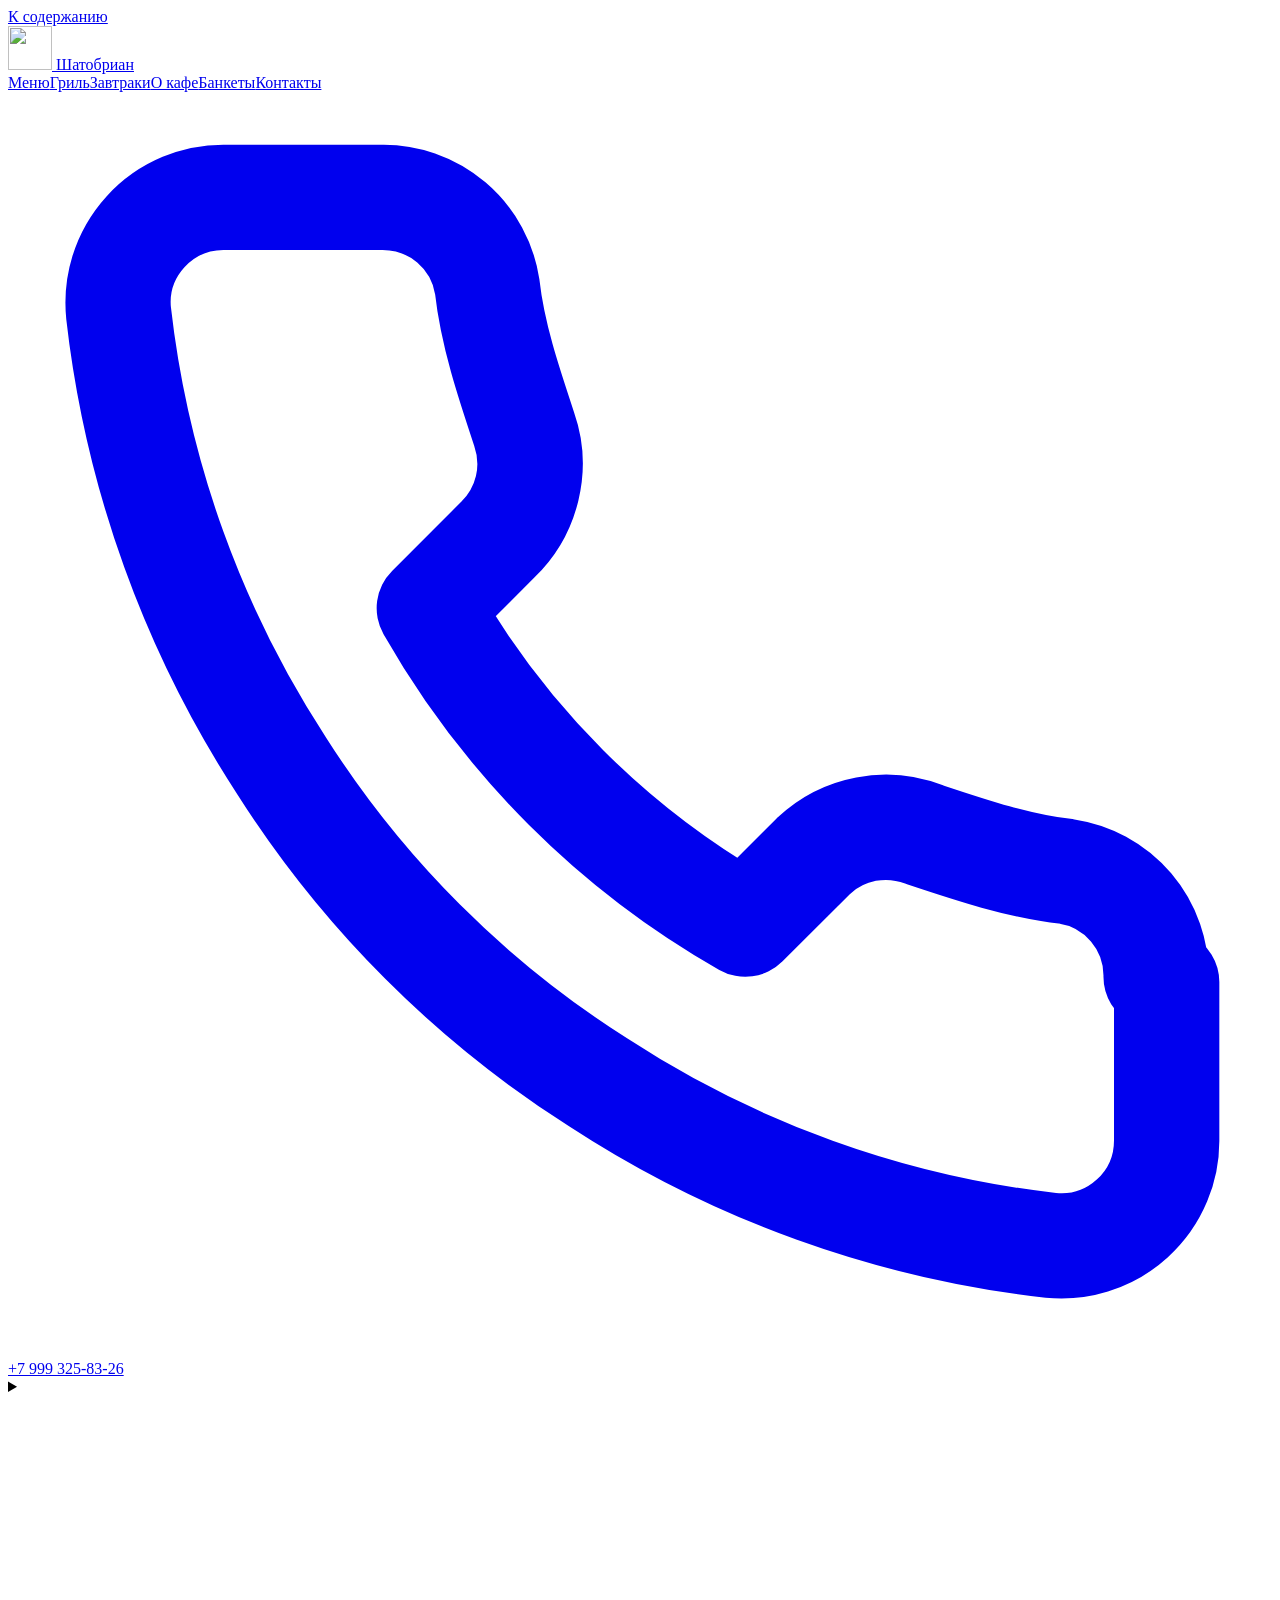
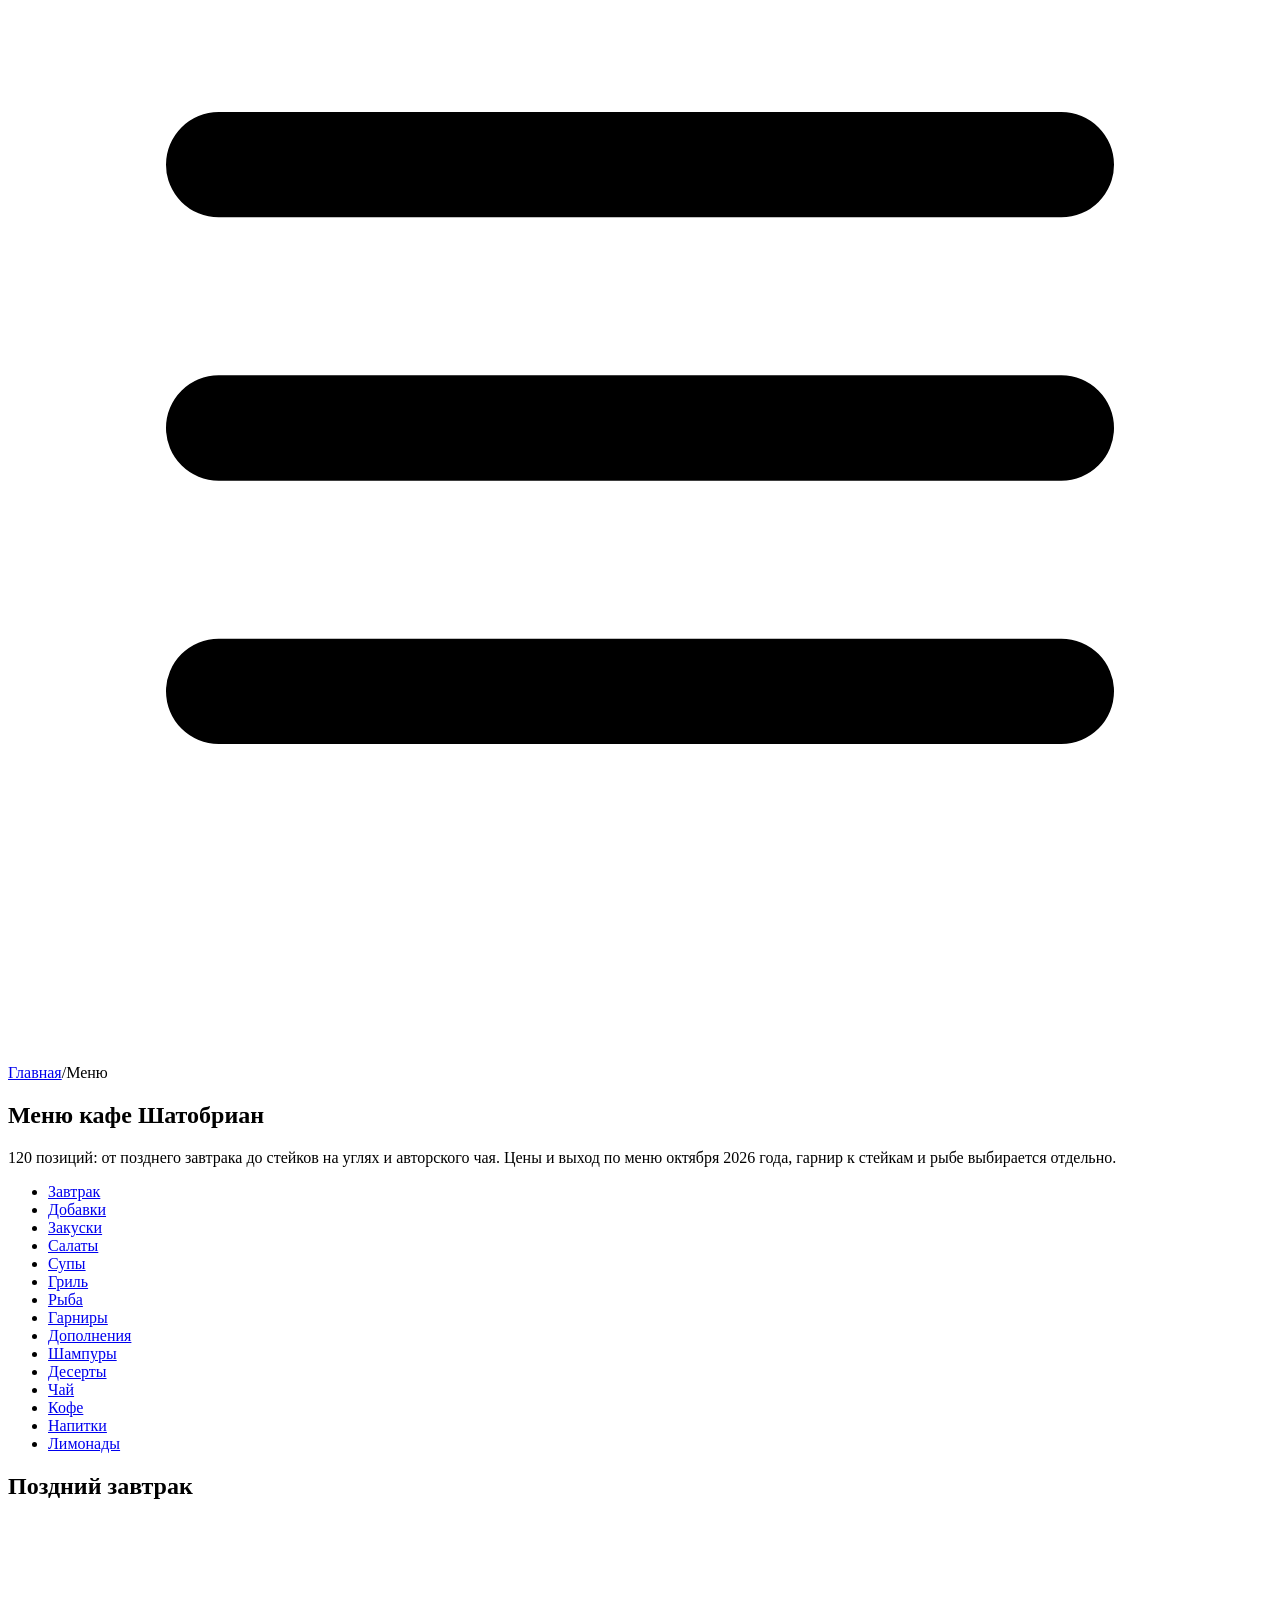
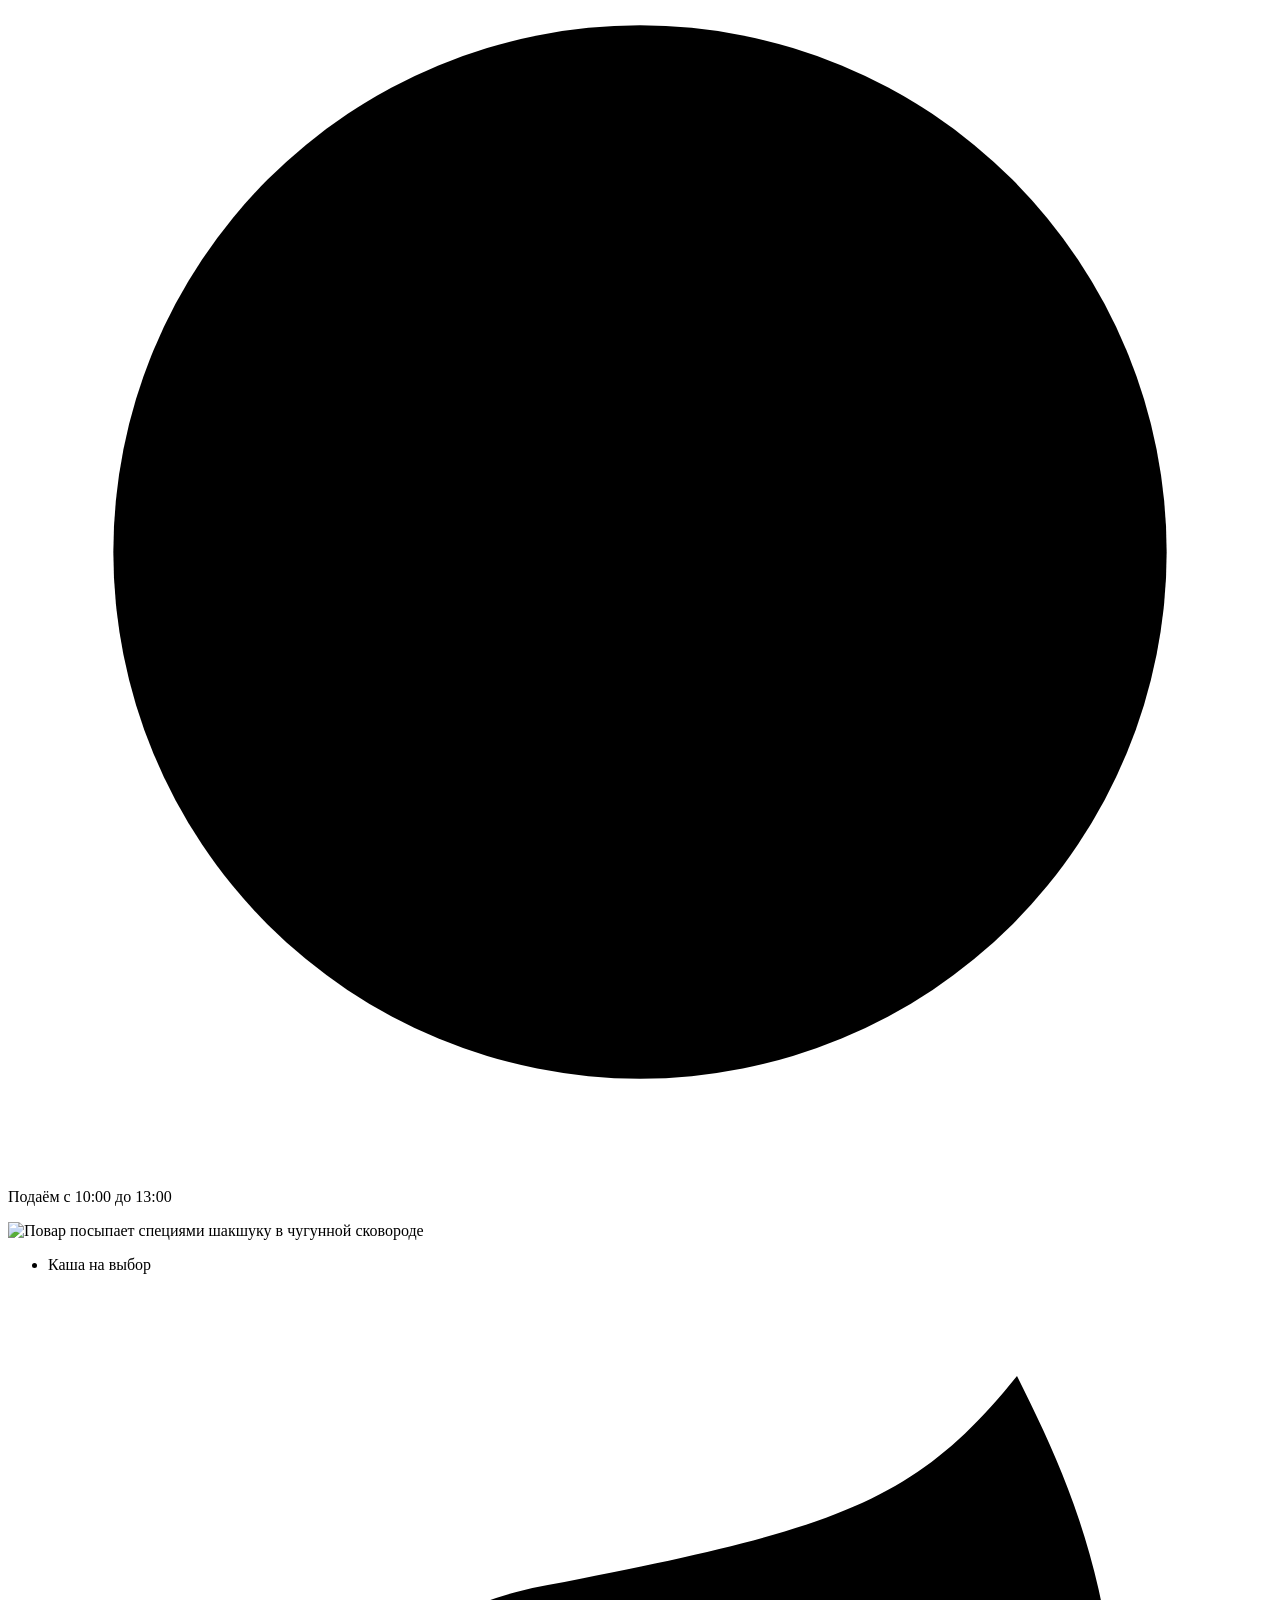
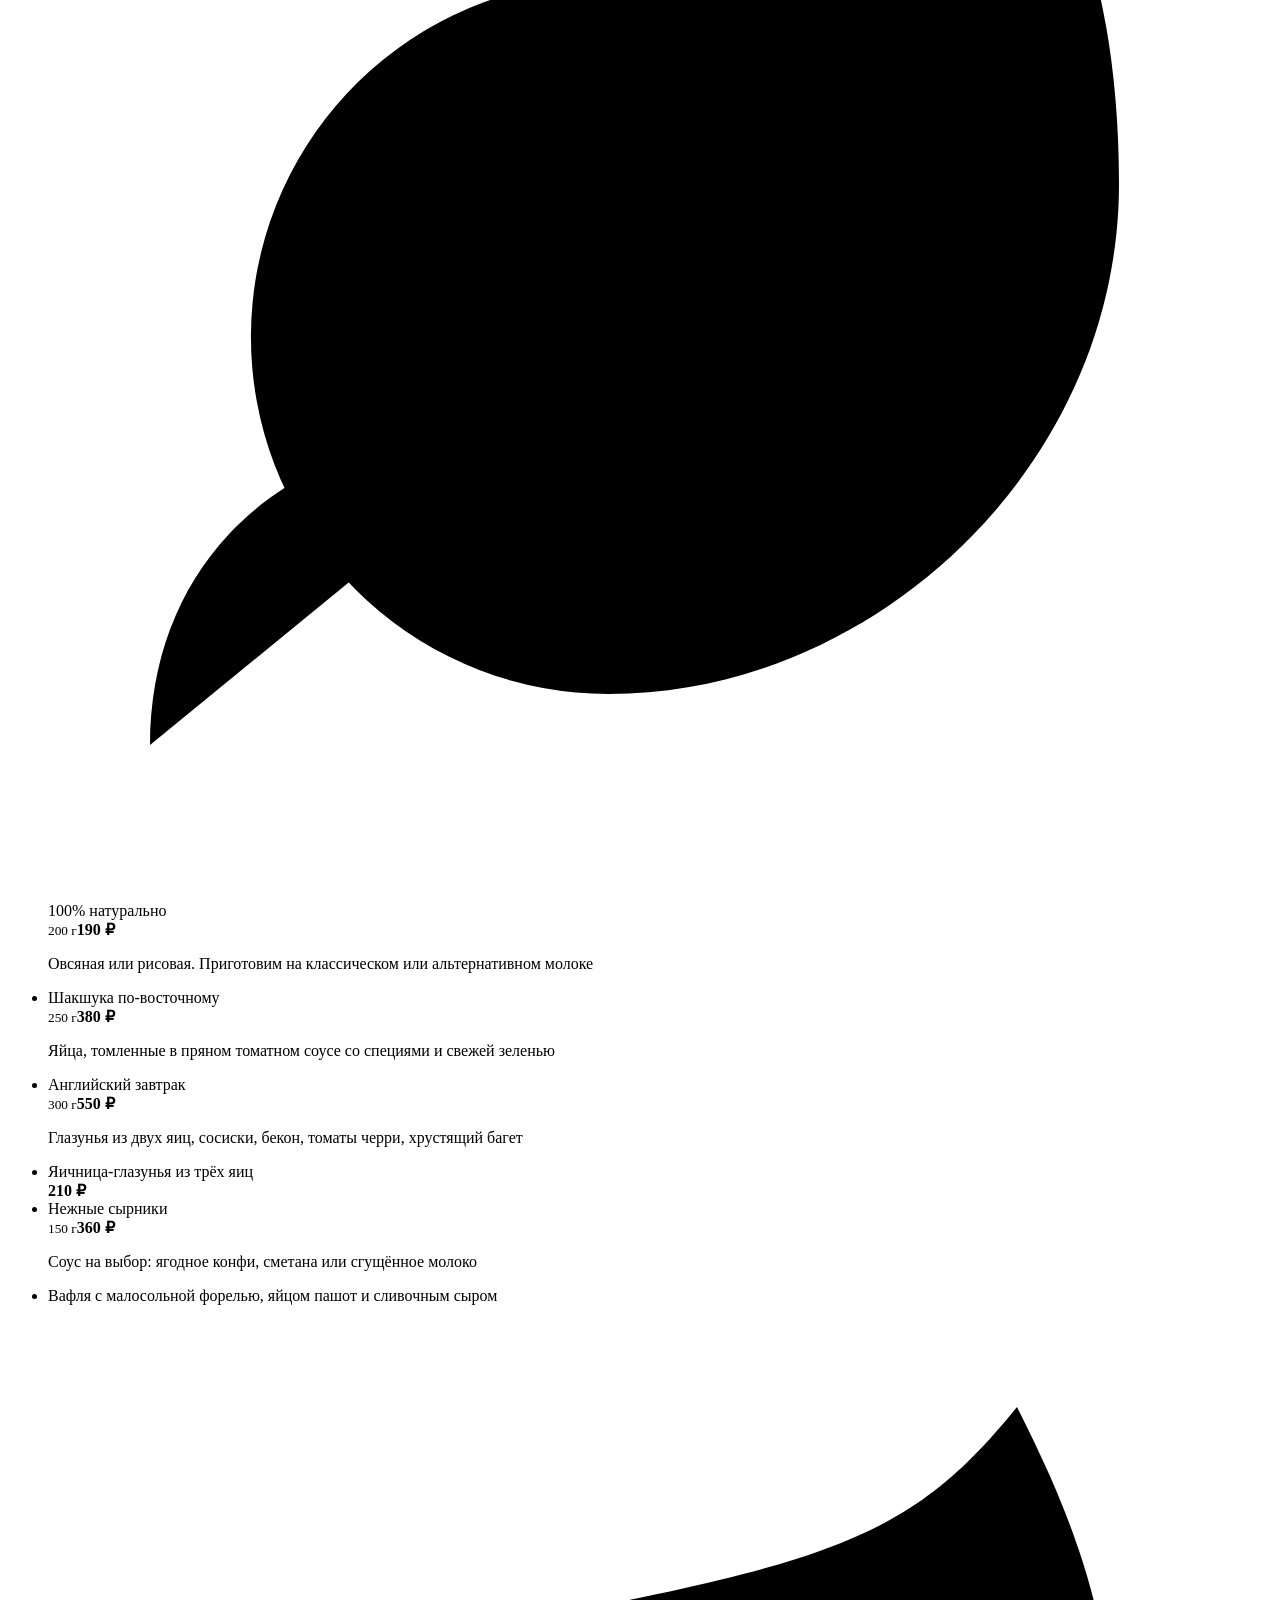
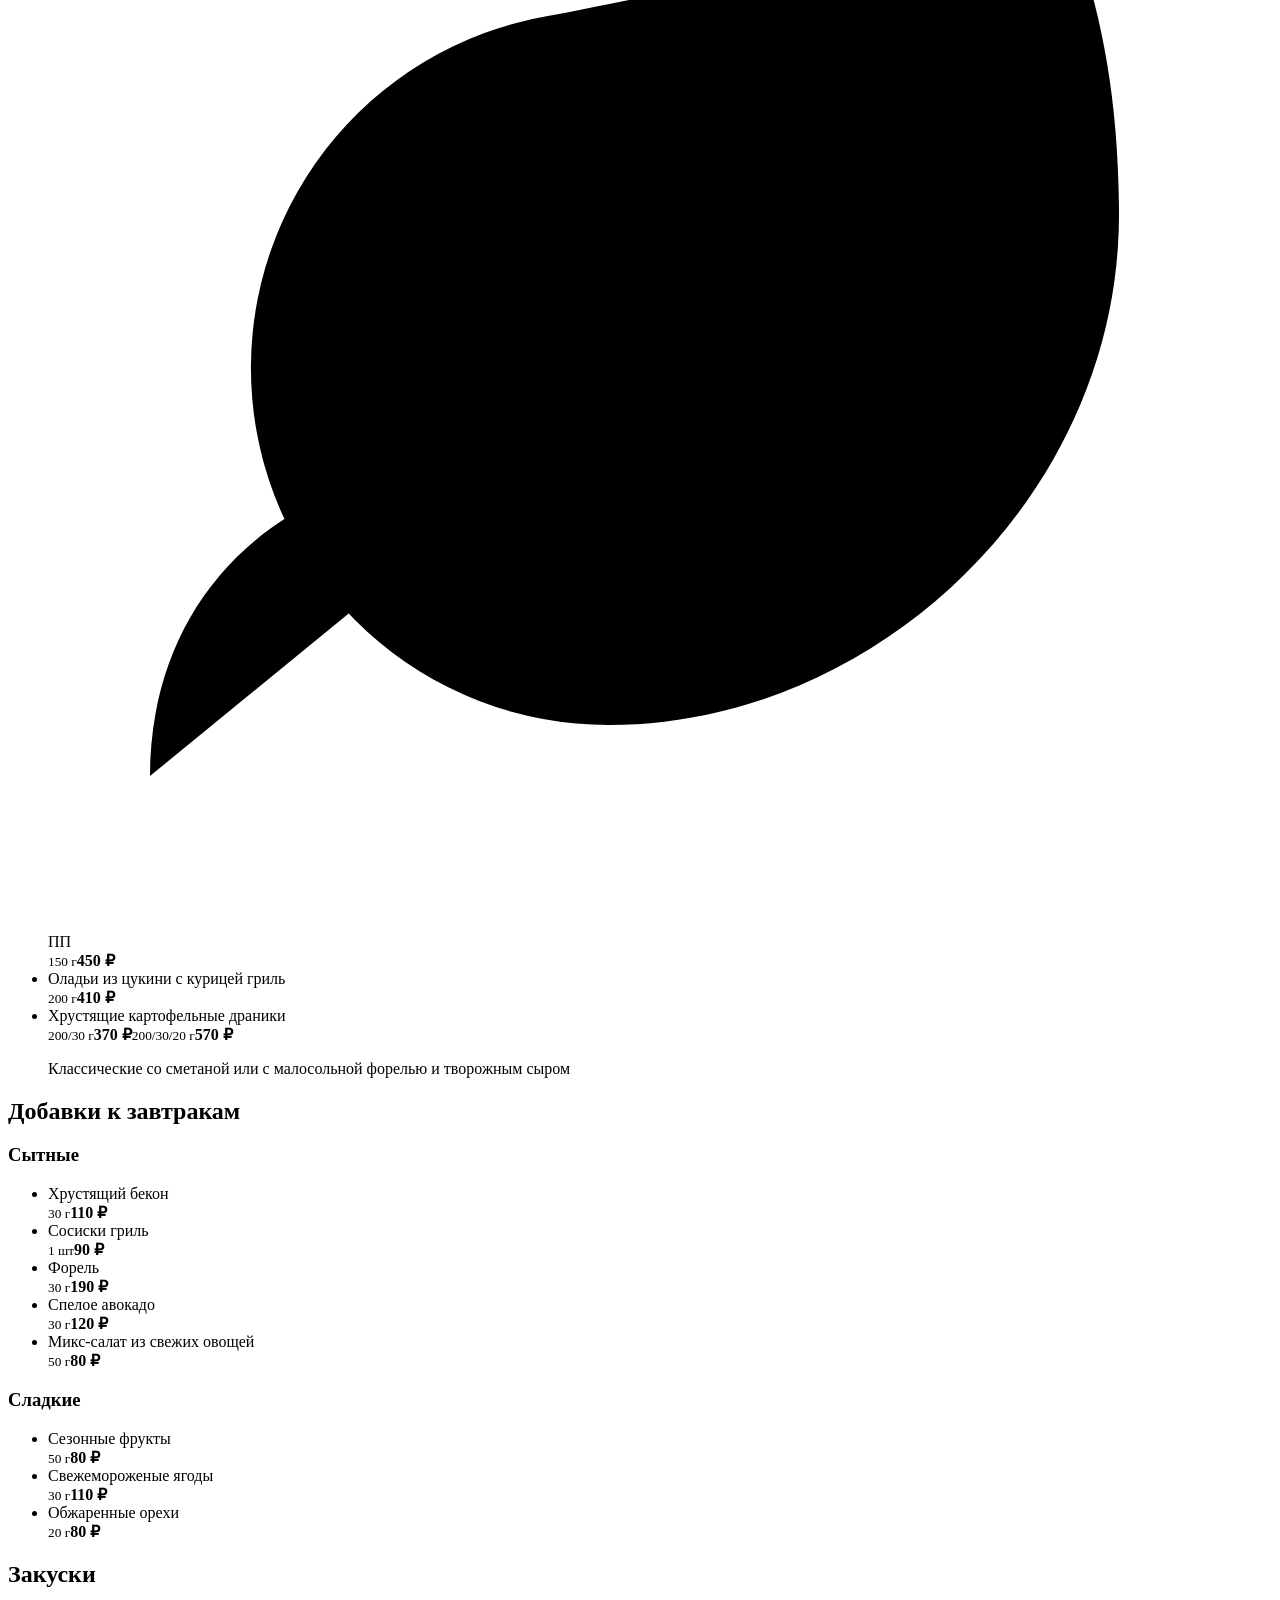
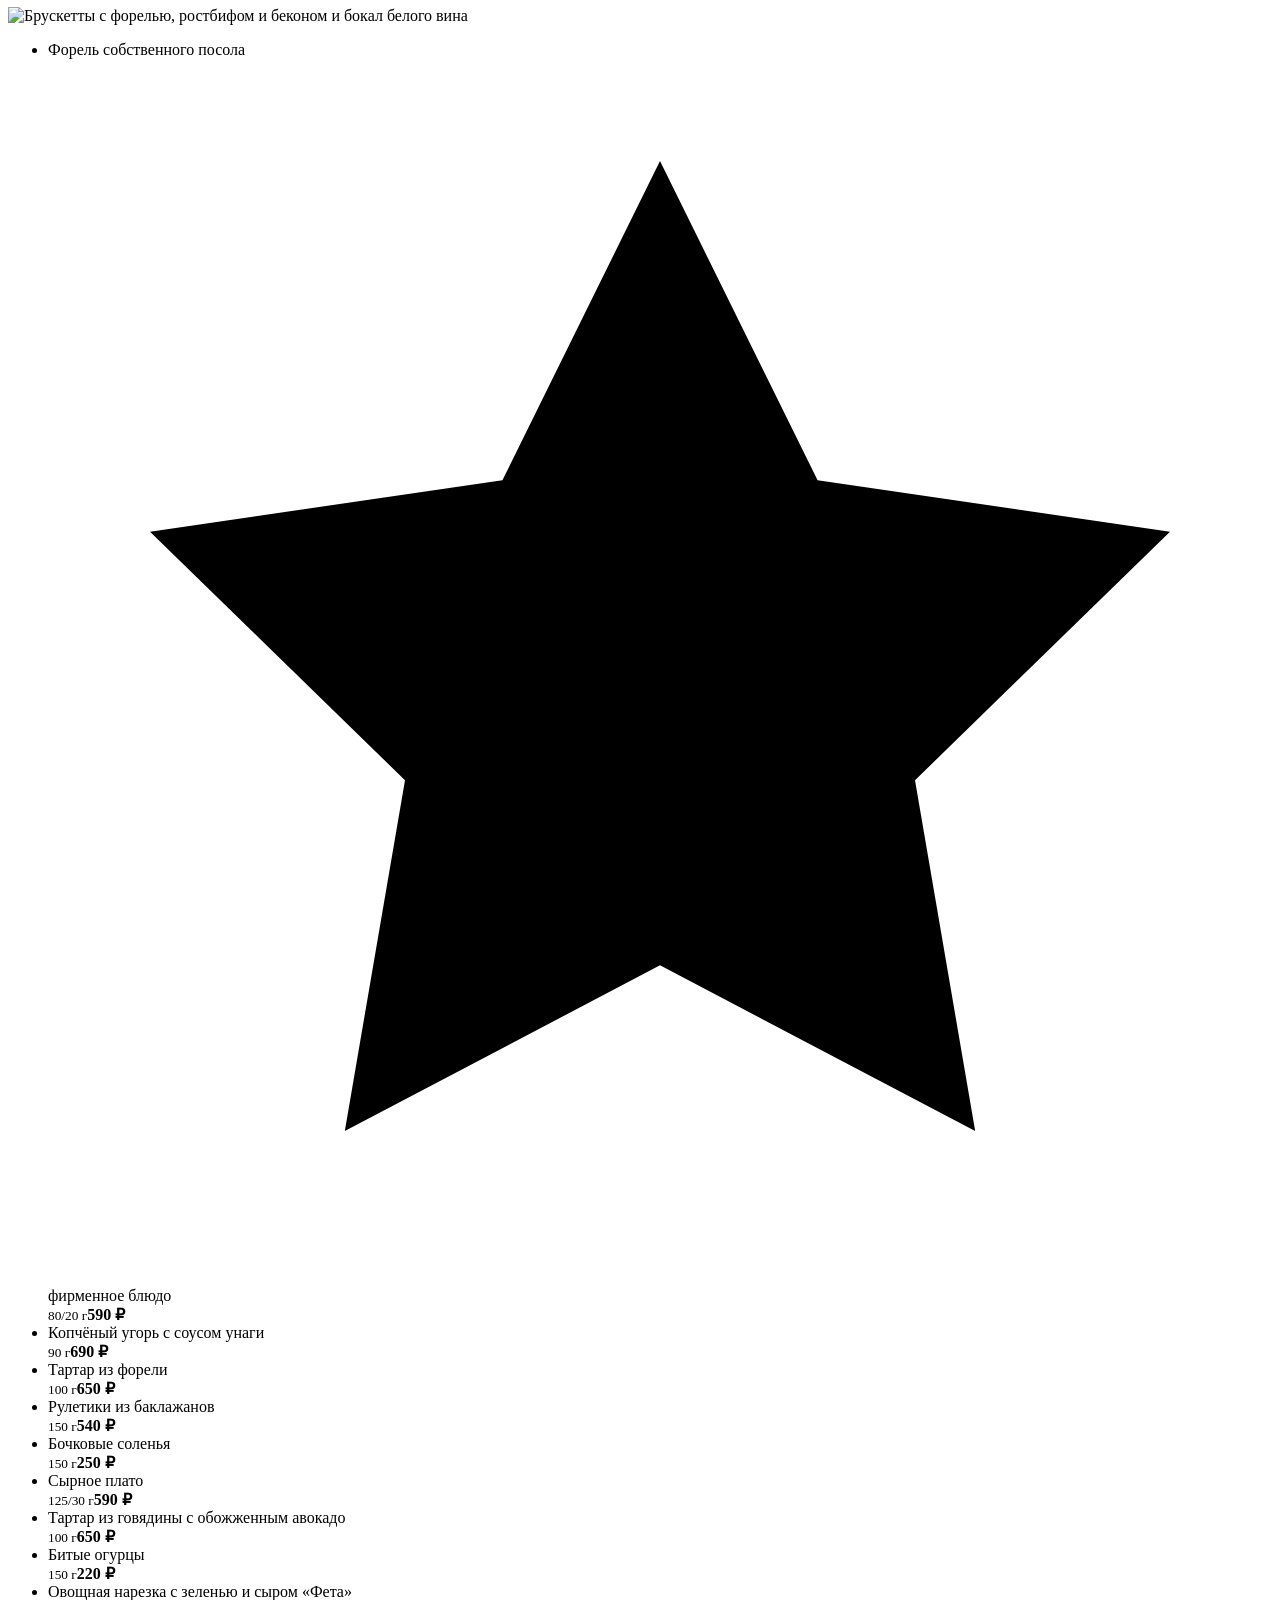
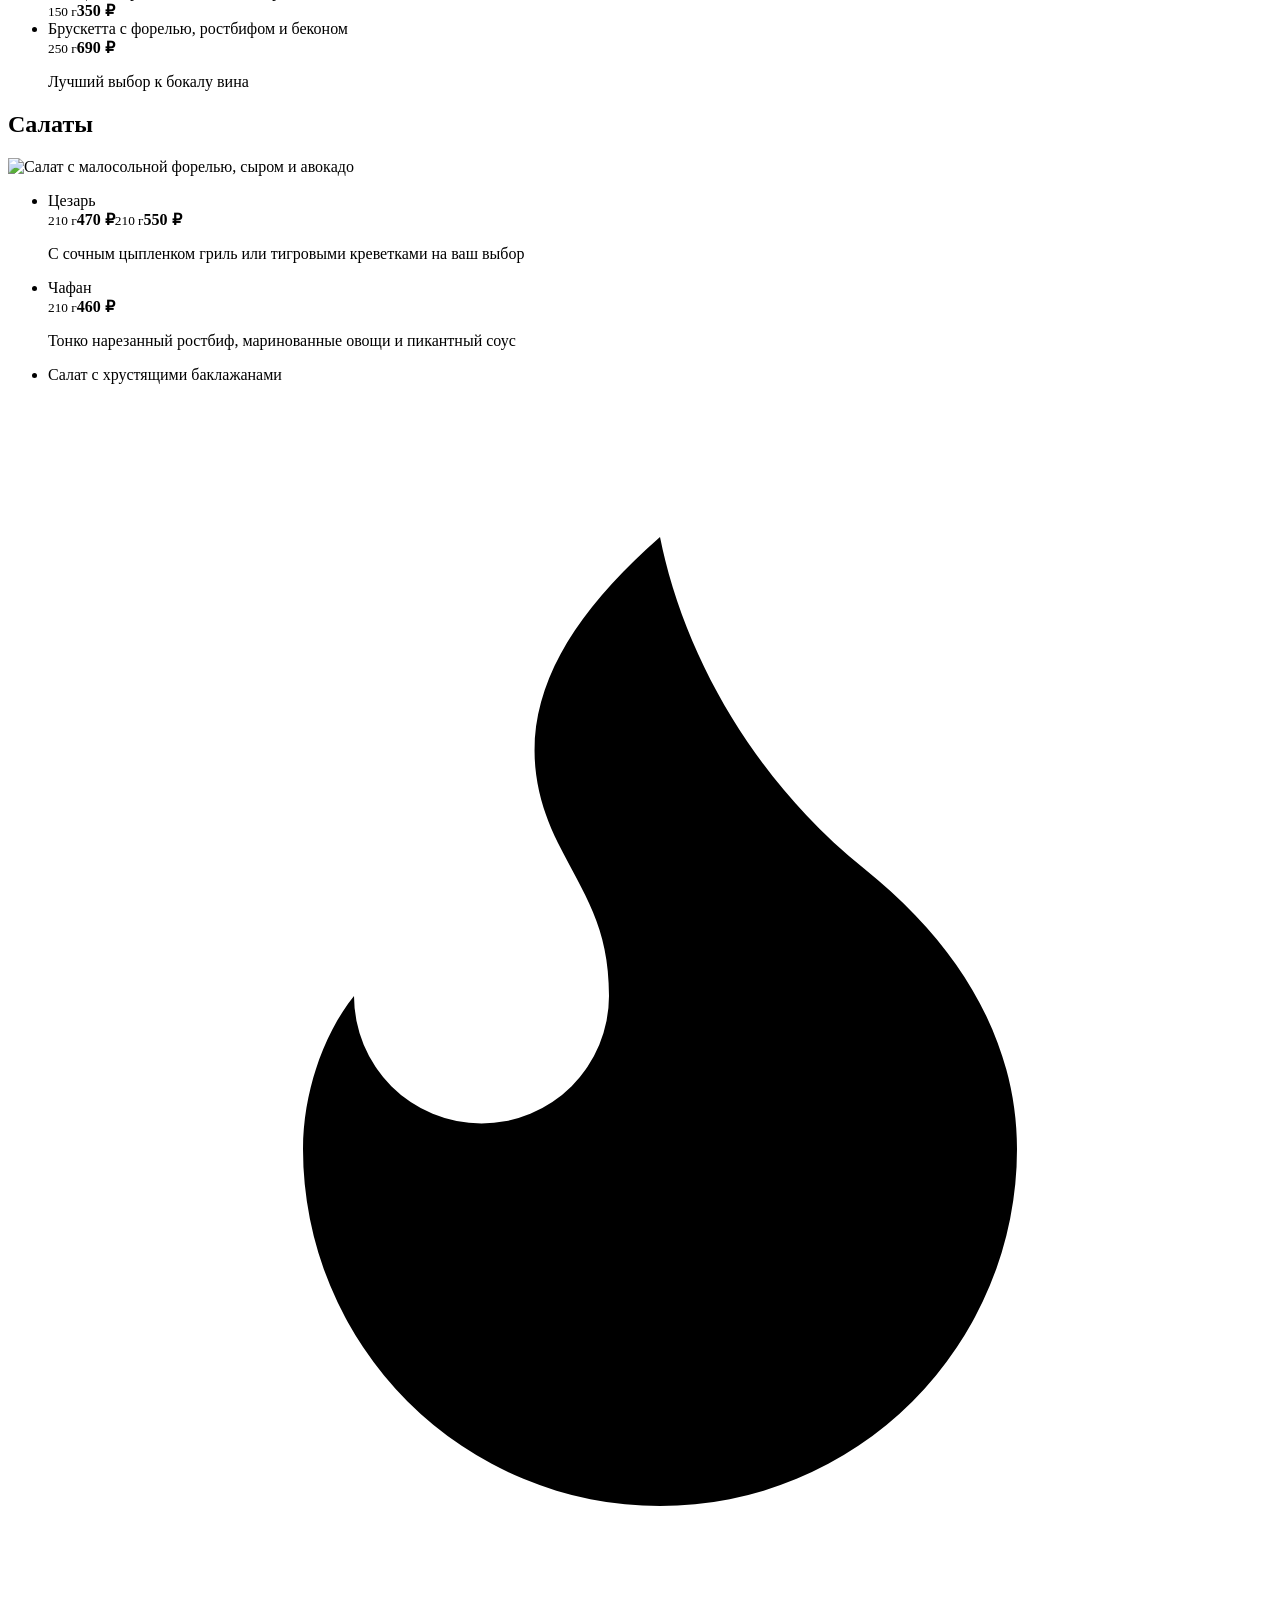
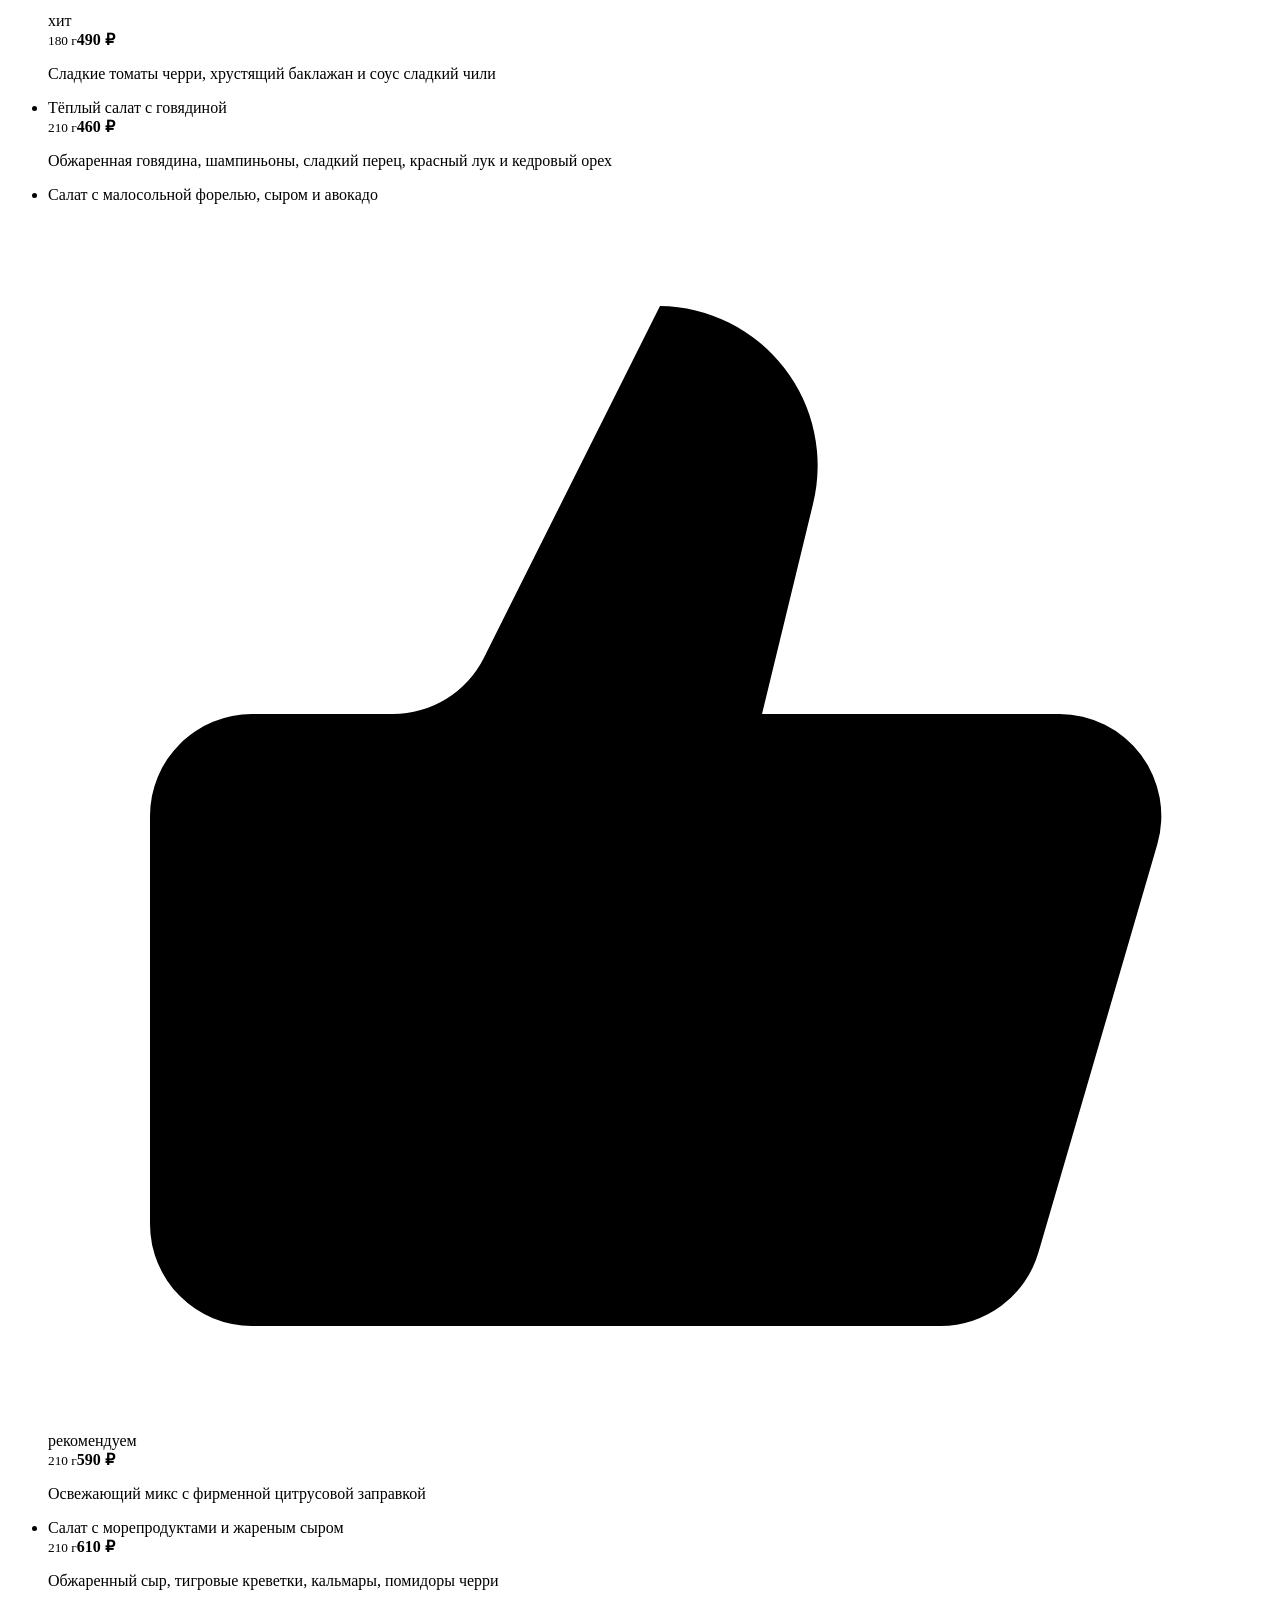
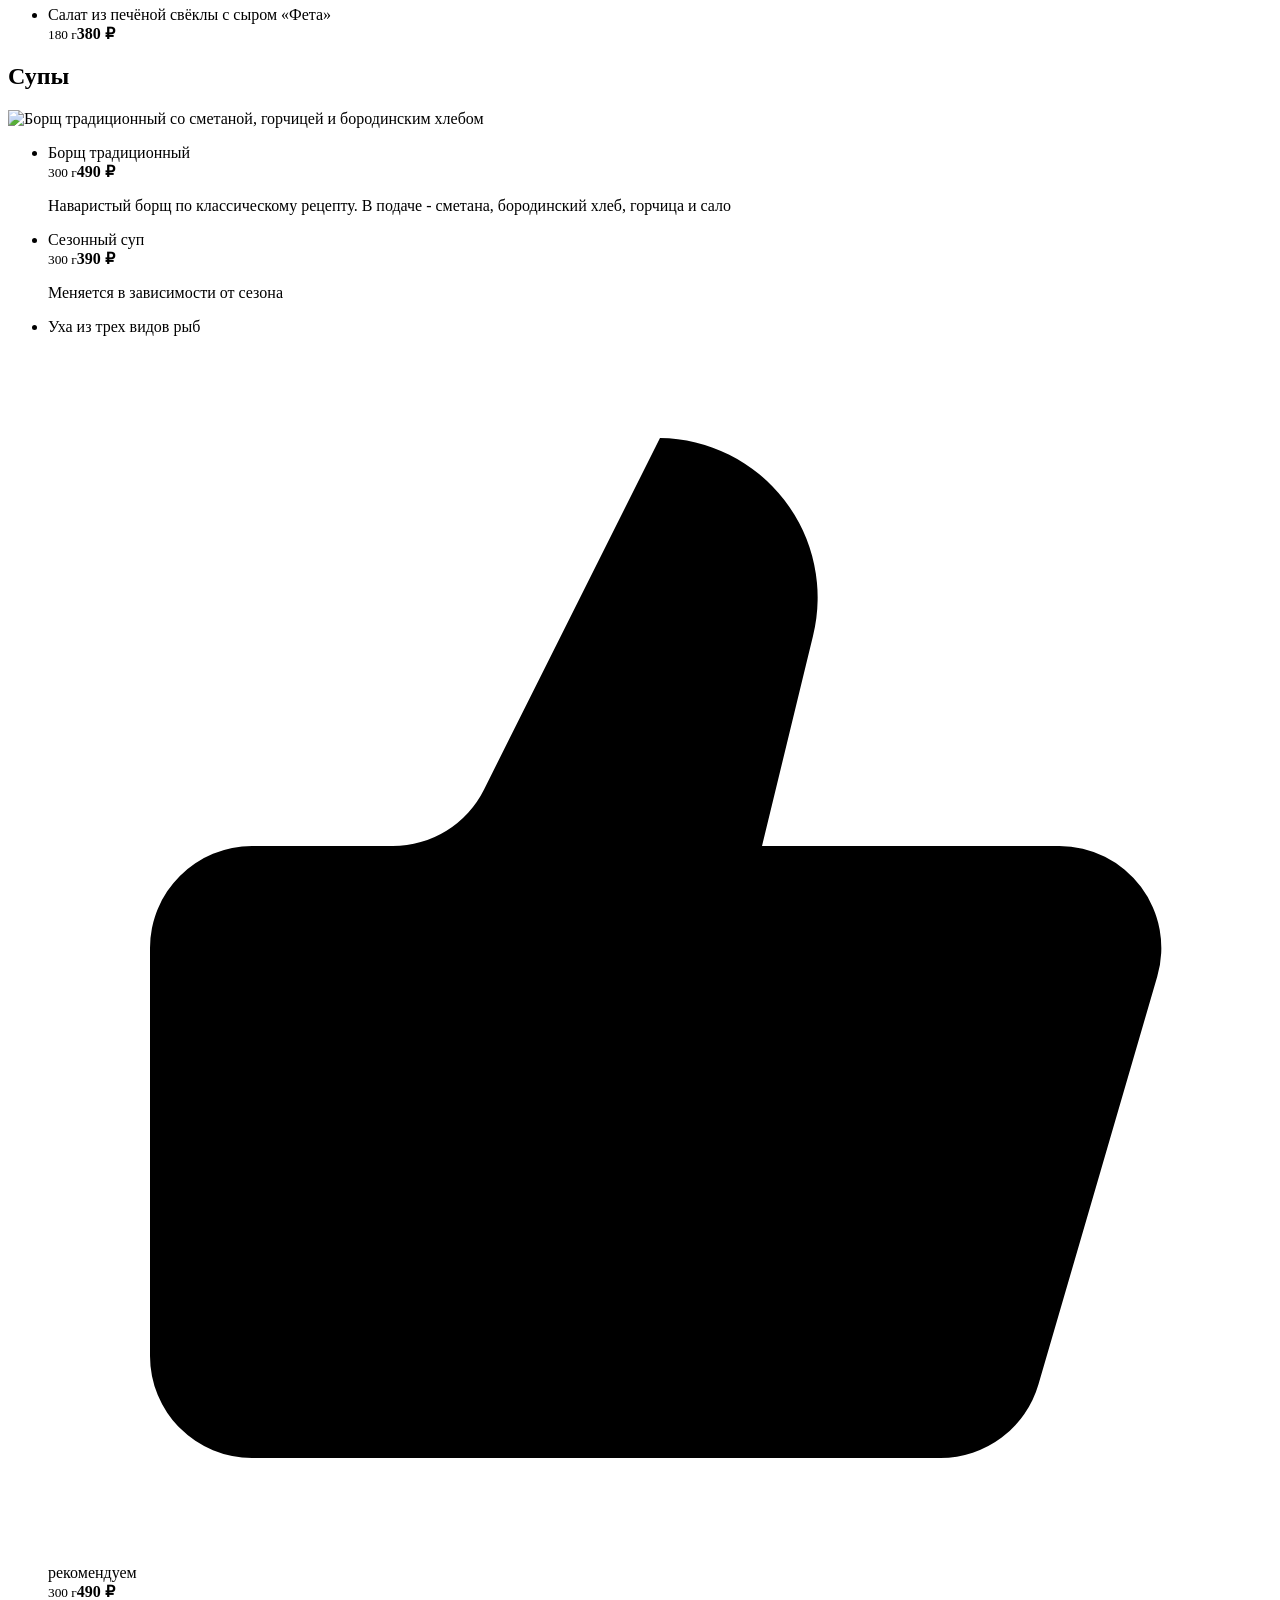
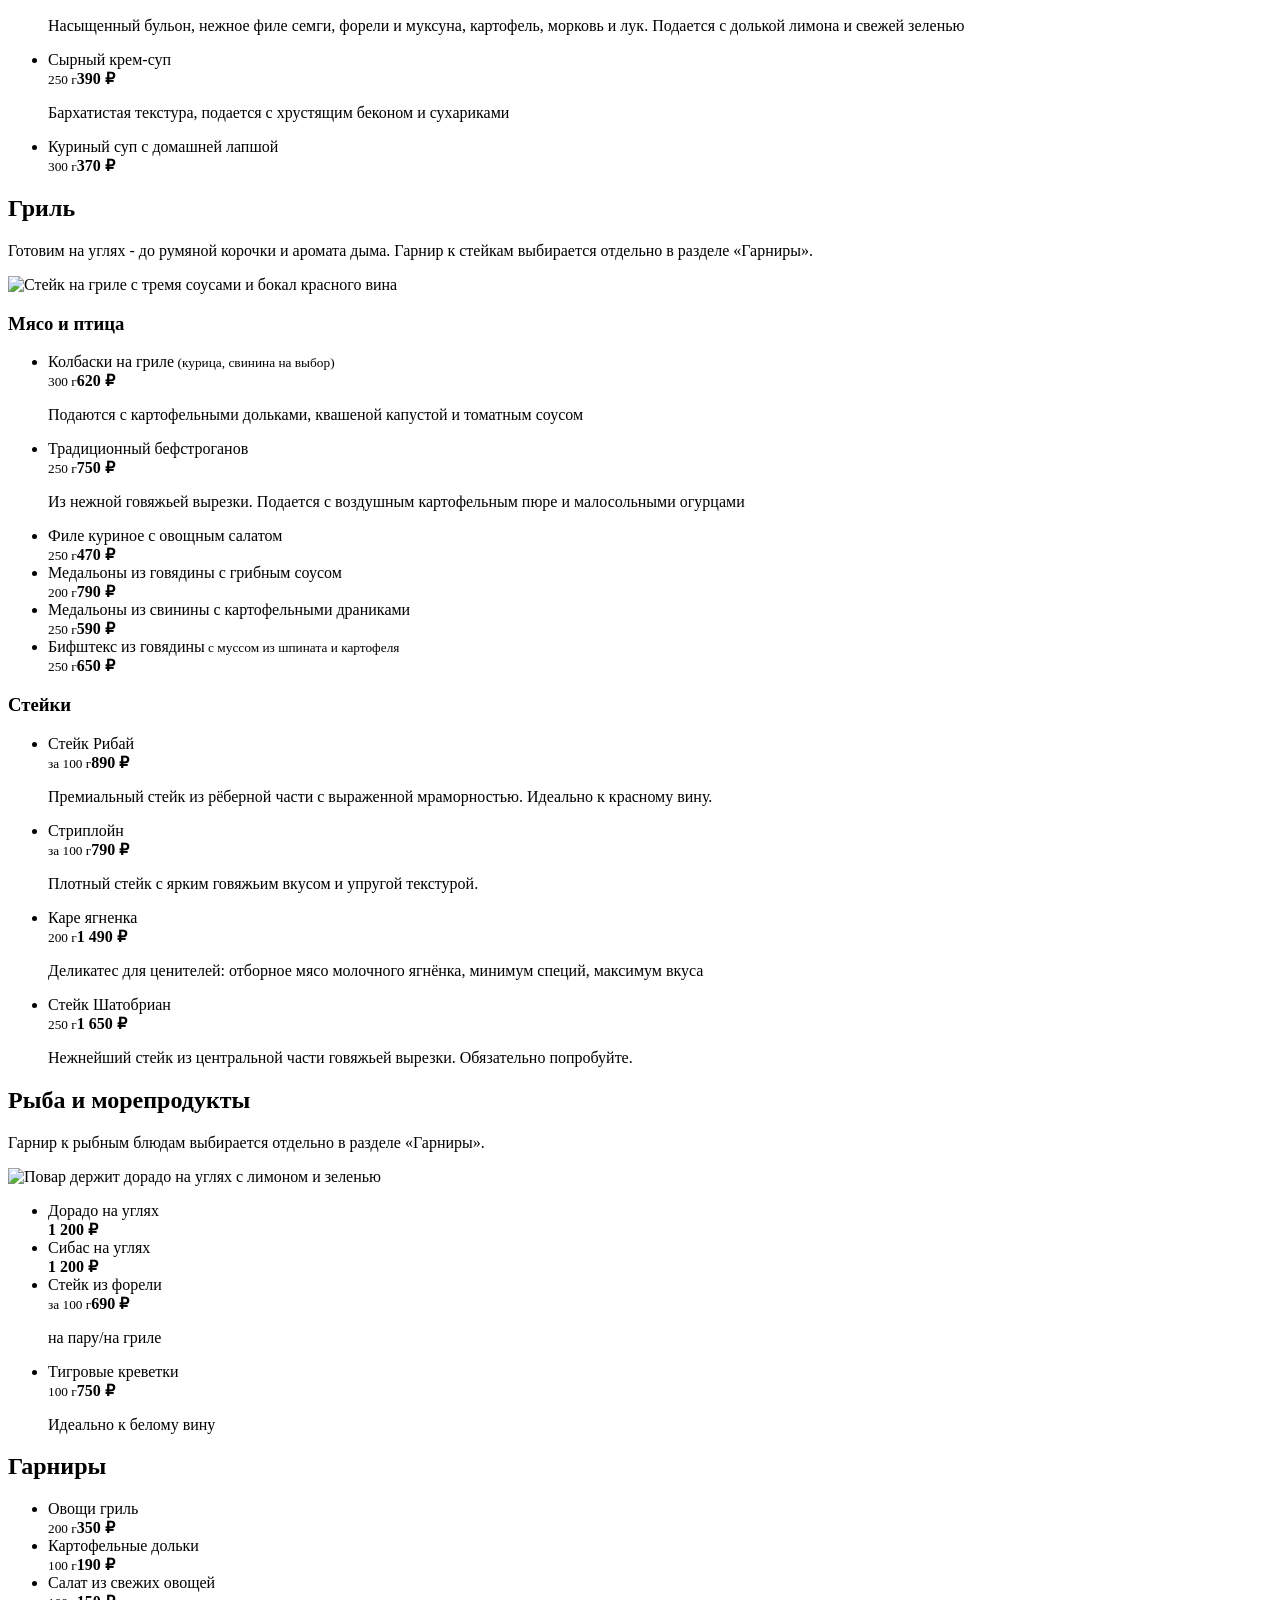
==== menu/index.html @ 99c5f466 "Сайт кафе Шатобриан (Абакан): предпросмотр на GitHub Pages Co-Authored-By: Claude Opus 5.5 <noreply@" ====
<!DOCTYPE html><html lang="ru"> <head><meta name="robots" content="noindex, nofollow"><meta charset="utf-8"><meta name="viewport" content="width=device-width, initial-scale=1"><title>Меню кафе «Шатобриан» в Абакане с ценами</title><meta name="description" content="Меню «Шатобриана» с ценами и выходом: завтраки от 190 ₽, салаты, супы, стейки и гриль на углях, шашлык, десерты, авторский чай и кофе. 120 позиций."><link rel="canonical" href="https://shatobrian-abakan.ru/menu/"><meta name="theme-color" content="#1e0a0c"><link rel="icon" href="/shatobrian/favicon.png" type="image/png"><link rel="apple-touch-icon" href="/shatobrian/apple-touch-icon.png"><meta property="og:type" content="website"><meta property="og:locale" content="ru_RU"><meta property="og:site_name" content="Кафе «Шатобриан»"><meta property="og:title" content="Меню кафе «Шатобриан» в Абакане с ценами"><meta property="og:description" content="Меню «Шатобриана» с ценами и выходом: завтраки от 190 ₽, салаты, супы, стейки и гриль на углях, шашлык, десерты, авторский чай и кофе. 120 позиций."><meta property="og:url" content="https://shatobrian-abakan.ru/menu/"><meta property="og:image" content="https://shatobrian-abakan.ru/img/og.jpg"><meta property="og:image:width" content="1200"><meta property="og:image:height" content="630"><script type="application/ld+json">{"@context":"https://schema.org","@type":"Restaurant","@id":"https://shatobrian-abakan.ru/#restaurant","name":"Кафе «Шатобриан»","alternateName":"Шатобриан","slogan":"Место, где пламя встречает вкус","url":"https://shatobrian-abakan.ru/","logo":"https://shatobrian-abakan.ru/img/logo-320.webp","image":["https://shatobrian-abakan.ru/img/og.jpg","https://shatobrian-abakan.ru/img/steak-1440.webp","https://shatobrian-abakan.ru/img/hall-907.webp"],"telephone":"+7 999 325-83-26","email":"ms.shatobrian@mail.ru","address":{"@type":"PostalAddress","streetAddress":"ул. Чертыгашева, 112, 1 этаж, помещение 76","addressLocality":"Абакан","addressRegion":"Республика Хакасия","postalCode":"655017","addressCountry":"RU"},"geo":{"@type":"GeoCoordinates","latitude":53.724842,"longitude":91.441329},"openingHoursSpecification":[{"@type":"OpeningHoursSpecification","dayOfWeek":["Monday","Tuesday","Wednesday","Thursday","Friday","Saturday","Sunday"],"opens":"10:00","closes":"23:00"}],"servesCuisine":["Русская кухня","Европейская кухня","Гриль"],"priceRange":"Средний чек 1000 ₽","currenciesAccepted":"RUB","paymentAccepted":"Картой, наличными, по QR-коду и СБП","acceptsReservations":true,"hasMenu":"https://shatobrian-abakan.ru/menu/","sameAs":["https://2gis.ru/abakan/firm/70000001113504880","https://yandex.ru/maps/org/shatobrian/190250804180/","https://vk.com/club237452225"]}</script><script type="application/ld+json">{"@context":"https://schema.org","@type":"BreadcrumbList","itemListElement":[{"@type":"ListItem","position":1,"name":"Главная","item":"https://shatobrian-abakan.ru/"},{"@type":"ListItem","position":2,"name":"Меню","item":"https://shatobrian-abakan.ru/menu/"}]}</script><script type="application/ld+json">{"@context":"https://schema.org","@type":"Menu","name":"Меню кафе «Шатобриан»","url":"https://shatobrian-abakan.ru/menu/","inLanguage":"ru","hasMenuSection":[{"@type":"MenuSection","name":"Поздний завтрак","hasMenuItem":[{"@type":"MenuItem","name":"Каша на выбор","description":"Овсяная или рисовая. Приготовим на классическом или альтернативном молоке","offers":{"@type":"Offer","price":190,"priceCurrency":"RUB"}},{"@type":"MenuItem","name":"Шакшука по-восточному","description":"Яйца, томленные в пряном томатном соусе со специями и свежей зеленью","offers":{"@type":"Offer","price":380,"priceCurrency":"RUB"}},{"@type":"MenuItem","name":"Английский завтрак","description":"Глазунья из двух яиц, сосиски, бекон, томаты черри, хрустящий багет","offers":{"@type":"Offer","price":550,"priceCurrency":"RUB"}},{"@type":"MenuItem","name":"Яичница-глазунья из трёх яиц","offers":{"@type":"Offer","price":210,"priceCurrency":"RUB"}},{"@type":"MenuItem","name":"Нежные сырники","description":"Соус на выбор: ягодное конфи, сметана или сгущённое молоко","offers":{"@type":"Offer","price":360,"priceCurrency":"RUB"}},{"@type":"MenuItem","name":"Вафля с малосольной форелью, яйцом пашот и сливочным сыром","offers":{"@type":"Offer","price":450,"priceCurrency":"RUB"}},{"@type":"MenuItem","name":"Оладьи из цукини с курицей гриль","offers":{"@type":"Offer","price":410,"priceCurrency":"RUB"}},{"@type":"MenuItem","name":"Хрустящие картофельные драники","description":"Классические со сметаной или с малосольной форелью и творожным сыром","offers":{"@type":"Offer","price":370,"priceCurrency":"RUB"}}]},{"@type":"MenuSection","name":"Добавки к завтракам","hasMenuItem":[{"@type":"MenuItem","name":"Хрустящий бекон","offers":{"@type":"Offer","price":110,"priceCurrency":"RUB"}},{"@type":"MenuItem","name":"Сосиски гриль","offers":{"@type":"Offer","price":90,"priceCurrency":"RUB"}},{"@type":"MenuItem","name":"Форель","offers":{"@type":"Offer","price":190,"priceCurrency":"RUB"}},{"@type":"MenuItem","name":"Спелое авокадо","offers":{"@type":"Offer","price":120,"priceCurrency":"RUB"}},{"@type":"MenuItem","name":"Микс-салат из свежих овощей","offers":{"@type":"Offer","price":80,"priceCurrency":"RUB"}},{"@type":"MenuItem","name":"Сезонные фрукты","offers":{"@type":"Offer","price":80,"priceCurrency":"RUB"}},{"@type":"MenuItem","name":"Свежемороженые ягоды","offers":{"@type":"Offer","price":110,"priceCurrency":"RUB"}},{"@type":"MenuItem","name":"Обжаренные орехи","offers":{"@type":"Offer","price":80,"priceCurrency":"RUB"}}]},{"@type":"MenuSection","name":"Закуски","hasMenuItem":[{"@type":"MenuItem","name":"Форель собственного посола","offers":{"@type":"Offer","price":590,"priceCurrency":"RUB"}},{"@type":"MenuItem","name":"Копчёный угорь с соусом унаги","offers":{"@type":"Offer","price":690,"priceCurrency":"RUB"}},{"@type":"MenuItem","name":"Тартар из форели","offers":{"@type":"Offer","price":650,"priceCurrency":"RUB"}},{"@type":"MenuItem","name":"Рулетики из баклажанов","offers":{"@type":"Offer","price":540,"priceCurrency":"RUB"}},{"@type":"MenuItem","name":"Бочковые соленья","offers":{"@type":"Offer","price":250,"priceCurrency":"RUB"}},{"@type":"MenuItem","name":"Сырное плато","offers":{"@type":"Offer","price":590,"priceCurrency":"RUB"}},{"@type":"MenuItem","name":"Тартар из говядины с обожженным авокадо","offers":{"@type":"Offer","price":650,"priceCurrency":"RUB"}},{"@type":"MenuItem","name":"Битые огурцы","offers":{"@type":"Offer","price":220,"priceCurrency":"RUB"}},{"@type":"MenuItem","name":"Овощная нарезка с зеленью и сыром «Фета»","offers":{"@type":"Offer","price":350,"priceCurrency":"RUB"}},{"@type":"MenuItem","name":"Брускетта с форелью, ростбифом и беконом","description":"Лучший выбор к бокалу вина","offers":{"@type":"Offer","price":690,"priceCurrency":"RUB"}}]},{"@type":"MenuSection","name":"Салаты","hasMenuItem":[{"@type":"MenuItem","name":"Цезарь","description":"С сочным цыпленком гриль или тигровыми креветками на ваш выбор","offers":{"@type":"Offer","price":470,"priceCurrency":"RUB"}},{"@type":"MenuItem","name":"Чафан","description":"Тонко нарезанный ростбиф, маринованные овощи и пикантный соус","offers":{"@type":"Offer","price":460,"priceCurrency":"RUB"}},{"@type":"MenuItem","name":"Салат с хрустящими баклажанами","description":"Сладкие томаты черри, хрустящий баклажан и соус сладкий чили","offers":{"@type":"Offer","price":490,"priceCurrency":"RUB"}},{"@type":"MenuItem","name":"Тёплый салат с говядиной","description":"Обжаренная говядина, шампиньоны, сладкий перец, красный лук и кедровый орех","offers":{"@type":"Offer","price":460,"priceCurrency":"RUB"}},{"@type":"MenuItem","name":"Салат с малосольной форелью, сыром и авокадо","description":"Освежающий микс с фирменной цитрусовой заправкой","offers":{"@type":"Offer","price":590,"priceCurrency":"RUB"}},{"@type":"MenuItem","name":"Салат с морепродуктами и жареным сыром","description":"Обжаренный сыр, тигровые креветки, кальмары, помидоры черри","offers":{"@type":"Offer","price":610,"priceCurrency":"RUB"}},{"@type":"MenuItem","name":"Салат из печёной свёклы с сыром «Фета»","offers":{"@type":"Offer","price":380,"priceCurrency":"RUB"}}]},{"@type":"MenuSection","name":"Супы","hasMenuItem":[{"@type":"MenuItem","name":"Борщ традиционный","description":"Наваристый борщ по классическому рецепту. В подаче - сметана, бородинский хлеб, горчица и сало","offers":{"@type":"Offer","price":490,"priceCurrency":"RUB"}},{"@type":"MenuItem","name":"Сезонный суп","description":"Меняется в зависимости от сезона","offers":{"@type":"Offer","price":390,"priceCurrency":"RUB"}},{"@type":"MenuItem","name":"Уха из трех видов рыб","description":"Насыщенный бульон, нежное филе семги, форели и муксуна, картофель, морковь и лук. Подается с долькой лимона и свежей зеленью","offers":{"@type":"Offer","price":490,"priceCurrency":"RUB"}},{"@type":"MenuItem","name":"Сырный крем-суп","description":"Бархатистая текстура, подается с хрустящим беконом и сухариками","offers":{"@type":"Offer","price":390,"priceCurrency":"RUB"}},{"@type":"MenuItem","name":"Куриный суп с домашней лапшой","offers":{"@type":"Offer","price":370,"priceCurrency":"RUB"}}]},{"@type":"MenuSection","name":"Гриль","hasMenuItem":[{"@type":"MenuItem","name":"Колбаски на гриле","description":"Подаются с картофельными дольками, квашеной капустой и томатным соусом","offers":{"@type":"Offer","price":620,"priceCurrency":"RUB"}},{"@type":"MenuItem","name":"Традиционный бефстроганов","description":"Из нежной говяжьей вырезки. Подается с воздушным картофельным пюре и малосольными огурцами","offers":{"@type":"Offer","price":750,"priceCurrency":"RUB"}},{"@type":"MenuItem","name":"Филе куриное с овощным салатом","offers":{"@type":"Offer","price":470,"priceCurrency":"RUB"}},{"@type":"MenuItem","name":"Медальоны из говядины с грибным соусом","offers":{"@type":"Offer","price":790,"priceCurrency":"RUB"}},{"@type":"MenuItem","name":"Медальоны из свинины с картофельными драниками","offers":{"@type":"Offer","price":590,"priceCurrency":"RUB"}},{"@type":"MenuItem","name":"Бифштекс из говядины","offers":{"@type":"Offer","price":650,"priceCurrency":"RUB"}},{"@type":"MenuItem","name":"Стейк Рибай","description":"Премиальный стейк из рёберной части с выраженной мраморностью. Идеально к красному вину.","offers":{"@type":"Offer","price":890,"priceCurrency":"RUB"}},{"@type":"MenuItem","name":"Стриплойн","description":"Плотный стейк с ярким говяжьим вкусом и упругой текстурой.","offers":{"@type":"Offer","price":790,"priceCurrency":"RUB"}},{"@type":"MenuItem","name":"Каре ягненка","description":"Деликатес для ценителей: отборное мясо молочного ягнёнка, минимум специй, максимум вкуса","offers":{"@type":"Offer","price":1490,"priceCurrency":"RUB"}},{"@type":"MenuItem","name":"Стейк Шатобриан","description":"Нежнейший стейк из центральной части говяжьей вырезки. Обязательно попробуйте.","offers":{"@type":"Offer","price":1650,"priceCurrency":"RUB"}}]},{"@type":"MenuSection","name":"Рыба и морепродукты","hasMenuItem":[{"@type":"MenuItem","name":"Дорадо на углях","offers":{"@type":"Offer","price":1200,"priceCurrency":"RUB"}},{"@type":"MenuItem","name":"Сибас на углях","offers":{"@type":"Offer","price":1200,"priceCurrency":"RUB"}},{"@type":"MenuItem","name":"Стейк из форели","description":"на пару/на гриле","offers":{"@type":"Offer","price":690,"priceCurrency":"RUB"}},{"@type":"MenuItem","name":"Тигровые креветки","description":"Идеально к белому вину","offers":{"@type":"Offer","price":750,"priceCurrency":"RUB"}}]},{"@type":"MenuSection","name":"Гарниры","hasMenuItem":[{"@type":"MenuItem","name":"Овощи гриль","offers":{"@type":"Offer","price":350,"priceCurrency":"RUB"}},{"@type":"MenuItem","name":"Картофельные дольки","offers":{"@type":"Offer","price":190,"priceCurrency":"RUB"}},{"@type":"MenuItem","name":"Салат из свежих овощей","offers":{"@type":"Offer","price":150,"priceCurrency":"RUB"}},{"@type":"MenuItem","name":"Шампиньоны гриль","offers":{"@type":"Offer","price":220,"priceCurrency":"RUB"}},{"@type":"MenuItem","name":"Картофель фри","offers":{"@type":"Offer","price":250,"priceCurrency":"RUB"}},{"@type":"MenuItem","name":"Квашеная капуста","offers":{"@type":"Offer","price":120,"priceCurrency":"RUB"}}]},{"@type":"MenuSection","name":"Дополнения","hasMenuItem":[{"@type":"MenuItem","name":"Тонкий лаваш","offers":{"@type":"Offer","price":90,"priceCurrency":"RUB"}},{"@type":"MenuItem","name":"Демиглас","offers":{"@type":"Offer","price":90,"priceCurrency":"RUB"}},{"@type":"MenuItem","name":"Аджика","offers":{"@type":"Offer","price":80,"priceCurrency":"RUB"}},{"@type":"MenuItem","name":"Чесночный","offers":{"@type":"Offer","price":90,"priceCurrency":"RUB"}},{"@type":"MenuItem","name":"Наршараб","offers":{"@type":"Offer","price":90,"priceCurrency":"RUB"}},{"@type":"MenuItem","name":"Томатный","offers":{"@type":"Offer","price":90,"priceCurrency":"RUB"}},{"@type":"MenuItem","name":"Чимичурри","offers":{"@type":"Offer","price":120,"priceCurrency":"RUB"}}]},{"@type":"MenuSection","name":"На шампурах","hasMenuItem":[{"@type":"MenuItem","name":"Свиная шея","description":"Квашеная капуста, маринованный лук, соус томатный","offers":{"@type":"Offer","price":650,"priceCurrency":"RUB"}},{"@type":"MenuItem","name":"Люля-кебаб из говядины","description":"Маринованный лук, соус томатный","offers":{"@type":"Offer","price":490,"priceCurrency":"RUB"}},{"@type":"MenuItem","name":"Ассорти овощей","offers":{"@type":"Offer","price":350,"priceCurrency":"RUB"}},{"@type":"MenuItem","name":"Рулет из баранины с шампиньонами","offers":{"@type":"Offer","price":750,"priceCurrency":"RUB"}},{"@type":"MenuItem","name":"Куриное филе","description":"Чесночный соус","offers":{"@type":"Offer","price":490,"priceCurrency":"RUB"}},{"@type":"MenuItem","name":"Куриные крылышки","description":"Маринованный лук, соус томатный","offers":{"@type":"Offer","price":480,"priceCurrency":"RUB"}},{"@type":"MenuItem","name":"Рулет из свинины с беконом и цукини","description":"Маринованный лук, соус томатный","offers":{"@type":"Offer","price":690,"priceCurrency":"RUB"}},{"@type":"MenuItem","name":"Говяжья вырезка","description":"Маринованный лук, соус томатный","offers":{"@type":"Offer","price":990,"priceCurrency":"RUB"}},{"@type":"MenuItem","name":"Мясная тарелка Шатобриан","description":"Свиная шея х2, говяжья вырезка, люля-кебаб из говядины, куриные крылья, ассорти овощей х2","offers":{"@type":"Offer","price":4100,"priceCurrency":"RUB"}}]},{"@type":"MenuSection","name":"Сладкий финал","hasMenuItem":[{"@type":"MenuItem","name":"Штрудель яблочный","offers":{"@type":"Offer","price":420,"priceCurrency":"RUB"}},{"@type":"MenuItem","name":"Фондан шоколадный","offers":{"@type":"Offer","price":350,"priceCurrency":"RUB"}},{"@type":"MenuItem","name":"Пирог со сметанным кремом, брусникой и шариком мороженого","offers":{"@type":"Offer","price":450,"priceCurrency":"RUB"}},{"@type":"MenuItem","name":"Таёжный десерт","offers":{"@type":"Offer","price":250,"priceCurrency":"RUB"}},{"@type":"MenuItem","name":"Тирамису","offers":{"@type":"Offer","price":380,"priceCurrency":"RUB"}},{"@type":"MenuItem","name":"Чиа-пудинг с пюре манго","offers":{"@type":"Offer","price":390,"priceCurrency":"RUB"}}]},{"@type":"MenuSection","name":"Чай и горячие напитки","hasMenuItem":[{"@type":"MenuItem","name":"Ассам","offers":{"@type":"Offer","price":270,"priceCurrency":"RUB"}},{"@type":"MenuItem","name":"Чёрный с чабрецом","offers":{"@type":"Offer","price":270,"priceCurrency":"RUB"}},{"@type":"MenuItem","name":"Эрл грей","offers":{"@type":"Offer","price":270,"priceCurrency":"RUB"}},{"@type":"MenuItem","name":"Жасмин","offers":{"@type":"Offer","price":270,"priceCurrency":"RUB"}},{"@type":"MenuItem","name":"Молочный улун","offers":{"@type":"Offer","price":270,"priceCurrency":"RUB"}},{"@type":"MenuItem","name":"Сердце тайги","offers":{"@type":"Offer","price":270,"priceCurrency":"RUB"}},{"@type":"MenuItem","name":"Сенча","offers":{"@type":"Offer","price":270,"priceCurrency":"RUB"}},{"@type":"MenuItem","name":"Брусничный","description":"Чай ассам, ягода брусники, апельсин, яблоко, корица","offers":{"@type":"Offer","price":360,"priceCurrency":"RUB"}},{"@type":"MenuItem","name":"Ягодный","description":"Чай «красный фрукт», клубника, вишня, брусника, сироп ягодный","offers":{"@type":"Offer","price":360,"priceCurrency":"RUB"}},{"@type":"MenuItem","name":"Смородина-Мята","description":"Ягода смородины, листья мяты, лимон","offers":{"@type":"Offer","price":360,"priceCurrency":"RUB"}},{"@type":"MenuItem","name":"Облепиха с апельсином","description":"Облепиха, апельсин, корица, сахарный сироп","offers":{"@type":"Offer","price":360,"priceCurrency":"RUB"}},{"@type":"MenuItem","name":"Успокаивающий","description":"Ромашка, мята, лаванда, мёд отдельно","offers":{"@type":"Offer","price":360,"priceCurrency":"RUB"}},{"@type":"MenuItem","name":"Имбирный","description":"Чай сенча, имбирь корень, лимон, мёд отдельно","offers":{"@type":"Offer","price":360,"priceCurrency":"RUB"}},{"@type":"MenuItem","name":"Глинтвейн б/а","offers":{"@type":"Offer","price":270,"priceCurrency":"RUB"}},{"@type":"MenuItem","name":"Какао","offers":{"@type":"Offer","price":250,"priceCurrency":"RUB"}},{"@type":"MenuItem","name":"Горячий шоколад","offers":{"@type":"Offer","price":300,"priceCurrency":"RUB"}},{"@type":"MenuItem","name":"Горячий шоколад с мороженым","offers":{"@type":"Offer","price":350,"priceCurrency":"RUB"}}]},{"@type":"MenuSection","name":"Кофе","hasMenuItem":[{"@type":"MenuItem","name":"Эспрессо","offers":{"@type":"Offer","price":140,"priceCurrency":"RUB"}},{"@type":"MenuItem","name":"Американо","offers":{"@type":"Offer","price":180,"priceCurrency":"RUB"}},{"@type":"MenuItem","name":"Капучино","offers":{"@type":"Offer","price":230,"priceCurrency":"RUB"}},{"@type":"MenuItem","name":"Латте","offers":{"@type":"Offer","price":250,"priceCurrency":"RUB"}},{"@type":"MenuItem","name":"Флэт уайт","offers":{"@type":"Offer","price":260,"priceCurrency":"RUB"}},{"@type":"MenuItem","name":"Раф ваниль","offers":{"@type":"Offer","price":260,"priceCurrency":"RUB"}},{"@type":"MenuItem","name":"Раф бейлис","offers":{"@type":"Offer","price":280,"priceCurrency":"RUB"}},{"@type":"MenuItem","name":"Раф сырный","offers":{"@type":"Offer","price":330,"priceCurrency":"RUB"}},{"@type":"MenuItem","name":"Бамбл (ICE)","offers":{"@type":"Offer","price":280,"priceCurrency":"RUB"}},{"@type":"MenuItem","name":"Аффогато с карамелью и кедровым орехом","offers":{"@type":"Offer","price":350,"priceCurrency":"RUB"}},{"@type":"MenuItem","name":"Латте «Солёная карамель»","offers":{"@type":"Offer","price":320,"priceCurrency":"RUB"}},{"@type":"MenuItem","name":"Латте «Халва»","offers":{"@type":"Offer","price":280,"priceCurrency":"RUB"}},{"@type":"MenuItem","name":"По-венски","offers":{"@type":"Offer","price":250,"priceCurrency":"RUB"}}]},{"@type":"MenuSection","name":"Освежающие напитки","hasMenuItem":[{"@type":"MenuItem","name":"Добрый Кола","offers":{"@type":"Offer","price":150,"priceCurrency":"RUB"}},{"@type":"MenuItem","name":"Морс брусника/облепиха","offers":{"@type":"Offer","price":119,"priceCurrency":"RUB"}},{"@type":"MenuItem","name":"Сок Рич в стекле","offers":{"@type":"Offer","price":210,"priceCurrency":"RUB"}},{"@type":"MenuItem","name":"Бон аква газ/негаз","offers":{"@type":"Offer","price":185,"priceCurrency":"RUB"}},{"@type":"MenuItem","name":"Живые витамины","description":"Апельсин, яблоко, морковь/со сливками","offers":{"@type":"Offer","price":285,"priceCurrency":"RUB"}}]},{"@type":"MenuSection","name":"Лимонады","hasMenuItem":[{"@type":"MenuItem","name":"Цитрусовый","description":"Фреш апельсина, сок лимона, апельсин, лимон, сироп"},{"@type":"MenuItem","name":"Ягодный","description":"Пюре клубничное, чёрной смородины, микс ягод, мята, сок лимона"},{"@type":"MenuItem","name":"Манго-маракуйя","description":"Пюре манго, сироп маракуйи, сок лимона"},{"@type":"MenuItem","name":"Тархун 2.0","description":"Эстрагон, лайм, мята"},{"@type":"MenuItem","name":"Мохито классическое"}]}]}</script><link rel="stylesheet" href="/shatobrian/_astro/index.DuHH3NBN.css"></head> <body> <a class="skip" href="#main">К содержанию</a> <header class="header dark"> <div class="shell header__in"> <a class="brand" href="/shatobrian/" aria-label="Кафе «Шатобриан», на главную"> <img src="/shatobrian/img/logo-160.webp" width="44" height="44" alt="" aria-hidden="true"> <span>Шатобриан</span> </a> <nav class="nav" aria-label="Разделы сайта"> <a href="/shatobrian/menu/" aria-current="page">Меню</a><a href="/shatobrian/menu/#gril">Гриль</a><a href="/shatobrian/menu/#zavtrak">Завтраки</a><a href="/shatobrian/#kafe">О кафе</a><a href="/shatobrian/#bankety">Банкеты</a><a href="/shatobrian/#kontakty">Контакты</a> </nav> <a class="btn btn--gold" href="tel:+79993258326" aria-label="Позвонить: +7 999 325-83-26"> <svg viewBox="0 0 24 24" fill="none" stroke="currentColor" stroke-width="2" stroke-linecap="round" stroke-linejoin="round" aria-hidden="true"><path d="M22 16.9v3a2 2 0 0 1-2.2 2 19.8 19.8 0 0 1-8.6-3.1 19.5 19.5 0 0 1-6-6A19.8 19.8 0 0 1 2.1 4.2 2 2 0 0 1 4.1 2h3a2 2 0 0 1 2 1.7c.1.9.4 1.8.7 2.7a2 2 0 0 1-.5 2.1L8 9.8a16 16 0 0 0 6 6l1.3-1.3a2 2 0 0 1 2.1-.4c.9.3 1.8.6 2.7.7a2 2 0 0 1 1.7 2z"></path></svg> <span>+7 999 325-83-26</span> </a> <details class="burger"> <summary aria-label="Открыть разделы сайта"> <svg viewBox="0 0 24 24" fill="none" stroke="currentColor" stroke-width="2" stroke-linecap="round" aria-hidden="true"><path d="M4 7h16M4 12h16M4 17h16"></path></svg> </summary> <nav class="burger__panel" aria-label="Разделы сайта"> <a href="/shatobrian/menu/">Меню</a><a href="/shatobrian/menu/#gril">Гриль</a><a href="/shatobrian/menu/#zavtrak">Завтраки</a><a href="/shatobrian/#kafe">О кафе</a><a href="/shatobrian/#bankety">Банкеты</a><a href="/shatobrian/#kontakty">Контакты</a> </nav> </details> </div> </header> <main id="main">  <section class="mhead dark" aria-labelledby="menu-title"> <div class="shell grid mhead__in"> <nav class="crumbs" aria-label="Хлебные крошки"><a href="/shatobrian/">Главная</a><span aria-hidden="true">/</span><span>Меню</span></nav> <h1 id="menu-title">Меню кафе Шатобриан</h1> <p class="mhead__lead">120 позиций: от позднего завтрака до стейков на углях и авторского чая. Цены и выход по меню октября 2026 года, гарнир к стейкам и рыбе выбирается отдельно.</p> </div> </section> <nav class="mnav" aria-label="Разделы меню"> <div class="shell"> <ul> <li><a href="#zavtrak" data-chip="zavtrak">Завтрак</a></li><li><a href="#dobavki" data-chip="dobavki">Добавки</a></li><li><a href="#zakuski" data-chip="zakuski">Закуски</a></li><li><a href="#salaty" data-chip="salaty">Салаты</a></li><li><a href="#supy" data-chip="supy">Супы</a></li><li><a href="#gril" data-chip="gril">Гриль</a></li><li><a href="#ryba" data-chip="ryba">Рыба</a></li><li><a href="#garniry" data-chip="garniry">Гарниры</a></li><li><a href="#dopolneniya" data-chip="dopolneniya">Дополнения</a></li><li><a href="#shampury" data-chip="shampury">Шампуры</a></li><li><a href="#deserty" data-chip="deserty">Десерты</a></li><li><a href="#chai" data-chip="chai">Чай</a></li><li><a href="#kofe" data-chip="kofe">Кофе</a></li><li><a href="#napitki" data-chip="napitki">Напитки</a></li><li><a href="#limonady" data-chip="limonady">Лимонады</a></li> </ul> </div> </nav> <section class="msec" id="zavtrak" aria-labelledby="zavtrak-t" data-sec> <div class="shell grid msec__in"> <div class="msec__head"> <h2 id="zavtrak-t">Поздний завтрак</h2> <p class="msec__time"><svg viewBox="0 0 24 24" aria-hidden="true"><circle cx="12" cy="12" r="10"/><path d="M12 6v6l4 2"/></svg>Подаём с 10:00 до 13:00</p>  </div> <div class="msec__photo"> <img src="/shatobrian/img/shakshuka-1440.webp" srcset="/shatobrian/img/shakshuka-480.webp 480w, /shatobrian/img/shakshuka-960.webp 960w, /shatobrian/img/shakshuka-1440.webp 1440w" sizes="(max-width: 900px) 100vw, 33vw" width="1440" height="2160" alt="Повар посыпает специями шакшуку в чугунной сковороде" style="object-position:50% 100%" loading="lazy" decoding="async"> </div> <div class="msec__items"> <div class="mgroup">  <ul class="mlist"> <li class="dish"> <div class="dish__title"> <span class="dish__name">Каша на выбор</span> <span class="tag"> <svg viewBox="0 0 24 24" aria-hidden="true"><path d="M11 20A7 7 0 0 1 9.8 6.1C15.5 5 17 4.48 19 2c1 2 2 4.18 2 8 0 5.5-4.78 10-10 10Z"/><path d="M2 21c0-3 1.85-5.36 5.08-6C9.5 14.52 12 13 13 12"/></svg>100% натурально </span> </div> <span class="dish__price"> <small>200 г</small><b>190 ₽</b> </span> <p class="dish__desc">Овсяная или рисовая. Приготовим на классическом или альтернативном молоке</p>  </li><li class="dish"> <div class="dish__title"> <span class="dish__name">Шакшука по-восточному</span>  </div> <span class="dish__price"> <small>250 г</small><b>380 ₽</b> </span> <p class="dish__desc">Яйца, томленные в пряном томатном соусе со специями и свежей зеленью</p>  </li><li class="dish"> <div class="dish__title"> <span class="dish__name">Английский завтрак</span>  </div> <span class="dish__price"> <small>300 г</small><b>550 ₽</b> </span> <p class="dish__desc">Глазунья из двух яиц, сосиски, бекон, томаты черри, хрустящий багет</p>  </li><li class="dish"> <div class="dish__title"> <span class="dish__name">Яичница-глазунья из трёх яиц</span>  </div> <span class="dish__price"> <small></small><b>210 ₽</b> </span>   </li><li class="dish"> <div class="dish__title"> <span class="dish__name">Нежные сырники</span>  </div> <span class="dish__price"> <small>150 г</small><b>360 ₽</b> </span> <p class="dish__desc">Соус на выбор: ягодное конфи, сметана или сгущённое молоко</p>  </li><li class="dish"> <div class="dish__title"> <span class="dish__name">Вафля с малосольной форелью, яйцом пашот и сливочным сыром</span> <span class="tag"> <svg viewBox="0 0 24 24" aria-hidden="true"><path d="M11 20A7 7 0 0 1 9.8 6.1C15.5 5 17 4.48 19 2c1 2 2 4.18 2 8 0 5.5-4.78 10-10 10Z"/><path d="M2 21c0-3 1.85-5.36 5.08-6C9.5 14.52 12 13 13 12"/></svg>ПП </span> </div> <span class="dish__price"> <small>150 г</small><b>450 ₽</b> </span>   </li><li class="dish"> <div class="dish__title"> <span class="dish__name">Оладьи из цукини с курицей гриль</span>  </div> <span class="dish__price"> <small>200 г</small><b>410 ₽</b> </span>   </li><li class="dish"> <div class="dish__title"> <span class="dish__name">Хрустящие картофельные драники</span>  </div> <span class="dish__price"> <small>200/30 г</small><b>370 ₽</b><small>200/30/20 г</small><b>570 ₽</b> </span> <p class="dish__desc">Классические со сметаной или с малосольной форелью и творожным сыром</p>  </li> </ul> </div> </div> </div> </section><section class="msec msec--wide" id="dobavki" aria-labelledby="dobavki-t" data-sec> <div class="shell grid msec__in"> <div class="msec__head"> <h2 id="dobavki-t">Добавки к завтракам</h2>   </div>  <div class="msec__items"> <div class="mgroup"> <h3>Сытные</h3> <ul class="mlist"> <li class="dish"> <div class="dish__title"> <span class="dish__name">Хрустящий бекон</span>  </div> <span class="dish__price"> <small>30 г</small><b>110 ₽</b> </span>   </li><li class="dish"> <div class="dish__title"> <span class="dish__name">Сосиски гриль</span>  </div> <span class="dish__price"> <small>1 шт</small><b>90 ₽</b> </span>   </li><li class="dish"> <div class="dish__title"> <span class="dish__name">Форель</span>  </div> <span class="dish__price"> <small>30 г</small><b>190 ₽</b> </span>   </li><li class="dish"> <div class="dish__title"> <span class="dish__name">Спелое авокадо</span>  </div> <span class="dish__price"> <small>30 г</small><b>120 ₽</b> </span>   </li><li class="dish"> <div class="dish__title"> <span class="dish__name">Микс-салат из свежих овощей</span>  </div> <span class="dish__price"> <small>50 г</small><b>80 ₽</b> </span>   </li> </ul> </div><div class="mgroup"> <h3>Сладкие</h3> <ul class="mlist"> <li class="dish"> <div class="dish__title"> <span class="dish__name">Сезонные фрукты</span>  </div> <span class="dish__price"> <small>50 г</small><b>80 ₽</b> </span>   </li><li class="dish"> <div class="dish__title"> <span class="dish__name">Свежемороженые ягоды</span>  </div> <span class="dish__price"> <small>30 г</small><b>110 ₽</b> </span>   </li><li class="dish"> <div class="dish__title"> <span class="dish__name">Обжаренные орехи</span>  </div> <span class="dish__price"> <small>20 г</small><b>80 ₽</b> </span>   </li> </ul> </div> </div> </div> </section><section class="msec" id="zakuski" aria-labelledby="zakuski-t" data-sec> <div class="shell grid msec__in"> <div class="msec__head"> <h2 id="zakuski-t">Закуски</h2>   </div> <div class="msec__photo"> <img src="/shatobrian/img/bruschetta-835.webp" srcset="/shatobrian/img/bruschetta-480.webp 480w, /shatobrian/img/bruschetta-835.webp 835w" sizes="(max-width: 900px) 100vw, 33vw" width="835" height="1252" alt="Брускетты с форелью, ростбифом и беконом и бокал белого вина" loading="lazy" decoding="async"> </div> <div class="msec__items"> <div class="mgroup">  <ul class="mlist"> <li class="dish"> <div class="dish__title"> <span class="dish__name">Форель собственного посола</span> <span class="tag tag--strong"> <svg viewBox="0 0 24 24" aria-hidden="true"><path fill="currentColor" d="M12 2l3.09 6.26L22 9.27l-5 4.87 1.18 6.88L12 17.77l-6.18 3.25L7 14.14 2 9.27l6.91-1.01z"/></svg>фирменное блюдо </span> </div> <span class="dish__price"> <small>80/20 г</small><b>590 ₽</b> </span>   </li><li class="dish"> <div class="dish__title"> <span class="dish__name">Копчёный угорь с соусом унаги</span>  </div> <span class="dish__price"> <small>90 г</small><b>690 ₽</b> </span>   </li><li class="dish"> <div class="dish__title"> <span class="dish__name">Тартар из форели</span>  </div> <span class="dish__price"> <small>100 г</small><b>650 ₽</b> </span>   </li><li class="dish"> <div class="dish__title"> <span class="dish__name">Рулетики из баклажанов</span>  </div> <span class="dish__price"> <small>150 г</small><b>540 ₽</b> </span>   </li><li class="dish"> <div class="dish__title"> <span class="dish__name">Бочковые соленья</span>  </div> <span class="dish__price"> <small>150 г</small><b>250 ₽</b> </span>   </li><li class="dish"> <div class="dish__title"> <span class="dish__name">Сырное плато</span>  </div> <span class="dish__price"> <small>125/30 г</small><b>590 ₽</b> </span>   </li><li class="dish"> <div class="dish__title"> <span class="dish__name">Тартар из говядины с обожженным авокадо</span>  </div> <span class="dish__price"> <small>100 г</small><b>650 ₽</b> </span>   </li><li class="dish"> <div class="dish__title"> <span class="dish__name">Битые огурцы</span>  </div> <span class="dish__price"> <small>150 г</small><b>220 ₽</b> </span>   </li><li class="dish"> <div class="dish__title"> <span class="dish__name">Овощная нарезка с зеленью и сыром «Фета»</span>  </div> <span class="dish__price"> <small>150 г</small><b>350 ₽</b> </span>   </li><li class="dish"> <div class="dish__title"> <span class="dish__name">Брускетта с форелью, ростбифом и беконом</span>  </div> <span class="dish__price"> <small>250 г</small><b>690 ₽</b> </span> <p class="dish__desc">Лучший выбор к бокалу вина</p>  </li> </ul> </div> </div> </div> </section><section class="msec" id="salaty" aria-labelledby="salaty-t" data-sec> <div class="shell grid msec__in"> <div class="msec__head"> <h2 id="salaty-t">Салаты</h2>   </div> <div class="msec__photo"> <img src="/shatobrian/img/salad-trout-1440.webp" srcset="/shatobrian/img/salad-trout-480.webp 480w, /shatobrian/img/salad-trout-960.webp 960w, /shatobrian/img/salad-trout-1440.webp 1440w" sizes="(max-width: 900px) 100vw, 33vw" width="1440" height="960" alt="Салат с малосольной форелью, сыром и авокадо" style="object-position:50% 90%" loading="lazy" decoding="async"> </div> <div class="msec__items"> <div class="mgroup">  <ul class="mlist"> <li class="dish"> <div class="dish__title"> <span class="dish__name">Цезарь</span>  </div> <span class="dish__price"> <small>210 г</small><b>470 ₽</b><small>210 г</small><b>550 ₽</b> </span> <p class="dish__desc">С сочным цыпленком гриль или тигровыми креветками на ваш выбор</p>  </li><li class="dish"> <div class="dish__title"> <span class="dish__name">Чафан</span>  </div> <span class="dish__price"> <small>210 г</small><b>460 ₽</b> </span> <p class="dish__desc">Тонко нарезанный ростбиф, маринованные овощи и пикантный соус</p>  </li><li class="dish"> <div class="dish__title"> <span class="dish__name">Салат с хрустящими баклажанами</span> <span class="tag tag--strong"> <svg viewBox="0 0 24 24" aria-hidden="true"><path d="M8.5 14.5A2.5 2.5 0 0 0 11 12c0-1.38-.5-2-1-3-1.07-2.14-.22-4.05 2-6 .5 2.5 2 4.9 4 6.5 2 1.6 3 3.5 3 5.5a7 7 0 1 1-14 0c0-1.15.43-2.29 1-3a2.5 2.5 0 0 0 2.5 2.5z"/></svg>хит </span> </div> <span class="dish__price"> <small>180 г</small><b>490 ₽</b> </span> <p class="dish__desc">Сладкие томаты черри, хрустящий баклажан и соус сладкий чили</p>  </li><li class="dish"> <div class="dish__title"> <span class="dish__name">Тёплый салат с говядиной</span>  </div> <span class="dish__price"> <small>210 г</small><b>460 ₽</b> </span> <p class="dish__desc">Обжаренная говядина, шампиньоны, сладкий перец, красный лук и кедровый орех</p>  </li><li class="dish"> <div class="dish__title"> <span class="dish__name">Салат с малосольной форелью, сыром и авокадо</span> <span class="tag"> <svg viewBox="0 0 24 24" aria-hidden="true"><path d="M7 10v12"/><path d="M15 5.88 14 10h5.83a2 2 0 0 1 1.92 2.56l-2.33 8A2 2 0 0 1 17.5 22H4a2 2 0 0 1-2-2v-8a2 2 0 0 1 2-2h2.76a2 2 0 0 0 1.79-1.11L12 2a3.13 3.13 0 0 1 3 3.88Z"/></svg>рекомендуем </span> </div> <span class="dish__price"> <small>210 г</small><b>590 ₽</b> </span> <p class="dish__desc">Освежающий микс с фирменной цитрусовой заправкой</p>  </li><li class="dish"> <div class="dish__title"> <span class="dish__name">Салат с морепродуктами и жареным сыром</span>  </div> <span class="dish__price"> <small>210 г</small><b>610 ₽</b> </span> <p class="dish__desc">Обжаренный сыр, тигровые креветки, кальмары, помидоры черри</p>  </li><li class="dish"> <div class="dish__title"> <span class="dish__name">Салат из печёной свёклы с сыром «Фета»</span>  </div> <span class="dish__price"> <small>180 г</small><b>380 ₽</b> </span>   </li> </ul> </div> </div> </div> </section><section class="msec" id="supy" aria-labelledby="supy-t" data-sec> <div class="shell grid msec__in"> <div class="msec__head"> <h2 id="supy-t">Супы</h2>   </div> <div class="msec__photo"> <img src="/shatobrian/img/borsch-1440.webp" srcset="/shatobrian/img/borsch-480.webp 480w, /shatobrian/img/borsch-960.webp 960w, /shatobrian/img/borsch-1440.webp 1440w" sizes="(max-width: 900px) 100vw, 33vw" width="1440" height="960" alt="Борщ традиционный со сметаной, горчицей и бородинским хлебом" style="object-position:30% 60%" loading="lazy" decoding="async"> </div> <div class="msec__items"> <div class="mgroup">  <ul class="mlist"> <li class="dish"> <div class="dish__title"> <span class="dish__name">Борщ традиционный</span>  </div> <span class="dish__price"> <small>300 г</small><b>490 ₽</b> </span> <p class="dish__desc">Наваристый борщ по классическому рецепту. В подаче - сметана, бородинский хлеб, горчица и сало</p>  </li><li class="dish"> <div class="dish__title"> <span class="dish__name">Сезонный суп</span>  </div> <span class="dish__price"> <small>300 г</small><b>390 ₽</b> </span> <p class="dish__desc">Меняется в зависимости от сезона</p>  </li><li class="dish"> <div class="dish__title"> <span class="dish__name">Уха из трех видов рыб</span> <span class="tag"> <svg viewBox="0 0 24 24" aria-hidden="true"><path d="M7 10v12"/><path d="M15 5.88 14 10h5.83a2 2 0 0 1 1.92 2.56l-2.33 8A2 2 0 0 1 17.5 22H4a2 2 0 0 1-2-2v-8a2 2 0 0 1 2-2h2.76a2 2 0 0 0 1.79-1.11L12 2a3.13 3.13 0 0 1 3 3.88Z"/></svg>рекомендуем </span> </div> <span class="dish__price"> <small>300 г</small><b>490 ₽</b> </span> <p class="dish__desc">Насыщенный бульон, нежное филе семги, форели и муксуна, картофель, морковь и лук. Подается с долькой лимона и свежей зеленью</p>  </li><li class="dish"> <div class="dish__title"> <span class="dish__name">Сырный крем-суп</span>  </div> <span class="dish__price"> <small>250 г</small><b>390 ₽</b> </span> <p class="dish__desc">Бархатистая текстура, подается с хрустящим беконом и сухариками</p>  </li><li class="dish"> <div class="dish__title"> <span class="dish__name">Куриный суп с домашней лапшой</span>  </div> <span class="dish__price"> <small>300 г</small><b>370 ₽</b> </span>   </li> </ul> </div> </div> </div> </section><section class="msec" id="gril" aria-labelledby="gril-t" data-sec> <div class="shell grid msec__in"> <div class="msec__head"> <h2 id="gril-t">Гриль</h2>  <p>Готовим на углях - до румяной корочки и аромата дыма. Гарнир к стейкам выбирается отдельно в разделе «Гарниры».</p> </div> <div class="msec__photo"> <img src="/shatobrian/img/steak-1440.webp" srcset="/shatobrian/img/steak-480.webp 480w, /shatobrian/img/steak-960.webp 960w, /shatobrian/img/steak-1440.webp 1440w" sizes="(max-width: 900px) 100vw, 33vw" width="1440" height="958" alt="Стейк на гриле с тремя соусами и бокал красного вина" style="object-position:100% 72%" loading="lazy" decoding="async"> </div> <div class="msec__items"> <div class="mgroup"> <h3>Мясо и птица</h3> <ul class="mlist"> <li class="dish"> <div class="dish__title"> <span class="dish__name">Колбаски на гриле<small> (курица, свинина на выбор)</small></span>  </div> <span class="dish__price"> <small>300 г</small><b>620 ₽</b> </span> <p class="dish__desc">Подаются с картофельными дольками, квашеной капустой и томатным соусом</p>  </li><li class="dish"> <div class="dish__title"> <span class="dish__name">Традиционный бефстроганов</span>  </div> <span class="dish__price"> <small>250 г</small><b>750 ₽</b> </span> <p class="dish__desc">Из нежной говяжьей вырезки. Подается с воздушным картофельным пюре и малосольными огурцами</p>  </li><li class="dish"> <div class="dish__title"> <span class="dish__name">Филе куриное с овощным салатом</span>  </div> <span class="dish__price"> <small>250 г</small><b>470 ₽</b> </span>   </li><li class="dish"> <div class="dish__title"> <span class="dish__name">Медальоны из говядины с грибным соусом</span>  </div> <span class="dish__price"> <small>200 г</small><b>790 ₽</b> </span>   </li><li class="dish"> <div class="dish__title"> <span class="dish__name">Медальоны из свинины с картофельными драниками</span>  </div> <span class="dish__price"> <small>250 г</small><b>590 ₽</b> </span>   </li><li class="dish"> <div class="dish__title"> <span class="dish__name">Бифштекс из говядины<small> с муссом из шпината и картофеля</small></span>  </div> <span class="dish__price"> <small>250 г</small><b>650 ₽</b> </span>   </li> </ul> </div><div class="mgroup"> <h3>Стейки</h3> <ul class="mlist"> <li class="dish"> <div class="dish__title"> <span class="dish__name">Стейк Рибай</span>  </div> <span class="dish__price"> <small>за 100 г</small><b>890 ₽</b> </span> <p class="dish__desc">Премиальный стейк из рёберной части с выраженной мраморностью. Идеально к красному вину.</p>  </li><li class="dish"> <div class="dish__title"> <span class="dish__name">Стриплойн</span>  </div> <span class="dish__price"> <small>за 100 г</small><b>790 ₽</b> </span> <p class="dish__desc">Плотный стейк с ярким говяжьим вкусом и упругой текстурой.</p>  </li><li class="dish"> <div class="dish__title"> <span class="dish__name">Каре ягненка</span>  </div> <span class="dish__price"> <small>200 г</small><b>1 490 ₽</b> </span> <p class="dish__desc">Деликатес для ценителей: отборное мясо молочного ягнёнка, минимум специй, максимум вкуса</p>  </li><li class="dish"> <div class="dish__title"> <span class="dish__name">Стейк Шатобриан</span>  </div> <span class="dish__price"> <small>250 г</small><b>1 650 ₽</b> </span> <p class="dish__desc">Нежнейший стейк из центральной части говяжьей вырезки. Обязательно попробуйте.</p>  </li> </ul> </div> </div> </div> </section><section class="msec" id="ryba" aria-labelledby="ryba-t" data-sec> <div class="shell grid msec__in"> <div class="msec__head"> <h2 id="ryba-t">Рыба и морепродукты</h2>  <p>Гарнир к рыбным блюдам выбирается отдельно в разделе «Гарниры».</p> </div> <div class="msec__photo"> <img src="/shatobrian/img/dorado-835.webp" srcset="/shatobrian/img/dorado-480.webp 480w, /shatobrian/img/dorado-835.webp 835w" sizes="(max-width: 900px) 100vw, 33vw" width="835" height="1252" alt="Повар держит дорадо на углях с лимоном и зеленью" loading="lazy" decoding="async"> </div> <div class="msec__items"> <div class="mgroup">  <ul class="mlist"> <li class="dish"> <div class="dish__title"> <span class="dish__name">Дорадо на углях</span>  </div> <span class="dish__price"> <small></small><b>1 200 ₽</b> </span>   </li><li class="dish"> <div class="dish__title"> <span class="dish__name">Сибас на углях</span>  </div> <span class="dish__price"> <small></small><b>1 200 ₽</b> </span>   </li><li class="dish"> <div class="dish__title"> <span class="dish__name">Стейк из форели</span>  </div> <span class="dish__price"> <small>за 100 г</small><b>690 ₽</b> </span> <p class="dish__desc">на пару/на гриле</p>  </li><li class="dish"> <div class="dish__title"> <span class="dish__name">Тигровые креветки</span>  </div> <span class="dish__price"> <small>100 г</small><b>750 ₽</b> </span> <p class="dish__desc">Идеально к белому вину</p>  </li> </ul> </div> </div> </div> </section><section class="msec msec--wide" id="garniry" aria-labelledby="garniry-t" data-sec> <div class="shell grid msec__in"> <div class="msec__head"> <h2 id="garniry-t">Гарниры</h2>   </div>  <div class="msec__items"> <div class="mgroup">  <ul class="mlist"> <li class="dish"> <div class="dish__title"> <span class="dish__name">Овощи гриль</span>  </div> <span class="dish__price"> <small>200 г</small><b>350 ₽</b> </span>   </li><li class="dish"> <div class="dish__title"> <span class="dish__name">Картофельные дольки</span>  </div> <span class="dish__price"> <small>100 г</small><b>190 ₽</b> </span>   </li><li class="dish"> <div class="dish__title"> <span class="dish__name">Салат из свежих овощей</span>  </div> <span class="dish__price"> <small>100 г</small><b>150 ₽</b> </span>   </li><li class="dish"> <div class="dish__title"> <span class="dish__name">Шампиньоны гриль</span> <span class="tag tag--strong"> <svg viewBox="0 0 24 24" aria-hidden="true"><path d="M8.5 14.5A2.5 2.5 0 0 0 11 12c0-1.38-.5-2-1-3-1.07-2.14-.22-4.05 2-6 .5 2.5 2 4.9 4 6.5 2 1.6 3 3.5 3 5.5a7 7 0 1 1-14 0c0-1.15.43-2.29 1-3a2.5 2.5 0 0 0 2.5 2.5z"/></svg>хит </span> </div> <span class="dish__price"> <small>100 г</small><b>220 ₽</b> </span>   </li><li class="dish"> <div class="dish__title"> <span class="dish__name">Картофель фри</span>  </div> <span class="dish__price"> <small>100 г</small><b>250 ₽</b> </span>   </li><li class="dish"> <div class="dish__title"> <span class="dish__name">Квашеная капуста</span>  </div> <span class="dish__price"> <small>100 г</small><b>120 ₽</b> </span>   </li> </ul> </div> </div> </div> </section><section class="msec msec--wide" id="dopolneniya" aria-labelledby="dopolneniya-t" data-sec> <div class="shell grid msec__in"> <div class="msec__head"> <h2 id="dopolneniya-t">Дополнения</h2>   </div>  <div class="msec__items"> <div class="mgroup">  <ul class="mlist"> <li class="dish"> <div class="dish__title"> <span class="dish__name">Тонкий лаваш</span>  </div> <span class="dish__price"> <small></small><b>90 ₽</b> </span>   </li> </ul> </div><div class="mgroup"> <h3>Соусы</h3> <ul class="mlist"> <li class="dish"> <div class="dish__title"> <span class="dish__name">Демиглас</span>  </div> <span class="dish__price"> <small>50 г</small><b>90 ₽</b> </span>   </li><li class="dish"> <div class="dish__title"> <span class="dish__name">Аджика</span>  </div> <span class="dish__price"> <small>50 г</small><b>80 ₽</b> </span>   </li><li class="dish"> <div class="dish__title"> <span class="dish__name">Чесночный</span>  </div> <span class="dish__price"> <small>50 г</small><b>90 ₽</b> </span>   </li><li class="dish"> <div class="dish__title"> <span class="dish__name">Наршараб</span>  </div> <span class="dish__price"> <small>30 г</small><b>90 ₽</b> </span>   </li><li class="dish"> <div class="dish__title"> <span class="dish__name">Томатный</span>  </div> <span class="dish__price"> <small>50 г</small><b>90 ₽</b> </span>   </li><li class="dish"> <div class="dish__title"> <span class="dish__name">Чимичурри</span>  </div> <span class="dish__price"> <small>50 г</small><b>120 ₽</b> </span>   </li> </ul> </div> </div> </div> </section><section class="msec" id="shampury" aria-labelledby="shampury-t" data-sec> <div class="shell grid msec__in"> <div class="msec__head"> <h2 id="shampury-t">На шампурах</h2>   </div> <div class="msec__photo"> <img src="/shatobrian/img/kebab-1440.webp" srcset="/shatobrian/img/kebab-480.webp 480w, /shatobrian/img/kebab-960.webp 960w, /shatobrian/img/kebab-1440.webp 1440w" sizes="(max-width: 900px) 100vw, 33vw" width="1440" height="1800" alt="Куриные крылышки и люля-кебаб на доске" loading="lazy" decoding="async"> </div> <div class="msec__items"> <div class="mgroup">  <ul class="mlist"> <li class="dish"> <div class="dish__title"> <span class="dish__name">Свиная шея</span>  </div> <span class="dish__price"> <small>200 г</small><b>650 ₽</b> </span> <p class="dish__desc">Квашеная капуста, маринованный лук, соус томатный</p>  </li><li class="dish"> <div class="dish__title"> <span class="dish__name">Люля-кебаб из говядины</span>  </div> <span class="dish__price"> <small>200 г</small><b>490 ₽</b> </span> <p class="dish__desc">Маринованный лук, соус томатный</p>  </li><li class="dish"> <div class="dish__title"> <span class="dish__name">Ассорти овощей</span>  </div> <span class="dish__price"> <small>200 г</small><b>350 ₽</b> </span>   </li><li class="dish"> <div class="dish__title"> <span class="dish__name">Рулет из баранины с шампиньонами</span>  </div> <span class="dish__price"> <small>200 г</small><b>750 ₽</b> </span>   </li><li class="dish"> <div class="dish__title"> <span class="dish__name">Куриное филе</span>  </div> <span class="dish__price"> <small>200 г</small><b>490 ₽</b> </span> <p class="dish__desc">Чесночный соус</p>  </li><li class="dish"> <div class="dish__title"> <span class="dish__name">Куриные крылышки</span>  </div> <span class="dish__price"> <small>200 г</small><b>480 ₽</b> </span> <p class="dish__desc">Маринованный лук, соус томатный</p>  </li><li class="dish"> <div class="dish__title"> <span class="dish__name">Рулет из свинины с беконом и цукини</span>  </div> <span class="dish__price"> <small>200 г</small><b>690 ₽</b> </span> <p class="dish__desc">Маринованный лук, соус томатный</p>  </li><li class="dish"> <div class="dish__title"> <span class="dish__name">Говяжья вырезка</span>  </div> <span class="dish__price"> <small>200 г</small><b>990 ₽</b> </span> <p class="dish__desc">Маринованный лук, соус томатный</p>  </li><li class="dish"> <div class="dish__title"> <span class="dish__name">Мясная тарелка Шатобриан</span>  </div> <span class="dish__price"> <small>1500 г</small><b>4 100 ₽</b> </span> <p class="dish__desc">Свиная шея х2, говяжья вырезка, люля-кебаб из говядины, куриные крылья, ассорти овощей х2</p> <p class="dish__note"><svg viewBox="0 0 24 24" aria-hidden="true"><path d="M16 21v-2a4 4 0 0 0-4-4H6a4 4 0 0 0-4 4v2"/><circle cx="9" cy="7" r="4"/><path d="M22 21v-2a4 4 0 0 0-3-3.87"/><path d="M16 3.13a4 4 0 0 1 0 7.75"/></svg>по предзаказу на 3-4 человека</p> </li> </ul> </div> </div> </div> </section><section class="msec" id="deserty" aria-labelledby="deserty-t" data-sec> <div class="shell grid msec__in"> <div class="msec__head"> <h2 id="deserty-t">Сладкий финал</h2>  <p>Десерты, которые завершают вкусный день.</p> </div> <div class="msec__photo"> <img src="/shatobrian/img/dessert-1440.webp" srcset="/shatobrian/img/dessert-480.webp 480w, /shatobrian/img/dessert-960.webp 960w, /shatobrian/img/dessert-1440.webp 1440w" sizes="(max-width: 900px) 100vw, 33vw" width="1440" height="1023" alt="Пирог с брусникой, сметанным кремом и шариком мороженого" style="object-position:72% 60%" loading="lazy" decoding="async"> </div> <div class="msec__items"> <div class="mgroup">  <ul class="mlist"> <li class="dish"> <div class="dish__title"> <span class="dish__name">Штрудель яблочный</span>  </div> <span class="dish__price"> <small>240 г</small><b>420 ₽</b> </span>   </li><li class="dish"> <div class="dish__title"> <span class="dish__name">Фондан шоколадный</span>  </div> <span class="dish__price"> <small>140 г</small><b>350 ₽</b> </span>   </li><li class="dish"> <div class="dish__title"> <span class="dish__name">Пирог со сметанным кремом, брусникой и шариком мороженого</span>  </div> <span class="dish__price"> <small>220 г</small><b>450 ₽</b> </span>   </li><li class="dish"> <div class="dish__title"> <span class="dish__name">Таёжный десерт</span>  </div> <span class="dish__price"> <small>60 г</small><b>250 ₽</b> </span>   </li><li class="dish"> <div class="dish__title"> <span class="dish__name">Тирамису</span>  </div> <span class="dish__price"> <small>180 г</small><b>380 ₽</b> </span>   </li><li class="dish"> <div class="dish__title"> <span class="dish__name">Чиа-пудинг с пюре манго</span>  </div> <span class="dish__price"> <small></small><b>390 ₽</b> </span>   </li> </ul> </div> </div> </div> </section><section class="msec" id="chai" aria-labelledby="chai-t" data-sec> <div class="shell grid msec__in"> <div class="msec__head"> <h2 id="chai-t">Чай и горячие напитки</h2>   </div> <div class="msec__photo"> <img src="/shatobrian/img/mulled-1056.webp" srcset="/shatobrian/img/mulled-480.webp 480w, /shatobrian/img/mulled-960.webp 960w, /shatobrian/img/mulled-1056.webp 1056w" sizes="(max-width: 900px) 100vw, 33vw" width="1056" height="1584" alt="Авторский брусничный чай с апельсином и корицей" loading="lazy" decoding="async"> </div> <div class="msec__items"> <div class="mgroup"> <h3>Чай листовой</h3> <ul class="mlist"> <li class="dish"> <div class="dish__title"> <span class="dish__name">Ассам</span>  </div> <span class="dish__price"><small>500 мл</small><b>270 ₽</b></span>   </li><li class="dish"> <div class="dish__title"> <span class="dish__name">Чёрный с чабрецом</span>  </div> <span class="dish__price"><small>500 мл</small><b>270 ₽</b></span>   </li><li class="dish"> <div class="dish__title"> <span class="dish__name">Эрл грей</span>  </div> <span class="dish__price"><small>500 мл</small><b>270 ₽</b></span>   </li><li class="dish"> <div class="dish__title"> <span class="dish__name">Жасмин</span>  </div> <span class="dish__price"><small>500 мл</small><b>270 ₽</b></span>   </li><li class="dish"> <div class="dish__title"> <span class="dish__name">Молочный улун</span>  </div> <span class="dish__price"><small>500 мл</small><b>270 ₽</b></span>   </li><li class="dish"> <div class="dish__title"> <span class="dish__name">Сердце тайги</span>  </div> <span class="dish__price"><small>500 мл</small><b>270 ₽</b></span>   </li><li class="dish"> <div class="dish__title"> <span class="dish__name">Сенча</span>  </div> <span class="dish__price"><small>500 мл</small><b>270 ₽</b></span>   </li> </ul> </div><div class="mgroup"> <h3>Авторские чаи</h3> <ul class="mlist"> <li class="dish"> <div class="dish__title"> <span class="dish__name">Брусничный</span>  </div> <span class="dish__price"><small>500 мл</small><b>360 ₽</b></span> <p class="dish__desc">Чай ассам, ягода брусники, апельсин, яблоко, корица</p>  </li><li class="dish"> <div class="dish__title"> <span class="dish__name">Ягодный</span>  </div> <span class="dish__price"><small>500 мл</small><b>360 ₽</b></span> <p class="dish__desc">Чай «красный фрукт», клубника, вишня, брусника, сироп ягодный</p>  </li><li class="dish"> <div class="dish__title"> <span class="dish__name">Смородина-Мята</span>  </div> <span class="dish__price"><small>500 мл</small><b>360 ₽</b></span> <p class="dish__desc">Ягода смородины, листья мяты, лимон</p>  </li><li class="dish"> <div class="dish__title"> <span class="dish__name">Облепиха с апельсином</span>  </div> <span class="dish__price"><small>500 мл</small><b>360 ₽</b></span> <p class="dish__desc">Облепиха, апельсин, корица, сахарный сироп</p>  </li><li class="dish"> <div class="dish__title"> <span class="dish__name">Успокаивающий</span>  </div> <span class="dish__price"><small>500 мл</small><b>360 ₽</b></span> <p class="dish__desc">Ромашка, мята, лаванда, мёд отдельно</p>  </li><li class="dish"> <div class="dish__title"> <span class="dish__name">Имбирный</span>  </div> <span class="dish__price"><small>500 мл</small><b>360 ₽</b></span> <p class="dish__desc">Чай сенча, имбирь корень, лимон, мёд отдельно</p>  </li> </ul> </div><div class="mgroup"> <h3>Согревающие напитки</h3> <ul class="mlist"> <li class="dish"> <div class="dish__title"> <span class="dish__name">Глинтвейн б/а</span>  </div> <span class="dish__price"> <small>250 мл</small><b>270 ₽</b> </span>   </li><li class="dish"> <div class="dish__title"> <span class="dish__name">Какао</span>  </div> <span class="dish__price"> <small>300 мл</small><b>250 ₽</b> </span>   </li><li class="dish"> <div class="dish__title"> <span class="dish__name">Горячий шоколад</span>  </div> <span class="dish__price"> <small>100 мл</small><b>300 ₽</b> </span>   </li><li class="dish"> <div class="dish__title"> <span class="dish__name">Горячий шоколад с мороженым</span>  </div> <span class="dish__price"> <small>150 мл</small><b>350 ₽</b> </span>   </li> </ul> </div> </div> </div> </section><section class="msec" id="kofe" aria-labelledby="kofe-t" data-sec> <div class="shell grid msec__in"> <div class="msec__head"> <h2 id="kofe-t">Кофе</h2>  <p>Фирменная обжарка, 100% арабика.</p> </div> <div class="msec__photo"> <img src="/shatobrian/img/coffee-1053.webp" srcset="/shatobrian/img/coffee-480.webp 480w, /shatobrian/img/coffee-960.webp 960w, /shatobrian/img/coffee-1053.webp 1053w" sizes="(max-width: 900px) 100vw, 33vw" width="1053" height="1580" alt="Согревающий напиток с яблоком и чашка кофе" loading="lazy" decoding="async"> </div> <div class="msec__items"> <div class="mgroup">  <ul class="mlist"> <li class="dish"> <div class="dish__title"> <span class="dish__name">Эспрессо</span>  </div> <span class="dish__price"> <small>30 мл</small><b>140 ₽</b> </span>   </li><li class="dish"> <div class="dish__title"> <span class="dish__name">Американо</span>  </div> <span class="dish__price"> <small>150 мл</small><b>180 ₽</b><small>250 мл</small><b>210 ₽</b> </span>   </li><li class="dish"> <div class="dish__title"> <span class="dish__name">Капучино</span>  </div> <span class="dish__price"> <small>200 мл</small><b>230 ₽</b><small>400 мл</small><b>290 ₽</b> </span>   </li><li class="dish"> <div class="dish__title"> <span class="dish__name">Латте</span>  </div> <span class="dish__price"> <small>300 мл</small><b>250 ₽</b><small>400 мл</small><b>320 ₽</b> </span>   </li><li class="dish"> <div class="dish__title"> <span class="dish__name">Флэт уайт</span>  </div> <span class="dish__price"> <small>200 мл</small><b>260 ₽</b> </span>   </li><li class="dish"> <div class="dish__title"> <span class="dish__name">Раф ваниль</span>  </div> <span class="dish__price"> <small>300 мл</small><b>260 ₽</b> </span>   </li><li class="dish"> <div class="dish__title"> <span class="dish__name">Раф бейлис</span>  </div> <span class="dish__price"> <small>300 мл</small><b>280 ₽</b> </span>   </li><li class="dish"> <div class="dish__title"> <span class="dish__name">Раф сырный</span>  </div> <span class="dish__price"> <small>300 мл</small><b>330 ₽</b> </span>   </li><li class="dish"> <div class="dish__title"> <span class="dish__name">Бамбл (ICE)</span>  </div> <span class="dish__price"> <small>300 мл</small><b>280 ₽</b> </span>   </li><li class="dish"> <div class="dish__title"> <span class="dish__name">Аффогато с карамелью и кедровым орехом</span>  </div> <span class="dish__price"> <small>200 мл</small><b>350 ₽</b> </span>   </li><li class="dish"> <div class="dish__title"> <span class="dish__name">Латте «Солёная карамель»</span>  </div> <span class="dish__price"> <small>300 мл</small><b>320 ₽</b> </span>   </li><li class="dish"> <div class="dish__title"> <span class="dish__name">Латте «Халва»</span>  </div> <span class="dish__price"> <small>250 мл</small><b>280 ₽</b> </span>   </li><li class="dish"> <div class="dish__title"> <span class="dish__name">По-венски</span>  </div> <span class="dish__price"> <small>200 мл</small><b>250 ₽</b><small>400 мл</small><b>320 ₽</b> </span>   </li> </ul> </div> </div> </div> </section><section class="msec msec--wide" id="napitki" aria-labelledby="napitki-t" data-sec> <div class="shell grid msec__in"> <div class="msec__head"> <h2 id="napitki-t">Освежающие напитки</h2>   </div>  <div class="msec__items"> <div class="mgroup">  <ul class="mlist"> <li class="dish"> <div class="dish__title"> <span class="dish__name">Добрый Кола</span>  </div> <span class="dish__price"> <small>250 мл</small><b>150 ₽</b> </span>   </li><li class="dish"> <div class="dish__title"> <span class="dish__name">Морс брусника/облепиха</span>  </div> <span class="dish__price"> <small>250 мл</small><b>119 ₽</b> </span>   </li><li class="dish"> <div class="dish__title"> <span class="dish__name">Сок Рич в стекле</span>  </div> <span class="dish__price"> <small>200 мл</small><b>210 ₽</b> </span>   </li><li class="dish"> <div class="dish__title"> <span class="dish__name">Бон аква газ/негаз</span>  </div> <span class="dish__price"> <small>330 мл</small><b>185 ₽</b> </span>   </li><li class="dish"> <div class="dish__title"> <span class="dish__name">Живые витамины</span>  </div> <span class="dish__price"> <small>200 мл</small><b>285 ₽</b> </span> <p class="dish__desc">Апельсин, яблоко, морковь/со сливками</p>  </li> </ul> </div> </div> </div> </section><section class="msec" id="limonady" aria-labelledby="limonady-t" data-sec> <div class="shell grid msec__in"> <div class="msec__head"> <h2 id="limonady-t">Лимонады</h2>  <p>Цены уточняйте у официанта.</p> </div> <div class="msec__photo"> <img src="/shatobrian/img/lemonades-1024.webp" srcset="/shatobrian/img/lemonades-480.webp 480w, /shatobrian/img/lemonades-960.webp 960w, /shatobrian/img/lemonades-1024.webp 1024w" sizes="(max-width: 900px) 100vw, 33vw" width="1024" height="1536" alt="Три домашних лимонада с мятой: цитрусовый, ягодный и манго" loading="lazy" decoding="async"> </div> <div class="msec__items"> <div class="mgroup">  <ul class="mlist"> <li class="dish"> <div class="dish__title"> <span class="dish__name">Цитрусовый</span>  </div>  <p class="dish__desc">Фреш апельсина, сок лимона, апельсин, лимон, сироп</p>  </li><li class="dish"> <div class="dish__title"> <span class="dish__name">Ягодный</span>  </div>  <p class="dish__desc">Пюре клубничное, чёрной смородины, микс ягод, мята, сок лимона</p>  </li><li class="dish"> <div class="dish__title"> <span class="dish__name">Манго-маракуйя</span>  </div>  <p class="dish__desc">Пюре манго, сироп маракуйи, сок лимона</p>  </li><li class="dish"> <div class="dish__title"> <span class="dish__name">Тархун 2.0</span>  </div>  <p class="dish__desc">Эстрагон, лайм, мята</p>  </li><li class="dish"> <div class="dish__title"> <span class="dish__name">Мохито классическое</span>  </div>    </li> </ul> </div> </div> </div> </section><div class="shell grid"> <p class="mnote">Мы заботимся о вашем здоровье. Если у вас есть аллергия или особые пожелания к ингредиентам, сообщите об этом официанту. Стол и мясную тарелку на компанию бронируйте по телефону <a class="link" href="tel:+79993258326">+7 999 325-83-26</a></p> </div> <script type="module">const o=new Map;document.querySelectorAll("[data-chip]").forEach(e=>o.set(e.dataset.chip,e));let c;const r=new IntersectionObserver(e=>{e.forEach(s=>{if(!s.isIntersecting)return;const t=o.get(s.target.id);if(!t||t===c)return;c?.classList.remove("is-active"),t.classList.add("is-active"),c=t;const i=t.closest("ul");i.scrollTo({left:t.offsetLeft-i.clientWidth/2+t.clientWidth/2,behavior:"smooth"})})},{rootMargin:"-45% 0px -50% 0px"});document.querySelectorAll("[data-sec]").forEach(e=>r.observe(e));</script>  </main> <footer class="footer dark"> <div class="shell grid footer__in"> <div class="footer__brand"> <img src="/shatobrian/img/logo-160.webp" width="72" height="72" alt="Логотип кафе «Шатобриан»" loading="lazy"> <p>ул. Чертыгашева, 112, Абакан<br>Ежедневно 10:00-23:00<br><a href="tel:+79993258326">+7 999 325-83-26</a></p> </div> <nav class="footer__nav" aria-label="Разделы сайта в подвале"> <a href="/shatobrian/menu/">Меню</a><a href="/shatobrian/menu/#gril">Гриль</a><a href="/shatobrian/menu/#zavtrak">Завтраки</a><a href="/shatobrian/#kafe">О кафе</a><a href="/shatobrian/#bankety">Банкеты</a><a href="/shatobrian/#kontakty">Контакты</a> </nav> <div class="footer__links"> <a href="https://2gis.ru/abakan/firm/70000001113504880" rel="noopener" target="_blank">2ГИС</a> <a href="https://yandex.ru/maps/org/shatobrian/190250804180/" rel="noopener" target="_blank">Яндекс Карты</a> <a href="https://vk.com/club237452225" rel="noopener" target="_blank">ВКонтакте</a> </div> <div class="footer__bottom"> <p class="footer__copy">© 2026 Кафе «Шатобриан», Абакан. Цены на сайте по меню октября 2026 года, актуальные уточняйте у официанта.</p> <p class="footer__made">Сайт сделан <a href="https://landing-page24.ru/" target="_blank" rel="noopener">веб-студией Будин</a></p> </div> </div> </footer>  </body> </html>
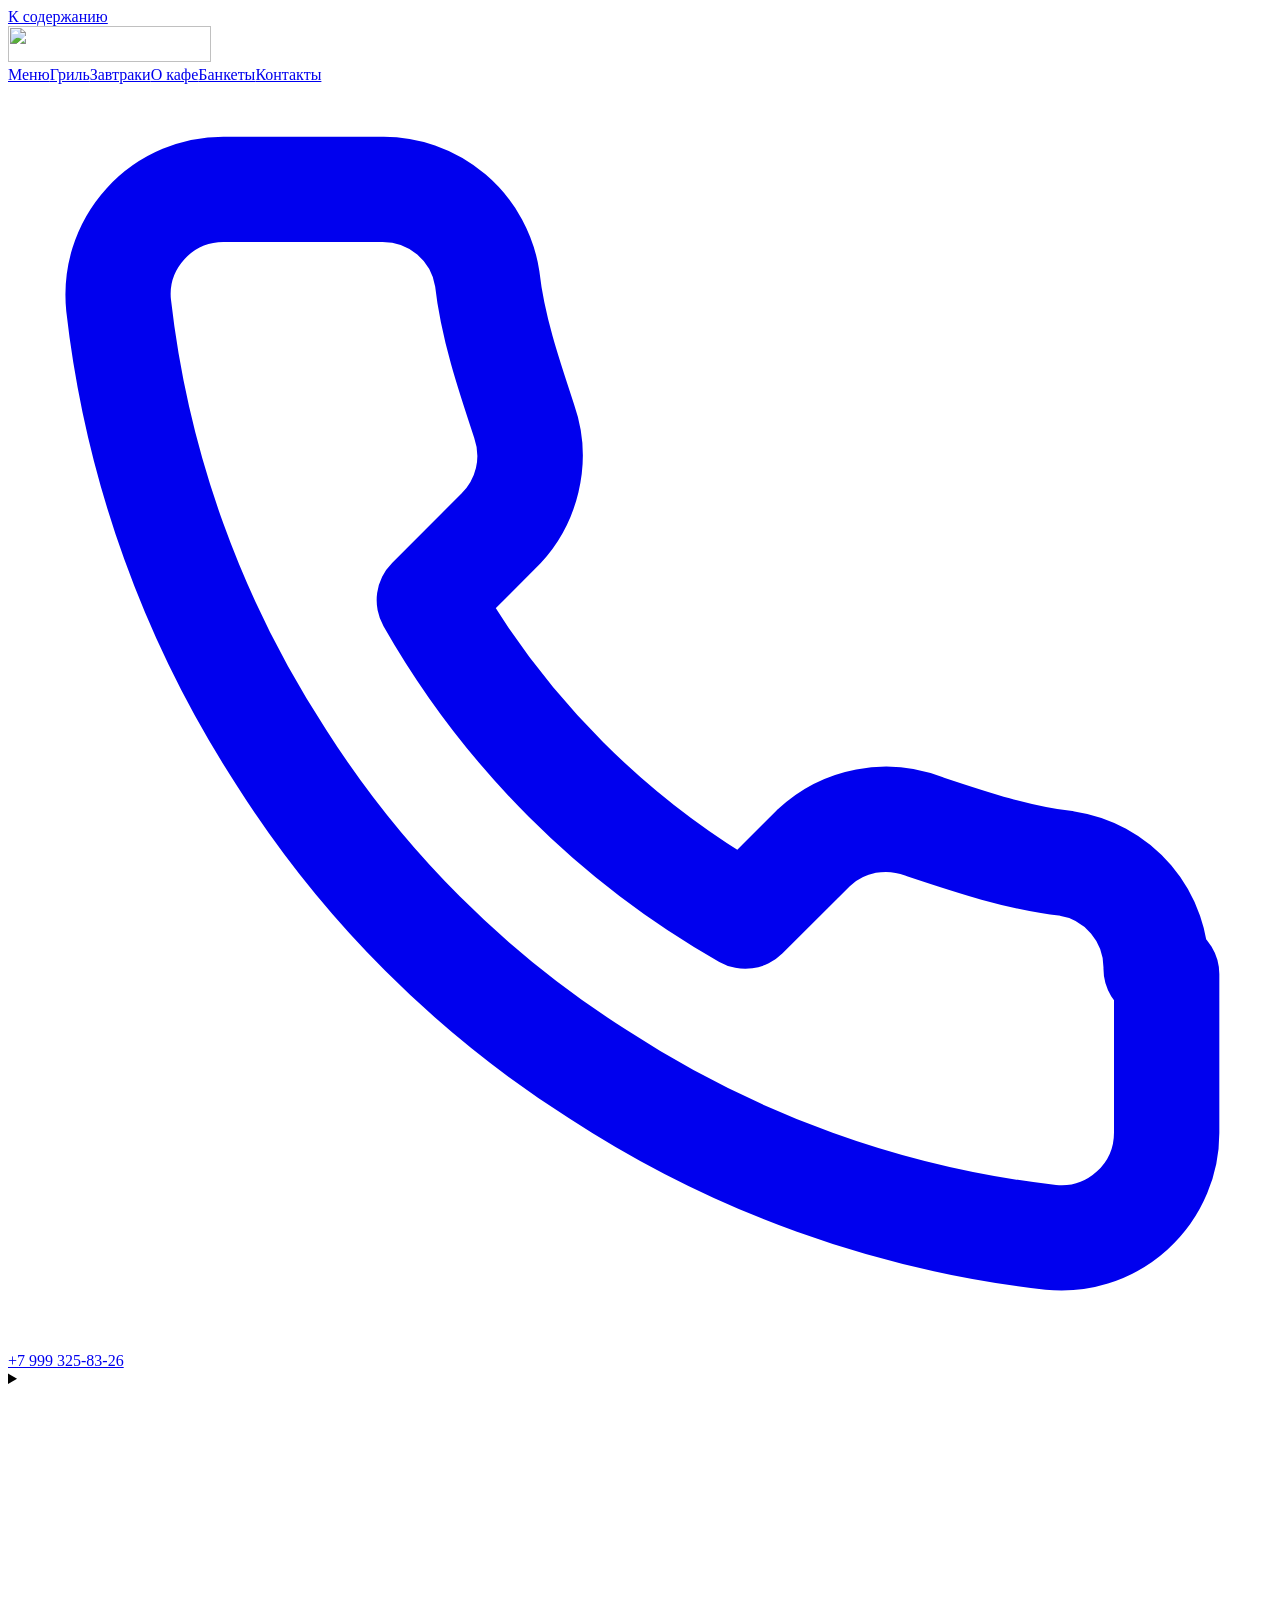
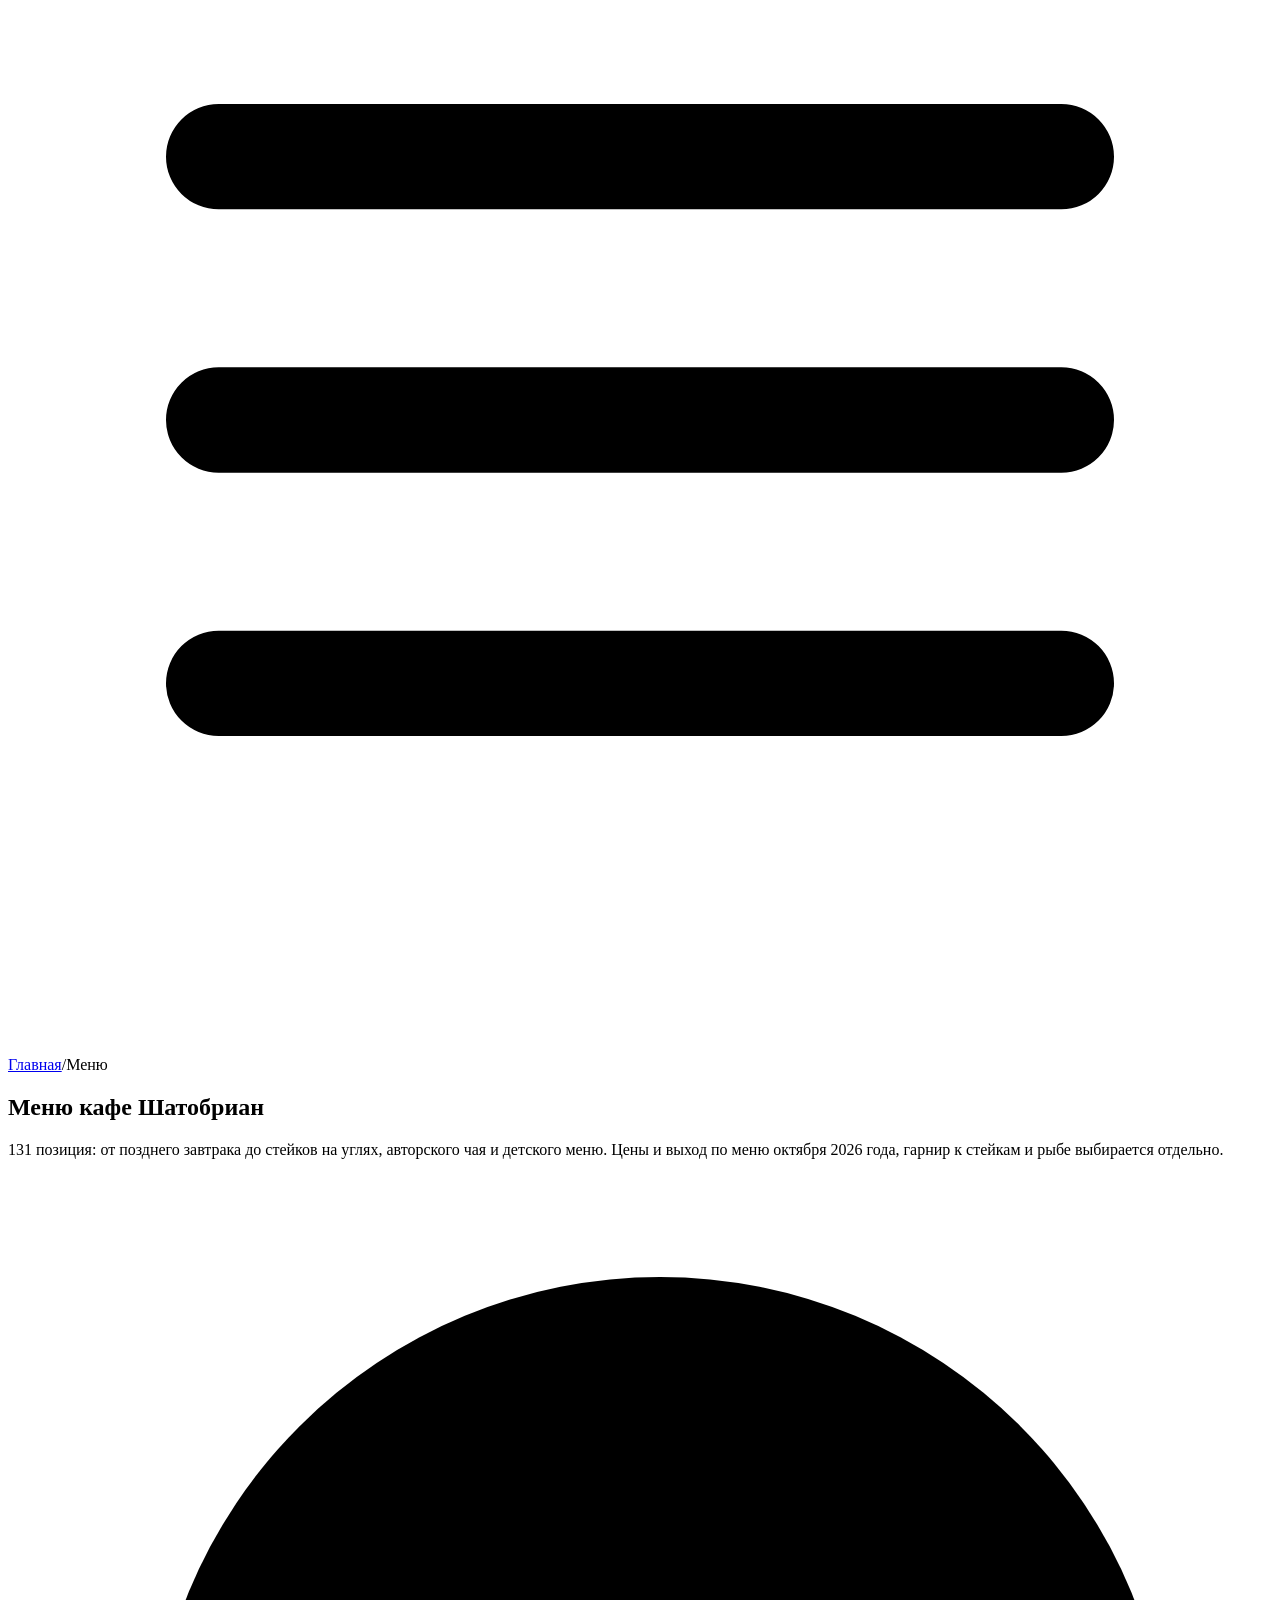
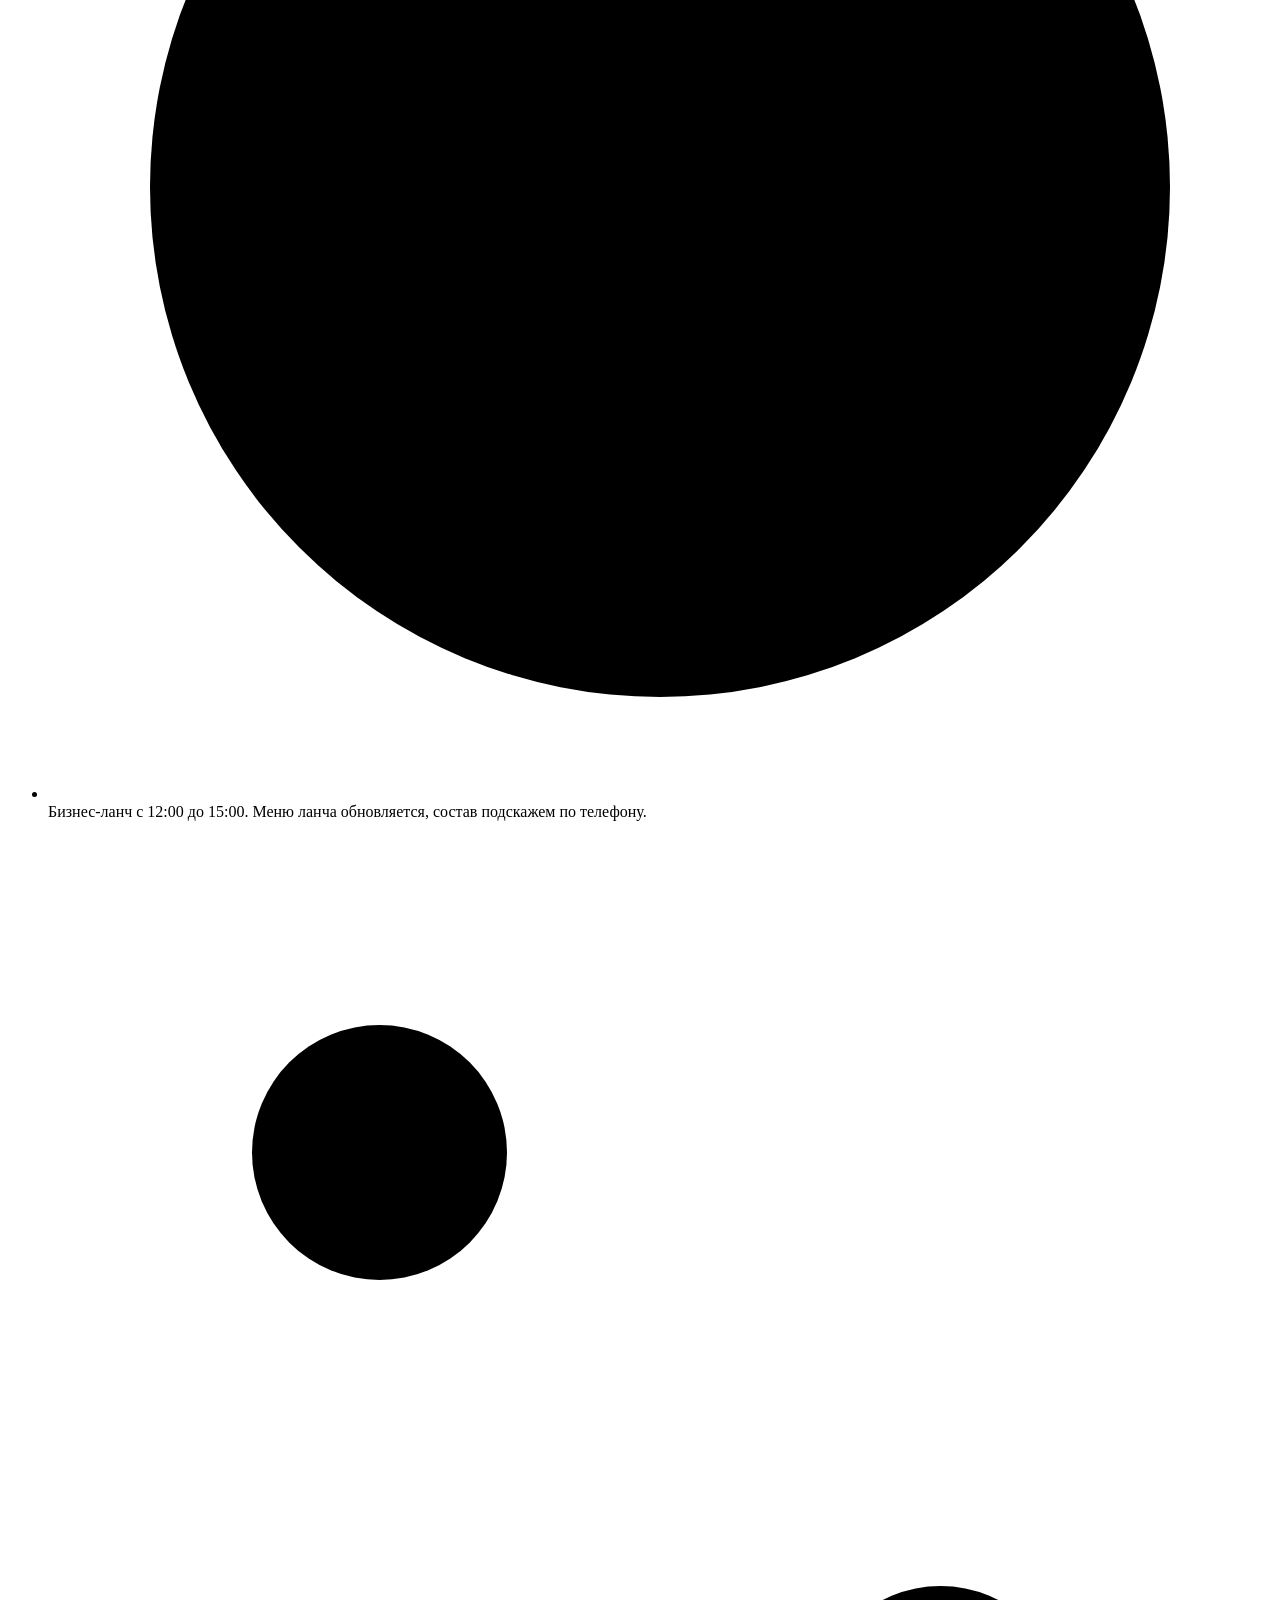
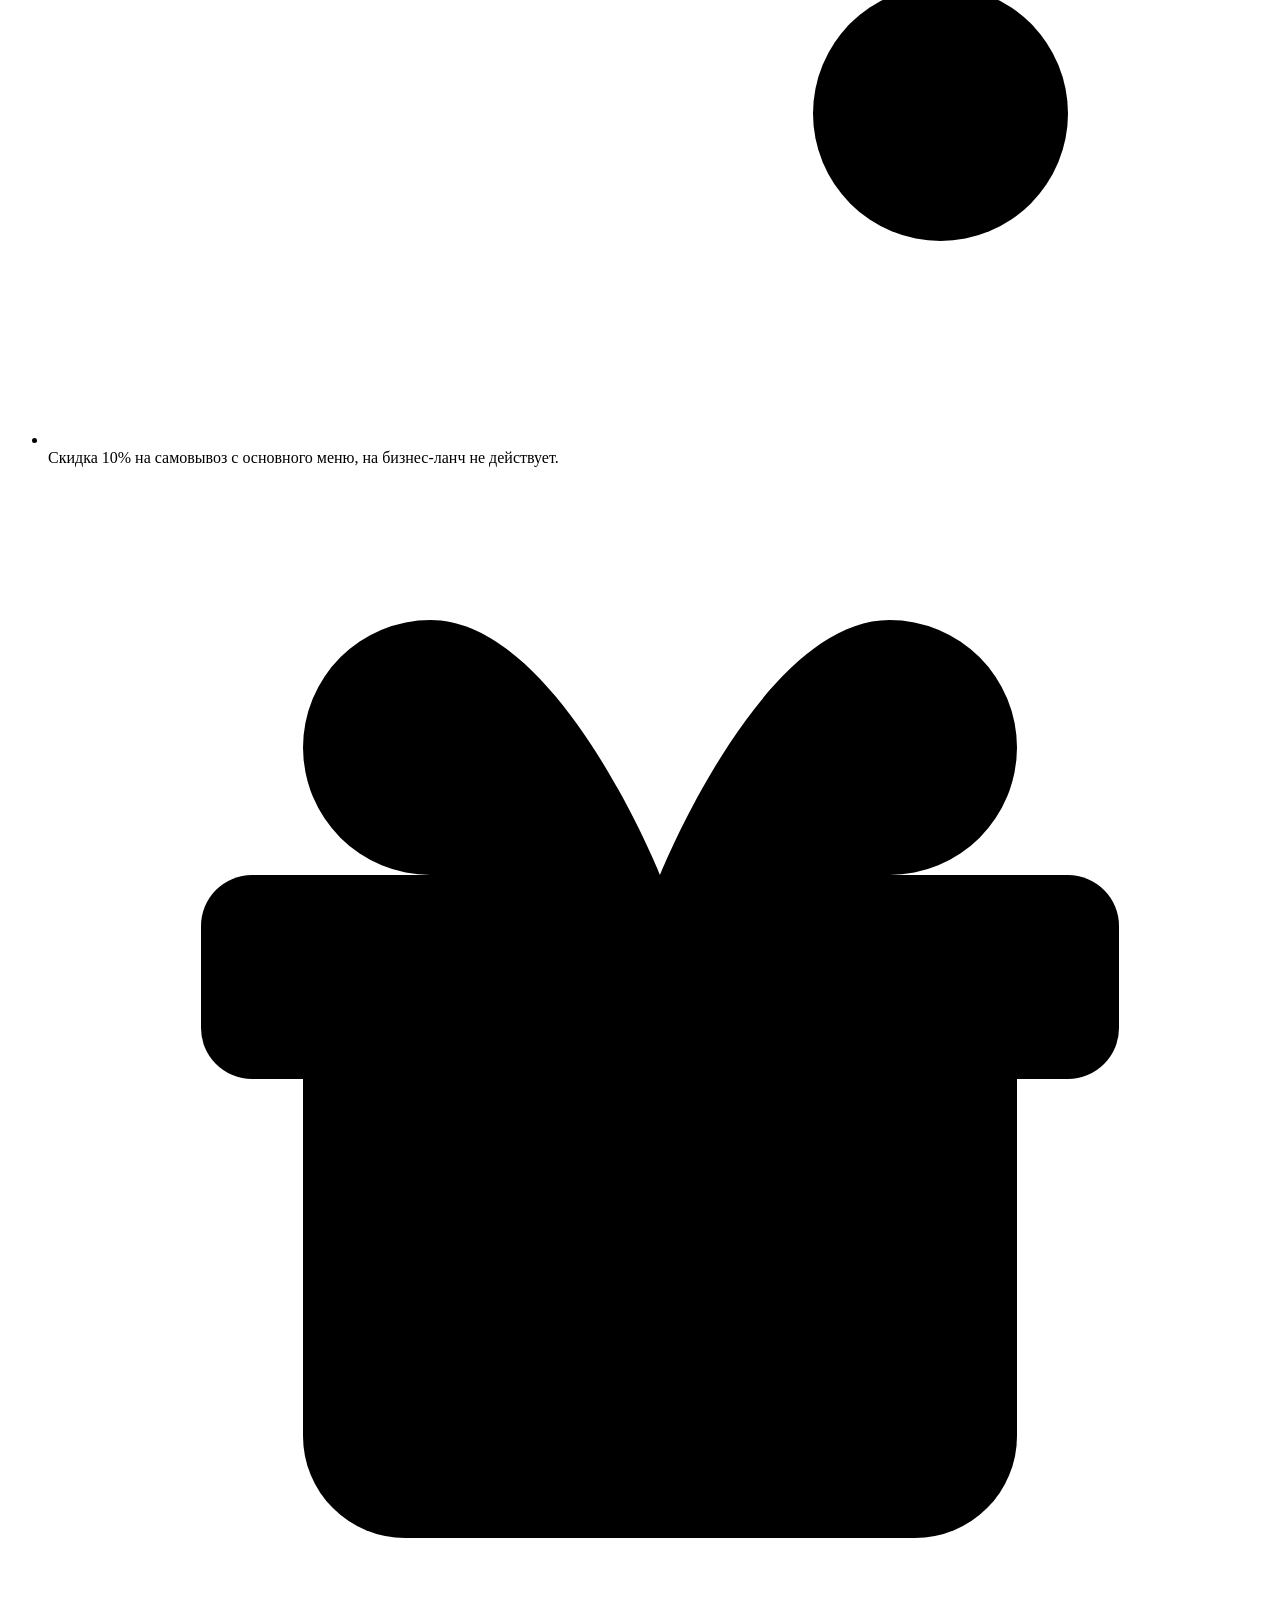
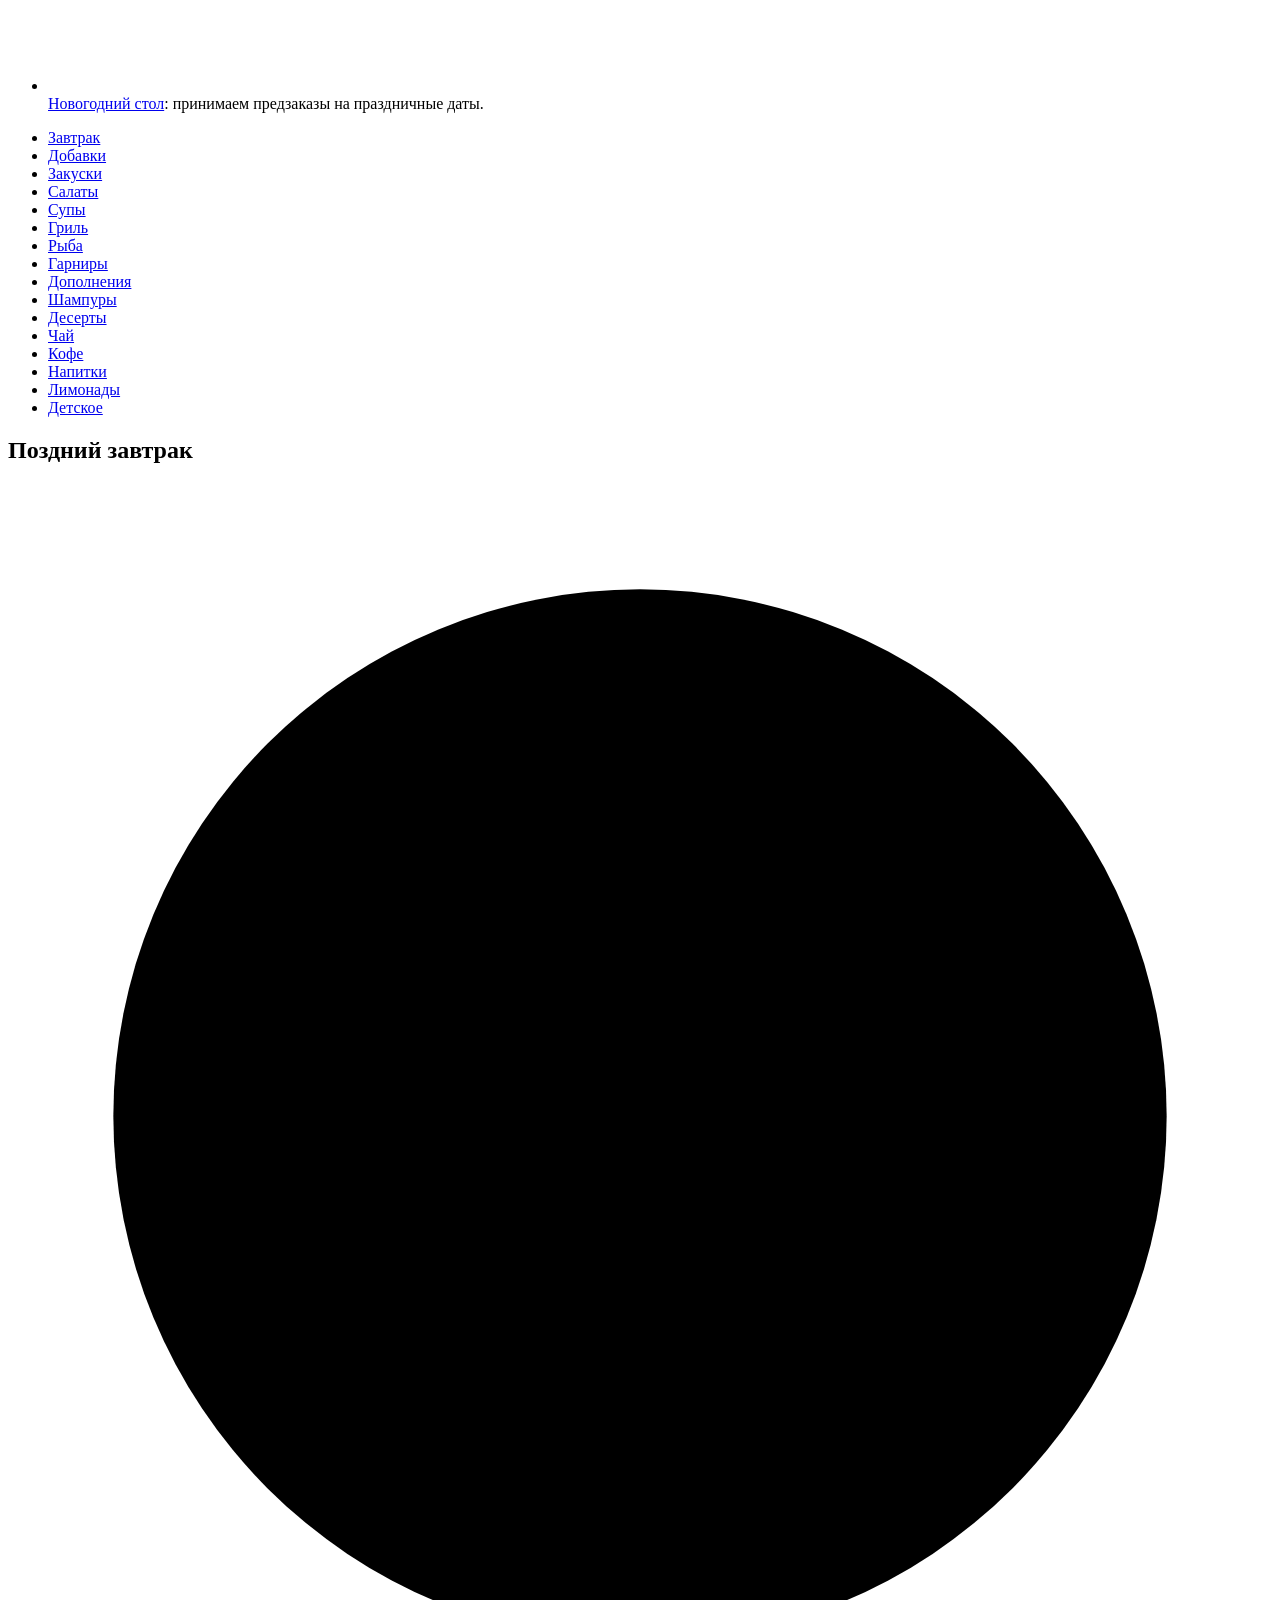
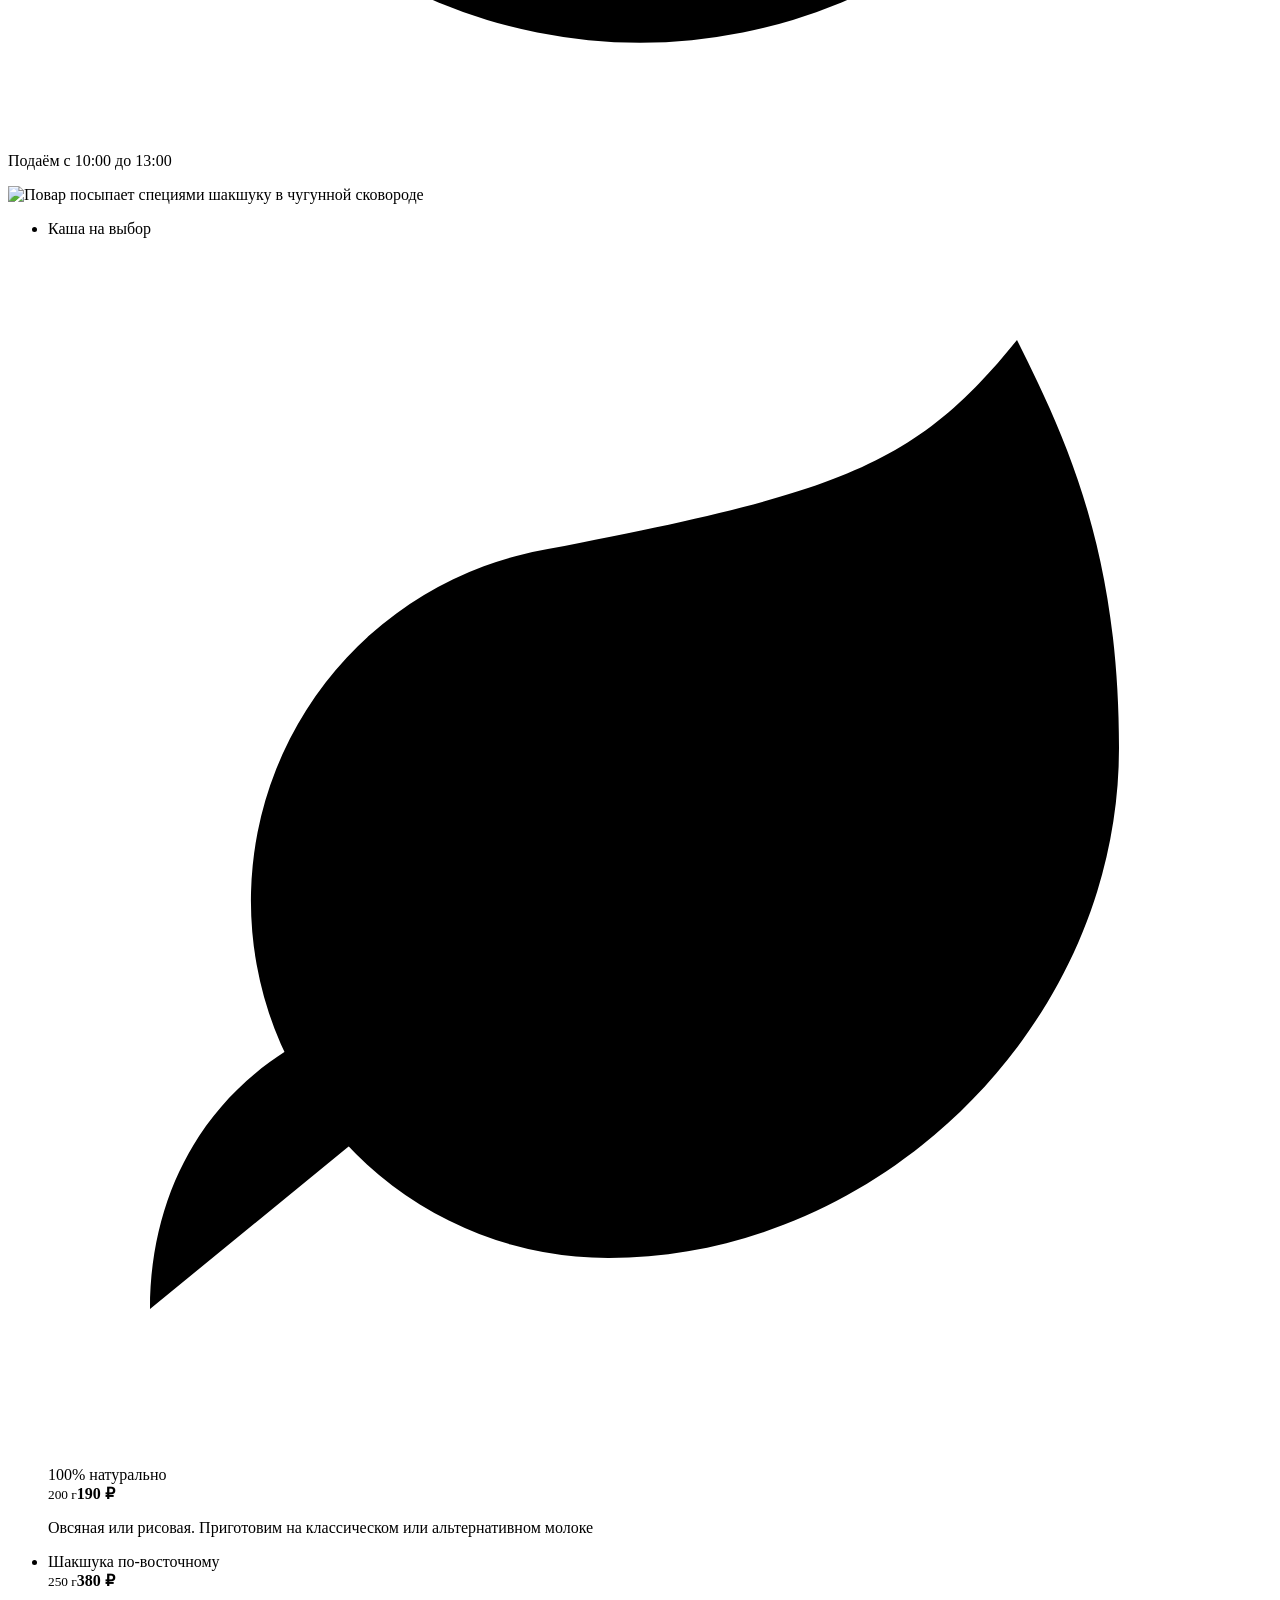
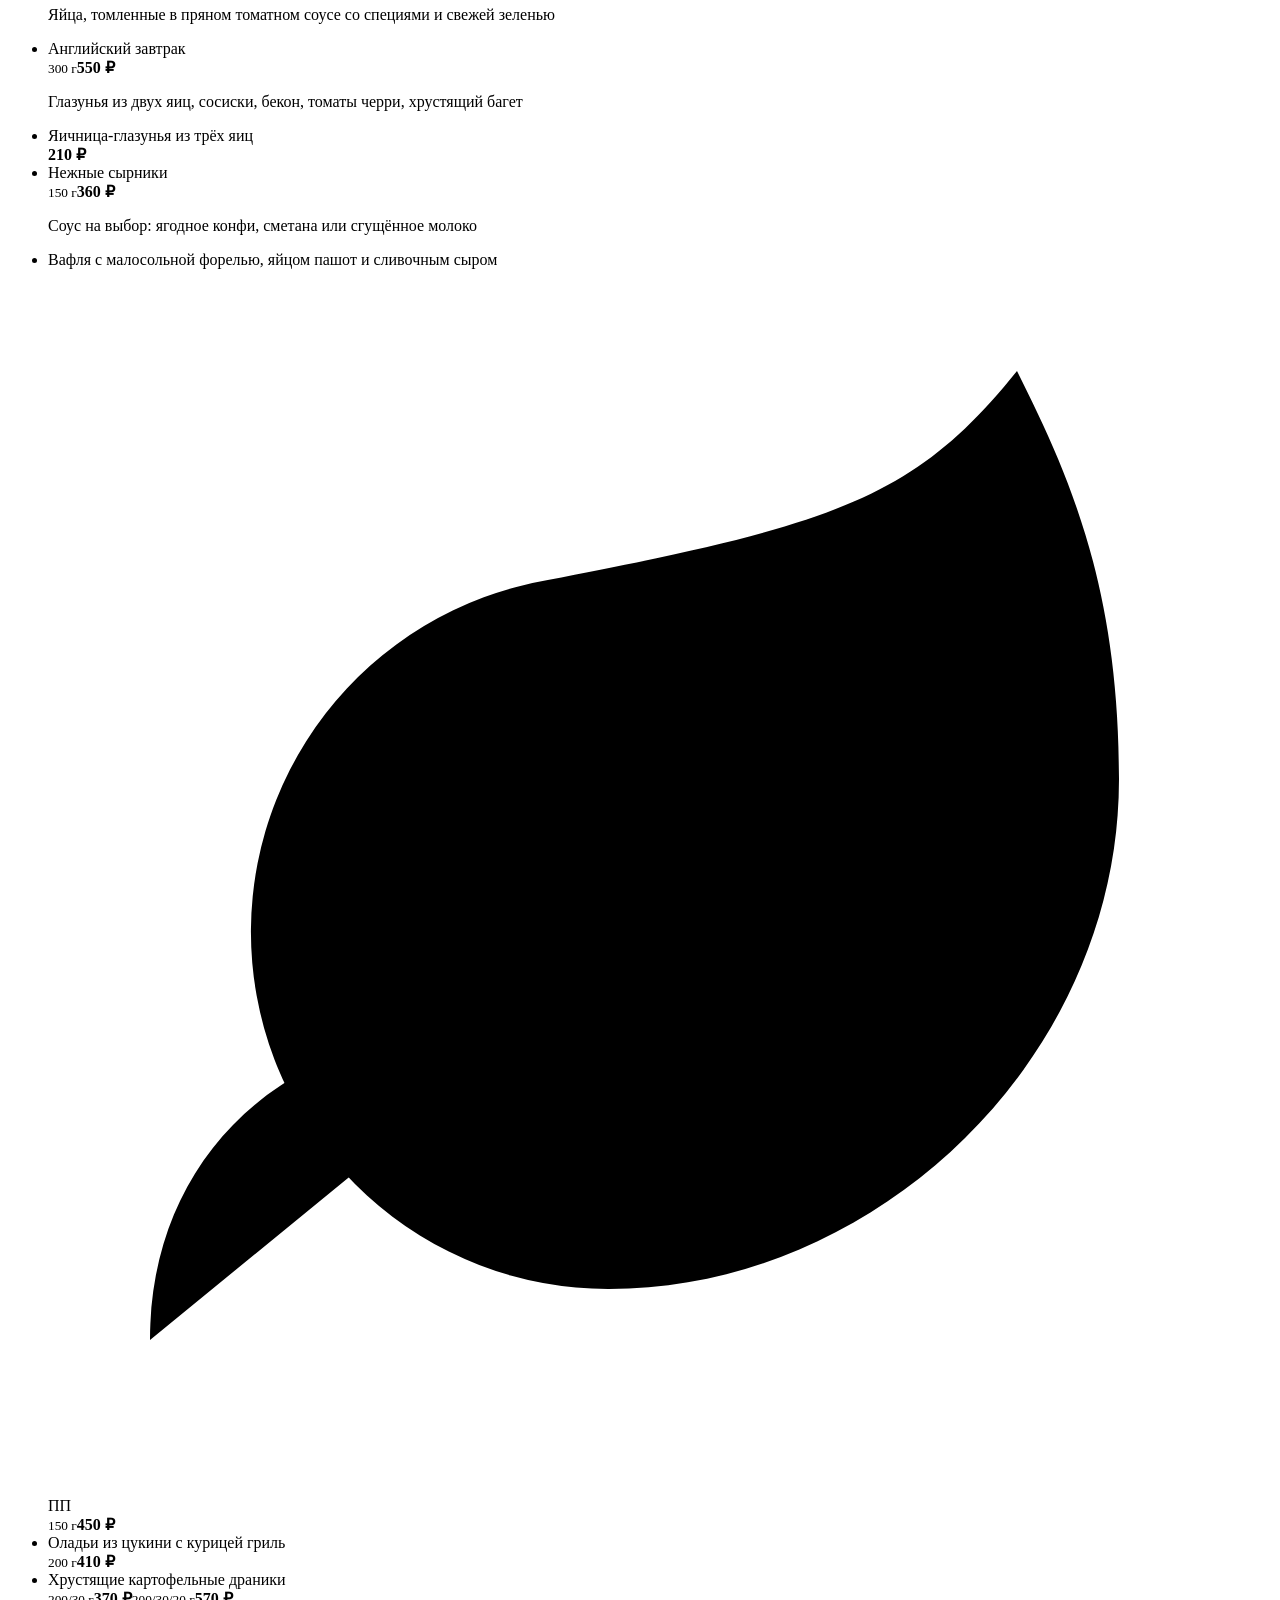
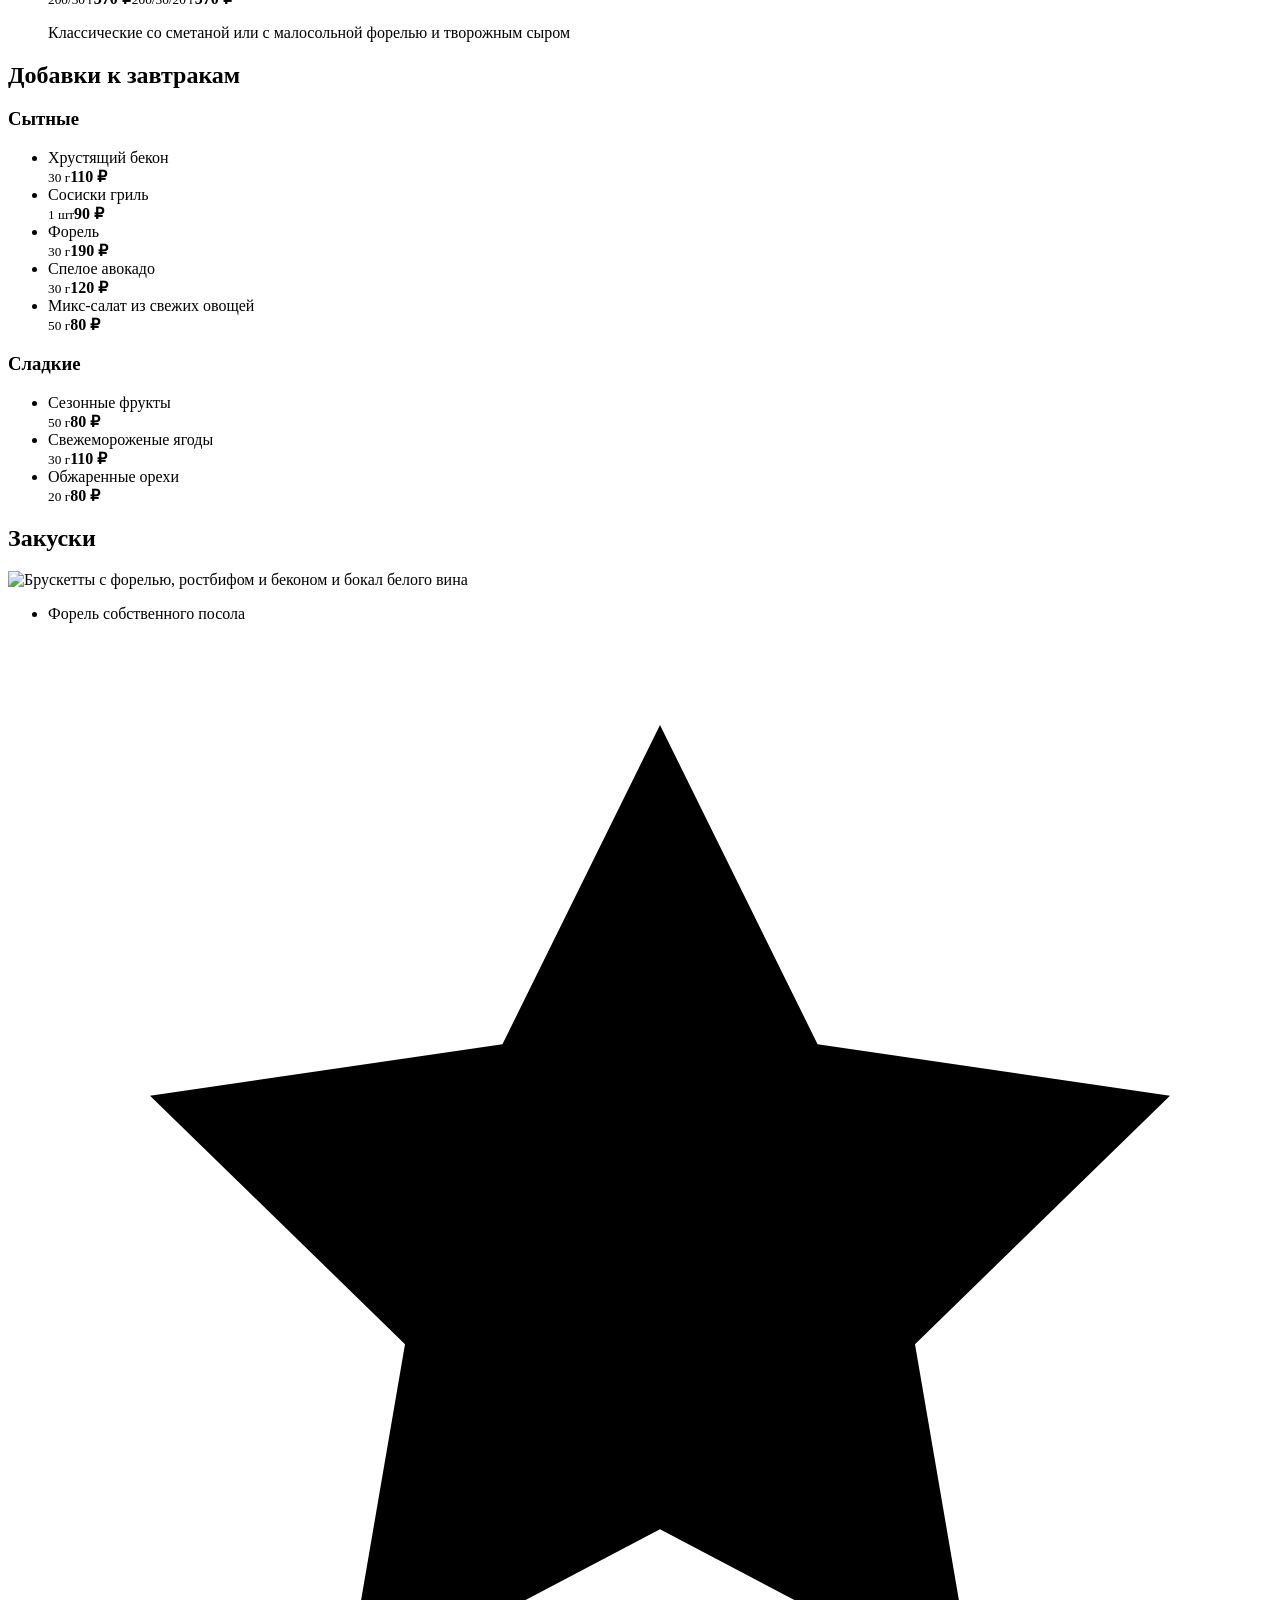
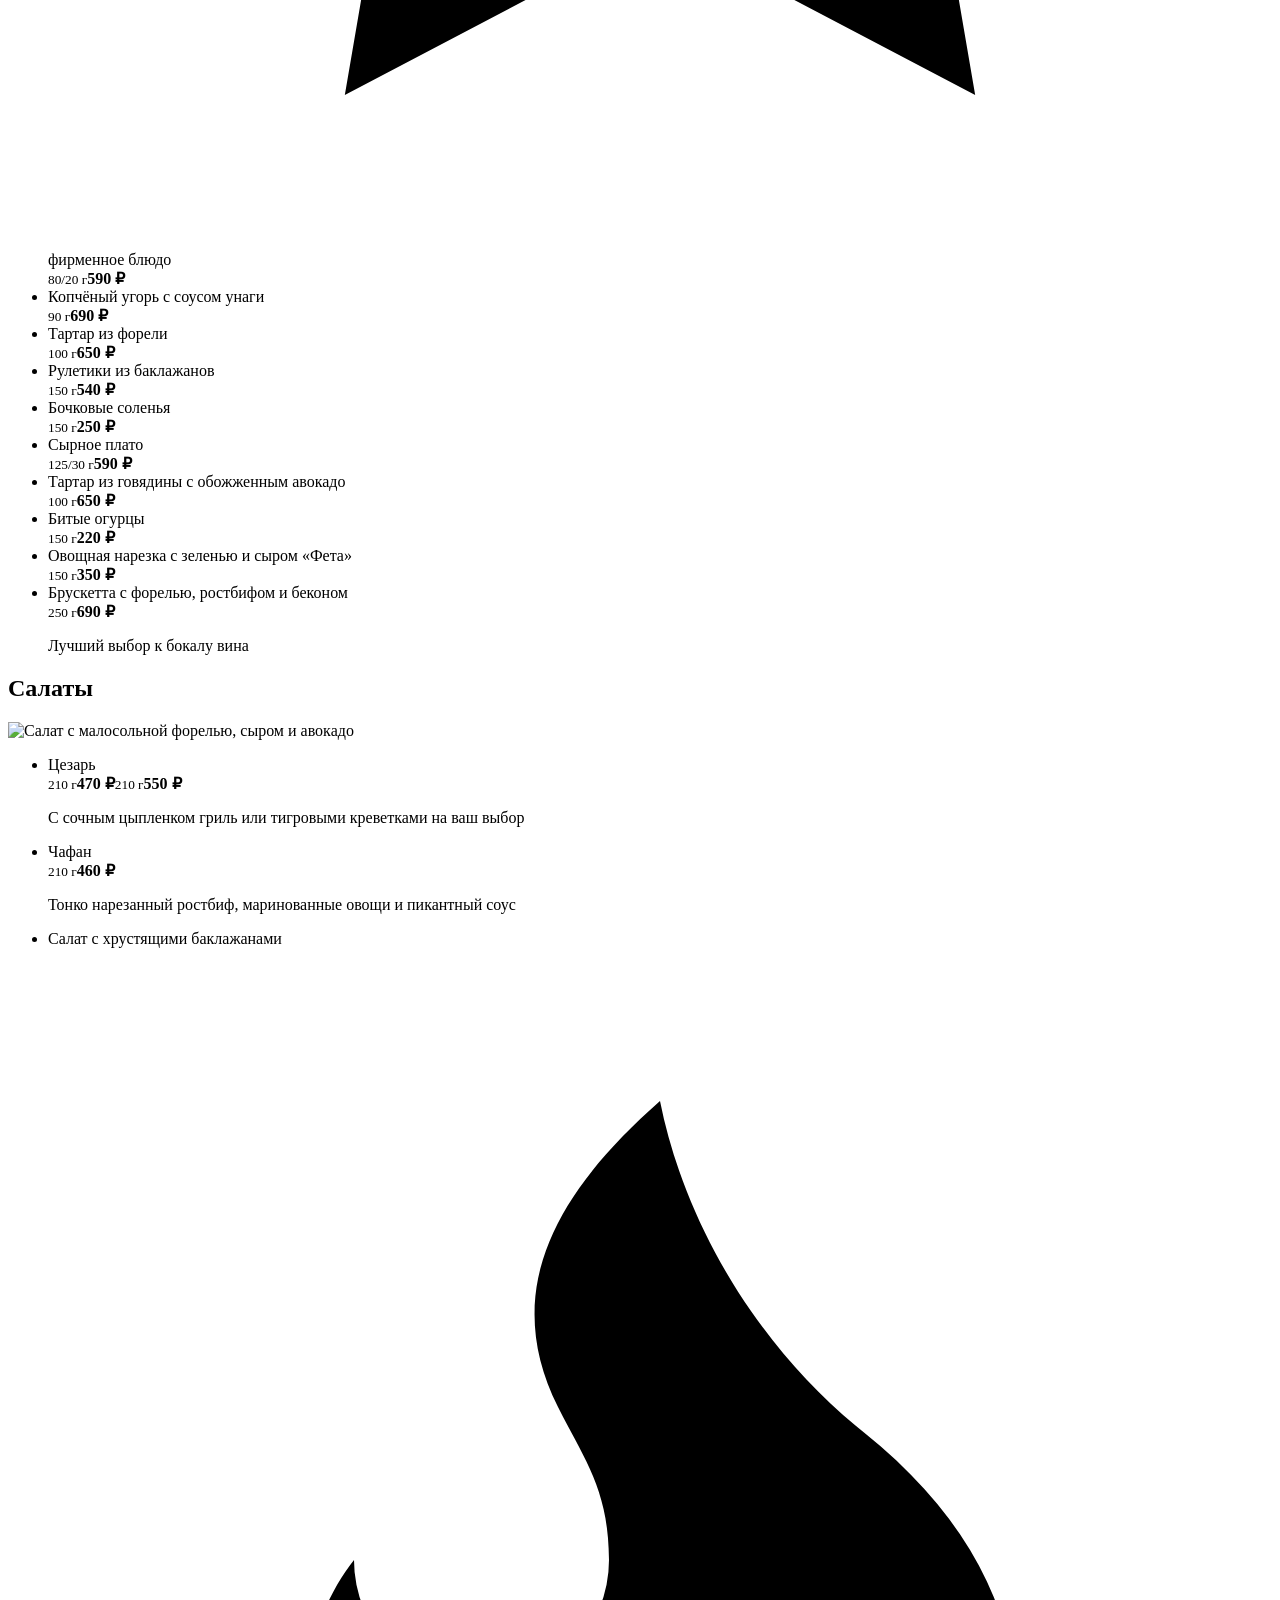
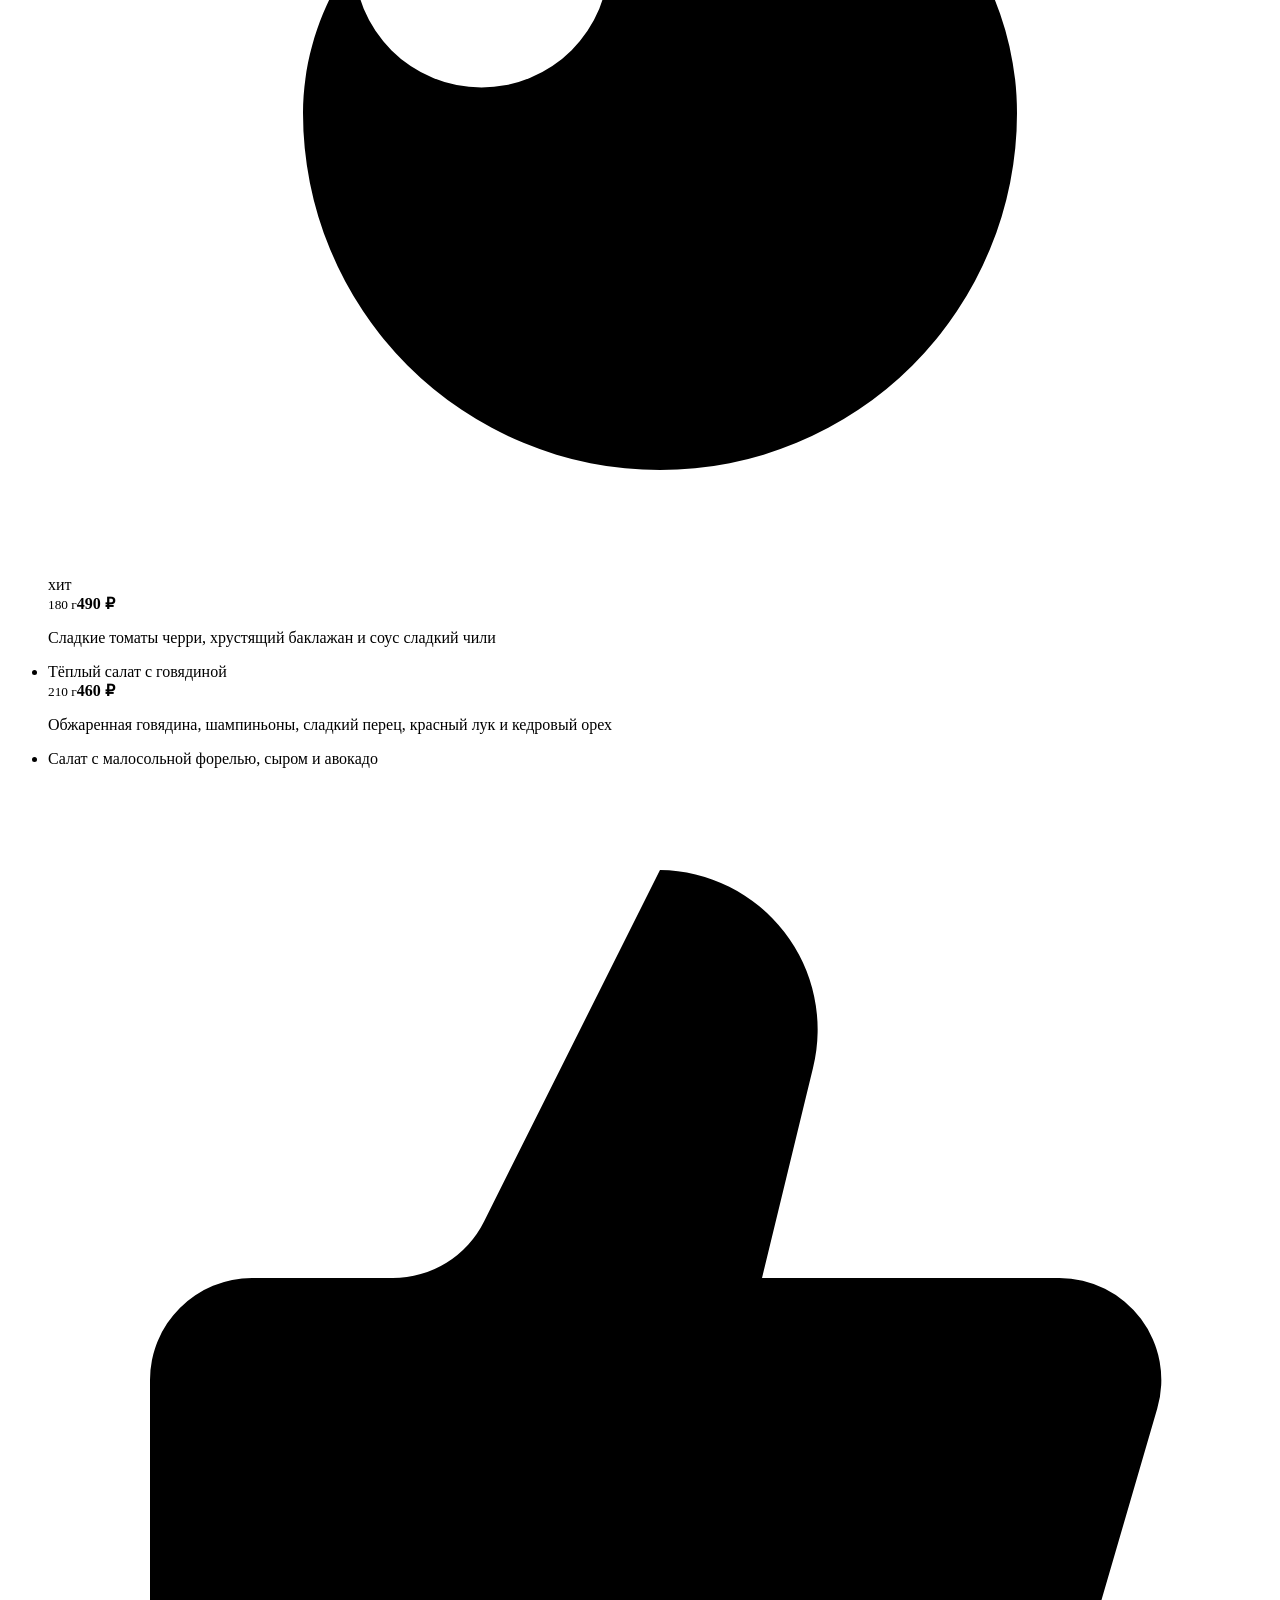
==== commit 0ecfe36c: "Ответ клиента: детское меню, новогодний стол, скидка на самовывоз, ланч, лимонады, логотипы, ВК Co-A" ====
--- a/menu/index.html
+++ b/menu/index.html
@@ -1 +1 @@
-<!DOCTYPE html><html lang="ru"> <head><meta name="robots" content="noindex, nofollow"><meta charset="utf-8"><meta name="viewport" content="width=device-width, initial-scale=1"><title>Меню кафе «Шатобриан» в Абакане с ценами</title><meta name="description" content="Меню «Шатобриана» с ценами и выходом: завтраки от 190 ₽, салаты, супы, стейки и гриль на углях, шашлык, десерты, авторский чай и кофе. 120 позиций."><link rel="canonical" href="https://shatobrian-abakan.ru/menu/"><meta name="theme-color" content="#1e0a0c"><link rel="icon" href="/shatobrian/favicon.png" type="image/png"><link rel="apple-touch-icon" href="/shatobrian/apple-touch-icon.png"><meta property="og:type" content="website"><meta property="og:locale" content="ru_RU"><meta property="og:site_name" content="Кафе «Шатобриан»"><meta property="og:title" content="Меню кафе «Шатобриан» в Абакане с ценами"><meta property="og:description" content="Меню «Шатобриана» с ценами и выходом: завтраки от 190 ₽, салаты, супы, стейки и гриль на углях, шашлык, десерты, авторский чай и кофе. 120 позиций."><meta property="og:url" content="https://shatobrian-abakan.ru/menu/"><meta property="og:image" content="https://shatobrian-abakan.ru/img/og.jpg"><meta property="og:image:width" content="1200"><meta property="og:image:height" content="630"><script type="application/ld+json">{"@context":"https://schema.org","@type":"Restaurant","@id":"https://shatobrian-abakan.ru/#restaurant","name":"Кафе «Шатобриан»","alternateName":"Шатобриан","slogan":"Место, где пламя встречает вкус","url":"https://shatobrian-abakan.ru/","logo":"https://shatobrian-abakan.ru/img/logo-320.webp","image":["https://shatobrian-abakan.ru/img/og.jpg","https://shatobrian-abakan.ru/img/steak-1440.webp","https://shatobrian-abakan.ru/img/hall-907.webp"],"telephone":"+7 999 325-83-26","email":"ms.shatobrian@mail.ru","address":{"@type":"PostalAddress","streetAddress":"ул. Чертыгашева, 112, 1 этаж, помещение 76","addressLocality":"Абакан","addressRegion":"Республика Хакасия","postalCode":"655017","addressCountry":"RU"},"geo":{"@type":"GeoCoordinates","latitude":53.724842,"longitude":91.441329},"openingHoursSpecification":[{"@type":"OpeningHoursSpecification","dayOfWeek":["Monday","Tuesday","Wednesday","Thursday","Friday","Saturday","Sunday"],"opens":"10:00","closes":"23:00"}],"servesCuisine":["Русская кухня","Европейская кухня","Гриль"],"priceRange":"Средний чек 1000 ₽","currenciesAccepted":"RUB","paymentAccepted":"Картой, наличными, по QR-коду и СБП","acceptsReservations":true,"hasMenu":"https://shatobrian-abakan.ru/menu/","sameAs":["https://2gis.ru/abakan/firm/70000001113504880","https://yandex.ru/maps/org/shatobrian/190250804180/","https://vk.com/club237452225"]}</script><script type="application/ld+json">{"@context":"https://schema.org","@type":"BreadcrumbList","itemListElement":[{"@type":"ListItem","position":1,"name":"Главная","item":"https://shatobrian-abakan.ru/"},{"@type":"ListItem","position":2,"name":"Меню","item":"https://shatobrian-abakan.ru/menu/"}]}</script><script type="application/ld+json">{"@context":"https://schema.org","@type":"Menu","name":"Меню кафе «Шатобриан»","url":"https://shatobrian-abakan.ru/menu/","inLanguage":"ru","hasMenuSection":[{"@type":"MenuSection","name":"Поздний завтрак","hasMenuItem":[{"@type":"MenuItem","name":"Каша на выбор","description":"Овсяная или рисовая. Приготовим на классическом или альтернативном молоке","offers":{"@type":"Offer","price":190,"priceCurrency":"RUB"}},{"@type":"MenuItem","name":"Шакшука по-восточному","description":"Яйца, томленные в пряном томатном соусе со специями и свежей зеленью","offers":{"@type":"Offer","price":380,"priceCurrency":"RUB"}},{"@type":"MenuItem","name":"Английский завтрак","description":"Глазунья из двух яиц, сосиски, бекон, томаты черри, хрустящий багет","offers":{"@type":"Offer","price":550,"priceCurrency":"RUB"}},{"@type":"MenuItem","name":"Яичница-глазунья из трёх яиц","offers":{"@type":"Offer","price":210,"priceCurrency":"RUB"}},{"@type":"MenuItem","name":"Нежные сырники","description":"Соус на выбор: ягодное конфи, сметана или сгущённое молоко","offers":{"@type":"Offer","price":360,"priceCurrency":"RUB"}},{"@type":"MenuItem","name":"Вафля с малосольной форелью, яйцом пашот и сливочным сыром","offers":{"@type":"Offer","price":450,"priceCurrency":"RUB"}},{"@type":"MenuItem","name":"Оладьи из цукини с курицей гриль","offers":{"@type":"Offer","price":410,"priceCurrency":"RUB"}},{"@type":"MenuItem","name":"Хрустящие картофельные драники","description":"Классические со сметаной или с малосольной форелью и творожным сыром","offers":{"@type":"Offer","price":370,"priceCurrency":"RUB"}}]},{"@type":"MenuSection","name":"Добавки к завтракам","hasMenuItem":[{"@type":"MenuItem","name":"Хрустящий бекон","offers":{"@type":"Offer","price":110,"priceCurrency":"RUB"}},{"@type":"MenuItem","name":"Сосиски гриль","offers":{"@type":"Offer","price":90,"priceCurrency":"RUB"}},{"@type":"MenuItem","name":"Форель","offers":{"@type":"Offer","price":190,"priceCurrency":"RUB"}},{"@type":"MenuItem","name":"Спелое авокадо","offers":{"@type":"Offer","price":120,"priceCurrency":"RUB"}},{"@type":"MenuItem","name":"Микс-салат из свежих овощей","offers":{"@type":"Offer","price":80,"priceCurrency":"RUB"}},{"@type":"MenuItem","name":"Сезонные фрукты","offers":{"@type":"Offer","price":80,"priceCurrency":"RUB"}},{"@type":"MenuItem","name":"Свежемороженые ягоды","offers":{"@type":"Offer","price":110,"priceCurrency":"RUB"}},{"@type":"MenuItem","name":"Обжаренные орехи","offers":{"@type":"Offer","price":80,"priceCurrency":"RUB"}}]},{"@type":"MenuSection","name":"Закуски","hasMenuItem":[{"@type":"MenuItem","name":"Форель собственного посола","offers":{"@type":"Offer","price":590,"priceCurrency":"RUB"}},{"@type":"MenuItem","name":"Копчёный угорь с соусом унаги","offers":{"@type":"Offer","price":690,"priceCurrency":"RUB"}},{"@type":"MenuItem","name":"Тартар из форели","offers":{"@type":"Offer","price":650,"priceCurrency":"RUB"}},{"@type":"MenuItem","name":"Рулетики из баклажанов","offers":{"@type":"Offer","price":540,"priceCurrency":"RUB"}},{"@type":"MenuItem","name":"Бочковые соленья","offers":{"@type":"Offer","price":250,"priceCurrency":"RUB"}},{"@type":"MenuItem","name":"Сырное плато","offers":{"@type":"Offer","price":590,"priceCurrency":"RUB"}},{"@type":"MenuItem","name":"Тартар из говядины с обожженным авокадо","offers":{"@type":"Offer","price":650,"priceCurrency":"RUB"}},{"@type":"MenuItem","name":"Битые огурцы","offers":{"@type":"Offer","price":220,"priceCurrency":"RUB"}},{"@type":"MenuItem","name":"Овощная нарезка с зеленью и сыром «Фета»","offers":{"@type":"Offer","price":350,"priceCurrency":"RUB"}},{"@type":"MenuItem","name":"Брускетта с форелью, ростбифом и беконом","description":"Лучший выбор к бокалу вина","offers":{"@type":"Offer","price":690,"priceCurrency":"RUB"}}]},{"@type":"MenuSection","name":"Салаты","hasMenuItem":[{"@type":"MenuItem","name":"Цезарь","description":"С сочным цыпленком гриль или тигровыми креветками на ваш выбор","offers":{"@type":"Offer","price":470,"priceCurrency":"RUB"}},{"@type":"MenuItem","name":"Чафан","description":"Тонко нарезанный ростбиф, маринованные овощи и пикантный соус","offers":{"@type":"Offer","price":460,"priceCurrency":"RUB"}},{"@type":"MenuItem","name":"Салат с хрустящими баклажанами","description":"Сладкие томаты черри, хрустящий баклажан и соус сладкий чили","offers":{"@type":"Offer","price":490,"priceCurrency":"RUB"}},{"@type":"MenuItem","name":"Тёплый салат с говядиной","description":"Обжаренная говядина, шампиньоны, сладкий перец, красный лук и кедровый орех","offers":{"@type":"Offer","price":460,"priceCurrency":"RUB"}},{"@type":"MenuItem","name":"Салат с малосольной форелью, сыром и авокадо","description":"Освежающий микс с фирменной цитрусовой заправкой","offers":{"@type":"Offer","price":590,"priceCurrency":"RUB"}},{"@type":"MenuItem","name":"Салат с морепродуктами и жареным сыром","description":"Обжаренный сыр, тигровые креветки, кальмары, помидоры черри","offers":{"@type":"Offer","price":610,"priceCurrency":"RUB"}},{"@type":"MenuItem","name":"Салат из печёной свёклы с сыром «Фета»","offers":{"@type":"Offer","price":380,"priceCurrency":"RUB"}}]},{"@type":"MenuSection","name":"Супы","hasMenuItem":[{"@type":"MenuItem","name":"Борщ традиционный","description":"Наваристый борщ по классическому рецепту. В подаче - сметана, бородинский хлеб, горчица и сало","offers":{"@type":"Offer","price":490,"priceCurrency":"RUB"}},{"@type":"MenuItem","name":"Сезонный суп","description":"Меняется в зависимости от сезона","offers":{"@type":"Offer","price":390,"priceCurrency":"RUB"}},{"@type":"MenuItem","name":"Уха из трех видов рыб","description":"Насыщенный бульон, нежное филе семги, форели и муксуна, картофель, морковь и лук. Подается с долькой лимона и свежей зеленью","offers":{"@type":"Offer","price":490,"priceCurrency":"RUB"}},{"@type":"MenuItem","name":"Сырный крем-суп","description":"Бархатистая текстура, подается с хрустящим беконом и сухариками","offers":{"@type":"Offer","price":390,"priceCurrency":"RUB"}},{"@type":"MenuItem","name":"Куриный суп с домашней лапшой","offers":{"@type":"Offer","price":370,"priceCurrency":"RUB"}}]},{"@type":"MenuSection","name":"Гриль","hasMenuItem":[{"@type":"MenuItem","name":"Колбаски на гриле","description":"Подаются с картофельными дольками, квашеной капустой и томатным соусом","offers":{"@type":"Offer","price":620,"priceCurrency":"RUB"}},{"@type":"MenuItem","name":"Традиционный бефстроганов","description":"Из нежной говяжьей вырезки. Подается с воздушным картофельным пюре и малосольными огурцами","offers":{"@type":"Offer","price":750,"priceCurrency":"RUB"}},{"@type":"MenuItem","name":"Филе куриное с овощным салатом","offers":{"@type":"Offer","price":470,"priceCurrency":"RUB"}},{"@type":"MenuItem","name":"Медальоны из говядины с грибным соусом","offers":{"@type":"Offer","price":790,"priceCurrency":"RUB"}},{"@type":"MenuItem","name":"Медальоны из свинины с картофельными драниками","offers":{"@type":"Offer","price":590,"priceCurrency":"RUB"}},{"@type":"MenuItem","name":"Бифштекс из говядины","offers":{"@type":"Offer","price":650,"priceCurrency":"RUB"}},{"@type":"MenuItem","name":"Стейк Рибай","description":"Премиальный стейк из рёберной части с выраженной мраморностью. Идеально к красному вину.","offers":{"@type":"Offer","price":890,"priceCurrency":"RUB"}},{"@type":"MenuItem","name":"Стриплойн","description":"Плотный стейк с ярким говяжьим вкусом и упругой текстурой.","offers":{"@type":"Offer","price":790,"priceCurrency":"RUB"}},{"@type":"MenuItem","name":"Каре ягненка","description":"Деликатес для ценителей: отборное мясо молочного ягнёнка, минимум специй, максимум вкуса","offers":{"@type":"Offer","price":1490,"priceCurrency":"RUB"}},{"@type":"MenuItem","name":"Стейк Шатобриан","description":"Нежнейший стейк из центральной части говяжьей вырезки. Обязательно попробуйте.","offers":{"@type":"Offer","price":1650,"priceCurrency":"RUB"}}]},{"@type":"MenuSection","name":"Рыба и морепродукты","hasMenuItem":[{"@type":"MenuItem","name":"Дорадо на углях","offers":{"@type":"Offer","price":1200,"priceCurrency":"RUB"}},{"@type":"MenuItem","name":"Сибас на углях","offers":{"@type":"Offer","price":1200,"priceCurrency":"RUB"}},{"@type":"MenuItem","name":"Стейк из форели","description":"на пару/на гриле","offers":{"@type":"Offer","price":690,"priceCurrency":"RUB"}},{"@type":"MenuItem","name":"Тигровые креветки","description":"Идеально к белому вину","offers":{"@type":"Offer","price":750,"priceCurrency":"RUB"}}]},{"@type":"MenuSection","name":"Гарниры","hasMenuItem":[{"@type":"MenuItem","name":"Овощи гриль","offers":{"@type":"Offer","price":350,"priceCurrency":"RUB"}},{"@type":"MenuItem","name":"Картофельные дольки","offers":{"@type":"Offer","price":190,"priceCurrency":"RUB"}},{"@type":"MenuItem","name":"Салат из свежих овощей","offers":{"@type":"Offer","price":150,"priceCurrency":"RUB"}},{"@type":"MenuItem","name":"Шампиньоны гриль","offers":{"@type":"Offer","price":220,"priceCurrency":"RUB"}},{"@type":"MenuItem","name":"Картофель фри","offers":{"@type":"Offer","price":250,"priceCurrency":"RUB"}},{"@type":"MenuItem","name":"Квашеная капуста","offers":{"@type":"Offer","price":120,"priceCurrency":"RUB"}}]},{"@type":"MenuSection","name":"Дополнения","hasMenuItem":[{"@type":"MenuItem","name":"Тонкий лаваш","offers":{"@type":"Offer","price":90,"priceCurrency":"RUB"}},{"@type":"MenuItem","name":"Демиглас","offers":{"@type":"Offer","price":90,"priceCurrency":"RUB"}},{"@type":"MenuItem","name":"Аджика","offers":{"@type":"Offer","price":80,"priceCurrency":"RUB"}},{"@type":"MenuItem","name":"Чесночный","offers":{"@type":"Offer","price":90,"priceCurrency":"RUB"}},{"@type":"MenuItem","name":"Наршараб","offers":{"@type":"Offer","price":90,"priceCurrency":"RUB"}},{"@type":"MenuItem","name":"Томатный","offers":{"@type":"Offer","price":90,"priceCurrency":"RUB"}},{"@type":"MenuItem","name":"Чимичурри","offers":{"@type":"Offer","price":120,"priceCurrency":"RUB"}}]},{"@type":"MenuSection","name":"На шампурах","hasMenuItem":[{"@type":"MenuItem","name":"Свиная шея","description":"Квашеная капуста, маринованный лук, соус томатный","offers":{"@type":"Offer","price":650,"priceCurrency":"RUB"}},{"@type":"MenuItem","name":"Люля-кебаб из говядины","description":"Маринованный лук, соус томатный","offers":{"@type":"Offer","price":490,"priceCurrency":"RUB"}},{"@type":"MenuItem","name":"Ассорти овощей","offers":{"@type":"Offer","price":350,"priceCurrency":"RUB"}},{"@type":"MenuItem","name":"Рулет из баранины с шампиньонами","offers":{"@type":"Offer","price":750,"priceCurrency":"RUB"}},{"@type":"MenuItem","name":"Куриное филе","description":"Чесночный соус","offers":{"@type":"Offer","price":490,"priceCurrency":"RUB"}},{"@type":"MenuItem","name":"Куриные крылышки","description":"Маринованный лук, соус томатный","offers":{"@type":"Offer","price":480,"priceCurrency":"RUB"}},{"@type":"MenuItem","name":"Рулет из свинины с беконом и цукини","description":"Маринованный лук, соус томатный","offers":{"@type":"Offer","price":690,"priceCurrency":"RUB"}},{"@type":"MenuItem","name":"Говяжья вырезка","description":"Маринованный лук, соус томатный","offers":{"@type":"Offer","price":990,"priceCurrency":"RUB"}},{"@type":"MenuItem","name":"Мясная тарелка Шатобриан","description":"Свиная шея х2, говяжья вырезка, люля-кебаб из говядины, куриные крылья, ассорти овощей х2","offers":{"@type":"Offer","price":4100,"priceCurrency":"RUB"}}]},{"@type":"MenuSection","name":"Сладкий финал","hasMenuItem":[{"@type":"MenuItem","name":"Штрудель яблочный","offers":{"@type":"Offer","price":420,"priceCurrency":"RUB"}},{"@type":"MenuItem","name":"Фондан шоколадный","offers":{"@type":"Offer","price":350,"priceCurrency":"RUB"}},{"@type":"MenuItem","name":"Пирог со сметанным кремом, брусникой и шариком мороженого","offers":{"@type":"Offer","price":450,"priceCurrency":"RUB"}},{"@type":"MenuItem","name":"Таёжный десерт","offers":{"@type":"Offer","price":250,"priceCurrency":"RUB"}},{"@type":"MenuItem","name":"Тирамису","offers":{"@type":"Offer","price":380,"priceCurrency":"RUB"}},{"@type":"MenuItem","name":"Чиа-пудинг с пюре манго","offers":{"@type":"Offer","price":390,"priceCurrency":"RUB"}}]},{"@type":"MenuSection","name":"Чай и горячие напитки","hasMenuItem":[{"@type":"MenuItem","name":"Ассам","offers":{"@type":"Offer","price":270,"priceCurrency":"RUB"}},{"@type":"MenuItem","name":"Чёрный с чабрецом","offers":{"@type":"Offer","price":270,"priceCurrency":"RUB"}},{"@type":"MenuItem","name":"Эрл грей","offers":{"@type":"Offer","price":270,"priceCurrency":"RUB"}},{"@type":"MenuItem","name":"Жасмин","offers":{"@type":"Offer","price":270,"priceCurrency":"RUB"}},{"@type":"MenuItem","name":"Молочный улун","offers":{"@type":"Offer","price":270,"priceCurrency":"RUB"}},{"@type":"MenuItem","name":"Сердце тайги","offers":{"@type":"Offer","price":270,"priceCurrency":"RUB"}},{"@type":"MenuItem","name":"Сенча","offers":{"@type":"Offer","price":270,"priceCurrency":"RUB"}},{"@type":"MenuItem","name":"Брусничный","description":"Чай ассам, ягода брусники, апельсин, яблоко, корица","offers":{"@type":"Offer","price":360,"priceCurrency":"RUB"}},{"@type":"MenuItem","name":"Ягодный","description":"Чай «красный фрукт», клубника, вишня, брусника, сироп ягодный","offers":{"@type":"Offer","price":360,"priceCurrency":"RUB"}},{"@type":"MenuItem","name":"Смородина-Мята","description":"Ягода смородины, листья мяты, лимон","offers":{"@type":"Offer","price":360,"priceCurrency":"RUB"}},{"@type":"MenuItem","name":"Облепиха с апельсином","description":"Облепиха, апельсин, корица, сахарный сироп","offers":{"@type":"Offer","price":360,"priceCurrency":"RUB"}},{"@type":"MenuItem","name":"Успокаивающий","description":"Ромашка, мята, лаванда, мёд отдельно","offers":{"@type":"Offer","price":360,"priceCurrency":"RUB"}},{"@type":"MenuItem","name":"Имбирный","description":"Чай сенча, имбирь корень, лимон, мёд отдельно","offers":{"@type":"Offer","price":360,"priceCurrency":"RUB"}},{"@type":"MenuItem","name":"Глинтвейн б/а","offers":{"@type":"Offer","price":270,"priceCurrency":"RUB"}},{"@type":"MenuItem","name":"Какао","offers":{"@type":"Offer","price":250,"priceCurrency":"RUB"}},{"@type":"MenuItem","name":"Горячий шоколад","offers":{"@type":"Offer","price":300,"priceCurrency":"RUB"}},{"@type":"MenuItem","name":"Горячий шоколад с мороженым","offers":{"@type":"Offer","price":350,"priceCurrency":"RUB"}}]},{"@type":"MenuSection","name":"Кофе","hasMenuItem":[{"@type":"MenuItem","name":"Эспрессо","offers":{"@type":"Offer","price":140,"priceCurrency":"RUB"}},{"@type":"MenuItem","name":"Американо","offers":{"@type":"Offer","price":180,"priceCurrency":"RUB"}},{"@type":"MenuItem","name":"Капучино","offers":{"@type":"Offer","price":230,"priceCurrency":"RUB"}},{"@type":"MenuItem","name":"Латте","offers":{"@type":"Offer","price":250,"priceCurrency":"RUB"}},{"@type":"MenuItem","name":"Флэт уайт","offers":{"@type":"Offer","price":260,"priceCurrency":"RUB"}},{"@type":"MenuItem","name":"Раф ваниль","offers":{"@type":"Offer","price":260,"priceCurrency":"RUB"}},{"@type":"MenuItem","name":"Раф бейлис","offers":{"@type":"Offer","price":280,"priceCurrency":"RUB"}},{"@type":"MenuItem","name":"Раф сырный","offers":{"@type":"Offer","price":330,"priceCurrency":"RUB"}},{"@type":"MenuItem","name":"Бамбл (ICE)","offers":{"@type":"Offer","price":280,"priceCurrency":"RUB"}},{"@type":"MenuItem","name":"Аффогато с карамелью и кедровым орехом","offers":{"@type":"Offer","price":350,"priceCurrency":"RUB"}},{"@type":"MenuItem","name":"Латте «Солёная карамель»","offers":{"@type":"Offer","price":320,"priceCurrency":"RUB"}},{"@type":"MenuItem","name":"Латте «Халва»","offers":{"@type":"Offer","price":280,"priceCurrency":"RUB"}},{"@type":"MenuItem","name":"По-венски","offers":{"@type":"Offer","price":250,"priceCurrency":"RUB"}}]},{"@type":"MenuSection","name":"Освежающие напитки","hasMenuItem":[{"@type":"MenuItem","name":"Добрый Кола","offers":{"@type":"Offer","price":150,"priceCurrency":"RUB"}},{"@type":"MenuItem","name":"Морс брусника/облепиха","offers":{"@type":"Offer","price":119,"priceCurrency":"RUB"}},{"@type":"MenuItem","name":"Сок Рич в стекле","offers":{"@type":"Offer","price":210,"priceCurrency":"RUB"}},{"@type":"MenuItem","name":"Бон аква газ/негаз","offers":{"@type":"Offer","price":185,"priceCurrency":"RUB"}},{"@type":"MenuItem","name":"Живые витамины","description":"Апельсин, яблоко, морковь/со сливками","offers":{"@type":"Offer","price":285,"priceCurrency":"RUB"}}]},{"@type":"MenuSection","name":"Лимонады","hasMenuItem":[{"@type":"MenuItem","name":"Цитрусовый","description":"Фреш апельсина, сок лимона, апельсин, лимон, сироп"},{"@type":"MenuItem","name":"Ягодный","description":"Пюре клубничное, чёрной смородины, микс ягод, мята, сок лимона"},{"@type":"MenuItem","name":"Манго-маракуйя","description":"Пюре манго, сироп маракуйи, сок лимона"},{"@type":"MenuItem","name":"Тархун 2.0","description":"Эстрагон, лайм, мята"},{"@type":"MenuItem","name":"Мохито классическое"}]}]}</script><link rel="stylesheet" href="/shatobrian/_astro/index.DuHH3NBN.css"></head> <body> <a class="skip" href="#main">К содержанию</a> <header class="header dark"> <div class="shell header__in"> <a class="brand" href="/shatobrian/" aria-label="Кафе «Шатобриан», на главную"> <img src="/shatobrian/img/logo-160.webp" width="44" height="44" alt="" aria-hidden="true"> <span>Шатобриан</span> </a> <nav class="nav" aria-label="Разделы сайта"> <a href="/shatobrian/menu/" aria-current="page">Меню</a><a href="/shatobrian/menu/#gril">Гриль</a><a href="/shatobrian/menu/#zavtrak">Завтраки</a><a href="/shatobrian/#kafe">О кафе</a><a href="/shatobrian/#bankety">Банкеты</a><a href="/shatobrian/#kontakty">Контакты</a> </nav> <a class="btn btn--gold" href="tel:+79993258326" aria-label="Позвонить: +7 999 325-83-26"> <svg viewBox="0 0 24 24" fill="none" stroke="currentColor" stroke-width="2" stroke-linecap="round" stroke-linejoin="round" aria-hidden="true"><path d="M22 16.9v3a2 2 0 0 1-2.2 2 19.8 19.8 0 0 1-8.6-3.1 19.5 19.5 0 0 1-6-6A19.8 19.8 0 0 1 2.1 4.2 2 2 0 0 1 4.1 2h3a2 2 0 0 1 2 1.7c.1.9.4 1.8.7 2.7a2 2 0 0 1-.5 2.1L8 9.8a16 16 0 0 0 6 6l1.3-1.3a2 2 0 0 1 2.1-.4c.9.3 1.8.6 2.7.7a2 2 0 0 1 1.7 2z"></path></svg> <span>+7 999 325-83-26</span> </a> <details class="burger"> <summary aria-label="Открыть разделы сайта"> <svg viewBox="0 0 24 24" fill="none" stroke="currentColor" stroke-width="2" stroke-linecap="round" aria-hidden="true"><path d="M4 7h16M4 12h16M4 17h16"></path></svg> </summary> <nav class="burger__panel" aria-label="Разделы сайта"> <a href="/shatobrian/menu/">Меню</a><a href="/shatobrian/menu/#gril">Гриль</a><a href="/shatobrian/menu/#zavtrak">Завтраки</a><a href="/shatobrian/#kafe">О кафе</a><a href="/shatobrian/#bankety">Банкеты</a><a href="/shatobrian/#kontakty">Контакты</a> </nav> </details> </div> </header> <main id="main">  <section class="mhead dark" aria-labelledby="menu-title"> <div class="shell grid mhead__in"> <nav class="crumbs" aria-label="Хлебные крошки"><a href="/shatobrian/">Главная</a><span aria-hidden="true">/</span><span>Меню</span></nav> <h1 id="menu-title">Меню кафе Шатобриан</h1> <p class="mhead__lead">120 позиций: от позднего завтрака до стейков на углях и авторского чая. Цены и выход по меню октября 2026 года, гарнир к стейкам и рыбе выбирается отдельно.</p> </div> </section> <nav class="mnav" aria-label="Разделы меню"> <div class="shell"> <ul> <li><a href="#zavtrak" data-chip="zavtrak">Завтрак</a></li><li><a href="#dobavki" data-chip="dobavki">Добавки</a></li><li><a href="#zakuski" data-chip="zakuski">Закуски</a></li><li><a href="#salaty" data-chip="salaty">Салаты</a></li><li><a href="#supy" data-chip="supy">Супы</a></li><li><a href="#gril" data-chip="gril">Гриль</a></li><li><a href="#ryba" data-chip="ryba">Рыба</a></li><li><a href="#garniry" data-chip="garniry">Гарниры</a></li><li><a href="#dopolneniya" data-chip="dopolneniya">Дополнения</a></li><li><a href="#shampury" data-chip="shampury">Шампуры</a></li><li><a href="#deserty" data-chip="deserty">Десерты</a></li><li><a href="#chai" data-chip="chai">Чай</a></li><li><a href="#kofe" data-chip="kofe">Кофе</a></li><li><a href="#napitki" data-chip="napitki">Напитки</a></li><li><a href="#limonady" data-chip="limonady">Лимонады</a></li> </ul> </div> </nav> <section class="msec" id="zavtrak" aria-labelledby="zavtrak-t" data-sec> <div class="shell grid msec__in"> <div class="msec__head"> <h2 id="zavtrak-t">Поздний завтрак</h2> <p class="msec__time"><svg viewBox="0 0 24 24" aria-hidden="true"><circle cx="12" cy="12" r="10"/><path d="M12 6v6l4 2"/></svg>Подаём с 10:00 до 13:00</p>  </div> <div class="msec__photo"> <img src="/shatobrian/img/shakshuka-1440.webp" srcset="/shatobrian/img/shakshuka-480.webp 480w, /shatobrian/img/shakshuka-960.webp 960w, /shatobrian/img/shakshuka-1440.webp 1440w" sizes="(max-width: 900px) 100vw, 33vw" width="1440" height="2160" alt="Повар посыпает специями шакшуку в чугунной сковороде" style="object-position:50% 100%" loading="lazy" decoding="async"> </div> <div class="msec__items"> <div class="mgroup">  <ul class="mlist"> <li class="dish"> <div class="dish__title"> <span class="dish__name">Каша на выбор</span> <span class="tag"> <svg viewBox="0 0 24 24" aria-hidden="true"><path d="M11 20A7 7 0 0 1 9.8 6.1C15.5 5 17 4.48 19 2c1 2 2 4.18 2 8 0 5.5-4.78 10-10 10Z"/><path d="M2 21c0-3 1.85-5.36 5.08-6C9.5 14.52 12 13 13 12"/></svg>100% натурально </span> </div> <span class="dish__price"> <small>200 г</small><b>190 ₽</b> </span> <p class="dish__desc">Овсяная или рисовая. Приготовим на классическом или альтернативном молоке</p>  </li><li class="dish"> <div class="dish__title"> <span class="dish__name">Шакшука по-восточному</span>  </div> <span class="dish__price"> <small>250 г</small><b>380 ₽</b> </span> <p class="dish__desc">Яйца, томленные в пряном томатном соусе со специями и свежей зеленью</p>  </li><li class="dish"> <div class="dish__title"> <span class="dish__name">Английский завтрак</span>  </div> <span class="dish__price"> <small>300 г</small><b>550 ₽</b> </span> <p class="dish__desc">Глазунья из двух яиц, сосиски, бекон, томаты черри, хрустящий багет</p>  </li><li class="dish"> <div class="dish__title"> <span class="dish__name">Яичница-глазунья из трёх яиц</span>  </div> <span class="dish__price"> <small></small><b>210 ₽</b> </span>   </li><li class="dish"> <div class="dish__title"> <span class="dish__name">Нежные сырники</span>  </div> <span class="dish__price"> <small>150 г</small><b>360 ₽</b> </span> <p class="dish__desc">Соус на выбор: ягодное конфи, сметана или сгущённое молоко</p>  </li><li class="dish"> <div class="dish__title"> <span class="dish__name">Вафля с малосольной форелью, яйцом пашот и сливочным сыром</span> <span class="tag"> <svg viewBox="0 0 24 24" aria-hidden="true"><path d="M11 20A7 7 0 0 1 9.8 6.1C15.5 5 17 4.48 19 2c1 2 2 4.18 2 8 0 5.5-4.78 10-10 10Z"/><path d="M2 21c0-3 1.85-5.36 5.08-6C9.5 14.52 12 13 13 12"/></svg>ПП </span> </div> <span class="dish__price"> <small>150 г</small><b>450 ₽</b> </span>   </li><li class="dish"> <div class="dish__title"> <span class="dish__name">Оладьи из цукини с курицей гриль</span>  </div> <span class="dish__price"> <small>200 г</small><b>410 ₽</b> </span>   </li><li class="dish"> <div class="dish__title"> <span class="dish__name">Хрустящие картофельные драники</span>  </div> <span class="dish__price"> <small>200/30 г</small><b>370 ₽</b><small>200/30/20 г</small><b>570 ₽</b> </span> <p class="dish__desc">Классические со сметаной или с малосольной форелью и творожным сыром</p>  </li> </ul> </div> </div> </div> </section><section class="msec msec--wide" id="dobavki" aria-labelledby="dobavki-t" data-sec> <div class="shell grid msec__in"> <div class="msec__head"> <h2 id="dobavki-t">Добавки к завтракам</h2>   </div>  <div class="msec__items"> <div class="mgroup"> <h3>Сытные</h3> <ul class="mlist"> <li class="dish"> <div class="dish__title"> <span class="dish__name">Хрустящий бекон</span>  </div> <span class="dish__price"> <small>30 г</small><b>110 ₽</b> </span>   </li><li class="dish"> <div class="dish__title"> <span class="dish__name">Сосиски гриль</span>  </div> <span class="dish__price"> <small>1 шт</small><b>90 ₽</b> </span>   </li><li class="dish"> <div class="dish__title"> <span class="dish__name">Форель</span>  </div> <span class="dish__price"> <small>30 г</small><b>190 ₽</b> </span>   </li><li class="dish"> <div class="dish__title"> <span class="dish__name">Спелое авокадо</span>  </div> <span class="dish__price"> <small>30 г</small><b>120 ₽</b> </span>   </li><li class="dish"> <div class="dish__title"> <span class="dish__name">Микс-салат из свежих овощей</span>  </div> <span class="dish__price"> <small>50 г</small><b>80 ₽</b> </span>   </li> </ul> </div><div class="mgroup"> <h3>Сладкие</h3> <ul class="mlist"> <li class="dish"> <div class="dish__title"> <span class="dish__name">Сезонные фрукты</span>  </div> <span class="dish__price"> <small>50 г</small><b>80 ₽</b> </span>   </li><li class="dish"> <div class="dish__title"> <span class="dish__name">Свежемороженые ягоды</span>  </div> <span class="dish__price"> <small>30 г</small><b>110 ₽</b> </span>   </li><li class="dish"> <div class="dish__title"> <span class="dish__name">Обжаренные орехи</span>  </div> <span class="dish__price"> <small>20 г</small><b>80 ₽</b> </span>   </li> </ul> </div> </div> </div> </section><section class="msec" id="zakuski" aria-labelledby="zakuski-t" data-sec> <div class="shell grid msec__in"> <div class="msec__head"> <h2 id="zakuski-t">Закуски</h2>   </div> <div class="msec__photo"> <img src="/shatobrian/img/bruschetta-835.webp" srcset="/shatobrian/img/bruschetta-480.webp 480w, /shatobrian/img/bruschetta-835.webp 835w" sizes="(max-width: 900px) 100vw, 33vw" width="835" height="1252" alt="Брускетты с форелью, ростбифом и беконом и бокал белого вина" loading="lazy" decoding="async"> </div> <div class="msec__items"> <div class="mgroup">  <ul class="mlist"> <li class="dish"> <div class="dish__title"> <span class="dish__name">Форель собственного посола</span> <span class="tag tag--strong"> <svg viewBox="0 0 24 24" aria-hidden="true"><path fill="currentColor" d="M12 2l3.09 6.26L22 9.27l-5 4.87 1.18 6.88L12 17.77l-6.18 3.25L7 14.14 2 9.27l6.91-1.01z"/></svg>фирменное блюдо </span> </div> <span class="dish__price"> <small>80/20 г</small><b>590 ₽</b> </span>   </li><li class="dish"> <div class="dish__title"> <span class="dish__name">Копчёный угорь с соусом унаги</span>  </div> <span class="dish__price"> <small>90 г</small><b>690 ₽</b> </span>   </li><li class="dish"> <div class="dish__title"> <span class="dish__name">Тартар из форели</span>  </div> <span class="dish__price"> <small>100 г</small><b>650 ₽</b> </span>   </li><li class="dish"> <div class="dish__title"> <span class="dish__name">Рулетики из баклажанов</span>  </div> <span class="dish__price"> <small>150 г</small><b>540 ₽</b> </span>   </li><li class="dish"> <div class="dish__title"> <span class="dish__name">Бочковые соленья</span>  </div> <span class="dish__price"> <small>150 г</small><b>250 ₽</b> </span>   </li><li class="dish"> <div class="dish__title"> <span class="dish__name">Сырное плато</span>  </div> <span class="dish__price"> <small>125/30 г</small><b>590 ₽</b> </span>   </li><li class="dish"> <div class="dish__title"> <span class="dish__name">Тартар из говядины с обожженным авокадо</span>  </div> <span class="dish__price"> <small>100 г</small><b>650 ₽</b> </span>   </li><li class="dish"> <div class="dish__title"> <span class="dish__name">Битые огурцы</span>  </div> <span class="dish__price"> <small>150 г</small><b>220 ₽</b> </span>   </li><li class="dish"> <div class="dish__title"> <span class="dish__name">Овощная нарезка с зеленью и сыром «Фета»</span>  </div> <span class="dish__price"> <small>150 г</small><b>350 ₽</b> </span>   </li><li class="dish"> <div class="dish__title"> <span class="dish__name">Брускетта с форелью, ростбифом и беконом</span>  </div> <span class="dish__price"> <small>250 г</small><b>690 ₽</b> </span> <p class="dish__desc">Лучший выбор к бокалу вина</p>  </li> </ul> </div> </div> </div> </section><section class="msec" id="salaty" aria-labelledby="salaty-t" data-sec> <div class="shell grid msec__in"> <div class="msec__head"> <h2 id="salaty-t">Салаты</h2>   </div> <div class="msec__photo"> <img src="/shatobrian/img/salad-trout-1440.webp" srcset="/shatobrian/img/salad-trout-480.webp 480w, /shatobrian/img/salad-trout-960.webp 960w, /shatobrian/img/salad-trout-1440.webp 1440w" sizes="(max-width: 900px) 100vw, 33vw" width="1440" height="960" alt="Салат с малосольной форелью, сыром и авокадо" style="object-position:50% 90%" loading="lazy" decoding="async"> </div> <div class="msec__items"> <div class="mgroup">  <ul class="mlist"> <li class="dish"> <div class="dish__title"> <span class="dish__name">Цезарь</span>  </div> <span class="dish__price"> <small>210 г</small><b>470 ₽</b><small>210 г</small><b>550 ₽</b> </span> <p class="dish__desc">С сочным цыпленком гриль или тигровыми креветками на ваш выбор</p>  </li><li class="dish"> <div class="dish__title"> <span class="dish__name">Чафан</span>  </div> <span class="dish__price"> <small>210 г</small><b>460 ₽</b> </span> <p class="dish__desc">Тонко нарезанный ростбиф, маринованные овощи и пикантный соус</p>  </li><li class="dish"> <div class="dish__title"> <span class="dish__name">Салат с хрустящими баклажанами</span> <span class="tag tag--strong"> <svg viewBox="0 0 24 24" aria-hidden="true"><path d="M8.5 14.5A2.5 2.5 0 0 0 11 12c0-1.38-.5-2-1-3-1.07-2.14-.22-4.05 2-6 .5 2.5 2 4.9 4 6.5 2 1.6 3 3.5 3 5.5a7 7 0 1 1-14 0c0-1.15.43-2.29 1-3a2.5 2.5 0 0 0 2.5 2.5z"/></svg>хит </span> </div> <span class="dish__price"> <small>180 г</small><b>490 ₽</b> </span> <p class="dish__desc">Сладкие томаты черри, хрустящий баклажан и соус сладкий чили</p>  </li><li class="dish"> <div class="dish__title"> <span class="dish__name">Тёплый салат с говядиной</span>  </div> <span class="dish__price"> <small>210 г</small><b>460 ₽</b> </span> <p class="dish__desc">Обжаренная говядина, шампиньоны, сладкий перец, красный лук и кедровый орех</p>  </li><li class="dish"> <div class="dish__title"> <span class="dish__name">Салат с малосольной форелью, сыром и авокадо</span> <span class="tag"> <svg viewBox="0 0 24 24" aria-hidden="true"><path d="M7 10v12"/><path d="M15 5.88 14 10h5.83a2 2 0 0 1 1.92 2.56l-2.33 8A2 2 0 0 1 17.5 22H4a2 2 0 0 1-2-2v-8a2 2 0 0 1 2-2h2.76a2 2 0 0 0 1.79-1.11L12 2a3.13 3.13 0 0 1 3 3.88Z"/></svg>рекомендуем </span> </div> <span class="dish__price"> <small>210 г</small><b>590 ₽</b> </span> <p class="dish__desc">Освежающий микс с фирменной цитрусовой заправкой</p>  </li><li class="dish"> <div class="dish__title"> <span class="dish__name">Салат с морепродуктами и жареным сыром</span>  </div> <span class="dish__price"> <small>210 г</small><b>610 ₽</b> </span> <p class="dish__desc">Обжаренный сыр, тигровые креветки, кальмары, помидоры черри</p>  </li><li class="dish"> <div class="dish__title"> <span class="dish__name">Салат из печёной свёклы с сыром «Фета»</span>  </div> <span class="dish__price"> <small>180 г</small><b>380 ₽</b> </span>   </li> </ul> </div> </div> </div> </section><section class="msec" id="supy" aria-labelledby="supy-t" data-sec> <div class="shell grid msec__in"> <div class="msec__head"> <h2 id="supy-t">Супы</h2>   </div> <div class="msec__photo"> <img src="/shatobrian/img/borsch-1440.webp" srcset="/shatobrian/img/borsch-480.webp 480w, /shatobrian/img/borsch-960.webp 960w, /shatobrian/img/borsch-1440.webp 1440w" sizes="(max-width: 900px) 100vw, 33vw" width="1440" height="960" alt="Борщ традиционный со сметаной, горчицей и бородинским хлебом" style="object-position:30% 60%" loading="lazy" decoding="async"> </div> <div class="msec__items"> <div class="mgroup">  <ul class="mlist"> <li class="dish"> <div class="dish__title"> <span class="dish__name">Борщ традиционный</span>  </div> <span class="dish__price"> <small>300 г</small><b>490 ₽</b> </span> <p class="dish__desc">Наваристый борщ по классическому рецепту. В подаче - сметана, бородинский хлеб, горчица и сало</p>  </li><li class="dish"> <div class="dish__title"> <span class="dish__name">Сезонный суп</span>  </div> <span class="dish__price"> <small>300 г</small><b>390 ₽</b> </span> <p class="dish__desc">Меняется в зависимости от сезона</p>  </li><li class="dish"> <div class="dish__title"> <span class="dish__name">Уха из трех видов рыб</span> <span class="tag"> <svg viewBox="0 0 24 24" aria-hidden="true"><path d="M7 10v12"/><path d="M15 5.88 14 10h5.83a2 2 0 0 1 1.92 2.56l-2.33 8A2 2 0 0 1 17.5 22H4a2 2 0 0 1-2-2v-8a2 2 0 0 1 2-2h2.76a2 2 0 0 0 1.79-1.11L12 2a3.13 3.13 0 0 1 3 3.88Z"/></svg>рекомендуем </span> </div> <span class="dish__price"> <small>300 г</small><b>490 ₽</b> </span> <p class="dish__desc">Насыщенный бульон, нежное филе семги, форели и муксуна, картофель, морковь и лук. Подается с долькой лимона и свежей зеленью</p>  </li><li class="dish"> <div class="dish__title"> <span class="dish__name">Сырный крем-суп</span>  </div> <span class="dish__price"> <small>250 г</small><b>390 ₽</b> </span> <p class="dish__desc">Бархатистая текстура, подается с хрустящим беконом и сухариками</p>  </li><li class="dish"> <div class="dish__title"> <span class="dish__name">Куриный суп с домашней лапшой</span>  </div> <span class="dish__price"> <small>300 г</small><b>370 ₽</b> </span>   </li> </ul> </div> </div> </div> </section><section class="msec" id="gril" aria-labelledby="gril-t" data-sec> <div class="shell grid msec__in"> <div class="msec__head"> <h2 id="gril-t">Гриль</h2>  <p>Готовим на углях - до румяной корочки и аромата дыма. Гарнир к стейкам выбирается отдельно в разделе «Гарниры».</p> </div> <div class="msec__photo"> <img src="/shatobrian/img/steak-1440.webp" srcset="/shatobrian/img/steak-480.webp 480w, /shatobrian/img/steak-960.webp 960w, /shatobrian/img/steak-1440.webp 1440w" sizes="(max-width: 900px) 100vw, 33vw" width="1440" height="958" alt="Стейк на гриле с тремя соусами и бокал красного вина" style="object-position:100% 72%" loading="lazy" decoding="async"> </div> <div class="msec__items"> <div class="mgroup"> <h3>Мясо и птица</h3> <ul class="mlist"> <li class="dish"> <div class="dish__title"> <span class="dish__name">Колбаски на гриле<small> (курица, свинина на выбор)</small></span>  </div> <span class="dish__price"> <small>300 г</small><b>620 ₽</b> </span> <p class="dish__desc">Подаются с картофельными дольками, квашеной капустой и томатным соусом</p>  </li><li class="dish"> <div class="dish__title"> <span class="dish__name">Традиционный бефстроганов</span>  </div> <span class="dish__price"> <small>250 г</small><b>750 ₽</b> </span> <p class="dish__desc">Из нежной говяжьей вырезки. Подается с воздушным картофельным пюре и малосольными огурцами</p>  </li><li class="dish"> <div class="dish__title"> <span class="dish__name">Филе куриное с овощным салатом</span>  </div> <span class="dish__price"> <small>250 г</small><b>470 ₽</b> </span>   </li><li class="dish"> <div class="dish__title"> <span class="dish__name">Медальоны из говядины с грибным соусом</span>  </div> <span class="dish__price"> <small>200 г</small><b>790 ₽</b> </span>   </li><li class="dish"> <div class="dish__title"> <span class="dish__name">Медальоны из свинины с картофельными драниками</span>  </div> <span class="dish__price"> <small>250 г</small><b>590 ₽</b> </span>   </li><li class="dish"> <div class="dish__title"> <span class="dish__name">Бифштекс из говядины<small> с муссом из шпината и картофеля</small></span>  </div> <span class="dish__price"> <small>250 г</small><b>650 ₽</b> </span>   </li> </ul> </div><div class="mgroup"> <h3>Стейки</h3> <ul class="mlist"> <li class="dish"> <div class="dish__title"> <span class="dish__name">Стейк Рибай</span>  </div> <span class="dish__price"> <small>за 100 г</small><b>890 ₽</b> </span> <p class="dish__desc">Премиальный стейк из рёберной части с выраженной мраморностью. Идеально к красному вину.</p>  </li><li class="dish"> <div class="dish__title"> <span class="dish__name">Стриплойн</span>  </div> <span class="dish__price"> <small>за 100 г</small><b>790 ₽</b> </span> <p class="dish__desc">Плотный стейк с ярким говяжьим вкусом и упругой текстурой.</p>  </li><li class="dish"> <div class="dish__title"> <span class="dish__name">Каре ягненка</span>  </div> <span class="dish__price"> <small>200 г</small><b>1 490 ₽</b> </span> <p class="dish__desc">Деликатес для ценителей: отборное мясо молочного ягнёнка, минимум специй, максимум вкуса</p>  </li><li class="dish"> <div class="dish__title"> <span class="dish__name">Стейк Шатобриан</span>  </div> <span class="dish__price"> <small>250 г</small><b>1 650 ₽</b> </span> <p class="dish__desc">Нежнейший стейк из центральной части говяжьей вырезки. Обязательно попробуйте.</p>  </li> </ul> </div> </div> </div> </section><section class="msec" id="ryba" aria-labelledby="ryba-t" data-sec> <div class="shell grid msec__in"> <div class="msec__head"> <h2 id="ryba-t">Рыба и морепродукты</h2>  <p>Гарнир к рыбным блюдам выбирается отдельно в разделе «Гарниры».</p> </div> <div class="msec__photo"> <img src="/shatobrian/img/dorado-835.webp" srcset="/shatobrian/img/dorado-480.webp 480w, /shatobrian/img/dorado-835.webp 835w" sizes="(max-width: 900px) 100vw, 33vw" width="835" height="1252" alt="Повар держит дорадо на углях с лимоном и зеленью" loading="lazy" decoding="async"> </div> <div class="msec__items"> <div class="mgroup">  <ul class="mlist"> <li class="dish"> <div class="dish__title"> <span class="dish__name">Дорадо на углях</span>  </div> <span class="dish__price"> <small></small><b>1 200 ₽</b> </span>   </li><li class="dish"> <div class="dish__title"> <span class="dish__name">Сибас на углях</span>  </div> <span class="dish__price"> <small></small><b>1 200 ₽</b> </span>   </li><li class="dish"> <div class="dish__title"> <span class="dish__name">Стейк из форели</span>  </div> <span class="dish__price"> <small>за 100 г</small><b>690 ₽</b> </span> <p class="dish__desc">на пару/на гриле</p>  </li><li class="dish"> <div class="dish__title"> <span class="dish__name">Тигровые креветки</span>  </div> <span class="dish__price"> <small>100 г</small><b>750 ₽</b> </span> <p class="dish__desc">Идеально к белому вину</p>  </li> </ul> </div> </div> </div> </section><section class="msec msec--wide" id="garniry" aria-labelledby="garniry-t" data-sec> <div class="shell grid msec__in"> <div class="msec__head"> <h2 id="garniry-t">Гарниры</h2>   </div>  <div class="msec__items"> <div class="mgroup">  <ul class="mlist"> <li class="dish"> <div class="dish__title"> <span class="dish__name">Овощи гриль</span>  </div> <span class="dish__price"> <small>200 г</small><b>350 ₽</b> </span>   </li><li class="dish"> <div class="dish__title"> <span class="dish__name">Картофельные дольки</span>  </div> <span class="dish__price"> <small>100 г</small><b>190 ₽</b> </span>   </li><li class="dish"> <div class="dish__title"> <span class="dish__name">Салат из свежих овощей</span>  </div> <span class="dish__price"> <small>100 г</small><b>150 ₽</b> </span>   </li><li class="dish"> <div class="dish__title"> <span class="dish__name">Шампиньоны гриль</span> <span class="tag tag--strong"> <svg viewBox="0 0 24 24" aria-hidden="true"><path d="M8.5 14.5A2.5 2.5 0 0 0 11 12c0-1.38-.5-2-1-3-1.07-2.14-.22-4.05 2-6 .5 2.5 2 4.9 4 6.5 2 1.6 3 3.5 3 5.5a7 7 0 1 1-14 0c0-1.15.43-2.29 1-3a2.5 2.5 0 0 0 2.5 2.5z"/></svg>хит </span> </div> <span class="dish__price"> <small>100 г</small><b>220 ₽</b> </span>   </li><li class="dish"> <div class="dish__title"> <span class="dish__name">Картофель фри</span>  </div> <span class="dish__price"> <small>100 г</small><b>250 ₽</b> </span>   </li><li class="dish"> <div class="dish__title"> <span class="dish__name">Квашеная капуста</span>  </div> <span class="dish__price"> <small>100 г</small><b>120 ₽</b> </span>   </li> </ul> </div> </div> </div> </section><section class="msec msec--wide" id="dopolneniya" aria-labelledby="dopolneniya-t" data-sec> <div class="shell grid msec__in"> <div class="msec__head"> <h2 id="dopolneniya-t">Дополнения</h2>   </div>  <div class="msec__items"> <div class="mgroup">  <ul class="mlist"> <li class="dish"> <div class="dish__title"> <span class="dish__name">Тонкий лаваш</span>  </div> <span class="dish__price"> <small></small><b>90 ₽</b> </span>   </li> </ul> </div><div class="mgroup"> <h3>Соусы</h3> <ul class="mlist"> <li class="dish"> <div class="dish__title"> <span class="dish__name">Демиглас</span>  </div> <span class="dish__price"> <small>50 г</small><b>90 ₽</b> </span>   </li><li class="dish"> <div class="dish__title"> <span class="dish__name">Аджика</span>  </div> <span class="dish__price"> <small>50 г</small><b>80 ₽</b> </span>   </li><li class="dish"> <div class="dish__title"> <span class="dish__name">Чесночный</span>  </div> <span class="dish__price"> <small>50 г</small><b>90 ₽</b> </span>   </li><li class="dish"> <div class="dish__title"> <span class="dish__name">Наршараб</span>  </div> <span class="dish__price"> <small>30 г</small><b>90 ₽</b> </span>   </li><li class="dish"> <div class="dish__title"> <span class="dish__name">Томатный</span>  </div> <span class="dish__price"> <small>50 г</small><b>90 ₽</b> </span>   </li><li class="dish"> <div class="dish__title"> <span class="dish__name">Чимичурри</span>  </div> <span class="dish__price"> <small>50 г</small><b>120 ₽</b> </span>   </li> </ul> </div> </div> </div> </section><section class="msec" id="shampury" aria-labelledby="shampury-t" data-sec> <div class="shell grid msec__in"> <div class="msec__head"> <h2 id="shampury-t">На шампурах</h2>   </div> <div class="msec__photo"> <img src="/shatobrian/img/kebab-1440.webp" srcset="/shatobrian/img/kebab-480.webp 480w, /shatobrian/img/kebab-960.webp 960w, /shatobrian/img/kebab-1440.webp 1440w" sizes="(max-width: 900px) 100vw, 33vw" width="1440" height="1800" alt="Куриные крылышки и люля-кебаб на доске" loading="lazy" decoding="async"> </div> <div class="msec__items"> <div class="mgroup">  <ul class="mlist"> <li class="dish"> <div class="dish__title"> <span class="dish__name">Свиная шея</span>  </div> <span class="dish__price"> <small>200 г</small><b>650 ₽</b> </span> <p class="dish__desc">Квашеная капуста, маринованный лук, соус томатный</p>  </li><li class="dish"> <div class="dish__title"> <span class="dish__name">Люля-кебаб из говядины</span>  </div> <span class="dish__price"> <small>200 г</small><b>490 ₽</b> </span> <p class="dish__desc">Маринованный лук, соус томатный</p>  </li><li class="dish"> <div class="dish__title"> <span class="dish__name">Ассорти овощей</span>  </div> <span class="dish__price"> <small>200 г</small><b>350 ₽</b> </span>   </li><li class="dish"> <div class="dish__title"> <span class="dish__name">Рулет из баранины с шампиньонами</span>  </div> <span class="dish__price"> <small>200 г</small><b>750 ₽</b> </span>   </li><li class="dish"> <div class="dish__title"> <span class="dish__name">Куриное филе</span>  </div> <span class="dish__price"> <small>200 г</small><b>490 ₽</b> </span> <p class="dish__desc">Чесночный соус</p>  </li><li class="dish"> <div class="dish__title"> <span class="dish__name">Куриные крылышки</span>  </div> <span class="dish__price"> <small>200 г</small><b>480 ₽</b> </span> <p class="dish__desc">Маринованный лук, соус томатный</p>  </li><li class="dish"> <div class="dish__title"> <span class="dish__name">Рулет из свинины с беконом и цукини</span>  </div> <span class="dish__price"> <small>200 г</small><b>690 ₽</b> </span> <p class="dish__desc">Маринованный лук, соус томатный</p>  </li><li class="dish"> <div class="dish__title"> <span class="dish__name">Говяжья вырезка</span>  </div> <span class="dish__price"> <small>200 г</small><b>990 ₽</b> </span> <p class="dish__desc">Маринованный лук, соус томатный</p>  </li><li class="dish"> <div class="dish__title"> <span class="dish__name">Мясная тарелка Шатобриан</span>  </div> <span class="dish__price"> <small>1500 г</small><b>4 100 ₽</b> </span> <p class="dish__desc">Свиная шея х2, говяжья вырезка, люля-кебаб из говядины, куриные крылья, ассорти овощей х2</p> <p class="dish__note"><svg viewBox="0 0 24 24" aria-hidden="true"><path d="M16 21v-2a4 4 0 0 0-4-4H6a4 4 0 0 0-4 4v2"/><circle cx="9" cy="7" r="4"/><path d="M22 21v-2a4 4 0 0 0-3-3.87"/><path d="M16 3.13a4 4 0 0 1 0 7.75"/></svg>по предзаказу на 3-4 человека</p> </li> </ul> </div> </div> </div> </section><section class="msec" id="deserty" aria-labelledby="deserty-t" data-sec> <div class="shell grid msec__in"> <div class="msec__head"> <h2 id="deserty-t">Сладкий финал</h2>  <p>Десерты, которые завершают вкусный день.</p> </div> <div class="msec__photo"> <img src="/shatobrian/img/dessert-1440.webp" srcset="/shatobrian/img/dessert-480.webp 480w, /shatobrian/img/dessert-960.webp 960w, /shatobrian/img/dessert-1440.webp 1440w" sizes="(max-width: 900px) 100vw, 33vw" width="1440" height="1023" alt="Пирог с брусникой, сметанным кремом и шариком мороженого" style="object-position:72% 60%" loading="lazy" decoding="async"> </div> <div class="msec__items"> <div class="mgroup">  <ul class="mlist"> <li class="dish"> <div class="dish__title"> <span class="dish__name">Штрудель яблочный</span>  </div> <span class="dish__price"> <small>240 г</small><b>420 ₽</b> </span>   </li><li class="dish"> <div class="dish__title"> <span class="dish__name">Фондан шоколадный</span>  </div> <span class="dish__price"> <small>140 г</small><b>350 ₽</b> </span>   </li><li class="dish"> <div class="dish__title"> <span class="dish__name">Пирог со сметанным кремом, брусникой и шариком мороженого</span>  </div> <span class="dish__price"> <small>220 г</small><b>450 ₽</b> </span>   </li><li class="dish"> <div class="dish__title"> <span class="dish__name">Таёжный десерт</span>  </div> <span class="dish__price"> <small>60 г</small><b>250 ₽</b> </span>   </li><li class="dish"> <div class="dish__title"> <span class="dish__name">Тирамису</span>  </div> <span class="dish__price"> <small>180 г</small><b>380 ₽</b> </span>   </li><li class="dish"> <div class="dish__title"> <span class="dish__name">Чиа-пудинг с пюре манго</span>  </div> <span class="dish__price"> <small></small><b>390 ₽</b> </span>   </li> </ul> </div> </div> </div> </section><section class="msec" id="chai" aria-labelledby="chai-t" data-sec> <div class="shell grid msec__in"> <div class="msec__head"> <h2 id="chai-t">Чай и горячие напитки</h2>   </div> <div class="msec__photo"> <img src="/shatobrian/img/mulled-1056.webp" srcset="/shatobrian/img/mulled-480.webp 480w, /shatobrian/img/mulled-960.webp 960w, /shatobrian/img/mulled-1056.webp 1056w" sizes="(max-width: 900px) 100vw, 33vw" width="1056" height="1584" alt="Авторский брусничный чай с апельсином и корицей" loading="lazy" decoding="async"> </div> <div class="msec__items"> <div class="mgroup"> <h3>Чай листовой</h3> <ul class="mlist"> <li class="dish"> <div class="dish__title"> <span class="dish__name">Ассам</span>  </div> <span class="dish__price"><small>500 мл</small><b>270 ₽</b></span>   </li><li class="dish"> <div class="dish__title"> <span class="dish__name">Чёрный с чабрецом</span>  </div> <span class="dish__price"><small>500 мл</small><b>270 ₽</b></span>   </li><li class="dish"> <div class="dish__title"> <span class="dish__name">Эрл грей</span>  </div> <span class="dish__price"><small>500 мл</small><b>270 ₽</b></span>   </li><li class="dish"> <div class="dish__title"> <span class="dish__name">Жасмин</span>  </div> <span class="dish__price"><small>500 мл</small><b>270 ₽</b></span>   </li><li class="dish"> <div class="dish__title"> <span class="dish__name">Молочный улун</span>  </div> <span class="dish__price"><small>500 мл</small><b>270 ₽</b></span>   </li><li class="dish"> <div class="dish__title"> <span class="dish__name">Сердце тайги</span>  </div> <span class="dish__price"><small>500 мл</small><b>270 ₽</b></span>   </li><li class="dish"> <div class="dish__title"> <span class="dish__name">Сенча</span>  </div> <span class="dish__price"><small>500 мл</small><b>270 ₽</b></span>   </li> </ul> </div><div class="mgroup"> <h3>Авторские чаи</h3> <ul class="mlist"> <li class="dish"> <div class="dish__title"> <span class="dish__name">Брусничный</span>  </div> <span class="dish__price"><small>500 мл</small><b>360 ₽</b></span> <p class="dish__desc">Чай ассам, ягода брусники, апельсин, яблоко, корица</p>  </li><li class="dish"> <div class="dish__title"> <span class="dish__name">Ягодный</span>  </div> <span class="dish__price"><small>500 мл</small><b>360 ₽</b></span> <p class="dish__desc">Чай «красный фрукт», клубника, вишня, брусника, сироп ягодный</p>  </li><li class="dish"> <div class="dish__title"> <span class="dish__name">Смородина-Мята</span>  </div> <span class="dish__price"><small>500 мл</small><b>360 ₽</b></span> <p class="dish__desc">Ягода смородины, листья мяты, лимон</p>  </li><li class="dish"> <div class="dish__title"> <span class="dish__name">Облепиха с апельсином</span>  </div> <span class="dish__price"><small>500 мл</small><b>360 ₽</b></span> <p class="dish__desc">Облепиха, апельсин, корица, сахарный сироп</p>  </li><li class="dish"> <div class="dish__title"> <span class="dish__name">Успокаивающий</span>  </div> <span class="dish__price"><small>500 мл</small><b>360 ₽</b></span> <p class="dish__desc">Ромашка, мята, лаванда, мёд отдельно</p>  </li><li class="dish"> <div class="dish__title"> <span class="dish__name">Имбирный</span>  </div> <span class="dish__price"><small>500 мл</small><b>360 ₽</b></span> <p class="dish__desc">Чай сенча, имбирь корень, лимон, мёд отдельно</p>  </li> </ul> </div><div class="mgroup"> <h3>Согревающие напитки</h3> <ul class="mlist"> <li class="dish"> <div class="dish__title"> <span class="dish__name">Глинтвейн б/а</span>  </div> <span class="dish__price"> <small>250 мл</small><b>270 ₽</b> </span>   </li><li class="dish"> <div class="dish__title"> <span class="dish__name">Какао</span>  </div> <span class="dish__price"> <small>300 мл</small><b>250 ₽</b> </span>   </li><li class="dish"> <div class="dish__title"> <span class="dish__name">Горячий шоколад</span>  </div> <span class="dish__price"> <small>100 мл</small><b>300 ₽</b> </span>   </li><li class="dish"> <div class="dish__title"> <span class="dish__name">Горячий шоколад с мороженым</span>  </div> <span class="dish__price"> <small>150 мл</small><b>350 ₽</b> </span>   </li> </ul> </div> </div> </div> </section><section class="msec" id="kofe" aria-labelledby="kofe-t" data-sec> <div class="shell grid msec__in"> <div class="msec__head"> <h2 id="kofe-t">Кофе</h2>  <p>Фирменная обжарка, 100% арабика.</p> </div> <div class="msec__photo"> <img src="/shatobrian/img/coffee-1053.webp" srcset="/shatobrian/img/coffee-480.webp 480w, /shatobrian/img/coffee-960.webp 960w, /shatobrian/img/coffee-1053.webp 1053w" sizes="(max-width: 900px) 100vw, 33vw" width="1053" height="1580" alt="Согревающий напиток с яблоком и чашка кофе" loading="lazy" decoding="async"> </div> <div class="msec__items"> <div class="mgroup">  <ul class="mlist"> <li class="dish"> <div class="dish__title"> <span class="dish__name">Эспрессо</span>  </div> <span class="dish__price"> <small>30 мл</small><b>140 ₽</b> </span>   </li><li class="dish"> <div class="dish__title"> <span class="dish__name">Американо</span>  </div> <span class="dish__price"> <small>150 мл</small><b>180 ₽</b><small>250 мл</small><b>210 ₽</b> </span>   </li><li class="dish"> <div class="dish__title"> <span class="dish__name">Капучино</span>  </div> <span class="dish__price"> <small>200 мл</small><b>230 ₽</b><small>400 мл</small><b>290 ₽</b> </span>   </li><li class="dish"> <div class="dish__title"> <span class="dish__name">Латте</span>  </div> <span class="dish__price"> <small>300 мл</small><b>250 ₽</b><small>400 мл</small><b>320 ₽</b> </span>   </li><li class="dish"> <div class="dish__title"> <span class="dish__name">Флэт уайт</span>  </div> <span class="dish__price"> <small>200 мл</small><b>260 ₽</b> </span>   </li><li class="dish"> <div class="dish__title"> <span class="dish__name">Раф ваниль</span>  </div> <span class="dish__price"> <small>300 мл</small><b>260 ₽</b> </span>   </li><li class="dish"> <div class="dish__title"> <span class="dish__name">Раф бейлис</span>  </div> <span class="dish__price"> <small>300 мл</small><b>280 ₽</b> </span>   </li><li class="dish"> <div class="dish__title"> <span class="dish__name">Раф сырный</span>  </div> <span class="dish__price"> <small>300 мл</small><b>330 ₽</b> </span>   </li><li class="dish"> <div class="dish__title"> <span class="dish__name">Бамбл (ICE)</span>  </div> <span class="dish__price"> <small>300 мл</small><b>280 ₽</b> </span>   </li><li class="dish"> <div class="dish__title"> <span class="dish__name">Аффогато с карамелью и кедровым орехом</span>  </div> <span class="dish__price"> <small>200 мл</small><b>350 ₽</b> </span>   </li><li class="dish"> <div class="dish__title"> <span class="dish__name">Латте «Солёная карамель»</span>  </div> <span class="dish__price"> <small>300 мл</small><b>320 ₽</b> </span>   </li><li class="dish"> <div class="dish__title"> <span class="dish__name">Латте «Халва»</span>  </div> <span class="dish__price"> <small>250 мл</small><b>280 ₽</b> </span>   </li><li class="dish"> <div class="dish__title"> <span class="dish__name">По-венски</span>  </div> <span class="dish__price"> <small>200 мл</small><b>250 ₽</b><small>400 мл</small><b>320 ₽</b> </span>   </li> </ul> </div> </div> </div> </section><section class="msec msec--wide" id="napitki" aria-labelledby="napitki-t" data-sec> <div class="shell grid msec__in"> <div class="msec__head"> <h2 id="napitki-t">Освежающие напитки</h2>   </div>  <div class="msec__items"> <div class="mgroup">  <ul class="mlist"> <li class="dish"> <div class="dish__title"> <span class="dish__name">Добрый Кола</span>  </div> <span class="dish__price"> <small>250 мл</small><b>150 ₽</b> </span>   </li><li class="dish"> <div class="dish__title"> <span class="dish__name">Морс брусника/облепиха</span>  </div> <span class="dish__price"> <small>250 мл</small><b>119 ₽</b> </span>   </li><li class="dish"> <div class="dish__title"> <span class="dish__name">Сок Рич в стекле</span>  </div> <span class="dish__price"> <small>200 мл</small><b>210 ₽</b> </span>   </li><li class="dish"> <div class="dish__title"> <span class="dish__name">Бон аква газ/негаз</span>  </div> <span class="dish__price"> <small>330 мл</small><b>185 ₽</b> </span>   </li><li class="dish"> <div class="dish__title"> <span class="dish__name">Живые витамины</span>  </div> <span class="dish__price"> <small>200 мл</small><b>285 ₽</b> </span> <p class="dish__desc">Апельсин, яблоко, морковь/со сливками</p>  </li> </ul> </div> </div> </div> </section><section class="msec" id="limonady" aria-labelledby="limonady-t" data-sec> <div class="shell grid msec__in"> <div class="msec__head"> <h2 id="limonady-t">Лимонады</h2>  <p>Цены уточняйте у официанта.</p> </div> <div class="msec__photo"> <img src="/shatobrian/img/lemonades-1024.webp" srcset="/shatobrian/img/lemonades-480.webp 480w, /shatobrian/img/lemonades-960.webp 960w, /shatobrian/img/lemonades-1024.webp 1024w" sizes="(max-width: 900px) 100vw, 33vw" width="1024" height="1536" alt="Три домашних лимонада с мятой: цитрусовый, ягодный и манго" loading="lazy" decoding="async"> </div> <div class="msec__items"> <div class="mgroup">  <ul class="mlist"> <li class="dish"> <div class="dish__title"> <span class="dish__name">Цитрусовый</span>  </div>  <p class="dish__desc">Фреш апельсина, сок лимона, апельсин, лимон, сироп</p>  </li><li class="dish"> <div class="dish__title"> <span class="dish__name">Ягодный</span>  </div>  <p class="dish__desc">Пюре клубничное, чёрной смородины, микс ягод, мята, сок лимона</p>  </li><li class="dish"> <div class="dish__title"> <span class="dish__name">Манго-маракуйя</span>  </div>  <p class="dish__desc">Пюре манго, сироп маракуйи, сок лимона</p>  </li><li class="dish"> <div class="dish__title"> <span class="dish__name">Тархун 2.0</span>  </div>  <p class="dish__desc">Эстрагон, лайм, мята</p>  </li><li class="dish"> <div class="dish__title"> <span class="dish__name">Мохито классическое</span>  </div>    </li> </ul> </div> </div> </div> </section><div class="shell grid"> <p class="mnote">Мы заботимся о вашем здоровье. Если у вас есть аллергия или особые пожелания к ингредиентам, сообщите об этом официанту. Стол и мясную тарелку на компанию бронируйте по телефону <a class="link" href="tel:+79993258326">+7 999 325-83-26</a></p> </div> <script type="module">const o=new Map;document.querySelectorAll("[data-chip]").forEach(e=>o.set(e.dataset.chip,e));let c;const r=new IntersectionObserver(e=>{e.forEach(s=>{if(!s.isIntersecting)return;const t=o.get(s.target.id);if(!t||t===c)return;c?.classList.remove("is-active"),t.classList.add("is-active"),c=t;const i=t.closest("ul");i.scrollTo({left:t.offsetLeft-i.clientWidth/2+t.clientWidth/2,behavior:"smooth"})})},{rootMargin:"-45% 0px -50% 0px"});document.querySelectorAll("[data-sec]").forEach(e=>r.observe(e));</script>  </main> <footer class="footer dark"> <div class="shell grid footer__in"> <div class="footer__brand"> <img src="/shatobrian/img/logo-160.webp" width="72" height="72" alt="Логотип кафе «Шатобриан»" loading="lazy"> <p>ул. Чертыгашева, 112, Абакан<br>Ежедневно 10:00-23:00<br><a href="tel:+79993258326">+7 999 325-83-26</a></p> </div> <nav class="footer__nav" aria-label="Разделы сайта в подвале"> <a href="/shatobrian/menu/">Меню</a><a href="/shatobrian/menu/#gril">Гриль</a><a href="/shatobrian/menu/#zavtrak">Завтраки</a><a href="/shatobrian/#kafe">О кафе</a><a href="/shatobrian/#bankety">Банкеты</a><a href="/shatobrian/#kontakty">Контакты</a> </nav> <div class="footer__links"> <a href="https://2gis.ru/abakan/firm/70000001113504880" rel="noopener" target="_blank">2ГИС</a> <a href="https://yandex.ru/maps/org/shatobrian/190250804180/" rel="noopener" target="_blank">Яндекс Карты</a> <a href="https://vk.com/club237452225" rel="noopener" target="_blank">ВКонтакте</a> </div> <div class="footer__bottom"> <p class="footer__copy">© 2026 Кафе «Шатобриан», Абакан. Цены на сайте по меню октября 2026 года, актуальные уточняйте у официанта.</p> <p class="footer__made">Сайт сделан <a href="https://landing-page24.ru/" target="_blank" rel="noopener">веб-студией Будин</a></p> </div> </div> </footer>  </body> </html>+<!DOCTYPE html><html lang="ru"> <head><meta name="robots" content="noindex, nofollow"><meta charset="utf-8"><meta name="viewport" content="width=device-width, initial-scale=1"><title>Меню кафе «Шатобриан» в Абакане с ценами</title><meta name="description" content="Меню «Шатобриана» с ценами и выходом: завтраки от 190 ₽, стейки и гриль на углях, шашлык, десерты, чай, кофе и детское меню. $131 позиция."><link rel="canonical" href="https://shatobrian-abakan.ru/menu/"><meta name="theme-color" content="#1e0a0c"><link rel="icon" href="/shatobrian/favicon.png" type="image/png"><link rel="apple-touch-icon" href="/shatobrian/apple-touch-icon.png"><meta property="og:type" content="website"><meta property="og:locale" content="ru_RU"><meta property="og:site_name" content="Кафе «Шатобриан»"><meta property="og:title" content="Меню кафе «Шатобриан» в Абакане с ценами"><meta property="og:description" content="Меню «Шатобриана» с ценами и выходом: завтраки от 190 ₽, стейки и гриль на углях, шашлык, десерты, чай, кофе и детское меню. $131 позиция."><meta property="og:url" content="https://shatobrian-abakan.ru/menu/"><meta property="og:image" content="https://shatobrian-abakan.ru/img/og.jpg"><meta property="og:image:width" content="1200"><meta property="og:image:height" content="630"><script type="application/ld+json">{"@context":"https://schema.org","@type":"Restaurant","@id":"https://shatobrian-abakan.ru/#restaurant","name":"Кафе «Шатобриан»","alternateName":"Шатобриан","slogan":"Место, где пламя встречает вкус","url":"https://shatobrian-abakan.ru/","logo":"https://shatobrian-abakan.ru/img/logo-320.webp","image":["https://shatobrian-abakan.ru/img/og.jpg","https://shatobrian-abakan.ru/img/steak-1440.webp","https://shatobrian-abakan.ru/img/hall-907.webp"],"telephone":"+7 999 325-83-26","email":"ms.shatobrian@mail.ru","address":{"@type":"PostalAddress","streetAddress":"ул. Чертыгашева, 112, 1 этаж, помещение 76","addressLocality":"Абакан","addressRegion":"Республика Хакасия","postalCode":"655017","addressCountry":"RU"},"geo":{"@type":"GeoCoordinates","latitude":53.724842,"longitude":91.441329},"openingHoursSpecification":[{"@type":"OpeningHoursSpecification","dayOfWeek":["Monday","Tuesday","Wednesday","Thursday","Friday","Saturday","Sunday"],"opens":"10:00","closes":"23:00"}],"servesCuisine":["Русская кухня","Европейская кухня","Гриль"],"priceRange":"Средний чек 1000 ₽","currenciesAccepted":"RUB","paymentAccepted":"Картой, наличными, по QR-коду и СБП","acceptsReservations":true,"hasMenu":"https://shatobrian-abakan.ru/menu/","sameAs":["https://2gis.ru/abakan/firm/70000001113504880","https://yandex.ru/maps/org/shatobrian/190250804180/","https://vk.ru/chateaubriandcafe"]}</script><script type="application/ld+json">{"@context":"https://schema.org","@type":"BreadcrumbList","itemListElement":[{"@type":"ListItem","position":1,"name":"Главная","item":"https://shatobrian-abakan.ru/"},{"@type":"ListItem","position":2,"name":"Меню","item":"https://shatobrian-abakan.ru/menu/"}]}</script><script type="application/ld+json">{"@context":"https://schema.org","@type":"Menu","name":"Меню кафе «Шатобриан»","url":"https://shatobrian-abakan.ru/menu/","inLanguage":"ru","hasMenuSection":[{"@type":"MenuSection","name":"Поздний завтрак","hasMenuItem":[{"@type":"MenuItem","name":"Каша на выбор","description":"Овсяная или рисовая. Приготовим на классическом или альтернативном молоке","offers":{"@type":"Offer","price":190,"priceCurrency":"RUB"}},{"@type":"MenuItem","name":"Шакшука по-восточному","description":"Яйца, томленные в пряном томатном соусе со специями и свежей зеленью","offers":{"@type":"Offer","price":380,"priceCurrency":"RUB"}},{"@type":"MenuItem","name":"Английский завтрак","description":"Глазунья из двух яиц, сосиски, бекон, томаты черри, хрустящий багет","offers":{"@type":"Offer","price":550,"priceCurrency":"RUB"}},{"@type":"MenuItem","name":"Яичница-глазунья из трёх яиц","offers":{"@type":"Offer","price":210,"priceCurrency":"RUB"}},{"@type":"MenuItem","name":"Нежные сырники","description":"Соус на выбор: ягодное конфи, сметана или сгущённое молоко","offers":{"@type":"Offer","price":360,"priceCurrency":"RUB"}},{"@type":"MenuItem","name":"Вафля с малосольной форелью, яйцом пашот и сливочным сыром","offers":{"@type":"Offer","price":450,"priceCurrency":"RUB"}},{"@type":"MenuItem","name":"Оладьи из цукини с курицей гриль","offers":{"@type":"Offer","price":410,"priceCurrency":"RUB"}},{"@type":"MenuItem","name":"Хрустящие картофельные драники","description":"Классические со сметаной или с малосольной форелью и творожным сыром","offers":{"@type":"Offer","price":370,"priceCurrency":"RUB"}}]},{"@type":"MenuSection","name":"Добавки к завтракам","hasMenuItem":[{"@type":"MenuItem","name":"Хрустящий бекон","offers":{"@type":"Offer","price":110,"priceCurrency":"RUB"}},{"@type":"MenuItem","name":"Сосиски гриль","offers":{"@type":"Offer","price":90,"priceCurrency":"RUB"}},{"@type":"MenuItem","name":"Форель","offers":{"@type":"Offer","price":190,"priceCurrency":"RUB"}},{"@type":"MenuItem","name":"Спелое авокадо","offers":{"@type":"Offer","price":120,"priceCurrency":"RUB"}},{"@type":"MenuItem","name":"Микс-салат из свежих овощей","offers":{"@type":"Offer","price":80,"priceCurrency":"RUB"}},{"@type":"MenuItem","name":"Сезонные фрукты","offers":{"@type":"Offer","price":80,"priceCurrency":"RUB"}},{"@type":"MenuItem","name":"Свежемороженые ягоды","offers":{"@type":"Offer","price":110,"priceCurrency":"RUB"}},{"@type":"MenuItem","name":"Обжаренные орехи","offers":{"@type":"Offer","price":80,"priceCurrency":"RUB"}}]},{"@type":"MenuSection","name":"Закуски","hasMenuItem":[{"@type":"MenuItem","name":"Форель собственного посола","offers":{"@type":"Offer","price":590,"priceCurrency":"RUB"}},{"@type":"MenuItem","name":"Копчёный угорь с соусом унаги","offers":{"@type":"Offer","price":690,"priceCurrency":"RUB"}},{"@type":"MenuItem","name":"Тартар из форели","offers":{"@type":"Offer","price":650,"priceCurrency":"RUB"}},{"@type":"MenuItem","name":"Рулетики из баклажанов","offers":{"@type":"Offer","price":540,"priceCurrency":"RUB"}},{"@type":"MenuItem","name":"Бочковые соленья","offers":{"@type":"Offer","price":250,"priceCurrency":"RUB"}},{"@type":"MenuItem","name":"Сырное плато","offers":{"@type":"Offer","price":590,"priceCurrency":"RUB"}},{"@type":"MenuItem","name":"Тартар из говядины с обожженным авокадо","offers":{"@type":"Offer","price":650,"priceCurrency":"RUB"}},{"@type":"MenuItem","name":"Битые огурцы","offers":{"@type":"Offer","price":220,"priceCurrency":"RUB"}},{"@type":"MenuItem","name":"Овощная нарезка с зеленью и сыром «Фета»","offers":{"@type":"Offer","price":350,"priceCurrency":"RUB"}},{"@type":"MenuItem","name":"Брускетта с форелью, ростбифом и беконом","description":"Лучший выбор к бокалу вина","offers":{"@type":"Offer","price":690,"priceCurrency":"RUB"}}]},{"@type":"MenuSection","name":"Салаты","hasMenuItem":[{"@type":"MenuItem","name":"Цезарь","description":"С сочным цыпленком гриль или тигровыми креветками на ваш выбор","offers":{"@type":"Offer","price":470,"priceCurrency":"RUB"}},{"@type":"MenuItem","name":"Чафан","description":"Тонко нарезанный ростбиф, маринованные овощи и пикантный соус","offers":{"@type":"Offer","price":460,"priceCurrency":"RUB"}},{"@type":"MenuItem","name":"Салат с хрустящими баклажанами","description":"Сладкие томаты черри, хрустящий баклажан и соус сладкий чили","offers":{"@type":"Offer","price":490,"priceCurrency":"RUB"}},{"@type":"MenuItem","name":"Тёплый салат с говядиной","description":"Обжаренная говядина, шампиньоны, сладкий перец, красный лук и кедровый орех","offers":{"@type":"Offer","price":460,"priceCurrency":"RUB"}},{"@type":"MenuItem","name":"Салат с малосольной форелью, сыром и авокадо","description":"Освежающий микс с фирменной цитрусовой заправкой","offers":{"@type":"Offer","price":590,"priceCurrency":"RUB"}},{"@type":"MenuItem","name":"Салат с морепродуктами и жареным сыром","description":"Обжаренный сыр, тигровые креветки, кальмары, помидоры черри","offers":{"@type":"Offer","price":610,"priceCurrency":"RUB"}},{"@type":"MenuItem","name":"Салат из печёной свёклы с сыром «Фета»","offers":{"@type":"Offer","price":380,"priceCurrency":"RUB"}}]},{"@type":"MenuSection","name":"Супы","hasMenuItem":[{"@type":"MenuItem","name":"Борщ традиционный","description":"Наваристый борщ по классическому рецепту. В подаче - сметана, бородинский хлеб, горчица и сало","offers":{"@type":"Offer","price":490,"priceCurrency":"RUB"}},{"@type":"MenuItem","name":"Сезонный суп","description":"Меняется в зависимости от сезона","offers":{"@type":"Offer","price":390,"priceCurrency":"RUB"}},{"@type":"MenuItem","name":"Уха из трех видов рыб","description":"Насыщенный бульон, нежное филе семги, форели и муксуна, картофель, морковь и лук. Подается с долькой лимона и свежей зеленью","offers":{"@type":"Offer","price":490,"priceCurrency":"RUB"}},{"@type":"MenuItem","name":"Сырный крем-суп","description":"Бархатистая текстура, подается с хрустящим беконом и сухариками","offers":{"@type":"Offer","price":390,"priceCurrency":"RUB"}},{"@type":"MenuItem","name":"Куриный суп с домашней лапшой","offers":{"@type":"Offer","price":370,"priceCurrency":"RUB"}}]},{"@type":"MenuSection","name":"Гриль","hasMenuItem":[{"@type":"MenuItem","name":"Колбаски на гриле","description":"Подаются с картофельными дольками, квашеной капустой и томатным соусом","offers":{"@type":"Offer","price":620,"priceCurrency":"RUB"}},{"@type":"MenuItem","name":"Традиционный бефстроганов","description":"Из нежной говяжьей вырезки. Подается с воздушным картофельным пюре и малосольными огурцами","offers":{"@type":"Offer","price":750,"priceCurrency":"RUB"}},{"@type":"MenuItem","name":"Филе куриное с овощным салатом","offers":{"@type":"Offer","price":470,"priceCurrency":"RUB"}},{"@type":"MenuItem","name":"Медальоны из говядины с грибным соусом","offers":{"@type":"Offer","price":790,"priceCurrency":"RUB"}},{"@type":"MenuItem","name":"Медальоны из свинины с картофельными драниками","offers":{"@type":"Offer","price":590,"priceCurrency":"RUB"}},{"@type":"MenuItem","name":"Бифштекс из говядины","offers":{"@type":"Offer","price":650,"priceCurrency":"RUB"}},{"@type":"MenuItem","name":"Стейк Рибай","description":"Премиальный стейк из рёберной части с выраженной мраморностью. Идеально к красному вину.","offers":{"@type":"Offer","price":890,"priceCurrency":"RUB"}},{"@type":"MenuItem","name":"Стриплойн","description":"Плотный стейк с ярким говяжьим вкусом и упругой текстурой.","offers":{"@type":"Offer","price":790,"priceCurrency":"RUB"}},{"@type":"MenuItem","name":"Каре ягненка","description":"Деликатес для ценителей: отборное мясо молочного ягнёнка, минимум специй, максимум вкуса","offers":{"@type":"Offer","price":1490,"priceCurrency":"RUB"}},{"@type":"MenuItem","name":"Стейк Шатобриан","description":"Нежнейший стейк из центральной части говяжьей вырезки. Обязательно попробуйте.","offers":{"@type":"Offer","price":1650,"priceCurrency":"RUB"}}]},{"@type":"MenuSection","name":"Рыба и морепродукты","hasMenuItem":[{"@type":"MenuItem","name":"Дорадо на углях","offers":{"@type":"Offer","price":1200,"priceCurrency":"RUB"}},{"@type":"MenuItem","name":"Сибас на углях","offers":{"@type":"Offer","price":1200,"priceCurrency":"RUB"}},{"@type":"MenuItem","name":"Стейк из форели","description":"на пару/на гриле","offers":{"@type":"Offer","price":690,"priceCurrency":"RUB"}},{"@type":"MenuItem","name":"Тигровые креветки","description":"Идеально к белому вину","offers":{"@type":"Offer","price":750,"priceCurrency":"RUB"}}]},{"@type":"MenuSection","name":"Гарниры","hasMenuItem":[{"@type":"MenuItem","name":"Овощи гриль","offers":{"@type":"Offer","price":350,"priceCurrency":"RUB"}},{"@type":"MenuItem","name":"Картофельные дольки","offers":{"@type":"Offer","price":190,"priceCurrency":"RUB"}},{"@type":"MenuItem","name":"Салат из свежих овощей","offers":{"@type":"Offer","price":150,"priceCurrency":"RUB"}},{"@type":"MenuItem","name":"Шампиньоны гриль","offers":{"@type":"Offer","price":220,"priceCurrency":"RUB"}},{"@type":"MenuItem","name":"Картофель фри","offers":{"@type":"Offer","price":250,"priceCurrency":"RUB"}},{"@type":"MenuItem","name":"Квашеная капуста","offers":{"@type":"Offer","price":120,"priceCurrency":"RUB"}}]},{"@type":"MenuSection","name":"Дополнения","hasMenuItem":[{"@type":"MenuItem","name":"Тонкий лаваш","offers":{"@type":"Offer","price":90,"priceCurrency":"RUB"}},{"@type":"MenuItem","name":"Демиглас","offers":{"@type":"Offer","price":90,"priceCurrency":"RUB"}},{"@type":"MenuItem","name":"Аджика","offers":{"@type":"Offer","price":80,"priceCurrency":"RUB"}},{"@type":"MenuItem","name":"Чесночный","offers":{"@type":"Offer","price":90,"priceCurrency":"RUB"}},{"@type":"MenuItem","name":"Наршараб","offers":{"@type":"Offer","price":90,"priceCurrency":"RUB"}},{"@type":"MenuItem","name":"Томатный","offers":{"@type":"Offer","price":90,"priceCurrency":"RUB"}},{"@type":"MenuItem","name":"Чимичурри","offers":{"@type":"Offer","price":120,"priceCurrency":"RUB"}}]},{"@type":"MenuSection","name":"На шампурах","hasMenuItem":[{"@type":"MenuItem","name":"Свиная шея","description":"Квашеная капуста, маринованный лук, соус томатный","offers":{"@type":"Offer","price":650,"priceCurrency":"RUB"}},{"@type":"MenuItem","name":"Люля-кебаб из говядины","description":"Маринованный лук, соус томатный","offers":{"@type":"Offer","price":490,"priceCurrency":"RUB"}},{"@type":"MenuItem","name":"Ассорти овощей","offers":{"@type":"Offer","price":350,"priceCurrency":"RUB"}},{"@type":"MenuItem","name":"Рулет из баранины с шампиньонами","offers":{"@type":"Offer","price":750,"priceCurrency":"RUB"}},{"@type":"MenuItem","name":"Куриное филе","description":"Чесночный соус","offers":{"@type":"Offer","price":490,"priceCurrency":"RUB"}},{"@type":"MenuItem","name":"Куриные крылышки","description":"Маринованный лук, соус томатный","offers":{"@type":"Offer","price":480,"priceCurrency":"RUB"}},{"@type":"MenuItem","name":"Рулет из свинины с беконом и цукини","description":"Маринованный лук, соус томатный","offers":{"@type":"Offer","price":690,"priceCurrency":"RUB"}},{"@type":"MenuItem","name":"Говяжья вырезка","description":"Маринованный лук, соус томатный","offers":{"@type":"Offer","price":990,"priceCurrency":"RUB"}},{"@type":"MenuItem","name":"Мясная тарелка Шатобриан","description":"Свиная шея х2, говяжья вырезка, люля-кебаб из говядины, куриные крылья, ассорти овощей х2","offers":{"@type":"Offer","price":4100,"priceCurrency":"RUB"}}]},{"@type":"MenuSection","name":"Сладкий финал","hasMenuItem":[{"@type":"MenuItem","name":"Штрудель яблочный","offers":{"@type":"Offer","price":420,"priceCurrency":"RUB"}},{"@type":"MenuItem","name":"Фондан шоколадный","offers":{"@type":"Offer","price":350,"priceCurrency":"RUB"}},{"@type":"MenuItem","name":"Пирог со сметанным кремом, брусникой и шариком мороженого","offers":{"@type":"Offer","price":450,"priceCurrency":"RUB"}},{"@type":"MenuItem","name":"Таёжный десерт","offers":{"@type":"Offer","price":250,"priceCurrency":"RUB"}},{"@type":"MenuItem","name":"Тирамису","offers":{"@type":"Offer","price":380,"priceCurrency":"RUB"}},{"@type":"MenuItem","name":"Чиа-пудинг с пюре манго","offers":{"@type":"Offer","price":390,"priceCurrency":"RUB"}}]},{"@type":"MenuSection","name":"Чай и горячие напитки","hasMenuItem":[{"@type":"MenuItem","name":"Ассам","offers":{"@type":"Offer","price":270,"priceCurrency":"RUB"}},{"@type":"MenuItem","name":"Чёрный с чабрецом","offers":{"@type":"Offer","price":270,"priceCurrency":"RUB"}},{"@type":"MenuItem","name":"Эрл грей","offers":{"@type":"Offer","price":270,"priceCurrency":"RUB"}},{"@type":"MenuItem","name":"Жасмин","offers":{"@type":"Offer","price":270,"priceCurrency":"RUB"}},{"@type":"MenuItem","name":"Молочный улун","offers":{"@type":"Offer","price":270,"priceCurrency":"RUB"}},{"@type":"MenuItem","name":"Сердце тайги","offers":{"@type":"Offer","price":270,"priceCurrency":"RUB"}},{"@type":"MenuItem","name":"Сенча","offers":{"@type":"Offer","price":270,"priceCurrency":"RUB"}},{"@type":"MenuItem","name":"Брусничный","description":"Чай ассам, ягода брусники, апельсин, яблоко, корица","offers":{"@type":"Offer","price":360,"priceCurrency":"RUB"}},{"@type":"MenuItem","name":"Ягодный","description":"Чай «красный фрукт», клубника, вишня, брусника, сироп ягодный","offers":{"@type":"Offer","price":360,"priceCurrency":"RUB"}},{"@type":"MenuItem","name":"Смородина-Мята","description":"Ягода смородины, листья мяты, лимон","offers":{"@type":"Offer","price":360,"priceCurrency":"RUB"}},{"@type":"MenuItem","name":"Облепиха с апельсином","description":"Облепиха, апельсин, корица, сахарный сироп","offers":{"@type":"Offer","price":360,"priceCurrency":"RUB"}},{"@type":"MenuItem","name":"Успокаивающий","description":"Ромашка, мята, лаванда, мёд отдельно","offers":{"@type":"Offer","price":360,"priceCurrency":"RUB"}},{"@type":"MenuItem","name":"Имбирный","description":"Чай сенча, имбирь корень, лимон, мёд отдельно","offers":{"@type":"Offer","price":360,"priceCurrency":"RUB"}},{"@type":"MenuItem","name":"Глинтвейн б/а","offers":{"@type":"Offer","price":270,"priceCurrency":"RUB"}},{"@type":"MenuItem","name":"Какао","offers":{"@type":"Offer","price":250,"priceCurrency":"RUB"}},{"@type":"MenuItem","name":"Горячий шоколад","offers":{"@type":"Offer","price":300,"priceCurrency":"RUB"}},{"@type":"MenuItem","name":"Горячий шоколад с мороженым","offers":{"@type":"Offer","price":350,"priceCurrency":"RUB"}}]},{"@type":"MenuSection","name":"Кофе","hasMenuItem":[{"@type":"MenuItem","name":"Эспрессо","offers":{"@type":"Offer","price":140,"priceCurrency":"RUB"}},{"@type":"MenuItem","name":"Американо","offers":{"@type":"Offer","price":180,"priceCurrency":"RUB"}},{"@type":"MenuItem","name":"Капучино","offers":{"@type":"Offer","price":230,"priceCurrency":"RUB"}},{"@type":"MenuItem","name":"Латте","offers":{"@type":"Offer","price":250,"priceCurrency":"RUB"}},{"@type":"MenuItem","name":"Флэт уайт","offers":{"@type":"Offer","price":260,"priceCurrency":"RUB"}},{"@type":"MenuItem","name":"Раф ваниль","offers":{"@type":"Offer","price":260,"priceCurrency":"RUB"}},{"@type":"MenuItem","name":"Раф бейлис","offers":{"@type":"Offer","price":280,"priceCurrency":"RUB"}},{"@type":"MenuItem","name":"Раф сырный","offers":{"@type":"Offer","price":330,"priceCurrency":"RUB"}},{"@type":"MenuItem","name":"Бамбл (ICE)","offers":{"@type":"Offer","price":280,"priceCurrency":"RUB"}},{"@type":"MenuItem","name":"Аффогато с карамелью и кедровым орехом","offers":{"@type":"Offer","price":350,"priceCurrency":"RUB"}},{"@type":"MenuItem","name":"Латте «Солёная карамель»","offers":{"@type":"Offer","price":320,"priceCurrency":"RUB"}},{"@type":"MenuItem","name":"Латте «Халва»","offers":{"@type":"Offer","price":280,"priceCurrency":"RUB"}},{"@type":"MenuItem","name":"По-венски","offers":{"@type":"Offer","price":250,"priceCurrency":"RUB"}}]},{"@type":"MenuSection","name":"Освежающие напитки","hasMenuItem":[{"@type":"MenuItem","name":"Добрый Кола","offers":{"@type":"Offer","price":150,"priceCurrency":"RUB"}},{"@type":"MenuItem","name":"Морс брусника/облепиха","offers":{"@type":"Offer","price":119,"priceCurrency":"RUB"}},{"@type":"MenuItem","name":"Сок Рич в стекле","offers":{"@type":"Offer","price":210,"priceCurrency":"RUB"}},{"@type":"MenuItem","name":"Бон аква газ/негаз","offers":{"@type":"Offer","price":185,"priceCurrency":"RUB"}},{"@type":"MenuItem","name":"Живые витамины","description":"Апельсин, яблоко, морковь/со сливками","offers":{"@type":"Offer","price":285,"priceCurrency":"RUB"}}]},{"@type":"MenuSection","name":"Лимонады","hasMenuItem":[{"@type":"MenuItem","name":"Цитрусовый","description":"Фреш апельсина, сок лимона, апельсин, лимон, сироп","offers":{"@type":"Offer","price":280,"priceCurrency":"RUB"}},{"@type":"MenuItem","name":"Ягодный","description":"Пюре клубничное, чёрной смородины, микс ягод, мята, сок лимона","offers":{"@type":"Offer","price":280,"priceCurrency":"RUB"}},{"@type":"MenuItem","name":"Манго-маракуйя","description":"Пюре манго, сироп маракуйи, сок лимона","offers":{"@type":"Offer","price":280,"priceCurrency":"RUB"}},{"@type":"MenuItem","name":"Тархун 2.0","description":"Эстрагон, лайм, мята","offers":{"@type":"Offer","price":280,"priceCurrency":"RUB"}},{"@type":"MenuItem","name":"Мохито классическое","offers":{"@type":"Offer","price":280,"priceCurrency":"RUB"}}]},{"@type":"MenuSection","name":"Детское меню","hasMenuItem":[{"@type":"MenuItem","name":"Куриный шашлычок","offers":{"@type":"Offer","price":390,"priceCurrency":"RUB"}},{"@type":"MenuItem","name":"Супчик «Звёздочка»","offers":{"@type":"Offer","price":250,"priceCurrency":"RUB"}},{"@type":"MenuItem","name":"Спагетти с осьминожками","offers":{"@type":"Offer","price":270,"priceCurrency":"RUB"}},{"@type":"MenuItem","name":"Пельмешки «Смешарики»","offers":{"@type":"Offer","price":350,"priceCurrency":"RUB"}},{"@type":"MenuItem","name":"Котлетка «Зайка»","offers":{"@type":"Offer","price":350,"priceCurrency":"RUB"}},{"@type":"MenuItem","name":"Картофель фри","offers":{"@type":"Offer","price":220,"priceCurrency":"RUB"}},{"@type":"MenuItem","name":"Наггетсы","offers":{"@type":"Offer","price":290,"priceCurrency":"RUB"}},{"@type":"MenuItem","name":"Летняя фантазия","offers":{"@type":"Offer","price":280,"priceCurrency":"RUB"}},{"@type":"MenuItem","name":"Горячий шоколад","offers":{"@type":"Offer","price":290,"priceCurrency":"RUB"}},{"@type":"MenuItem","name":"Какао","offers":{"@type":"Offer","price":290,"priceCurrency":"RUB"}},{"@type":"MenuItem","name":"Молочный коктейль","offers":{"@type":"Offer","price":260,"priceCurrency":"RUB"}}]}]}</script><link rel="stylesheet" href="/shatobrian/_astro/index.Bs1c1c0l.css"></head> <body> <a class="skip" href="#main">К содержанию</a> <header class="header dark"> <div class="shell header__in"> <a class="brand" href="/shatobrian/" aria-label="Кафе «Шатобриан», на главную"> <img src="/shatobrian/img/logo-word-40.webp" srcset="/shatobrian/img/logo-word-40.webp 1x, /shatobrian/img/logo-word-80.webp 2x, /shatobrian/img/logo-word-120.webp 3x" width="203" height="36" alt="" aria-hidden="true"> </a> <nav class="nav" aria-label="Разделы сайта"> <a href="/shatobrian/menu/" aria-current="page">Меню</a><a href="/shatobrian/menu/#gril">Гриль</a><a href="/shatobrian/menu/#zavtrak">Завтраки</a><a href="/shatobrian/#kafe">О кафе</a><a href="/shatobrian/#bankety">Банкеты</a><a href="/shatobrian/#kontakty">Контакты</a> </nav> <a class="btn btn--gold" href="tel:+79993258326" aria-label="Позвонить: +7 999 325-83-26"> <svg viewBox="0 0 24 24" fill="none" stroke="currentColor" stroke-width="2" stroke-linecap="round" stroke-linejoin="round" aria-hidden="true"><path d="M22 16.9v3a2 2 0 0 1-2.2 2 19.8 19.8 0 0 1-8.6-3.1 19.5 19.5 0 0 1-6-6A19.8 19.8 0 0 1 2.1 4.2 2 2 0 0 1 4.1 2h3a2 2 0 0 1 2 1.7c.1.9.4 1.8.7 2.7a2 2 0 0 1-.5 2.1L8 9.8a16 16 0 0 0 6 6l1.3-1.3a2 2 0 0 1 2.1-.4c.9.3 1.8.6 2.7.7a2 2 0 0 1 1.7 2z"></path></svg> <span>+7 999 325-83-26</span> </a> <details class="burger"> <summary aria-label="Открыть разделы сайта"> <svg viewBox="0 0 24 24" fill="none" stroke="currentColor" stroke-width="2" stroke-linecap="round" aria-hidden="true"><path d="M4 7h16M4 12h16M4 17h16"></path></svg> </summary> <nav class="burger__panel" aria-label="Разделы сайта"> <a href="/shatobrian/menu/">Меню</a><a href="/shatobrian/menu/#gril">Гриль</a><a href="/shatobrian/menu/#zavtrak">Завтраки</a><a href="/shatobrian/#kafe">О кафе</a><a href="/shatobrian/#bankety">Банкеты</a><a href="/shatobrian/#kontakty">Контакты</a> </nav> </details> </div> </header> <main id="main">  <section class="mhead dark" aria-labelledby="menu-title"> <div class="shell grid mhead__in"> <nav class="crumbs" aria-label="Хлебные крошки"><a href="/shatobrian/">Главная</a><span aria-hidden="true">/</span><span>Меню</span></nav> <h1 id="menu-title">Меню кафе Шатобриан</h1> <p class="mhead__lead">131 позиция: от позднего завтрака до стейков на углях, авторского чая и детского меню. Цены и выход по меню октября 2026 года, гарнир к стейкам и рыбе выбирается отдельно.</p> <ul class="mhead__offers" aria-label="Ланч и предложения"> <li><svg viewBox="0 0 24 24" aria-hidden="true"><circle cx="12" cy="12" r="10"/><path d="M12 6v6l4 2"/></svg><span>Бизнес-ланч с 12:00 до 15:00. Меню ланча обновляется, состав подскажем по телефону.</span></li> <li><svg viewBox="0 0 24 24" aria-hidden="true"><path d="M19 5 5 19"/><circle cx="6.5" cy="6.5" r="2.5"/><circle cx="17.5" cy="17.5" r="2.5"/></svg><span>Скидка 10% на самовывоз с основного меню, на бизнес-ланч не действует.</span></li> <li><svg viewBox="0 0 24 24" aria-hidden="true"><rect x="3" y="8" width="18" height="4" rx="1"/><path d="M12 8v13"/><path d="M19 12v7a2 2 0 0 1-2 2H7a2 2 0 0 1-2-2v-7"/><path d="M7.5 8a2.5 2.5 0 0 1 0-5C10 3 12 8 12 8s2-5 4.5-5a2.5 2.5 0 0 1 0 5"/></svg><span><a class="link" href="/shatobrian/#novyi-god">Новогодний стол</a>: принимаем предзаказы на праздничные даты.</span></li> </ul> </div> </section> <nav class="mnav" aria-label="Разделы меню"> <div class="shell"> <ul> <li><a href="#zavtrak" data-chip="zavtrak">Завтрак</a></li><li><a href="#dobavki" data-chip="dobavki">Добавки</a></li><li><a href="#zakuski" data-chip="zakuski">Закуски</a></li><li><a href="#salaty" data-chip="salaty">Салаты</a></li><li><a href="#supy" data-chip="supy">Супы</a></li><li><a href="#gril" data-chip="gril">Гриль</a></li><li><a href="#ryba" data-chip="ryba">Рыба</a></li><li><a href="#garniry" data-chip="garniry">Гарниры</a></li><li><a href="#dopolneniya" data-chip="dopolneniya">Дополнения</a></li><li><a href="#shampury" data-chip="shampury">Шампуры</a></li><li><a href="#deserty" data-chip="deserty">Десерты</a></li><li><a href="#chai" data-chip="chai">Чай</a></li><li><a href="#kofe" data-chip="kofe">Кофе</a></li><li><a href="#napitki" data-chip="napitki">Напитки</a></li><li><a href="#limonady" data-chip="limonady">Лимонады</a></li><li><a href="#detskoe" data-chip="detskoe">Детское</a></li> </ul> </div> </nav> <section class="msec" id="zavtrak" aria-labelledby="zavtrak-t" data-sec> <div class="shell grid msec__in"> <div class="msec__head"> <h2 id="zavtrak-t">Поздний завтрак</h2> <p class="msec__time"><svg viewBox="0 0 24 24" aria-hidden="true"><circle cx="12" cy="12" r="10"/><path d="M12 6v6l4 2"/></svg>Подаём с 10:00 до 13:00</p>  </div> <div class="msec__photo"> <img src="/shatobrian/img/shakshuka-1440.webp" srcset="/shatobrian/img/shakshuka-480.webp 480w, /shatobrian/img/shakshuka-960.webp 960w, /shatobrian/img/shakshuka-1440.webp 1440w" sizes="(max-width: 900px) 100vw, 33vw" width="1440" height="2160" alt="Повар посыпает специями шакшуку в чугунной сковороде" style="object-position:50% 100%" loading="lazy" decoding="async"> </div> <div class="msec__items"> <div class="mgroup">  <ul class="mlist"> <li class="dish"> <div class="dish__title"> <span class="dish__name">Каша на выбор</span> <span class="tag"> <svg viewBox="0 0 24 24" aria-hidden="true"><path d="M11 20A7 7 0 0 1 9.8 6.1C15.5 5 17 4.48 19 2c1 2 2 4.18 2 8 0 5.5-4.78 10-10 10Z"/><path d="M2 21c0-3 1.85-5.36 5.08-6C9.5 14.52 12 13 13 12"/></svg>100% натурально </span> </div> <span class="dish__price"> <small>200 г</small><b>190 ₽</b> </span> <p class="dish__desc">Овсяная или рисовая. Приготовим на классическом или альтернативном молоке</p>  </li><li class="dish"> <div class="dish__title"> <span class="dish__name">Шакшука по-восточному</span>  </div> <span class="dish__price"> <small>250 г</small><b>380 ₽</b> </span> <p class="dish__desc">Яйца, томленные в пряном томатном соусе со специями и свежей зеленью</p>  </li><li class="dish"> <div class="dish__title"> <span class="dish__name">Английский завтрак</span>  </div> <span class="dish__price"> <small>300 г</small><b>550 ₽</b> </span> <p class="dish__desc">Глазунья из двух яиц, сосиски, бекон, томаты черри, хрустящий багет</p>  </li><li class="dish"> <div class="dish__title"> <span class="dish__name">Яичница-глазунья из трёх яиц</span>  </div> <span class="dish__price"> <small></small><b>210 ₽</b> </span>   </li><li class="dish"> <div class="dish__title"> <span class="dish__name">Нежные сырники</span>  </div> <span class="dish__price"> <small>150 г</small><b>360 ₽</b> </span> <p class="dish__desc">Соус на выбор: ягодное конфи, сметана или сгущённое молоко</p>  </li><li class="dish"> <div class="dish__title"> <span class="dish__name">Вафля с малосольной форелью, яйцом пашот и сливочным сыром</span> <span class="tag"> <svg viewBox="0 0 24 24" aria-hidden="true"><path d="M11 20A7 7 0 0 1 9.8 6.1C15.5 5 17 4.48 19 2c1 2 2 4.18 2 8 0 5.5-4.78 10-10 10Z"/><path d="M2 21c0-3 1.85-5.36 5.08-6C9.5 14.52 12 13 13 12"/></svg>ПП </span> </div> <span class="dish__price"> <small>150 г</small><b>450 ₽</b> </span>   </li><li class="dish"> <div class="dish__title"> <span class="dish__name">Оладьи из цукини с курицей гриль</span>  </div> <span class="dish__price"> <small>200 г</small><b>410 ₽</b> </span>   </li><li class="dish"> <div class="dish__title"> <span class="dish__name">Хрустящие картофельные драники</span>  </div> <span class="dish__price"> <small>200/30 г</small><b>370 ₽</b><small>200/30/20 г</small><b>570 ₽</b> </span> <p class="dish__desc">Классические со сметаной или с малосольной форелью и творожным сыром</p>  </li> </ul> </div> </div> </div> </section><section class="msec msec--wide" id="dobavki" aria-labelledby="dobavki-t" data-sec> <div class="shell grid msec__in"> <div class="msec__head"> <h2 id="dobavki-t">Добавки к завтракам</h2>   </div>  <div class="msec__items"> <div class="mgroup"> <h3>Сытные</h3> <ul class="mlist"> <li class="dish"> <div class="dish__title"> <span class="dish__name">Хрустящий бекон</span>  </div> <span class="dish__price"> <small>30 г</small><b>110 ₽</b> </span>   </li><li class="dish"> <div class="dish__title"> <span class="dish__name">Сосиски гриль</span>  </div> <span class="dish__price"> <small>1 шт</small><b>90 ₽</b> </span>   </li><li class="dish"> <div class="dish__title"> <span class="dish__name">Форель</span>  </div> <span class="dish__price"> <small>30 г</small><b>190 ₽</b> </span>   </li><li class="dish"> <div class="dish__title"> <span class="dish__name">Спелое авокадо</span>  </div> <span class="dish__price"> <small>30 г</small><b>120 ₽</b> </span>   </li><li class="dish"> <div class="dish__title"> <span class="dish__name">Микс-салат из свежих овощей</span>  </div> <span class="dish__price"> <small>50 г</small><b>80 ₽</b> </span>   </li> </ul> </div><div class="mgroup"> <h3>Сладкие</h3> <ul class="mlist"> <li class="dish"> <div class="dish__title"> <span class="dish__name">Сезонные фрукты</span>  </div> <span class="dish__price"> <small>50 г</small><b>80 ₽</b> </span>   </li><li class="dish"> <div class="dish__title"> <span class="dish__name">Свежемороженые ягоды</span>  </div> <span class="dish__price"> <small>30 г</small><b>110 ₽</b> </span>   </li><li class="dish"> <div class="dish__title"> <span class="dish__name">Обжаренные орехи</span>  </div> <span class="dish__price"> <small>20 г</small><b>80 ₽</b> </span>   </li> </ul> </div> </div> </div> </section><section class="msec" id="zakuski" aria-labelledby="zakuski-t" data-sec> <div class="shell grid msec__in"> <div class="msec__head"> <h2 id="zakuski-t">Закуски</h2>   </div> <div class="msec__photo"> <img src="/shatobrian/img/bruschetta-835.webp" srcset="/shatobrian/img/bruschetta-480.webp 480w, /shatobrian/img/bruschetta-835.webp 835w" sizes="(max-width: 900px) 100vw, 33vw" width="835" height="1252" alt="Брускетты с форелью, ростбифом и беконом и бокал белого вина" loading="lazy" decoding="async"> </div> <div class="msec__items"> <div class="mgroup">  <ul class="mlist"> <li class="dish"> <div class="dish__title"> <span class="dish__name">Форель собственного посола</span> <span class="tag tag--strong"> <svg viewBox="0 0 24 24" aria-hidden="true"><path fill="currentColor" d="M12 2l3.09 6.26L22 9.27l-5 4.87 1.18 6.88L12 17.77l-6.18 3.25L7 14.14 2 9.27l6.91-1.01z"/></svg>фирменное блюдо </span> </div> <span class="dish__price"> <small>80/20 г</small><b>590 ₽</b> </span>   </li><li class="dish"> <div class="dish__title"> <span class="dish__name">Копчёный угорь с соусом унаги</span>  </div> <span class="dish__price"> <small>90 г</small><b>690 ₽</b> </span>   </li><li class="dish"> <div class="dish__title"> <span class="dish__name">Тартар из форели</span>  </div> <span class="dish__price"> <small>100 г</small><b>650 ₽</b> </span>   </li><li class="dish"> <div class="dish__title"> <span class="dish__name">Рулетики из баклажанов</span>  </div> <span class="dish__price"> <small>150 г</small><b>540 ₽</b> </span>   </li><li class="dish"> <div class="dish__title"> <span class="dish__name">Бочковые соленья</span>  </div> <span class="dish__price"> <small>150 г</small><b>250 ₽</b> </span>   </li><li class="dish"> <div class="dish__title"> <span class="dish__name">Сырное плато</span>  </div> <span class="dish__price"> <small>125/30 г</small><b>590 ₽</b> </span>   </li><li class="dish"> <div class="dish__title"> <span class="dish__name">Тартар из говядины с обожженным авокадо</span>  </div> <span class="dish__price"> <small>100 г</small><b>650 ₽</b> </span>   </li><li class="dish"> <div class="dish__title"> <span class="dish__name">Битые огурцы</span>  </div> <span class="dish__price"> <small>150 г</small><b>220 ₽</b> </span>   </li><li class="dish"> <div class="dish__title"> <span class="dish__name">Овощная нарезка с зеленью и сыром «Фета»</span>  </div> <span class="dish__price"> <small>150 г</small><b>350 ₽</b> </span>   </li><li class="dish"> <div class="dish__title"> <span class="dish__name">Брускетта с форелью, ростбифом и беконом</span>  </div> <span class="dish__price"> <small>250 г</small><b>690 ₽</b> </span> <p class="dish__desc">Лучший выбор к бокалу вина</p>  </li> </ul> </div> </div> </div> </section><section class="msec" id="salaty" aria-labelledby="salaty-t" data-sec> <div class="shell grid msec__in"> <div class="msec__head"> <h2 id="salaty-t">Салаты</h2>   </div> <div class="msec__photo"> <img src="/shatobrian/img/salad-trout-1440.webp" srcset="/shatobrian/img/salad-trout-480.webp 480w, /shatobrian/img/salad-trout-960.webp 960w, /shatobrian/img/salad-trout-1440.webp 1440w" sizes="(max-width: 900px) 100vw, 33vw" width="1440" height="960" alt="Салат с малосольной форелью, сыром и авокадо" style="object-position:50% 90%" loading="lazy" decoding="async"> </div> <div class="msec__items"> <div class="mgroup">  <ul class="mlist"> <li class="dish"> <div class="dish__title"> <span class="dish__name">Цезарь</span>  </div> <span class="dish__price"> <small>210 г</small><b>470 ₽</b><small>210 г</small><b>550 ₽</b> </span> <p class="dish__desc">С сочным цыпленком гриль или тигровыми креветками на ваш выбор</p>  </li><li class="dish"> <div class="dish__title"> <span class="dish__name">Чафан</span>  </div> <span class="dish__price"> <small>210 г</small><b>460 ₽</b> </span> <p class="dish__desc">Тонко нарезанный ростбиф, маринованные овощи и пикантный соус</p>  </li><li class="dish"> <div class="dish__title"> <span class="dish__name">Салат с хрустящими баклажанами</span> <span class="tag tag--strong"> <svg viewBox="0 0 24 24" aria-hidden="true"><path d="M8.5 14.5A2.5 2.5 0 0 0 11 12c0-1.38-.5-2-1-3-1.07-2.14-.22-4.05 2-6 .5 2.5 2 4.9 4 6.5 2 1.6 3 3.5 3 5.5a7 7 0 1 1-14 0c0-1.15.43-2.29 1-3a2.5 2.5 0 0 0 2.5 2.5z"/></svg>хит </span> </div> <span class="dish__price"> <small>180 г</small><b>490 ₽</b> </span> <p class="dish__desc">Сладкие томаты черри, хрустящий баклажан и соус сладкий чили</p>  </li><li class="dish"> <div class="dish__title"> <span class="dish__name">Тёплый салат с говядиной</span>  </div> <span class="dish__price"> <small>210 г</small><b>460 ₽</b> </span> <p class="dish__desc">Обжаренная говядина, шампиньоны, сладкий перец, красный лук и кедровый орех</p>  </li><li class="dish"> <div class="dish__title"> <span class="dish__name">Салат с малосольной форелью, сыром и авокадо</span> <span class="tag"> <svg viewBox="0 0 24 24" aria-hidden="true"><path d="M7 10v12"/><path d="M15 5.88 14 10h5.83a2 2 0 0 1 1.92 2.56l-2.33 8A2 2 0 0 1 17.5 22H4a2 2 0 0 1-2-2v-8a2 2 0 0 1 2-2h2.76a2 2 0 0 0 1.79-1.11L12 2a3.13 3.13 0 0 1 3 3.88Z"/></svg>рекомендуем </span> </div> <span class="dish__price"> <small>210 г</small><b>590 ₽</b> </span> <p class="dish__desc">Освежающий микс с фирменной цитрусовой заправкой</p>  </li><li class="dish"> <div class="dish__title"> <span class="dish__name">Салат с морепродуктами и жареным сыром</span>  </div> <span class="dish__price"> <small>210 г</small><b>610 ₽</b> </span> <p class="dish__desc">Обжаренный сыр, тигровые креветки, кальмары, помидоры черри</p>  </li><li class="dish"> <div class="dish__title"> <span class="dish__name">Салат из печёной свёклы с сыром «Фета»</span>  </div> <span class="dish__price"> <small>180 г</small><b>380 ₽</b> </span>   </li> </ul> </div> </div> </div> </section><section class="msec" id="supy" aria-labelledby="supy-t" data-sec> <div class="shell grid msec__in"> <div class="msec__head"> <h2 id="supy-t">Супы</h2>   </div> <div class="msec__photo"> <img src="/shatobrian/img/borsch-1440.webp" srcset="/shatobrian/img/borsch-480.webp 480w, /shatobrian/img/borsch-960.webp 960w, /shatobrian/img/borsch-1440.webp 1440w" sizes="(max-width: 900px) 100vw, 33vw" width="1440" height="960" alt="Борщ традиционный со сметаной, горчицей и бородинским хлебом" style="object-position:30% 60%" loading="lazy" decoding="async"> </div> <div class="msec__items"> <div class="mgroup">  <ul class="mlist"> <li class="dish"> <div class="dish__title"> <span class="dish__name">Борщ традиционный</span>  </div> <span class="dish__price"> <small>300 г</small><b>490 ₽</b> </span> <p class="dish__desc">Наваристый борщ по классическому рецепту. В подаче - сметана, бородинский хлеб, горчица и сало</p>  </li><li class="dish"> <div class="dish__title"> <span class="dish__name">Сезонный суп</span>  </div> <span class="dish__price"> <small>300 г</small><b>390 ₽</b> </span> <p class="dish__desc">Меняется в зависимости от сезона</p>  </li><li class="dish"> <div class="dish__title"> <span class="dish__name">Уха из трех видов рыб</span> <span class="tag"> <svg viewBox="0 0 24 24" aria-hidden="true"><path d="M7 10v12"/><path d="M15 5.88 14 10h5.83a2 2 0 0 1 1.92 2.56l-2.33 8A2 2 0 0 1 17.5 22H4a2 2 0 0 1-2-2v-8a2 2 0 0 1 2-2h2.76a2 2 0 0 0 1.79-1.11L12 2a3.13 3.13 0 0 1 3 3.88Z"/></svg>рекомендуем </span> </div> <span class="dish__price"> <small>300 г</small><b>490 ₽</b> </span> <p class="dish__desc">Насыщенный бульон, нежное филе семги, форели и муксуна, картофель, морковь и лук. Подается с долькой лимона и свежей зеленью</p>  </li><li class="dish"> <div class="dish__title"> <span class="dish__name">Сырный крем-суп</span>  </div> <span class="dish__price"> <small>250 г</small><b>390 ₽</b> </span> <p class="dish__desc">Бархатистая текстура, подается с хрустящим беконом и сухариками</p>  </li><li class="dish"> <div class="dish__title"> <span class="dish__name">Куриный суп с домашней лапшой</span>  </div> <span class="dish__price"> <small>300 г</small><b>370 ₽</b> </span>   </li> </ul> </div> </div> </div> </section><section class="msec" id="gril" aria-labelledby="gril-t" data-sec> <div class="shell grid msec__in"> <div class="msec__head"> <h2 id="gril-t">Гриль</h2>  <p>Готовим на углях - до румяной корочки и аромата дыма. Гарнир к стейкам выбирается отдельно в разделе «Гарниры».</p> </div> <div class="msec__photo"> <img src="/shatobrian/img/steak-1440.webp" srcset="/shatobrian/img/steak-480.webp 480w, /shatobrian/img/steak-960.webp 960w, /shatobrian/img/steak-1440.webp 1440w" sizes="(max-width: 900px) 100vw, 33vw" width="1440" height="958" alt="Стейк на гриле с тремя соусами и бокал красного вина" style="object-position:100% 72%" loading="lazy" decoding="async"> </div> <div class="msec__items"> <div class="mgroup"> <h3>Мясо и птица</h3> <ul class="mlist"> <li class="dish"> <div class="dish__title"> <span class="dish__name">Колбаски на гриле<small> (курица, свинина на выбор)</small></span>  </div> <span class="dish__price"> <small>300 г</small><b>620 ₽</b> </span> <p class="dish__desc">Подаются с картофельными дольками, квашеной капустой и томатным соусом</p>  </li><li class="dish"> <div class="dish__title"> <span class="dish__name">Традиционный бефстроганов</span>  </div> <span class="dish__price"> <small>250 г</small><b>750 ₽</b> </span> <p class="dish__desc">Из нежной говяжьей вырезки. Подается с воздушным картофельным пюре и малосольными огурцами</p>  </li><li class="dish"> <div class="dish__title"> <span class="dish__name">Филе куриное с овощным салатом</span>  </div> <span class="dish__price"> <small>250 г</small><b>470 ₽</b> </span>   </li><li class="dish"> <div class="dish__title"> <span class="dish__name">Медальоны из говядины с грибным соусом</span>  </div> <span class="dish__price"> <small>200 г</small><b>790 ₽</b> </span>   </li><li class="dish"> <div class="dish__title"> <span class="dish__name">Медальоны из свинины с картофельными драниками</span>  </div> <span class="dish__price"> <small>250 г</small><b>590 ₽</b> </span>   </li><li class="dish"> <div class="dish__title"> <span class="dish__name">Бифштекс из говядины<small> с муссом из шпината и картофеля</small></span>  </div> <span class="dish__price"> <small>250 г</small><b>650 ₽</b> </span>   </li> </ul> </div><div class="mgroup"> <h3>Стейки</h3> <ul class="mlist"> <li class="dish"> <div class="dish__title"> <span class="dish__name">Стейк Рибай</span>  </div> <span class="dish__price"> <small>за 100 г</small><b>890 ₽</b> </span> <p class="dish__desc">Премиальный стейк из рёберной части с выраженной мраморностью. Идеально к красному вину.</p>  </li><li class="dish"> <div class="dish__title"> <span class="dish__name">Стриплойн</span>  </div> <span class="dish__price"> <small>за 100 г</small><b>790 ₽</b> </span> <p class="dish__desc">Плотный стейк с ярким говяжьим вкусом и упругой текстурой.</p>  </li><li class="dish"> <div class="dish__title"> <span class="dish__name">Каре ягненка</span>  </div> <span class="dish__price"> <small>200 г</small><b>1 490 ₽</b> </span> <p class="dish__desc">Деликатес для ценителей: отборное мясо молочного ягнёнка, минимум специй, максимум вкуса</p>  </li><li class="dish"> <div class="dish__title"> <span class="dish__name">Стейк Шатобриан</span> <span class="tag tag--strong"> <svg viewBox="0 0 24 24" aria-hidden="true"><path fill="currentColor" d="M12 2l3.09 6.26L22 9.27l-5 4.87 1.18 6.88L12 17.77l-6.18 3.25L7 14.14 2 9.27l6.91-1.01z"/></svg>фирменное блюдо </span> </div> <span class="dish__price"> <small>250 г</small><b>1 650 ₽</b> </span> <p class="dish__desc">Нежнейший стейк из центральной части говяжьей вырезки. Обязательно попробуйте.</p>  </li> </ul> </div> </div> </div> </section><section class="msec" id="ryba" aria-labelledby="ryba-t" data-sec> <div class="shell grid msec__in"> <div class="msec__head"> <h2 id="ryba-t">Рыба и морепродукты</h2>  <p>Гарнир к рыбным блюдам выбирается отдельно в разделе «Гарниры».</p> </div> <div class="msec__photo"> <img src="/shatobrian/img/dorado-835.webp" srcset="/shatobrian/img/dorado-480.webp 480w, /shatobrian/img/dorado-835.webp 835w" sizes="(max-width: 900px) 100vw, 33vw" width="835" height="1252" alt="Повар держит дорадо на углях с лимоном и зеленью" loading="lazy" decoding="async"> </div> <div class="msec__items"> <div class="mgroup">  <ul class="mlist"> <li class="dish"> <div class="dish__title"> <span class="dish__name">Дорадо на углях</span>  </div> <span class="dish__price"> <small></small><b>1 200 ₽</b> </span>   </li><li class="dish"> <div class="dish__title"> <span class="dish__name">Сибас на углях</span>  </div> <span class="dish__price"> <small></small><b>1 200 ₽</b> </span>   </li><li class="dish"> <div class="dish__title"> <span class="dish__name">Стейк из форели</span>  </div> <span class="dish__price"> <small>за 100 г</small><b>690 ₽</b> </span> <p class="dish__desc">на пару/на гриле</p>  </li><li class="dish"> <div class="dish__title"> <span class="dish__name">Тигровые креветки</span>  </div> <span class="dish__price"> <small>100 г</small><b>750 ₽</b> </span> <p class="dish__desc">Идеально к белому вину</p>  </li> </ul> </div> </div> </div> </section><section class="msec msec--wide" id="garniry" aria-labelledby="garniry-t" data-sec> <div class="shell grid msec__in"> <div class="msec__head"> <h2 id="garniry-t">Гарниры</h2>   </div>  <div class="msec__items"> <div class="mgroup">  <ul class="mlist"> <li class="dish"> <div class="dish__title"> <span class="dish__name">Овощи гриль</span>  </div> <span class="dish__price"> <small>200 г</small><b>350 ₽</b> </span>   </li><li class="dish"> <div class="dish__title"> <span class="dish__name">Картофельные дольки</span>  </div> <span class="dish__price"> <small>100 г</small><b>190 ₽</b> </span>   </li><li class="dish"> <div class="dish__title"> <span class="dish__name">Салат из свежих овощей</span>  </div> <span class="dish__price"> <small>100 г</small><b>150 ₽</b> </span>   </li><li class="dish"> <div class="dish__title"> <span class="dish__name">Шампиньоны гриль</span> <span class="tag tag--strong"> <svg viewBox="0 0 24 24" aria-hidden="true"><path d="M8.5 14.5A2.5 2.5 0 0 0 11 12c0-1.38-.5-2-1-3-1.07-2.14-.22-4.05 2-6 .5 2.5 2 4.9 4 6.5 2 1.6 3 3.5 3 5.5a7 7 0 1 1-14 0c0-1.15.43-2.29 1-3a2.5 2.5 0 0 0 2.5 2.5z"/></svg>хит </span> </div> <span class="dish__price"> <small>100 г</small><b>220 ₽</b> </span>   </li><li class="dish"> <div class="dish__title"> <span class="dish__name">Картофель фри</span>  </div> <span class="dish__price"> <small>100 г</small><b>250 ₽</b> </span>   </li><li class="dish"> <div class="dish__title"> <span class="dish__name">Квашеная капуста</span>  </div> <span class="dish__price"> <small>100 г</small><b>120 ₽</b> </span>   </li> </ul> </div> </div> </div> </section><section class="msec msec--wide" id="dopolneniya" aria-labelledby="dopolneniya-t" data-sec> <div class="shell grid msec__in"> <div class="msec__head"> <h2 id="dopolneniya-t">Дополнения</h2>   </div>  <div class="msec__items"> <div class="mgroup">  <ul class="mlist"> <li class="dish"> <div class="dish__title"> <span class="dish__name">Тонкий лаваш</span>  </div> <span class="dish__price"> <small></small><b>90 ₽</b> </span>   </li> </ul> </div><div class="mgroup"> <h3>Соусы</h3> <ul class="mlist"> <li class="dish"> <div class="dish__title"> <span class="dish__name">Демиглас</span>  </div> <span class="dish__price"> <small>50 г</small><b>90 ₽</b> </span>   </li><li class="dish"> <div class="dish__title"> <span class="dish__name">Аджика</span>  </div> <span class="dish__price"> <small>50 г</small><b>80 ₽</b> </span>   </li><li class="dish"> <div class="dish__title"> <span class="dish__name">Чесночный</span>  </div> <span class="dish__price"> <small>50 г</small><b>90 ₽</b> </span>   </li><li class="dish"> <div class="dish__title"> <span class="dish__name">Наршараб</span>  </div> <span class="dish__price"> <small>30 г</small><b>90 ₽</b> </span>   </li><li class="dish"> <div class="dish__title"> <span class="dish__name">Томатный</span>  </div> <span class="dish__price"> <small>50 г</small><b>90 ₽</b> </span>   </li><li class="dish"> <div class="dish__title"> <span class="dish__name">Чимичурри</span>  </div> <span class="dish__price"> <small>50 г</small><b>120 ₽</b> </span>   </li> </ul> </div> </div> </div> </section><section class="msec" id="shampury" aria-labelledby="shampury-t" data-sec> <div class="shell grid msec__in"> <div class="msec__head"> <h2 id="shampury-t">На шампурах</h2>   </div> <div class="msec__photo"> <img src="/shatobrian/img/kebab-1440.webp" srcset="/shatobrian/img/kebab-480.webp 480w, /shatobrian/img/kebab-960.webp 960w, /shatobrian/img/kebab-1440.webp 1440w" sizes="(max-width: 900px) 100vw, 33vw" width="1440" height="1800" alt="Куриные крылышки и люля-кебаб на доске" loading="lazy" decoding="async"> </div> <div class="msec__items"> <div class="mgroup">  <ul class="mlist"> <li class="dish"> <div class="dish__title"> <span class="dish__name">Свиная шея</span>  </div> <span class="dish__price"> <small>200 г</small><b>650 ₽</b> </span> <p class="dish__desc">Квашеная капуста, маринованный лук, соус томатный</p>  </li><li class="dish"> <div class="dish__title"> <span class="dish__name">Люля-кебаб из говядины</span>  </div> <span class="dish__price"> <small>200 г</small><b>490 ₽</b> </span> <p class="dish__desc">Маринованный лук, соус томатный</p>  </li><li class="dish"> <div class="dish__title"> <span class="dish__name">Ассорти овощей</span>  </div> <span class="dish__price"> <small>200 г</small><b>350 ₽</b> </span>   </li><li class="dish"> <div class="dish__title"> <span class="dish__name">Рулет из баранины с шампиньонами</span>  </div> <span class="dish__price"> <small>200 г</small><b>750 ₽</b> </span>   </li><li class="dish"> <div class="dish__title"> <span class="dish__name">Куриное филе</span>  </div> <span class="dish__price"> <small>200 г</small><b>490 ₽</b> </span> <p class="dish__desc">Чесночный соус</p>  </li><li class="dish"> <div class="dish__title"> <span class="dish__name">Куриные крылышки</span>  </div> <span class="dish__price"> <small>200 г</small><b>480 ₽</b> </span> <p class="dish__desc">Маринованный лук, соус томатный</p>  </li><li class="dish"> <div class="dish__title"> <span class="dish__name">Рулет из свинины с беконом и цукини</span>  </div> <span class="dish__price"> <small>200 г</small><b>690 ₽</b> </span> <p class="dish__desc">Маринованный лук, соус томатный</p>  </li><li class="dish"> <div class="dish__title"> <span class="dish__name">Говяжья вырезка</span>  </div> <span class="dish__price"> <small>200 г</small><b>990 ₽</b> </span> <p class="dish__desc">Маринованный лук, соус томатный</p>  </li><li class="dish"> <div class="dish__title"> <span class="dish__name">Мясная тарелка Шатобриан</span>  </div> <span class="dish__price"> <small>1500 г</small><b>4 100 ₽</b> </span> <p class="dish__desc">Свиная шея х2, говяжья вырезка, люля-кебаб из говядины, куриные крылья, ассорти овощей х2</p> <p class="dish__note"><svg viewBox="0 0 24 24" aria-hidden="true"><path d="M16 21v-2a4 4 0 0 0-4-4H6a4 4 0 0 0-4 4v2"/><circle cx="9" cy="7" r="4"/><path d="M22 21v-2a4 4 0 0 0-3-3.87"/><path d="M16 3.13a4 4 0 0 1 0 7.75"/></svg>по предзаказу на 3-4 человека</p> </li> </ul> </div> </div> </div> </section><section class="msec" id="deserty" aria-labelledby="deserty-t" data-sec> <div class="shell grid msec__in"> <div class="msec__head"> <h2 id="deserty-t">Сладкий финал</h2>  <p>Десерты, которые завершают вкусный день.</p> </div> <div class="msec__photo"> <img src="/shatobrian/img/dessert-1440.webp" srcset="/shatobrian/img/dessert-480.webp 480w, /shatobrian/img/dessert-960.webp 960w, /shatobrian/img/dessert-1440.webp 1440w" sizes="(max-width: 900px) 100vw, 33vw" width="1440" height="1023" alt="Пирог с брусникой, сметанным кремом и шариком мороженого" style="object-position:72% 60%" loading="lazy" decoding="async"> </div> <div class="msec__items"> <div class="mgroup">  <ul class="mlist"> <li class="dish"> <div class="dish__title"> <span class="dish__name">Штрудель яблочный</span>  </div> <span class="dish__price"> <small>240 г</small><b>420 ₽</b> </span>   </li><li class="dish"> <div class="dish__title"> <span class="dish__name">Фондан шоколадный</span>  </div> <span class="dish__price"> <small>140 г</small><b>350 ₽</b> </span>   </li><li class="dish"> <div class="dish__title"> <span class="dish__name">Пирог со сметанным кремом, брусникой и шариком мороженого</span>  </div> <span class="dish__price"> <small>220 г</small><b>450 ₽</b> </span>   </li><li class="dish"> <div class="dish__title"> <span class="dish__name">Таёжный десерт</span>  </div> <span class="dish__price"> <small>60 г</small><b>250 ₽</b> </span>   </li><li class="dish"> <div class="dish__title"> <span class="dish__name">Тирамису</span>  </div> <span class="dish__price"> <small>180 г</small><b>380 ₽</b> </span>   </li><li class="dish"> <div class="dish__title"> <span class="dish__name">Чиа-пудинг с пюре манго</span>  </div> <span class="dish__price"> <small></small><b>390 ₽</b> </span>   </li> </ul> </div> </div> </div> </section><section class="msec" id="chai" aria-labelledby="chai-t" data-sec> <div class="shell grid msec__in"> <div class="msec__head"> <h2 id="chai-t">Чай и горячие напитки</h2>   </div> <div class="msec__photo"> <img src="/shatobrian/img/mulled-1056.webp" srcset="/shatobrian/img/mulled-480.webp 480w, /shatobrian/img/mulled-960.webp 960w, /shatobrian/img/mulled-1056.webp 1056w" sizes="(max-width: 900px) 100vw, 33vw" width="1056" height="1584" alt="Авторский брусничный чай с апельсином и корицей" loading="lazy" decoding="async"> </div> <div class="msec__items"> <div class="mgroup"> <h3>Чай листовой</h3> <ul class="mlist"> <li class="dish"> <div class="dish__title"> <span class="dish__name">Ассам</span>  </div> <span class="dish__price"><small>500 мл</small><b>270 ₽</b></span>   </li><li class="dish"> <div class="dish__title"> <span class="dish__name">Чёрный с чабрецом</span>  </div> <span class="dish__price"><small>500 мл</small><b>270 ₽</b></span>   </li><li class="dish"> <div class="dish__title"> <span class="dish__name">Эрл грей</span>  </div> <span class="dish__price"><small>500 мл</small><b>270 ₽</b></span>   </li><li class="dish"> <div class="dish__title"> <span class="dish__name">Жасмин</span>  </div> <span class="dish__price"><small>500 мл</small><b>270 ₽</b></span>   </li><li class="dish"> <div class="dish__title"> <span class="dish__name">Молочный улун</span>  </div> <span class="dish__price"><small>500 мл</small><b>270 ₽</b></span>   </li><li class="dish"> <div class="dish__title"> <span class="dish__name">Сердце тайги</span>  </div> <span class="dish__price"><small>500 мл</small><b>270 ₽</b></span>   </li><li class="dish"> <div class="dish__title"> <span class="dish__name">Сенча</span>  </div> <span class="dish__price"><small>500 мл</small><b>270 ₽</b></span>   </li> </ul> </div><div class="mgroup"> <h3>Авторские чаи</h3> <ul class="mlist"> <li class="dish"> <div class="dish__title"> <span class="dish__name">Брусничный</span>  </div> <span class="dish__price"><small>500 мл</small><b>360 ₽</b></span> <p class="dish__desc">Чай ассам, ягода брусники, апельсин, яблоко, корица</p>  </li><li class="dish"> <div class="dish__title"> <span class="dish__name">Ягодный</span>  </div> <span class="dish__price"><small>500 мл</small><b>360 ₽</b></span> <p class="dish__desc">Чай «красный фрукт», клубника, вишня, брусника, сироп ягодный</p>  </li><li class="dish"> <div class="dish__title"> <span class="dish__name">Смородина-Мята</span>  </div> <span class="dish__price"><small>500 мл</small><b>360 ₽</b></span> <p class="dish__desc">Ягода смородины, листья мяты, лимон</p>  </li><li class="dish"> <div class="dish__title"> <span class="dish__name">Облепиха с апельсином</span>  </div> <span class="dish__price"><small>500 мл</small><b>360 ₽</b></span> <p class="dish__desc">Облепиха, апельсин, корица, сахарный сироп</p>  </li><li class="dish"> <div class="dish__title"> <span class="dish__name">Успокаивающий</span>  </div> <span class="dish__price"><small>500 мл</small><b>360 ₽</b></span> <p class="dish__desc">Ромашка, мята, лаванда, мёд отдельно</p>  </li><li class="dish"> <div class="dish__title"> <span class="dish__name">Имбирный</span>  </div> <span class="dish__price"><small>500 мл</small><b>360 ₽</b></span> <p class="dish__desc">Чай сенча, имбирь корень, лимон, мёд отдельно</p>  </li> </ul> </div><div class="mgroup"> <h3>Согревающие напитки</h3> <ul class="mlist"> <li class="dish"> <div class="dish__title"> <span class="dish__name">Глинтвейн б/а</span>  </div> <span class="dish__price"> <small>250 мл</small><b>270 ₽</b> </span>   </li><li class="dish"> <div class="dish__title"> <span class="dish__name">Какао</span>  </div> <span class="dish__price"> <small>300 мл</small><b>250 ₽</b> </span>   </li><li class="dish"> <div class="dish__title"> <span class="dish__name">Горячий шоколад</span>  </div> <span class="dish__price"> <small>100 мл</small><b>300 ₽</b> </span>   </li><li class="dish"> <div class="dish__title"> <span class="dish__name">Горячий шоколад с мороженым</span>  </div> <span class="dish__price"> <small>150 мл</small><b>350 ₽</b> </span>   </li> </ul> </div> </div> </div> </section><section class="msec" id="kofe" aria-labelledby="kofe-t" data-sec> <div class="shell grid msec__in"> <div class="msec__head"> <h2 id="kofe-t">Кофе</h2>  <p>Фирменная обжарка, 100% арабика.</p> </div> <div class="msec__photo"> <img src="/shatobrian/img/coffee-1053.webp" srcset="/shatobrian/img/coffee-480.webp 480w, /shatobrian/img/coffee-960.webp 960w, /shatobrian/img/coffee-1053.webp 1053w" sizes="(max-width: 900px) 100vw, 33vw" width="1053" height="1580" alt="Согревающий напиток с яблоком и чашка кофе" loading="lazy" decoding="async"> </div> <div class="msec__items"> <div class="mgroup">  <ul class="mlist"> <li class="dish"> <div class="dish__title"> <span class="dish__name">Эспрессо</span>  </div> <span class="dish__price"> <small>30 мл</small><b>140 ₽</b> </span>   </li><li class="dish"> <div class="dish__title"> <span class="dish__name">Американо</span>  </div> <span class="dish__price"> <small>150 мл</small><b>180 ₽</b><small>250 мл</small><b>210 ₽</b> </span>   </li><li class="dish"> <div class="dish__title"> <span class="dish__name">Капучино</span>  </div> <span class="dish__price"> <small>200 мл</small><b>230 ₽</b><small>400 мл</small><b>290 ₽</b> </span>   </li><li class="dish"> <div class="dish__title"> <span class="dish__name">Латте</span>  </div> <span class="dish__price"> <small>300 мл</small><b>250 ₽</b><small>400 мл</small><b>320 ₽</b> </span>   </li><li class="dish"> <div class="dish__title"> <span class="dish__name">Флэт уайт</span>  </div> <span class="dish__price"> <small>200 мл</small><b>260 ₽</b> </span>   </li><li class="dish"> <div class="dish__title"> <span class="dish__name">Раф ваниль</span>  </div> <span class="dish__price"> <small>300 мл</small><b>260 ₽</b> </span>   </li><li class="dish"> <div class="dish__title"> <span class="dish__name">Раф бейлис</span>  </div> <span class="dish__price"> <small>300 мл</small><b>280 ₽</b> </span>   </li><li class="dish"> <div class="dish__title"> <span class="dish__name">Раф сырный</span>  </div> <span class="dish__price"> <small>300 мл</small><b>330 ₽</b> </span>   </li><li class="dish"> <div class="dish__title"> <span class="dish__name">Бамбл (ICE)</span>  </div> <span class="dish__price"> <small>300 мл</small><b>280 ₽</b> </span>   </li><li class="dish"> <div class="dish__title"> <span class="dish__name">Аффогато с карамелью и кедровым орехом</span>  </div> <span class="dish__price"> <small>200 мл</small><b>350 ₽</b> </span>   </li><li class="dish"> <div class="dish__title"> <span class="dish__name">Латте «Солёная карамель»</span>  </div> <span class="dish__price"> <small>300 мл</small><b>320 ₽</b> </span>   </li><li class="dish"> <div class="dish__title"> <span class="dish__name">Латте «Халва»</span>  </div> <span class="dish__price"> <small>250 мл</small><b>280 ₽</b> </span>   </li><li class="dish"> <div class="dish__title"> <span class="dish__name">По-венски</span>  </div> <span class="dish__price"> <small>200 мл</small><b>250 ₽</b><small>400 мл</small><b>320 ₽</b> </span>   </li> </ul> </div> </div> </div> </section><section class="msec msec--wide" id="napitki" aria-labelledby="napitki-t" data-sec> <div class="shell grid msec__in"> <div class="msec__head"> <h2 id="napitki-t">Освежающие напитки</h2>   </div>  <div class="msec__items"> <div class="mgroup">  <ul class="mlist"> <li class="dish"> <div class="dish__title"> <span class="dish__name">Добрый Кола</span>  </div> <span class="dish__price"> <small>250 мл</small><b>150 ₽</b> </span>   </li><li class="dish"> <div class="dish__title"> <span class="dish__name">Морс брусника/облепиха</span>  </div> <span class="dish__price"> <small>250 мл</small><b>119 ₽</b> </span>   </li><li class="dish"> <div class="dish__title"> <span class="dish__name">Сок Рич в стекле</span>  </div> <span class="dish__price"> <small>200 мл</small><b>210 ₽</b> </span>   </li><li class="dish"> <div class="dish__title"> <span class="dish__name">Бон аква газ/негаз</span>  </div> <span class="dish__price"> <small>330 мл</small><b>185 ₽</b> </span>   </li><li class="dish"> <div class="dish__title"> <span class="dish__name">Живые витамины</span>  </div> <span class="dish__price"> <small>200 мл</small><b>285 ₽</b> </span> <p class="dish__desc">Апельсин, яблоко, морковь/со сливками</p>  </li> </ul> </div> </div> </div> </section><section class="msec" id="limonady" aria-labelledby="limonady-t" data-sec> <div class="shell grid msec__in"> <div class="msec__head"> <h2 id="limonady-t">Лимонады</h2>   </div> <div class="msec__photo"> <img src="/shatobrian/img/lemonades-1024.webp" srcset="/shatobrian/img/lemonades-480.webp 480w, /shatobrian/img/lemonades-960.webp 960w, /shatobrian/img/lemonades-1024.webp 1024w" sizes="(max-width: 900px) 100vw, 33vw" width="1024" height="1536" alt="Три домашних лимонада с мятой: цитрусовый, ягодный и манго" loading="lazy" decoding="async"> </div> <div class="msec__items"> <div class="mgroup">  <ul class="mlist"> <li class="dish"> <div class="dish__title"> <span class="dish__name">Цитрусовый</span>  </div> <span class="dish__price"> <small>350 мл</small><b>280 ₽</b> </span> <p class="dish__desc">Фреш апельсина, сок лимона, апельсин, лимон, сироп</p>  </li><li class="dish"> <div class="dish__title"> <span class="dish__name">Ягодный</span>  </div> <span class="dish__price"> <small>350 мл</small><b>280 ₽</b> </span> <p class="dish__desc">Пюре клубничное, чёрной смородины, микс ягод, мята, сок лимона</p>  </li><li class="dish"> <div class="dish__title"> <span class="dish__name">Манго-маракуйя</span>  </div> <span class="dish__price"> <small>350 мл</small><b>280 ₽</b> </span> <p class="dish__desc">Пюре манго, сироп маракуйи, сок лимона</p>  </li><li class="dish"> <div class="dish__title"> <span class="dish__name">Тархун 2.0</span>  </div> <span class="dish__price"> <small>350 мл</small><b>280 ₽</b> </span> <p class="dish__desc">Эстрагон, лайм, мята</p>  </li><li class="dish"> <div class="dish__title"> <span class="dish__name">Мохито классическое</span>  </div> <span class="dish__price"> <small>350 мл</small><b>280 ₽</b> </span>   </li> </ul> </div> </div> </div> </section><section class="msec" id="detskoe" aria-labelledby="detskoe-t" data-sec> <div class="shell grid msec__in"> <div class="msec__head"> <h2 id="detskoe-t">Детское меню</h2>   </div> <div class="msec__photo"> <img src="/shatobrian/img/kids-1440.webp" srcset="/shatobrian/img/kids-480.webp 480w, /shatobrian/img/kids-960.webp 960w, /shatobrian/img/kids-1440.webp 1440w" sizes="(max-width: 900px) 100vw, 33vw" width="1440" height="1800" alt="Рыжий кот-повар с молочным коктейлем, рисунок из детского меню кафе" style="object-position:50% 36%" loading="lazy" decoding="async"> </div> <div class="msec__items"> <div class="mgroup"> <h3>Блюда</h3> <ul class="mlist"> <li class="dish"> <div class="dish__title"> <span class="dish__name">Куриный шашлычок</span>  </div> <span class="dish__price"> <small>150 г</small><b>390 ₽</b> </span>   </li><li class="dish"> <div class="dish__title"> <span class="dish__name">Супчик «Звёздочка»</span>  </div> <span class="dish__price"> <small>250 г</small><b>250 ₽</b> </span>   </li><li class="dish"> <div class="dish__title"> <span class="dish__name">Спагетти с осьминожками</span>  </div> <span class="dish__price"> <small>150 г</small><b>270 ₽</b> </span>   </li><li class="dish"> <div class="dish__title"> <span class="dish__name">Пельмешки «Смешарики»</span>  </div> <span class="dish__price"> <small>150 г</small><b>350 ₽</b> </span>   </li><li class="dish"> <div class="dish__title"> <span class="dish__name">Котлетка «Зайка»</span>  </div> <span class="dish__price"> <small>200 г</small><b>350 ₽</b> </span>   </li><li class="dish"> <div class="dish__title"> <span class="dish__name">Картофель фри</span>  </div> <span class="dish__price"> <small>100 г</small><b>220 ₽</b> </span>   </li><li class="dish"> <div class="dish__title"> <span class="dish__name">Наггетсы</span>  </div> <span class="dish__price"> <small>130 г</small><b>290 ₽</b> </span>   </li> </ul> </div><div class="mgroup"> <h3>Десерт и напитки</h3> <ul class="mlist"> <li class="dish"> <div class="dish__title"> <span class="dish__name">Летняя фантазия</span>  </div> <span class="dish__price"> <small>150 г</small><b>280 ₽</b> </span>   </li><li class="dish"> <div class="dish__title"> <span class="dish__name">Горячий шоколад</span>  </div> <span class="dish__price"> <small>100 мл</small><b>290 ₽</b> </span>   </li><li class="dish"> <div class="dish__title"> <span class="dish__name">Какао</span>  </div> <span class="dish__price"> <small>250 мл</small><b>290 ₽</b> </span>   </li><li class="dish"> <div class="dish__title"> <span class="dish__name">Молочный коктейль<small> с сиропом на выбор</small></span>  </div> <span class="dish__price"> <small>250 мл</small><b>260 ₽</b> </span>   </li> </ul> </div> </div> </div> </section><div class="shell grid"> <p class="mnote">Мы заботимся о вашем здоровье. Если у вас есть аллергия или особые пожелания к ингредиентам, сообщите об этом официанту. Стол и мясную тарелку на компанию бронируйте по телефону <a class="link" href="tel:+79993258326">+7 999 325-83-26</a></p> </div> <script type="module">const o=new Map;document.querySelectorAll("[data-chip]").forEach(e=>o.set(e.dataset.chip,e));let c;const r=new IntersectionObserver(e=>{e.forEach(s=>{if(!s.isIntersecting)return;const t=o.get(s.target.id);if(!t||t===c)return;c?.classList.remove("is-active"),t.classList.add("is-active"),c=t;const i=t.closest("ul");i.scrollTo({left:t.offsetLeft-i.clientWidth/2+t.clientWidth/2,behavior:"smooth"})})},{rootMargin:"-45% 0px -50% 0px"});document.querySelectorAll("[data-sec]").forEach(e=>r.observe(e));</script>  </main> <footer class="footer dark"> <div class="shell grid footer__in"> <div class="footer__brand"> <img src="/shatobrian/img/logo-160.webp" width="72" height="72" alt="Логотип кафе «Шатобриан»" loading="lazy"> <p>ул. Чертыгашева, 112, Абакан<br>Ежедневно 10:00-23:00<br><a href="tel:+79993258326">+7 999 325-83-26</a></p> </div> <nav class="footer__nav" aria-label="Разделы сайта в подвале"> <a href="/shatobrian/menu/">Меню</a><a href="/shatobrian/menu/#gril">Гриль</a><a href="/shatobrian/menu/#zavtrak">Завтраки</a><a href="/shatobrian/#kafe">О кафе</a><a href="/shatobrian/#bankety">Банкеты</a><a href="/shatobrian/#kontakty">Контакты</a> </nav> <div class="footer__links"> <a href="https://2gis.ru/abakan/firm/70000001113504880" rel="noopener" target="_blank">2ГИС</a> <a href="https://yandex.ru/maps/org/shatobrian/190250804180/" rel="noopener" target="_blank">Яндекс Карты</a> <a href="https://vk.ru/chateaubriandcafe" rel="noopener" target="_blank">ВКонтакте</a> </div> <div class="footer__bottom"> <p class="footer__copy">© 2026 Кафе «Шатобриан», Абакан. Цены на сайте по меню октября 2026 года, актуальные уточняйте у официанта.</p> <p class="footer__made">Сайт сделан <a href="https://landing-page24.ru/" target="_blank" rel="noopener">веб-студией Будин</a></p> </div> </div> </footer>  </body> </html>
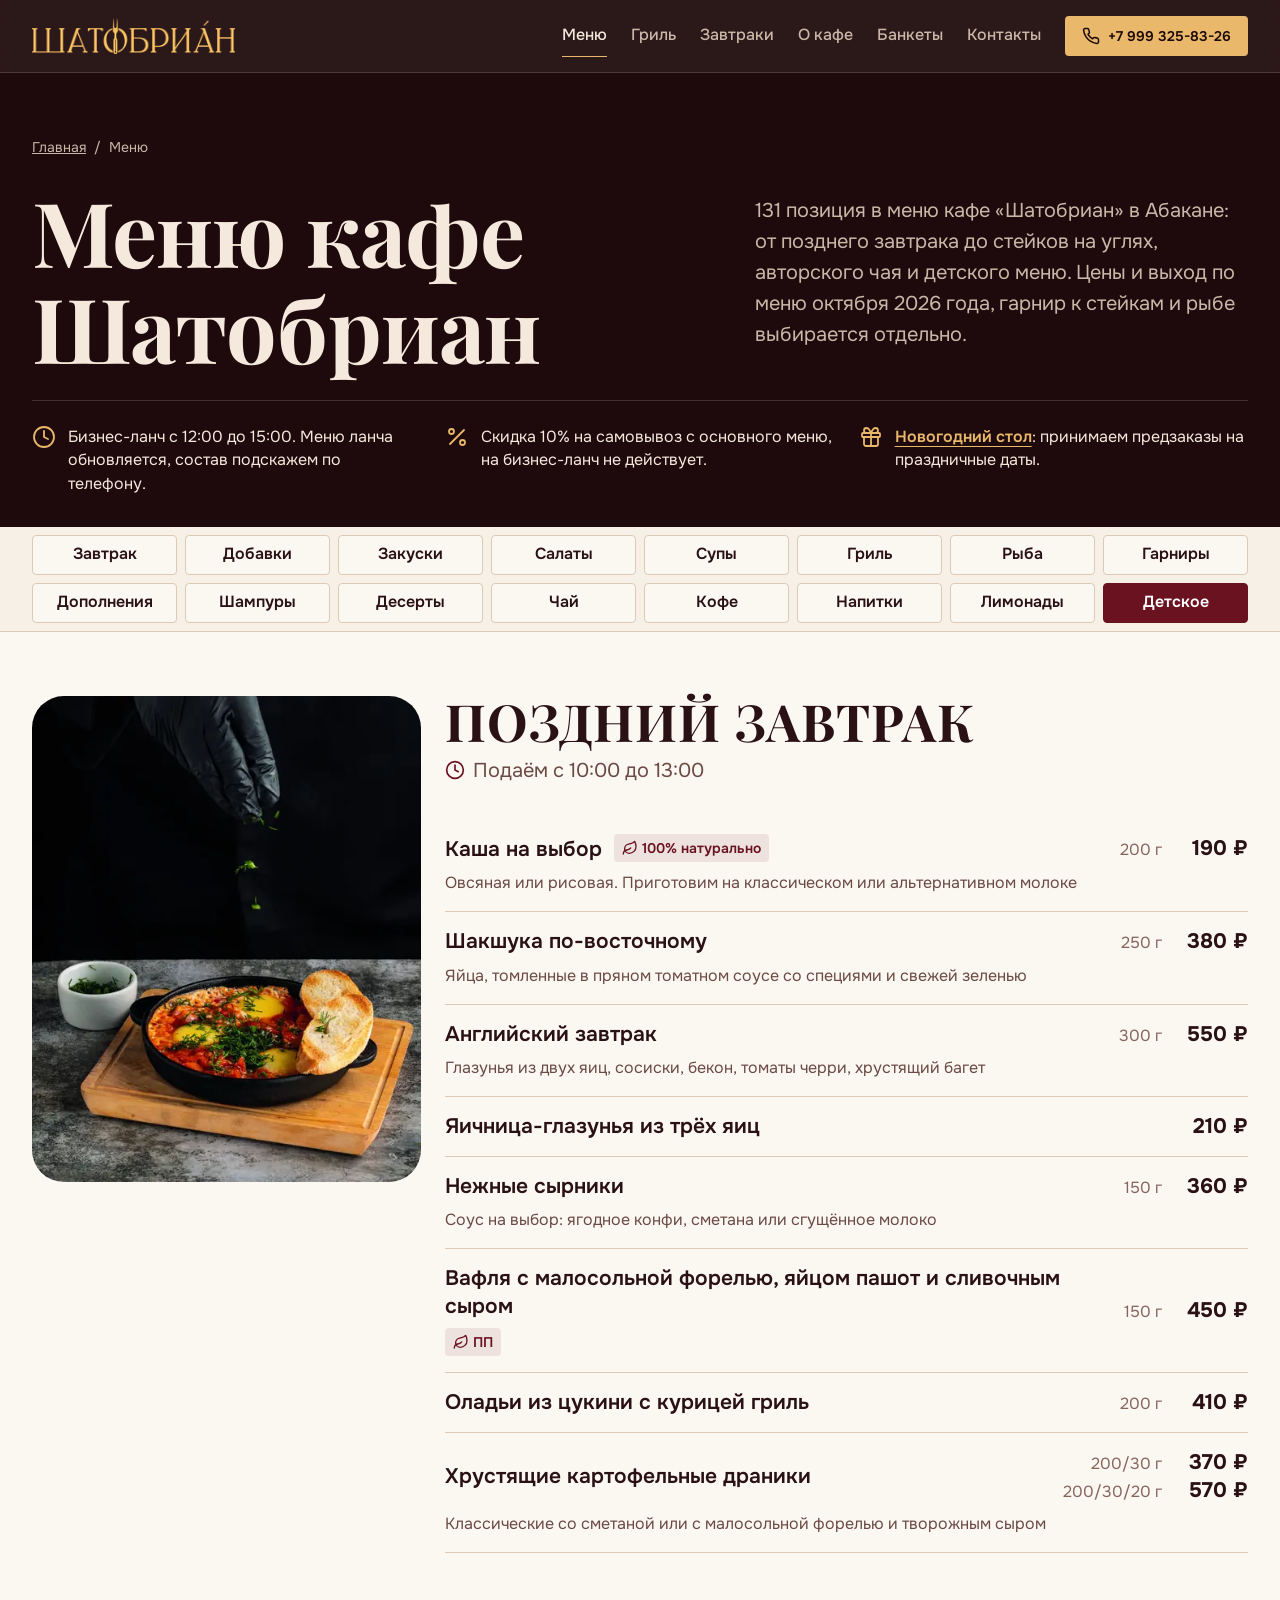
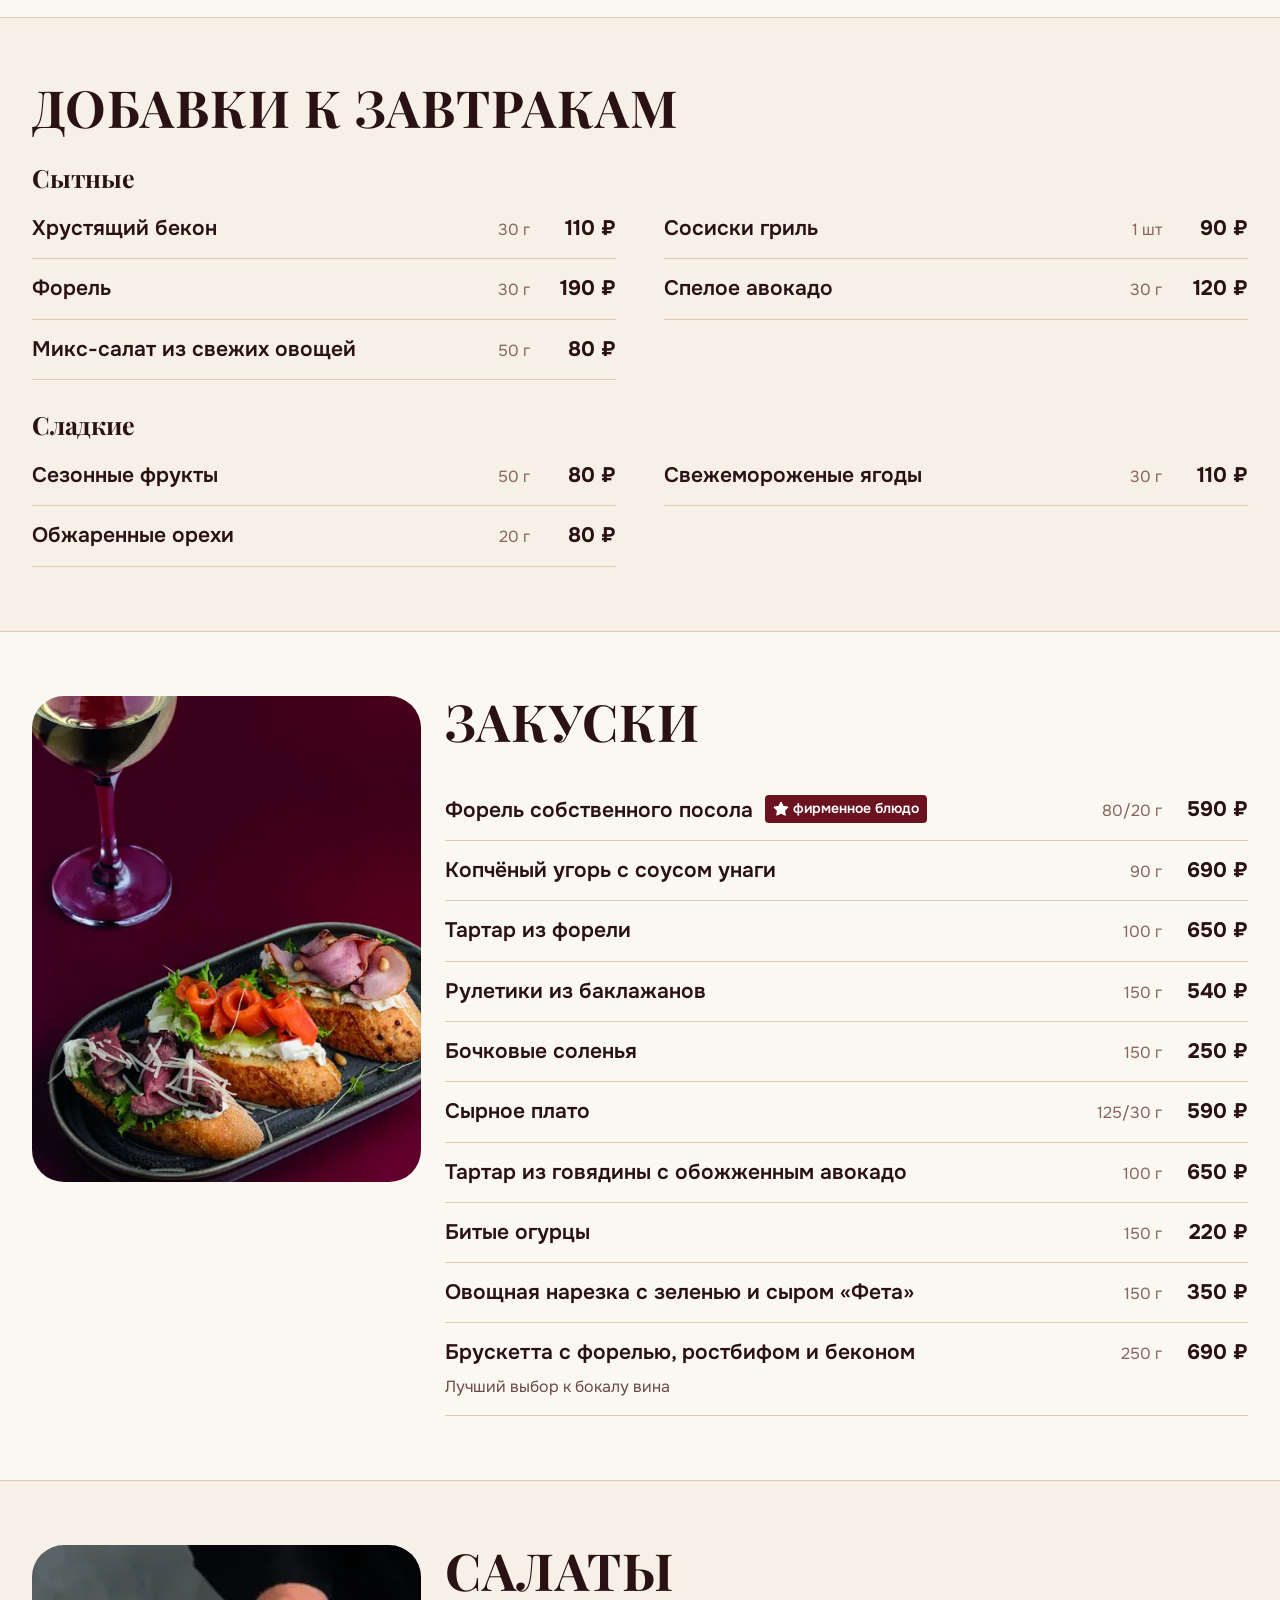
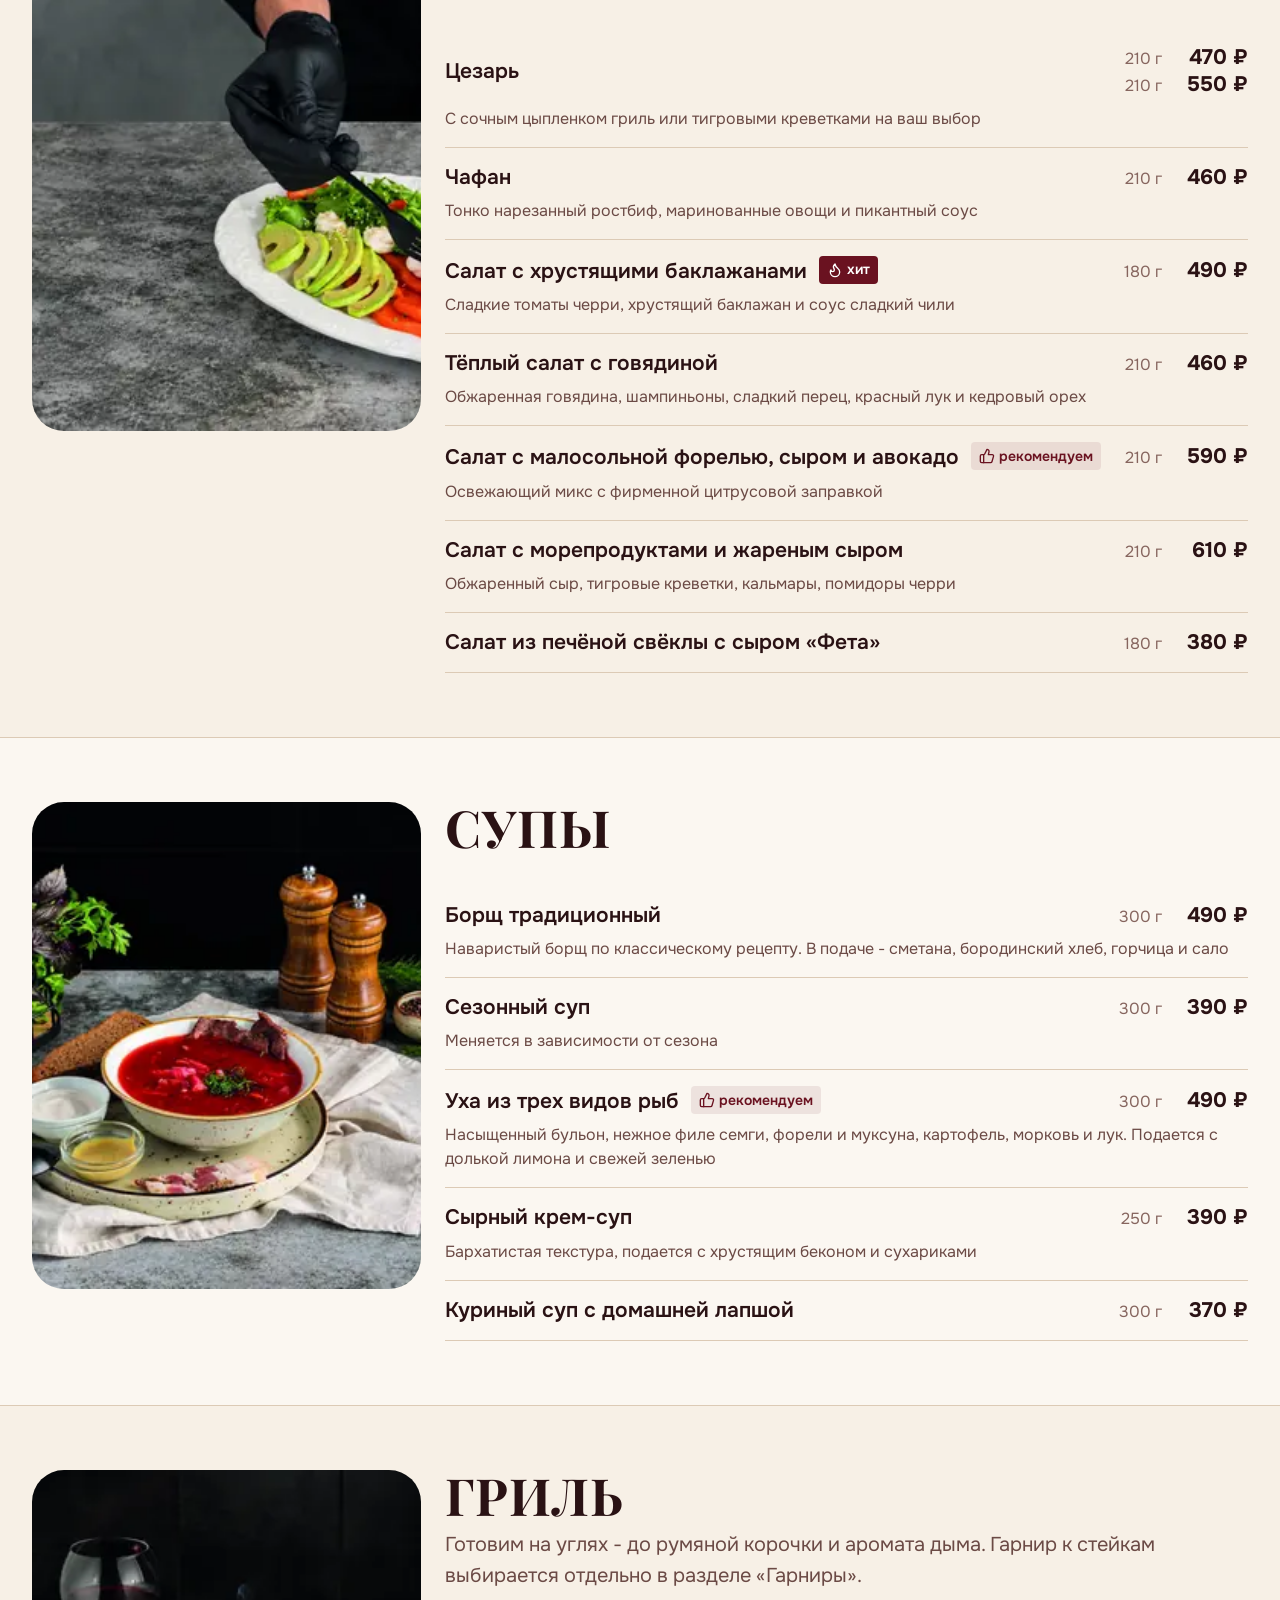
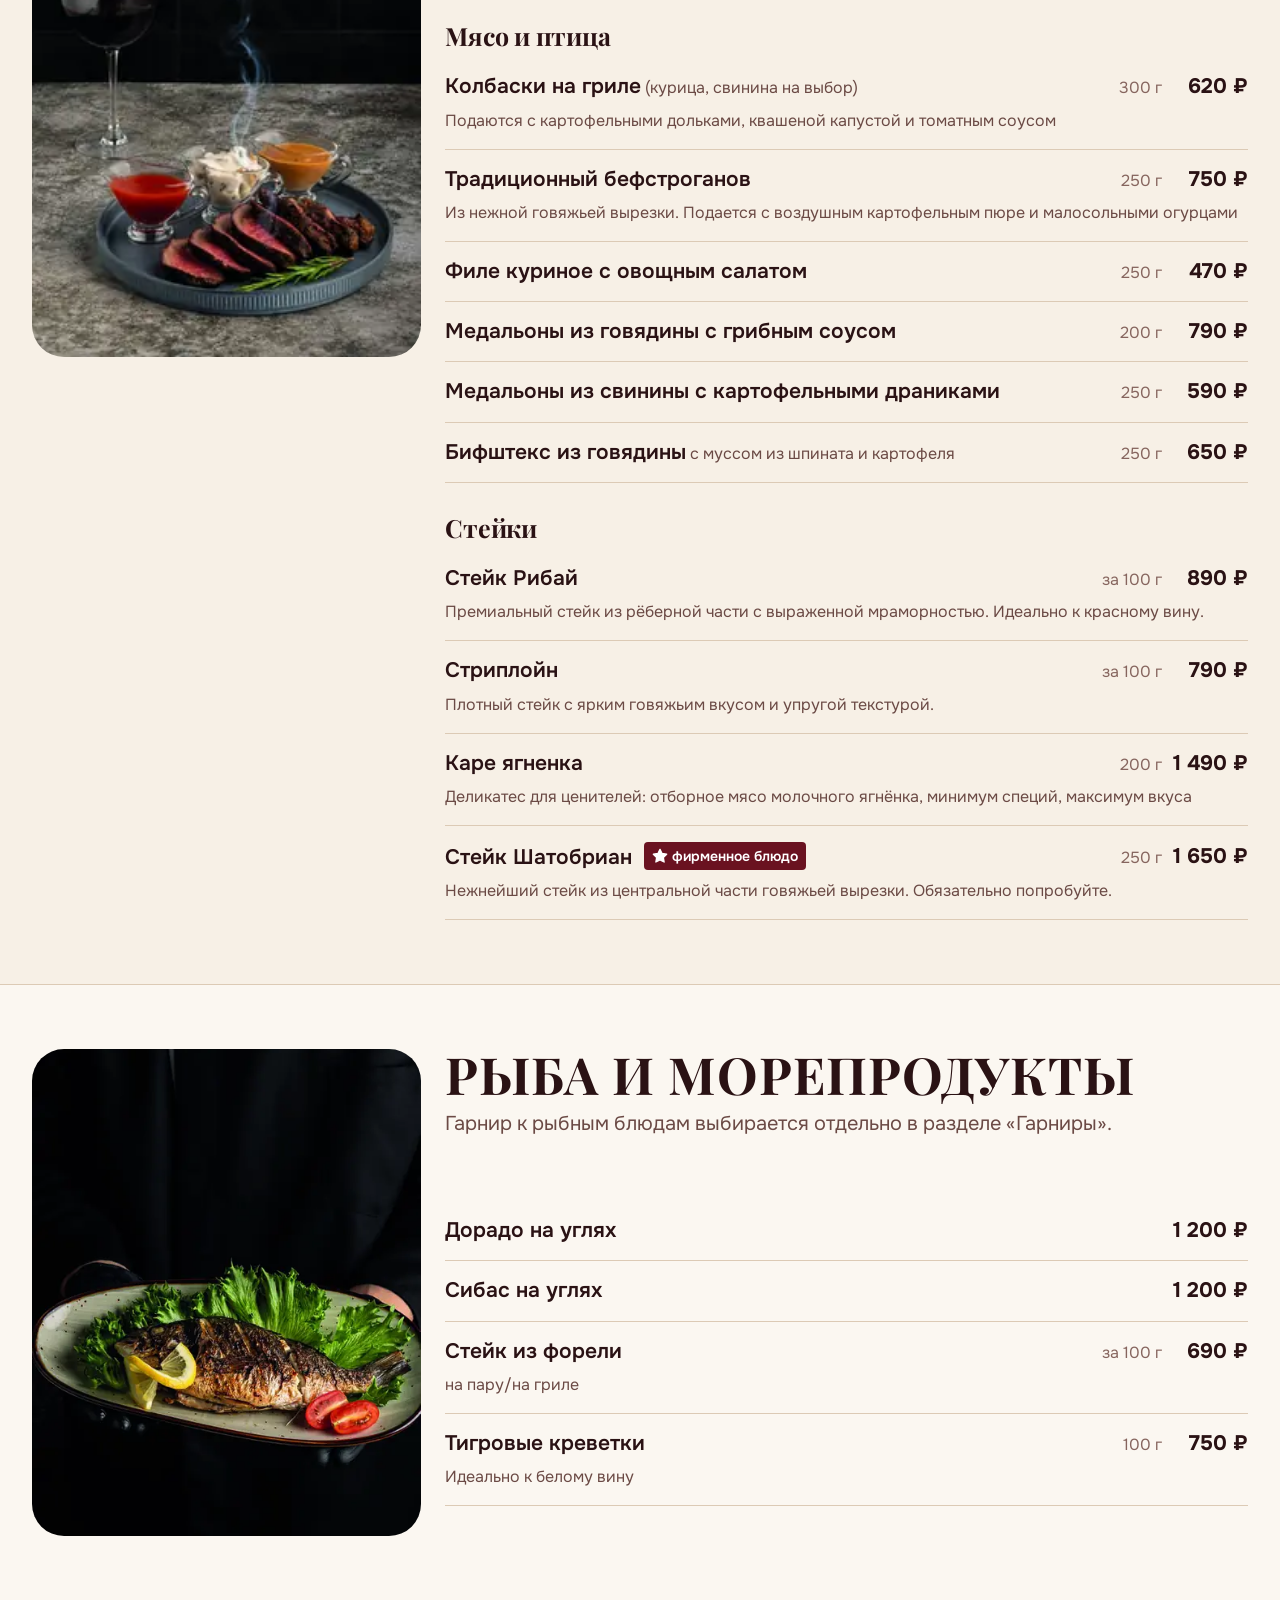
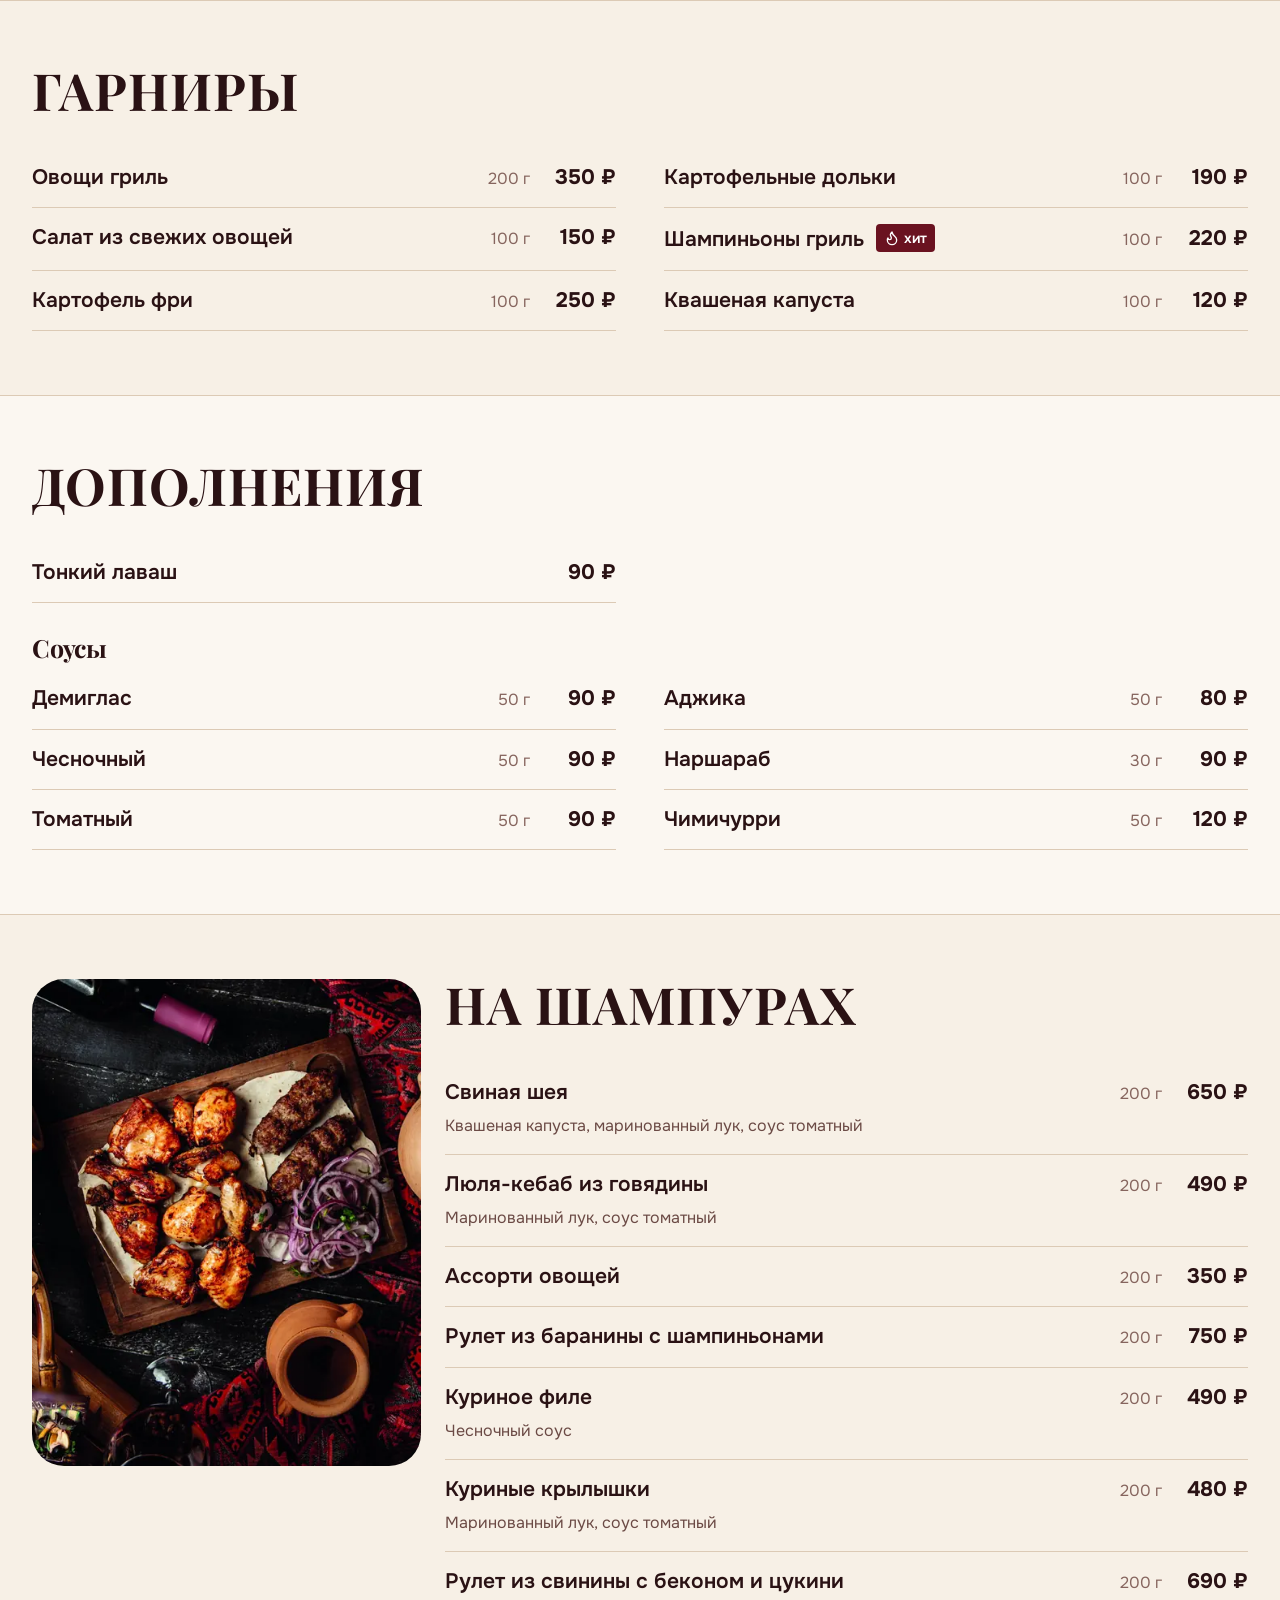
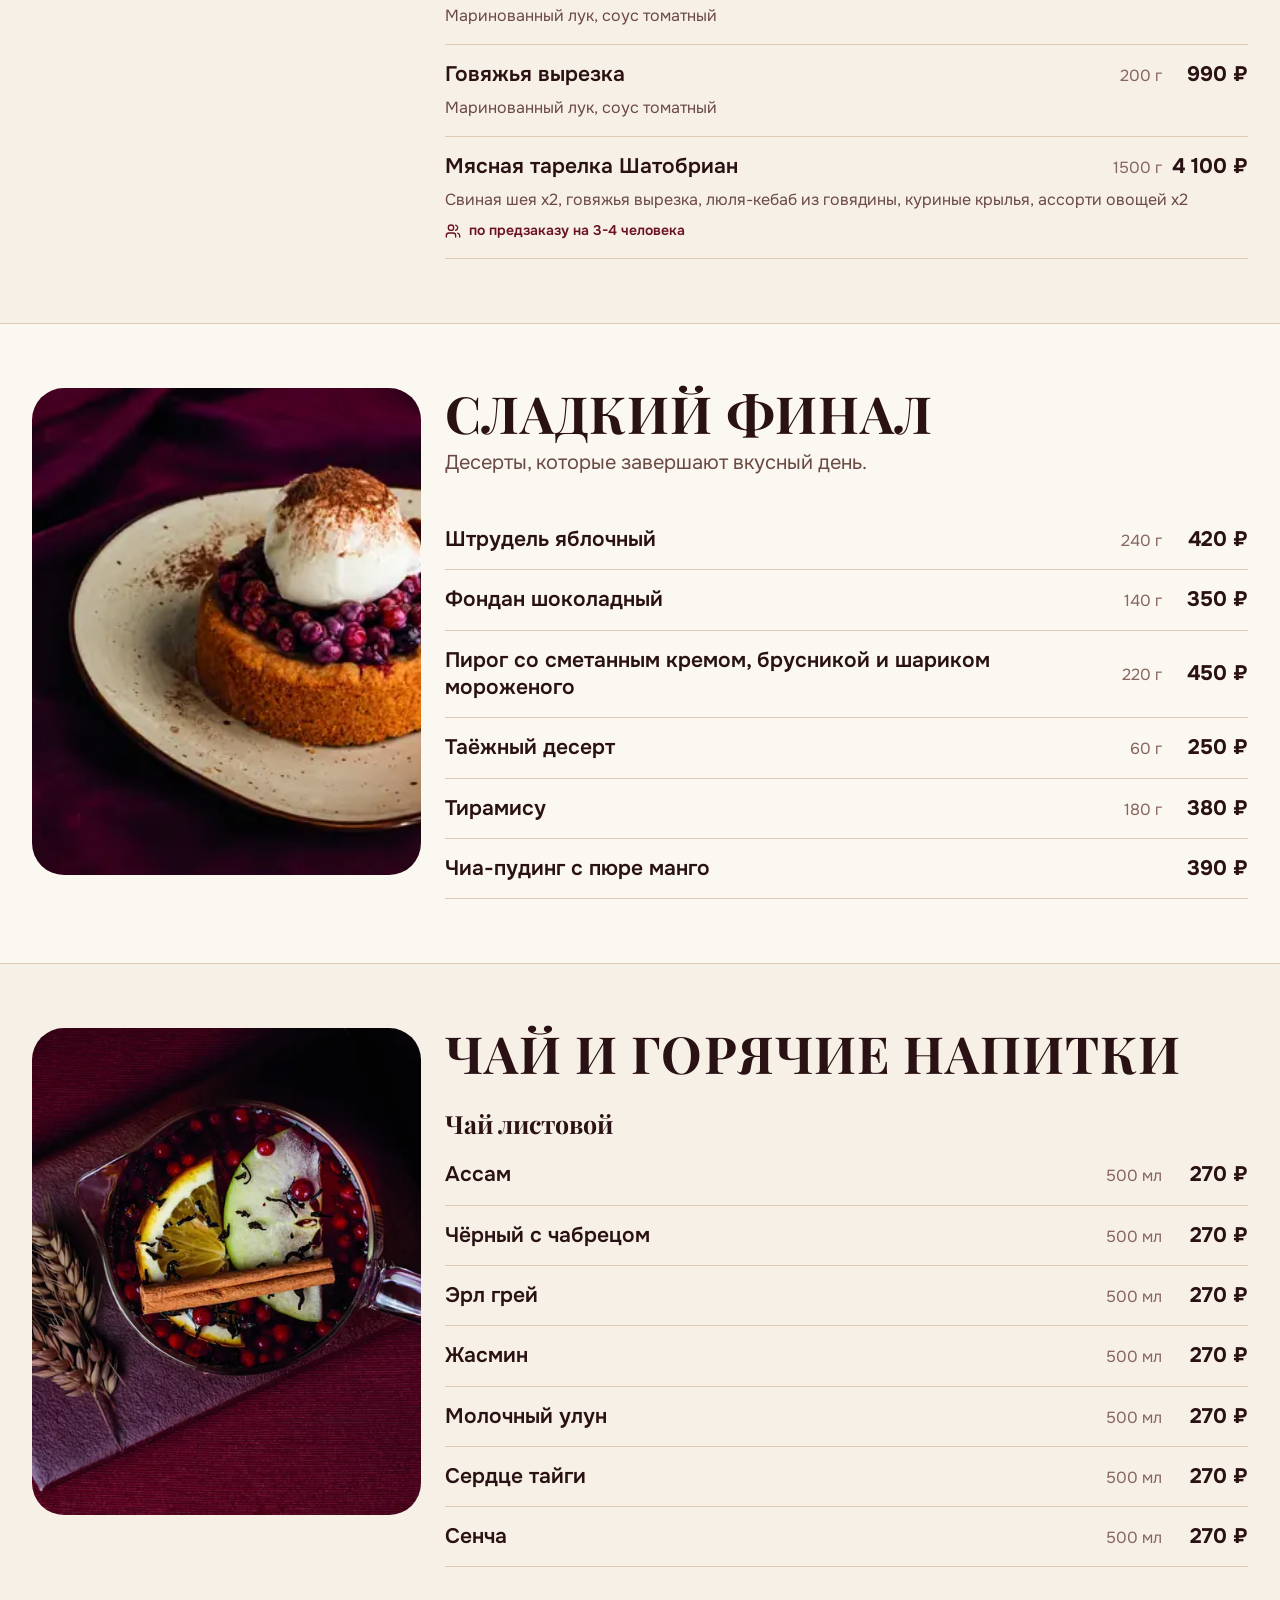
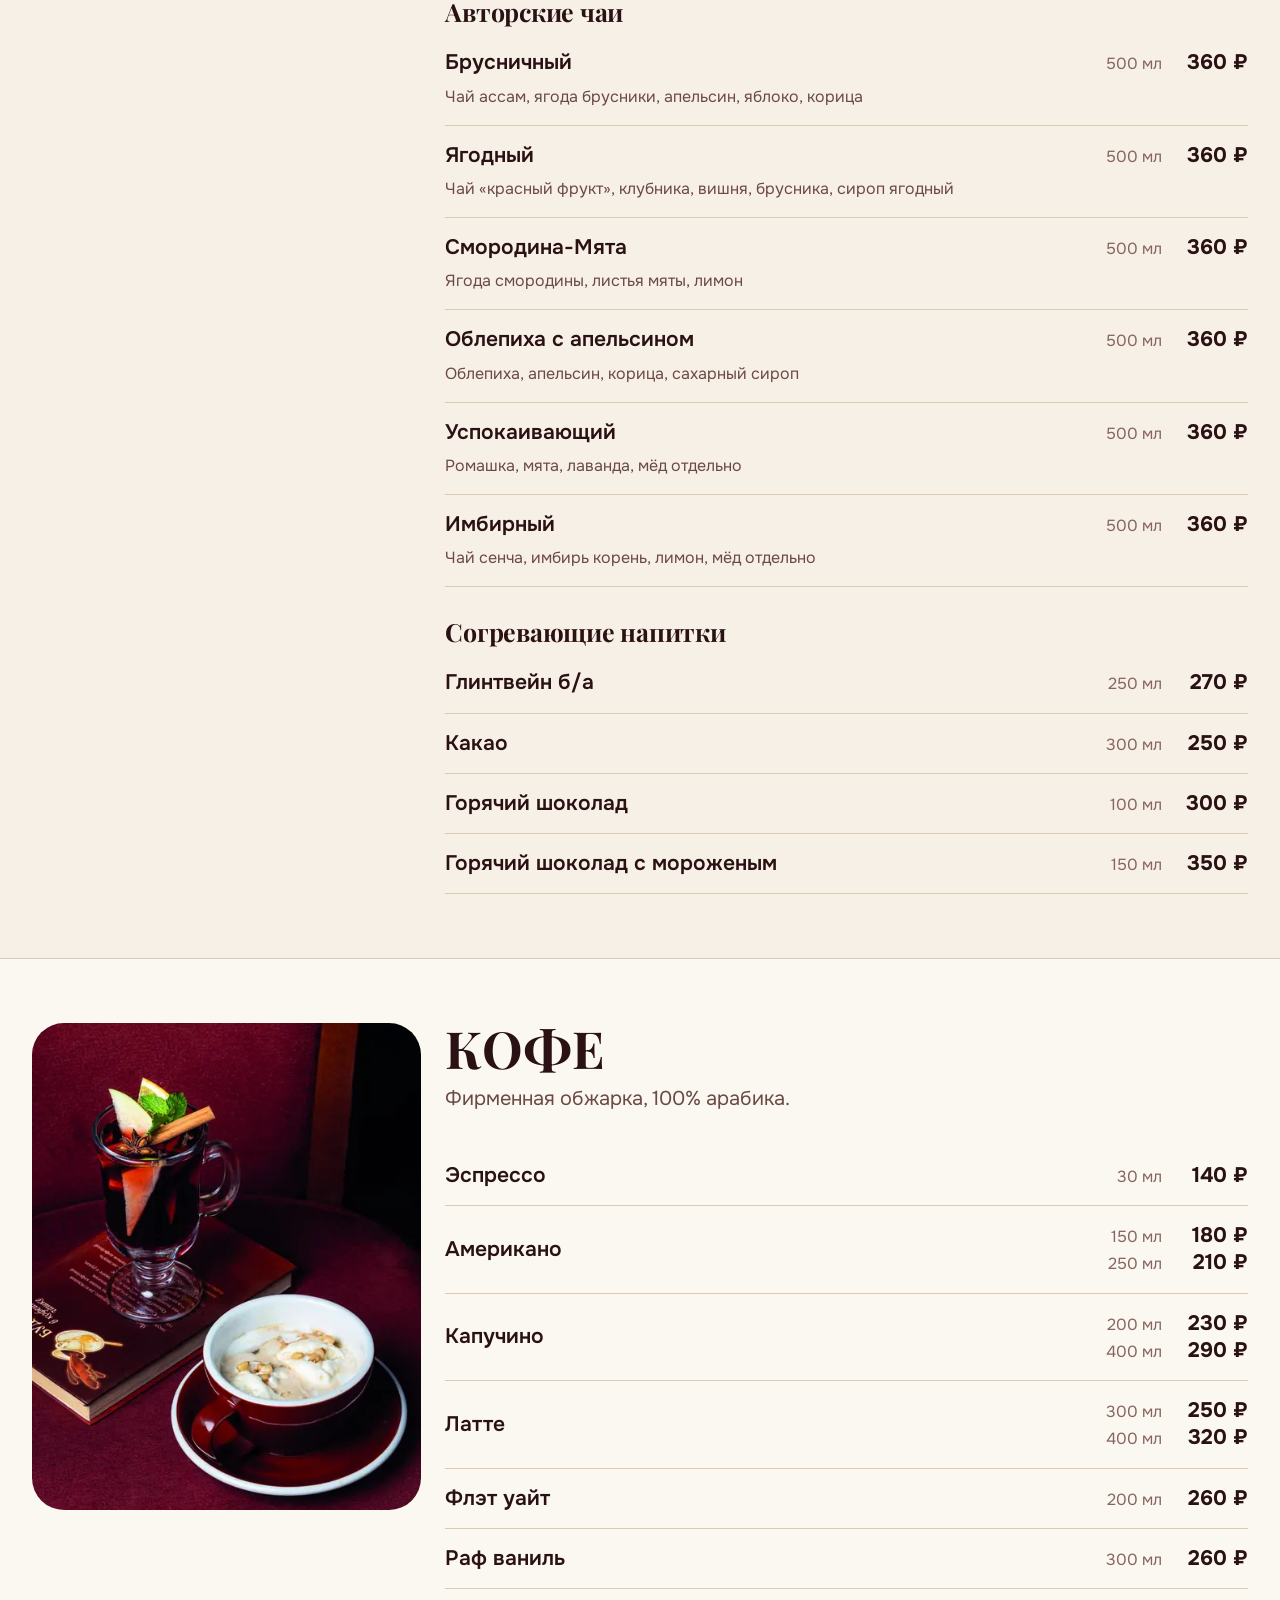
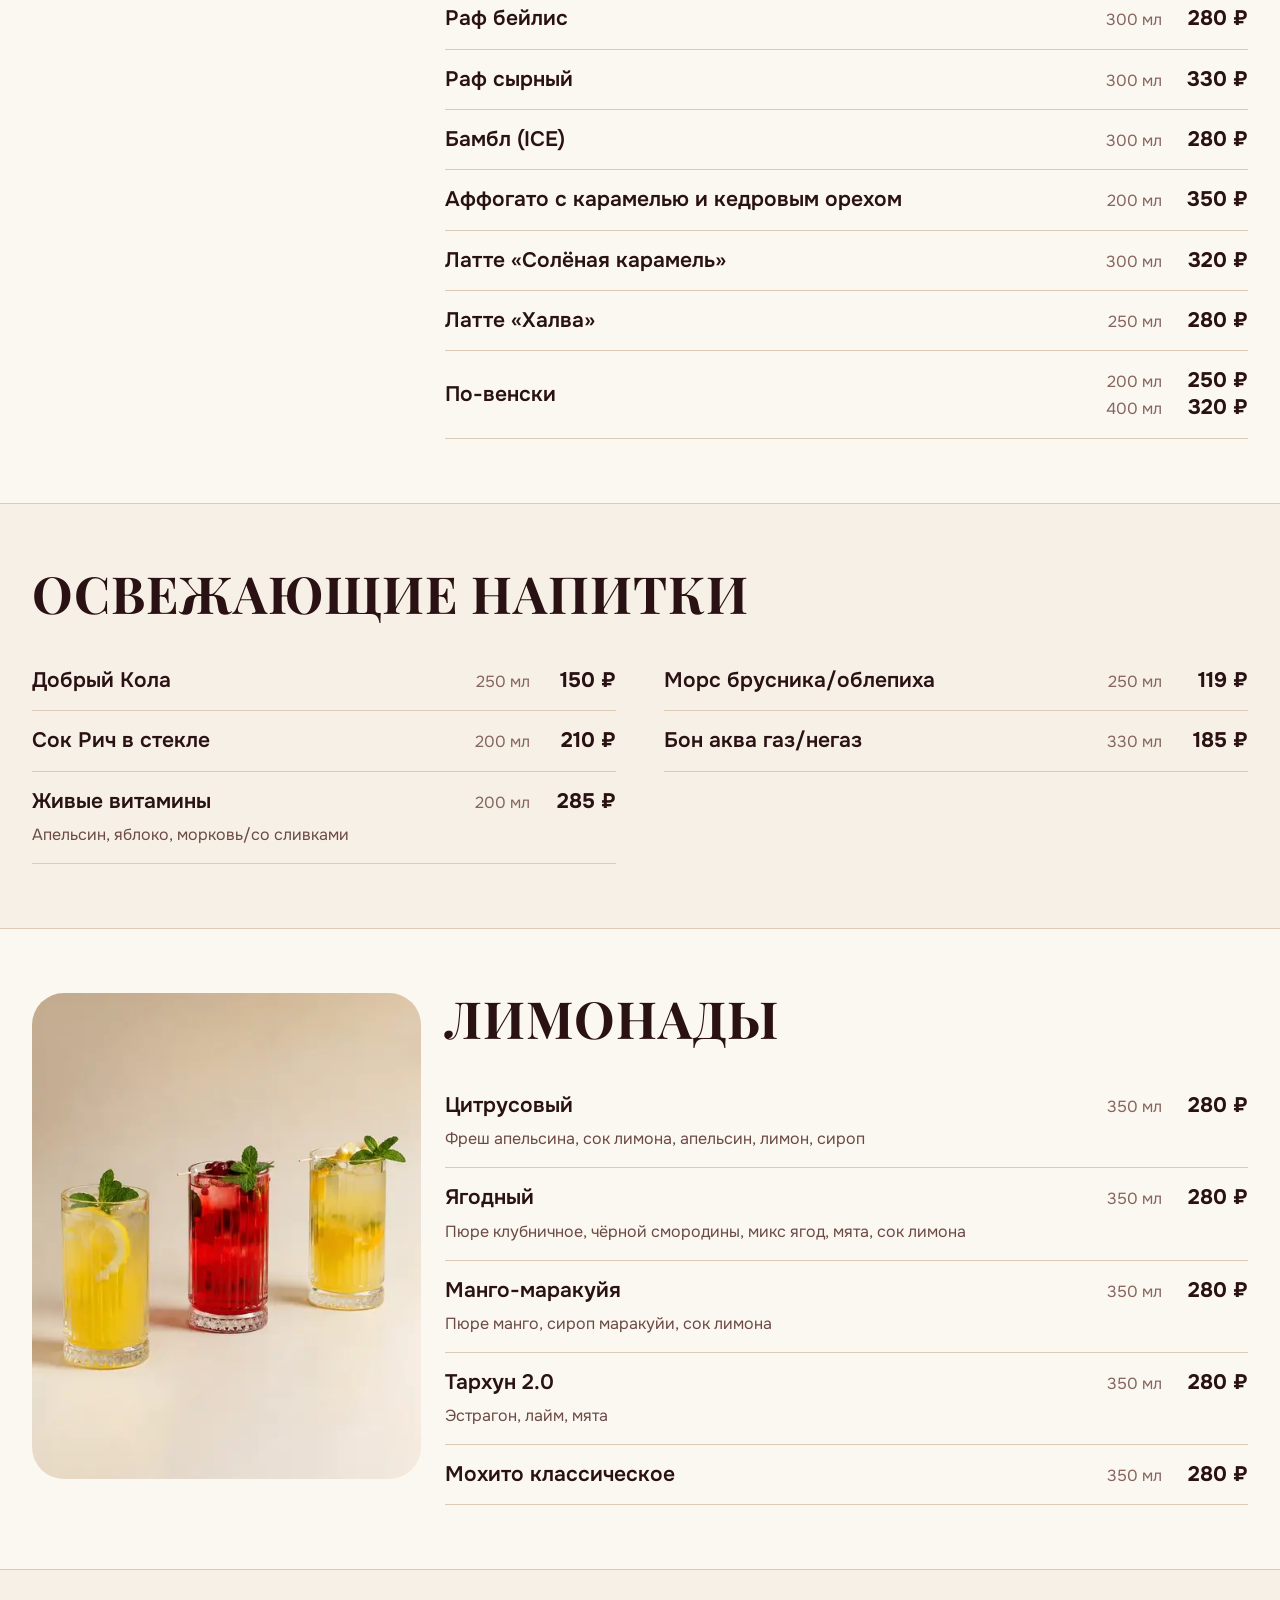
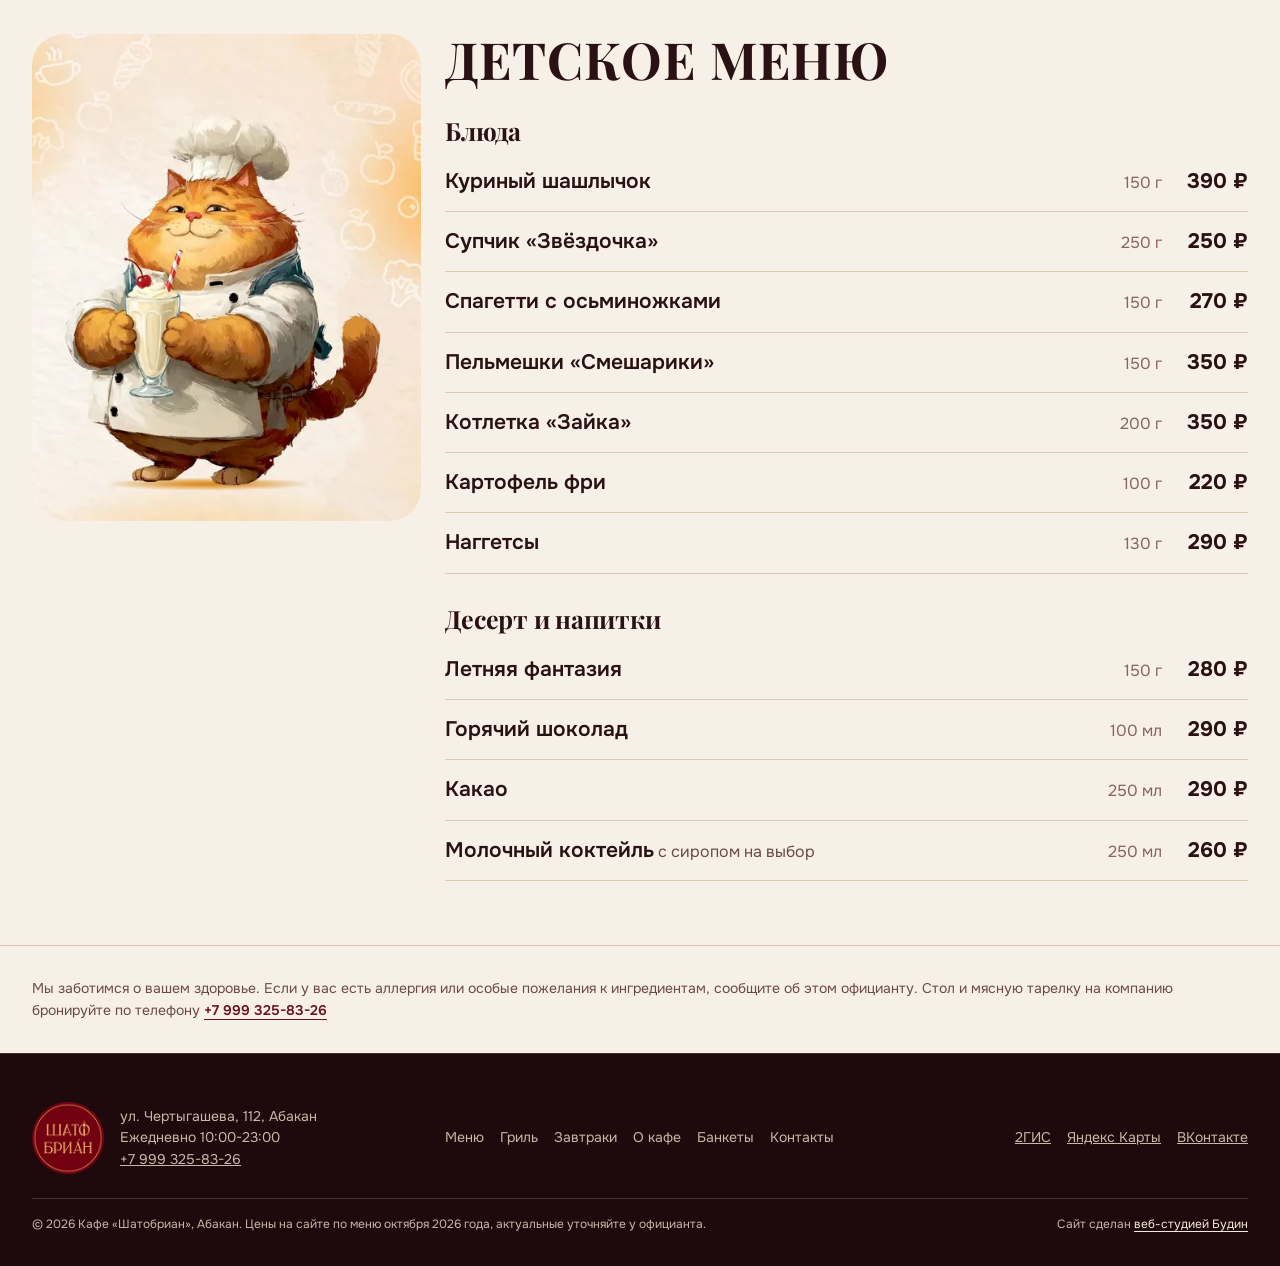
==== commit 4991c535: "Сайт на домене шатобриан.рф: CNAME, индексация открыта, sitemap и robots на домен Co-Authored-By: Cl" ====
--- a/menu/index.html
+++ b/menu/index.html
@@ -1 +1 @@
-<!DOCTYPE html><html lang="ru"> <head><meta name="robots" content="noindex, nofollow"><meta charset="utf-8"><meta name="viewport" content="width=device-width, initial-scale=1"><title>Меню кафе «Шатобриан» в Абакане с ценами</title><meta name="description" content="Меню «Шатобриана» с ценами и выходом: завтраки от 190 ₽, стейки и гриль на углях, шашлык, десерты, чай, кофе и детское меню. $131 позиция."><link rel="canonical" href="https://shatobrian-abakan.ru/menu/"><meta name="theme-color" content="#1e0a0c"><link rel="icon" href="/shatobrian/favicon.png" type="image/png"><link rel="apple-touch-icon" href="/shatobrian/apple-touch-icon.png"><meta property="og:type" content="website"><meta property="og:locale" content="ru_RU"><meta property="og:site_name" content="Кафе «Шатобриан»"><meta property="og:title" content="Меню кафе «Шатобриан» в Абакане с ценами"><meta property="og:description" content="Меню «Шатобриана» с ценами и выходом: завтраки от 190 ₽, стейки и гриль на углях, шашлык, десерты, чай, кофе и детское меню. $131 позиция."><meta property="og:url" content="https://shatobrian-abakan.ru/menu/"><meta property="og:image" content="https://shatobrian-abakan.ru/img/og.jpg"><meta property="og:image:width" content="1200"><meta property="og:image:height" content="630"><script type="application/ld+json">{"@context":"https://schema.org","@type":"Restaurant","@id":"https://shatobrian-abakan.ru/#restaurant","name":"Кафе «Шатобриан»","alternateName":"Шатобриан","slogan":"Место, где пламя встречает вкус","url":"https://shatobrian-abakan.ru/","logo":"https://shatobrian-abakan.ru/img/logo-320.webp","image":["https://shatobrian-abakan.ru/img/og.jpg","https://shatobrian-abakan.ru/img/steak-1440.webp","https://shatobrian-abakan.ru/img/hall-907.webp"],"telephone":"+7 999 325-83-26","email":"ms.shatobrian@mail.ru","address":{"@type":"PostalAddress","streetAddress":"ул. Чертыгашева, 112, 1 этаж, помещение 76","addressLocality":"Абакан","addressRegion":"Республика Хакасия","postalCode":"655017","addressCountry":"RU"},"geo":{"@type":"GeoCoordinates","latitude":53.724842,"longitude":91.441329},"openingHoursSpecification":[{"@type":"OpeningHoursSpecification","dayOfWeek":["Monday","Tuesday","Wednesday","Thursday","Friday","Saturday","Sunday"],"opens":"10:00","closes":"23:00"}],"servesCuisine":["Русская кухня","Европейская кухня","Гриль"],"priceRange":"Средний чек 1000 ₽","currenciesAccepted":"RUB","paymentAccepted":"Картой, наличными, по QR-коду и СБП","acceptsReservations":true,"hasMenu":"https://shatobrian-abakan.ru/menu/","sameAs":["https://2gis.ru/abakan/firm/70000001113504880","https://yandex.ru/maps/org/shatobrian/190250804180/","https://vk.ru/chateaubriandcafe"]}</script><script type="application/ld+json">{"@context":"https://schema.org","@type":"BreadcrumbList","itemListElement":[{"@type":"ListItem","position":1,"name":"Главная","item":"https://shatobrian-abakan.ru/"},{"@type":"ListItem","position":2,"name":"Меню","item":"https://shatobrian-abakan.ru/menu/"}]}</script><script type="application/ld+json">{"@context":"https://schema.org","@type":"Menu","name":"Меню кафе «Шатобриан»","url":"https://shatobrian-abakan.ru/menu/","inLanguage":"ru","hasMenuSection":[{"@type":"MenuSection","name":"Поздний завтрак","hasMenuItem":[{"@type":"MenuItem","name":"Каша на выбор","description":"Овсяная или рисовая. Приготовим на классическом или альтернативном молоке","offers":{"@type":"Offer","price":190,"priceCurrency":"RUB"}},{"@type":"MenuItem","name":"Шакшука по-восточному","description":"Яйца, томленные в пряном томатном соусе со специями и свежей зеленью","offers":{"@type":"Offer","price":380,"priceCurrency":"RUB"}},{"@type":"MenuItem","name":"Английский завтрак","description":"Глазунья из двух яиц, сосиски, бекон, томаты черри, хрустящий багет","offers":{"@type":"Offer","price":550,"priceCurrency":"RUB"}},{"@type":"MenuItem","name":"Яичница-глазунья из трёх яиц","offers":{"@type":"Offer","price":210,"priceCurrency":"RUB"}},{"@type":"MenuItem","name":"Нежные сырники","description":"Соус на выбор: ягодное конфи, сметана или сгущённое молоко","offers":{"@type":"Offer","price":360,"priceCurrency":"RUB"}},{"@type":"MenuItem","name":"Вафля с малосольной форелью, яйцом пашот и сливочным сыром","offers":{"@type":"Offer","price":450,"priceCurrency":"RUB"}},{"@type":"MenuItem","name":"Оладьи из цукини с курицей гриль","offers":{"@type":"Offer","price":410,"priceCurrency":"RUB"}},{"@type":"MenuItem","name":"Хрустящие картофельные драники","description":"Классические со сметаной или с малосольной форелью и творожным сыром","offers":{"@type":"Offer","price":370,"priceCurrency":"RUB"}}]},{"@type":"MenuSection","name":"Добавки к завтракам","hasMenuItem":[{"@type":"MenuItem","name":"Хрустящий бекон","offers":{"@type":"Offer","price":110,"priceCurrency":"RUB"}},{"@type":"MenuItem","name":"Сосиски гриль","offers":{"@type":"Offer","price":90,"priceCurrency":"RUB"}},{"@type":"MenuItem","name":"Форель","offers":{"@type":"Offer","price":190,"priceCurrency":"RUB"}},{"@type":"MenuItem","name":"Спелое авокадо","offers":{"@type":"Offer","price":120,"priceCurrency":"RUB"}},{"@type":"MenuItem","name":"Микс-салат из свежих овощей","offers":{"@type":"Offer","price":80,"priceCurrency":"RUB"}},{"@type":"MenuItem","name":"Сезонные фрукты","offers":{"@type":"Offer","price":80,"priceCurrency":"RUB"}},{"@type":"MenuItem","name":"Свежемороженые ягоды","offers":{"@type":"Offer","price":110,"priceCurrency":"RUB"}},{"@type":"MenuItem","name":"Обжаренные орехи","offers":{"@type":"Offer","price":80,"priceCurrency":"RUB"}}]},{"@type":"MenuSection","name":"Закуски","hasMenuItem":[{"@type":"MenuItem","name":"Форель собственного посола","offers":{"@type":"Offer","price":590,"priceCurrency":"RUB"}},{"@type":"MenuItem","name":"Копчёный угорь с соусом унаги","offers":{"@type":"Offer","price":690,"priceCurrency":"RUB"}},{"@type":"MenuItem","name":"Тартар из форели","offers":{"@type":"Offer","price":650,"priceCurrency":"RUB"}},{"@type":"MenuItem","name":"Рулетики из баклажанов","offers":{"@type":"Offer","price":540,"priceCurrency":"RUB"}},{"@type":"MenuItem","name":"Бочковые соленья","offers":{"@type":"Offer","price":250,"priceCurrency":"RUB"}},{"@type":"MenuItem","name":"Сырное плато","offers":{"@type":"Offer","price":590,"priceCurrency":"RUB"}},{"@type":"MenuItem","name":"Тартар из говядины с обожженным авокадо","offers":{"@type":"Offer","price":650,"priceCurrency":"RUB"}},{"@type":"MenuItem","name":"Битые огурцы","offers":{"@type":"Offer","price":220,"priceCurrency":"RUB"}},{"@type":"MenuItem","name":"Овощная нарезка с зеленью и сыром «Фета»","offers":{"@type":"Offer","price":350,"priceCurrency":"RUB"}},{"@type":"MenuItem","name":"Брускетта с форелью, ростбифом и беконом","description":"Лучший выбор к бокалу вина","offers":{"@type":"Offer","price":690,"priceCurrency":"RUB"}}]},{"@type":"MenuSection","name":"Салаты","hasMenuItem":[{"@type":"MenuItem","name":"Цезарь","description":"С сочным цыпленком гриль или тигровыми креветками на ваш выбор","offers":{"@type":"Offer","price":470,"priceCurrency":"RUB"}},{"@type":"MenuItem","name":"Чафан","description":"Тонко нарезанный ростбиф, маринованные овощи и пикантный соус","offers":{"@type":"Offer","price":460,"priceCurrency":"RUB"}},{"@type":"MenuItem","name":"Салат с хрустящими баклажанами","description":"Сладкие томаты черри, хрустящий баклажан и соус сладкий чили","offers":{"@type":"Offer","price":490,"priceCurrency":"RUB"}},{"@type":"MenuItem","name":"Тёплый салат с говядиной","description":"Обжаренная говядина, шампиньоны, сладкий перец, красный лук и кедровый орех","offers":{"@type":"Offer","price":460,"priceCurrency":"RUB"}},{"@type":"MenuItem","name":"Салат с малосольной форелью, сыром и авокадо","description":"Освежающий микс с фирменной цитрусовой заправкой","offers":{"@type":"Offer","price":590,"priceCurrency":"RUB"}},{"@type":"MenuItem","name":"Салат с морепродуктами и жареным сыром","description":"Обжаренный сыр, тигровые креветки, кальмары, помидоры черри","offers":{"@type":"Offer","price":610,"priceCurrency":"RUB"}},{"@type":"MenuItem","name":"Салат из печёной свёклы с сыром «Фета»","offers":{"@type":"Offer","price":380,"priceCurrency":"RUB"}}]},{"@type":"MenuSection","name":"Супы","hasMenuItem":[{"@type":"MenuItem","name":"Борщ традиционный","description":"Наваристый борщ по классическому рецепту. В подаче - сметана, бородинский хлеб, горчица и сало","offers":{"@type":"Offer","price":490,"priceCurrency":"RUB"}},{"@type":"MenuItem","name":"Сезонный суп","description":"Меняется в зависимости от сезона","offers":{"@type":"Offer","price":390,"priceCurrency":"RUB"}},{"@type":"MenuItem","name":"Уха из трех видов рыб","description":"Насыщенный бульон, нежное филе семги, форели и муксуна, картофель, морковь и лук. Подается с долькой лимона и свежей зеленью","offers":{"@type":"Offer","price":490,"priceCurrency":"RUB"}},{"@type":"MenuItem","name":"Сырный крем-суп","description":"Бархатистая текстура, подается с хрустящим беконом и сухариками","offers":{"@type":"Offer","price":390,"priceCurrency":"RUB"}},{"@type":"MenuItem","name":"Куриный суп с домашней лапшой","offers":{"@type":"Offer","price":370,"priceCurrency":"RUB"}}]},{"@type":"MenuSection","name":"Гриль","hasMenuItem":[{"@type":"MenuItem","name":"Колбаски на гриле","description":"Подаются с картофельными дольками, квашеной капустой и томатным соусом","offers":{"@type":"Offer","price":620,"priceCurrency":"RUB"}},{"@type":"MenuItem","name":"Традиционный бефстроганов","description":"Из нежной говяжьей вырезки. Подается с воздушным картофельным пюре и малосольными огурцами","offers":{"@type":"Offer","price":750,"priceCurrency":"RUB"}},{"@type":"MenuItem","name":"Филе куриное с овощным салатом","offers":{"@type":"Offer","price":470,"priceCurrency":"RUB"}},{"@type":"MenuItem","name":"Медальоны из говядины с грибным соусом","offers":{"@type":"Offer","price":790,"priceCurrency":"RUB"}},{"@type":"MenuItem","name":"Медальоны из свинины с картофельными драниками","offers":{"@type":"Offer","price":590,"priceCurrency":"RUB"}},{"@type":"MenuItem","name":"Бифштекс из говядины","offers":{"@type":"Offer","price":650,"priceCurrency":"RUB"}},{"@type":"MenuItem","name":"Стейк Рибай","description":"Премиальный стейк из рёберной части с выраженной мраморностью. Идеально к красному вину.","offers":{"@type":"Offer","price":890,"priceCurrency":"RUB"}},{"@type":"MenuItem","name":"Стриплойн","description":"Плотный стейк с ярким говяжьим вкусом и упругой текстурой.","offers":{"@type":"Offer","price":790,"priceCurrency":"RUB"}},{"@type":"MenuItem","name":"Каре ягненка","description":"Деликатес для ценителей: отборное мясо молочного ягнёнка, минимум специй, максимум вкуса","offers":{"@type":"Offer","price":1490,"priceCurrency":"RUB"}},{"@type":"MenuItem","name":"Стейк Шатобриан","description":"Нежнейший стейк из центральной части говяжьей вырезки. Обязательно попробуйте.","offers":{"@type":"Offer","price":1650,"priceCurrency":"RUB"}}]},{"@type":"MenuSection","name":"Рыба и морепродукты","hasMenuItem":[{"@type":"MenuItem","name":"Дорадо на углях","offers":{"@type":"Offer","price":1200,"priceCurrency":"RUB"}},{"@type":"MenuItem","name":"Сибас на углях","offers":{"@type":"Offer","price":1200,"priceCurrency":"RUB"}},{"@type":"MenuItem","name":"Стейк из форели","description":"на пару/на гриле","offers":{"@type":"Offer","price":690,"priceCurrency":"RUB"}},{"@type":"MenuItem","name":"Тигровые креветки","description":"Идеально к белому вину","offers":{"@type":"Offer","price":750,"priceCurrency":"RUB"}}]},{"@type":"MenuSection","name":"Гарниры","hasMenuItem":[{"@type":"MenuItem","name":"Овощи гриль","offers":{"@type":"Offer","price":350,"priceCurrency":"RUB"}},{"@type":"MenuItem","name":"Картофельные дольки","offers":{"@type":"Offer","price":190,"priceCurrency":"RUB"}},{"@type":"MenuItem","name":"Салат из свежих овощей","offers":{"@type":"Offer","price":150,"priceCurrency":"RUB"}},{"@type":"MenuItem","name":"Шампиньоны гриль","offers":{"@type":"Offer","price":220,"priceCurrency":"RUB"}},{"@type":"MenuItem","name":"Картофель фри","offers":{"@type":"Offer","price":250,"priceCurrency":"RUB"}},{"@type":"MenuItem","name":"Квашеная капуста","offers":{"@type":"Offer","price":120,"priceCurrency":"RUB"}}]},{"@type":"MenuSection","name":"Дополнения","hasMenuItem":[{"@type":"MenuItem","name":"Тонкий лаваш","offers":{"@type":"Offer","price":90,"priceCurrency":"RUB"}},{"@type":"MenuItem","name":"Демиглас","offers":{"@type":"Offer","price":90,"priceCurrency":"RUB"}},{"@type":"MenuItem","name":"Аджика","offers":{"@type":"Offer","price":80,"priceCurrency":"RUB"}},{"@type":"MenuItem","name":"Чесночный","offers":{"@type":"Offer","price":90,"priceCurrency":"RUB"}},{"@type":"MenuItem","name":"Наршараб","offers":{"@type":"Offer","price":90,"priceCurrency":"RUB"}},{"@type":"MenuItem","name":"Томатный","offers":{"@type":"Offer","price":90,"priceCurrency":"RUB"}},{"@type":"MenuItem","name":"Чимичурри","offers":{"@type":"Offer","price":120,"priceCurrency":"RUB"}}]},{"@type":"MenuSection","name":"На шампурах","hasMenuItem":[{"@type":"MenuItem","name":"Свиная шея","description":"Квашеная капуста, маринованный лук, соус томатный","offers":{"@type":"Offer","price":650,"priceCurrency":"RUB"}},{"@type":"MenuItem","name":"Люля-кебаб из говядины","description":"Маринованный лук, соус томатный","offers":{"@type":"Offer","price":490,"priceCurrency":"RUB"}},{"@type":"MenuItem","name":"Ассорти овощей","offers":{"@type":"Offer","price":350,"priceCurrency":"RUB"}},{"@type":"MenuItem","name":"Рулет из баранины с шампиньонами","offers":{"@type":"Offer","price":750,"priceCurrency":"RUB"}},{"@type":"MenuItem","name":"Куриное филе","description":"Чесночный соус","offers":{"@type":"Offer","price":490,"priceCurrency":"RUB"}},{"@type":"MenuItem","name":"Куриные крылышки","description":"Маринованный лук, соус томатный","offers":{"@type":"Offer","price":480,"priceCurrency":"RUB"}},{"@type":"MenuItem","name":"Рулет из свинины с беконом и цукини","description":"Маринованный лук, соус томатный","offers":{"@type":"Offer","price":690,"priceCurrency":"RUB"}},{"@type":"MenuItem","name":"Говяжья вырезка","description":"Маринованный лук, соус томатный","offers":{"@type":"Offer","price":990,"priceCurrency":"RUB"}},{"@type":"MenuItem","name":"Мясная тарелка Шатобриан","description":"Свиная шея х2, говяжья вырезка, люля-кебаб из говядины, куриные крылья, ассорти овощей х2","offers":{"@type":"Offer","price":4100,"priceCurrency":"RUB"}}]},{"@type":"MenuSection","name":"Сладкий финал","hasMenuItem":[{"@type":"MenuItem","name":"Штрудель яблочный","offers":{"@type":"Offer","price":420,"priceCurrency":"RUB"}},{"@type":"MenuItem","name":"Фондан шоколадный","offers":{"@type":"Offer","price":350,"priceCurrency":"RUB"}},{"@type":"MenuItem","name":"Пирог со сметанным кремом, брусникой и шариком мороженого","offers":{"@type":"Offer","price":450,"priceCurrency":"RUB"}},{"@type":"MenuItem","name":"Таёжный десерт","offers":{"@type":"Offer","price":250,"priceCurrency":"RUB"}},{"@type":"MenuItem","name":"Тирамису","offers":{"@type":"Offer","price":380,"priceCurrency":"RUB"}},{"@type":"MenuItem","name":"Чиа-пудинг с пюре манго","offers":{"@type":"Offer","price":390,"priceCurrency":"RUB"}}]},{"@type":"MenuSection","name":"Чай и горячие напитки","hasMenuItem":[{"@type":"MenuItem","name":"Ассам","offers":{"@type":"Offer","price":270,"priceCurrency":"RUB"}},{"@type":"MenuItem","name":"Чёрный с чабрецом","offers":{"@type":"Offer","price":270,"priceCurrency":"RUB"}},{"@type":"MenuItem","name":"Эрл грей","offers":{"@type":"Offer","price":270,"priceCurrency":"RUB"}},{"@type":"MenuItem","name":"Жасмин","offers":{"@type":"Offer","price":270,"priceCurrency":"RUB"}},{"@type":"MenuItem","name":"Молочный улун","offers":{"@type":"Offer","price":270,"priceCurrency":"RUB"}},{"@type":"MenuItem","name":"Сердце тайги","offers":{"@type":"Offer","price":270,"priceCurrency":"RUB"}},{"@type":"MenuItem","name":"Сенча","offers":{"@type":"Offer","price":270,"priceCurrency":"RUB"}},{"@type":"MenuItem","name":"Брусничный","description":"Чай ассам, ягода брусники, апельсин, яблоко, корица","offers":{"@type":"Offer","price":360,"priceCurrency":"RUB"}},{"@type":"MenuItem","name":"Ягодный","description":"Чай «красный фрукт», клубника, вишня, брусника, сироп ягодный","offers":{"@type":"Offer","price":360,"priceCurrency":"RUB"}},{"@type":"MenuItem","name":"Смородина-Мята","description":"Ягода смородины, листья мяты, лимон","offers":{"@type":"Offer","price":360,"priceCurrency":"RUB"}},{"@type":"MenuItem","name":"Облепиха с апельсином","description":"Облепиха, апельсин, корица, сахарный сироп","offers":{"@type":"Offer","price":360,"priceCurrency":"RUB"}},{"@type":"MenuItem","name":"Успокаивающий","description":"Ромашка, мята, лаванда, мёд отдельно","offers":{"@type":"Offer","price":360,"priceCurrency":"RUB"}},{"@type":"MenuItem","name":"Имбирный","description":"Чай сенча, имбирь корень, лимон, мёд отдельно","offers":{"@type":"Offer","price":360,"priceCurrency":"RUB"}},{"@type":"MenuItem","name":"Глинтвейн б/а","offers":{"@type":"Offer","price":270,"priceCurrency":"RUB"}},{"@type":"MenuItem","name":"Какао","offers":{"@type":"Offer","price":250,"priceCurrency":"RUB"}},{"@type":"MenuItem","name":"Горячий шоколад","offers":{"@type":"Offer","price":300,"priceCurrency":"RUB"}},{"@type":"MenuItem","name":"Горячий шоколад с мороженым","offers":{"@type":"Offer","price":350,"priceCurrency":"RUB"}}]},{"@type":"MenuSection","name":"Кофе","hasMenuItem":[{"@type":"MenuItem","name":"Эспрессо","offers":{"@type":"Offer","price":140,"priceCurrency":"RUB"}},{"@type":"MenuItem","name":"Американо","offers":{"@type":"Offer","price":180,"priceCurrency":"RUB"}},{"@type":"MenuItem","name":"Капучино","offers":{"@type":"Offer","price":230,"priceCurrency":"RUB"}},{"@type":"MenuItem","name":"Латте","offers":{"@type":"Offer","price":250,"priceCurrency":"RUB"}},{"@type":"MenuItem","name":"Флэт уайт","offers":{"@type":"Offer","price":260,"priceCurrency":"RUB"}},{"@type":"MenuItem","name":"Раф ваниль","offers":{"@type":"Offer","price":260,"priceCurrency":"RUB"}},{"@type":"MenuItem","name":"Раф бейлис","offers":{"@type":"Offer","price":280,"priceCurrency":"RUB"}},{"@type":"MenuItem","name":"Раф сырный","offers":{"@type":"Offer","price":330,"priceCurrency":"RUB"}},{"@type":"MenuItem","name":"Бамбл (ICE)","offers":{"@type":"Offer","price":280,"priceCurrency":"RUB"}},{"@type":"MenuItem","name":"Аффогато с карамелью и кедровым орехом","offers":{"@type":"Offer","price":350,"priceCurrency":"RUB"}},{"@type":"MenuItem","name":"Латте «Солёная карамель»","offers":{"@type":"Offer","price":320,"priceCurrency":"RUB"}},{"@type":"MenuItem","name":"Латте «Халва»","offers":{"@type":"Offer","price":280,"priceCurrency":"RUB"}},{"@type":"MenuItem","name":"По-венски","offers":{"@type":"Offer","price":250,"priceCurrency":"RUB"}}]},{"@type":"MenuSection","name":"Освежающие напитки","hasMenuItem":[{"@type":"MenuItem","name":"Добрый Кола","offers":{"@type":"Offer","price":150,"priceCurrency":"RUB"}},{"@type":"MenuItem","name":"Морс брусника/облепиха","offers":{"@type":"Offer","price":119,"priceCurrency":"RUB"}},{"@type":"MenuItem","name":"Сок Рич в стекле","offers":{"@type":"Offer","price":210,"priceCurrency":"RUB"}},{"@type":"MenuItem","name":"Бон аква газ/негаз","offers":{"@type":"Offer","price":185,"priceCurrency":"RUB"}},{"@type":"MenuItem","name":"Живые витамины","description":"Апельсин, яблоко, морковь/со сливками","offers":{"@type":"Offer","price":285,"priceCurrency":"RUB"}}]},{"@type":"MenuSection","name":"Лимонады","hasMenuItem":[{"@type":"MenuItem","name":"Цитрусовый","description":"Фреш апельсина, сок лимона, апельсин, лимон, сироп","offers":{"@type":"Offer","price":280,"priceCurrency":"RUB"}},{"@type":"MenuItem","name":"Ягодный","description":"Пюре клубничное, чёрной смородины, микс ягод, мята, сок лимона","offers":{"@type":"Offer","price":280,"priceCurrency":"RUB"}},{"@type":"MenuItem","name":"Манго-маракуйя","description":"Пюре манго, сироп маракуйи, сок лимона","offers":{"@type":"Offer","price":280,"priceCurrency":"RUB"}},{"@type":"MenuItem","name":"Тархун 2.0","description":"Эстрагон, лайм, мята","offers":{"@type":"Offer","price":280,"priceCurrency":"RUB"}},{"@type":"MenuItem","name":"Мохито классическое","offers":{"@type":"Offer","price":280,"priceCurrency":"RUB"}}]},{"@type":"MenuSection","name":"Детское меню","hasMenuItem":[{"@type":"MenuItem","name":"Куриный шашлычок","offers":{"@type":"Offer","price":390,"priceCurrency":"RUB"}},{"@type":"MenuItem","name":"Супчик «Звёздочка»","offers":{"@type":"Offer","price":250,"priceCurrency":"RUB"}},{"@type":"MenuItem","name":"Спагетти с осьминожками","offers":{"@type":"Offer","price":270,"priceCurrency":"RUB"}},{"@type":"MenuItem","name":"Пельмешки «Смешарики»","offers":{"@type":"Offer","price":350,"priceCurrency":"RUB"}},{"@type":"MenuItem","name":"Котлетка «Зайка»","offers":{"@type":"Offer","price":350,"priceCurrency":"RUB"}},{"@type":"MenuItem","name":"Картофель фри","offers":{"@type":"Offer","price":220,"priceCurrency":"RUB"}},{"@type":"MenuItem","name":"Наггетсы","offers":{"@type":"Offer","price":290,"priceCurrency":"RUB"}},{"@type":"MenuItem","name":"Летняя фантазия","offers":{"@type":"Offer","price":280,"priceCurrency":"RUB"}},{"@type":"MenuItem","name":"Горячий шоколад","offers":{"@type":"Offer","price":290,"priceCurrency":"RUB"}},{"@type":"MenuItem","name":"Какао","offers":{"@type":"Offer","price":290,"priceCurrency":"RUB"}},{"@type":"MenuItem","name":"Молочный коктейль","offers":{"@type":"Offer","price":260,"priceCurrency":"RUB"}}]}]}</script><link rel="stylesheet" href="/shatobrian/_astro/index.Bs1c1c0l.css"></head> <body> <a class="skip" href="#main">К содержанию</a> <header class="header dark"> <div class="shell header__in"> <a class="brand" href="/shatobrian/" aria-label="Кафе «Шатобриан», на главную"> <img src="/shatobrian/img/logo-word-40.webp" srcset="/shatobrian/img/logo-word-40.webp 1x, /shatobrian/img/logo-word-80.webp 2x, /shatobrian/img/logo-word-120.webp 3x" width="203" height="36" alt="" aria-hidden="true"> </a> <nav class="nav" aria-label="Разделы сайта"> <a href="/shatobrian/menu/" aria-current="page">Меню</a><a href="/shatobrian/menu/#gril">Гриль</a><a href="/shatobrian/menu/#zavtrak">Завтраки</a><a href="/shatobrian/#kafe">О кафе</a><a href="/shatobrian/#bankety">Банкеты</a><a href="/shatobrian/#kontakty">Контакты</a> </nav> <a class="btn btn--gold" href="tel:+79993258326" aria-label="Позвонить: +7 999 325-83-26"> <svg viewBox="0 0 24 24" fill="none" stroke="currentColor" stroke-width="2" stroke-linecap="round" stroke-linejoin="round" aria-hidden="true"><path d="M22 16.9v3a2 2 0 0 1-2.2 2 19.8 19.8 0 0 1-8.6-3.1 19.5 19.5 0 0 1-6-6A19.8 19.8 0 0 1 2.1 4.2 2 2 0 0 1 4.1 2h3a2 2 0 0 1 2 1.7c.1.9.4 1.8.7 2.7a2 2 0 0 1-.5 2.1L8 9.8a16 16 0 0 0 6 6l1.3-1.3a2 2 0 0 1 2.1-.4c.9.3 1.8.6 2.7.7a2 2 0 0 1 1.7 2z"></path></svg> <span>+7 999 325-83-26</span> </a> <details class="burger"> <summary aria-label="Открыть разделы сайта"> <svg viewBox="0 0 24 24" fill="none" stroke="currentColor" stroke-width="2" stroke-linecap="round" aria-hidden="true"><path d="M4 7h16M4 12h16M4 17h16"></path></svg> </summary> <nav class="burger__panel" aria-label="Разделы сайта"> <a href="/shatobrian/menu/">Меню</a><a href="/shatobrian/menu/#gril">Гриль</a><a href="/shatobrian/menu/#zavtrak">Завтраки</a><a href="/shatobrian/#kafe">О кафе</a><a href="/shatobrian/#bankety">Банкеты</a><a href="/shatobrian/#kontakty">Контакты</a> </nav> </details> </div> </header> <main id="main">  <section class="mhead dark" aria-labelledby="menu-title"> <div class="shell grid mhead__in"> <nav class="crumbs" aria-label="Хлебные крошки"><a href="/shatobrian/">Главная</a><span aria-hidden="true">/</span><span>Меню</span></nav> <h1 id="menu-title">Меню кафе Шатобриан</h1> <p class="mhead__lead">131 позиция: от позднего завтрака до стейков на углях, авторского чая и детского меню. Цены и выход по меню октября 2026 года, гарнир к стейкам и рыбе выбирается отдельно.</p> <ul class="mhead__offers" aria-label="Ланч и предложения"> <li><svg viewBox="0 0 24 24" aria-hidden="true"><circle cx="12" cy="12" r="10"/><path d="M12 6v6l4 2"/></svg><span>Бизнес-ланч с 12:00 до 15:00. Меню ланча обновляется, состав подскажем по телефону.</span></li> <li><svg viewBox="0 0 24 24" aria-hidden="true"><path d="M19 5 5 19"/><circle cx="6.5" cy="6.5" r="2.5"/><circle cx="17.5" cy="17.5" r="2.5"/></svg><span>Скидка 10% на самовывоз с основного меню, на бизнес-ланч не действует.</span></li> <li><svg viewBox="0 0 24 24" aria-hidden="true"><rect x="3" y="8" width="18" height="4" rx="1"/><path d="M12 8v13"/><path d="M19 12v7a2 2 0 0 1-2 2H7a2 2 0 0 1-2-2v-7"/><path d="M7.5 8a2.5 2.5 0 0 1 0-5C10 3 12 8 12 8s2-5 4.5-5a2.5 2.5 0 0 1 0 5"/></svg><span><a class="link" href="/shatobrian/#novyi-god">Новогодний стол</a>: принимаем предзаказы на праздничные даты.</span></li> </ul> </div> </section> <nav class="mnav" aria-label="Разделы меню"> <div class="shell"> <ul> <li><a href="#zavtrak" data-chip="zavtrak">Завтрак</a></li><li><a href="#dobavki" data-chip="dobavki">Добавки</a></li><li><a href="#zakuski" data-chip="zakuski">Закуски</a></li><li><a href="#salaty" data-chip="salaty">Салаты</a></li><li><a href="#supy" data-chip="supy">Супы</a></li><li><a href="#gril" data-chip="gril">Гриль</a></li><li><a href="#ryba" data-chip="ryba">Рыба</a></li><li><a href="#garniry" data-chip="garniry">Гарниры</a></li><li><a href="#dopolneniya" data-chip="dopolneniya">Дополнения</a></li><li><a href="#shampury" data-chip="shampury">Шампуры</a></li><li><a href="#deserty" data-chip="deserty">Десерты</a></li><li><a href="#chai" data-chip="chai">Чай</a></li><li><a href="#kofe" data-chip="kofe">Кофе</a></li><li><a href="#napitki" data-chip="napitki">Напитки</a></li><li><a href="#limonady" data-chip="limonady">Лимонады</a></li><li><a href="#detskoe" data-chip="detskoe">Детское</a></li> </ul> </div> </nav> <section class="msec" id="zavtrak" aria-labelledby="zavtrak-t" data-sec> <div class="shell grid msec__in"> <div class="msec__head"> <h2 id="zavtrak-t">Поздний завтрак</h2> <p class="msec__time"><svg viewBox="0 0 24 24" aria-hidden="true"><circle cx="12" cy="12" r="10"/><path d="M12 6v6l4 2"/></svg>Подаём с 10:00 до 13:00</p>  </div> <div class="msec__photo"> <img src="/shatobrian/img/shakshuka-1440.webp" srcset="/shatobrian/img/shakshuka-480.webp 480w, /shatobrian/img/shakshuka-960.webp 960w, /shatobrian/img/shakshuka-1440.webp 1440w" sizes="(max-width: 900px) 100vw, 33vw" width="1440" height="2160" alt="Повар посыпает специями шакшуку в чугунной сковороде" style="object-position:50% 100%" loading="lazy" decoding="async"> </div> <div class="msec__items"> <div class="mgroup">  <ul class="mlist"> <li class="dish"> <div class="dish__title"> <span class="dish__name">Каша на выбор</span> <span class="tag"> <svg viewBox="0 0 24 24" aria-hidden="true"><path d="M11 20A7 7 0 0 1 9.8 6.1C15.5 5 17 4.48 19 2c1 2 2 4.18 2 8 0 5.5-4.78 10-10 10Z"/><path d="M2 21c0-3 1.85-5.36 5.08-6C9.5 14.52 12 13 13 12"/></svg>100% натурально </span> </div> <span class="dish__price"> <small>200 г</small><b>190 ₽</b> </span> <p class="dish__desc">Овсяная или рисовая. Приготовим на классическом или альтернативном молоке</p>  </li><li class="dish"> <div class="dish__title"> <span class="dish__name">Шакшука по-восточному</span>  </div> <span class="dish__price"> <small>250 г</small><b>380 ₽</b> </span> <p class="dish__desc">Яйца, томленные в пряном томатном соусе со специями и свежей зеленью</p>  </li><li class="dish"> <div class="dish__title"> <span class="dish__name">Английский завтрак</span>  </div> <span class="dish__price"> <small>300 г</small><b>550 ₽</b> </span> <p class="dish__desc">Глазунья из двух яиц, сосиски, бекон, томаты черри, хрустящий багет</p>  </li><li class="dish"> <div class="dish__title"> <span class="dish__name">Яичница-глазунья из трёх яиц</span>  </div> <span class="dish__price"> <small></small><b>210 ₽</b> </span>   </li><li class="dish"> <div class="dish__title"> <span class="dish__name">Нежные сырники</span>  </div> <span class="dish__price"> <small>150 г</small><b>360 ₽</b> </span> <p class="dish__desc">Соус на выбор: ягодное конфи, сметана или сгущённое молоко</p>  </li><li class="dish"> <div class="dish__title"> <span class="dish__name">Вафля с малосольной форелью, яйцом пашот и сливочным сыром</span> <span class="tag"> <svg viewBox="0 0 24 24" aria-hidden="true"><path d="M11 20A7 7 0 0 1 9.8 6.1C15.5 5 17 4.48 19 2c1 2 2 4.18 2 8 0 5.5-4.78 10-10 10Z"/><path d="M2 21c0-3 1.85-5.36 5.08-6C9.5 14.52 12 13 13 12"/></svg>ПП </span> </div> <span class="dish__price"> <small>150 г</small><b>450 ₽</b> </span>   </li><li class="dish"> <div class="dish__title"> <span class="dish__name">Оладьи из цукини с курицей гриль</span>  </div> <span class="dish__price"> <small>200 г</small><b>410 ₽</b> </span>   </li><li class="dish"> <div class="dish__title"> <span class="dish__name">Хрустящие картофельные драники</span>  </div> <span class="dish__price"> <small>200/30 г</small><b>370 ₽</b><small>200/30/20 г</small><b>570 ₽</b> </span> <p class="dish__desc">Классические со сметаной или с малосольной форелью и творожным сыром</p>  </li> </ul> </div> </div> </div> </section><section class="msec msec--wide" id="dobavki" aria-labelledby="dobavki-t" data-sec> <div class="shell grid msec__in"> <div class="msec__head"> <h2 id="dobavki-t">Добавки к завтракам</h2>   </div>  <div class="msec__items"> <div class="mgroup"> <h3>Сытные</h3> <ul class="mlist"> <li class="dish"> <div class="dish__title"> <span class="dish__name">Хрустящий бекон</span>  </div> <span class="dish__price"> <small>30 г</small><b>110 ₽</b> </span>   </li><li class="dish"> <div class="dish__title"> <span class="dish__name">Сосиски гриль</span>  </div> <span class="dish__price"> <small>1 шт</small><b>90 ₽</b> </span>   </li><li class="dish"> <div class="dish__title"> <span class="dish__name">Форель</span>  </div> <span class="dish__price"> <small>30 г</small><b>190 ₽</b> </span>   </li><li class="dish"> <div class="dish__title"> <span class="dish__name">Спелое авокадо</span>  </div> <span class="dish__price"> <small>30 г</small><b>120 ₽</b> </span>   </li><li class="dish"> <div class="dish__title"> <span class="dish__name">Микс-салат из свежих овощей</span>  </div> <span class="dish__price"> <small>50 г</small><b>80 ₽</b> </span>   </li> </ul> </div><div class="mgroup"> <h3>Сладкие</h3> <ul class="mlist"> <li class="dish"> <div class="dish__title"> <span class="dish__name">Сезонные фрукты</span>  </div> <span class="dish__price"> <small>50 г</small><b>80 ₽</b> </span>   </li><li class="dish"> <div class="dish__title"> <span class="dish__name">Свежемороженые ягоды</span>  </div> <span class="dish__price"> <small>30 г</small><b>110 ₽</b> </span>   </li><li class="dish"> <div class="dish__title"> <span class="dish__name">Обжаренные орехи</span>  </div> <span class="dish__price"> <small>20 г</small><b>80 ₽</b> </span>   </li> </ul> </div> </div> </div> </section><section class="msec" id="zakuski" aria-labelledby="zakuski-t" data-sec> <div class="shell grid msec__in"> <div class="msec__head"> <h2 id="zakuski-t">Закуски</h2>   </div> <div class="msec__photo"> <img src="/shatobrian/img/bruschetta-835.webp" srcset="/shatobrian/img/bruschetta-480.webp 480w, /shatobrian/img/bruschetta-835.webp 835w" sizes="(max-width: 900px) 100vw, 33vw" width="835" height="1252" alt="Брускетты с форелью, ростбифом и беконом и бокал белого вина" loading="lazy" decoding="async"> </div> <div class="msec__items"> <div class="mgroup">  <ul class="mlist"> <li class="dish"> <div class="dish__title"> <span class="dish__name">Форель собственного посола</span> <span class="tag tag--strong"> <svg viewBox="0 0 24 24" aria-hidden="true"><path fill="currentColor" d="M12 2l3.09 6.26L22 9.27l-5 4.87 1.18 6.88L12 17.77l-6.18 3.25L7 14.14 2 9.27l6.91-1.01z"/></svg>фирменное блюдо </span> </div> <span class="dish__price"> <small>80/20 г</small><b>590 ₽</b> </span>   </li><li class="dish"> <div class="dish__title"> <span class="dish__name">Копчёный угорь с соусом унаги</span>  </div> <span class="dish__price"> <small>90 г</small><b>690 ₽</b> </span>   </li><li class="dish"> <div class="dish__title"> <span class="dish__name">Тартар из форели</span>  </div> <span class="dish__price"> <small>100 г</small><b>650 ₽</b> </span>   </li><li class="dish"> <div class="dish__title"> <span class="dish__name">Рулетики из баклажанов</span>  </div> <span class="dish__price"> <small>150 г</small><b>540 ₽</b> </span>   </li><li class="dish"> <div class="dish__title"> <span class="dish__name">Бочковые соленья</span>  </div> <span class="dish__price"> <small>150 г</small><b>250 ₽</b> </span>   </li><li class="dish"> <div class="dish__title"> <span class="dish__name">Сырное плато</span>  </div> <span class="dish__price"> <small>125/30 г</small><b>590 ₽</b> </span>   </li><li class="dish"> <div class="dish__title"> <span class="dish__name">Тартар из говядины с обожженным авокадо</span>  </div> <span class="dish__price"> <small>100 г</small><b>650 ₽</b> </span>   </li><li class="dish"> <div class="dish__title"> <span class="dish__name">Битые огурцы</span>  </div> <span class="dish__price"> <small>150 г</small><b>220 ₽</b> </span>   </li><li class="dish"> <div class="dish__title"> <span class="dish__name">Овощная нарезка с зеленью и сыром «Фета»</span>  </div> <span class="dish__price"> <small>150 г</small><b>350 ₽</b> </span>   </li><li class="dish"> <div class="dish__title"> <span class="dish__name">Брускетта с форелью, ростбифом и беконом</span>  </div> <span class="dish__price"> <small>250 г</small><b>690 ₽</b> </span> <p class="dish__desc">Лучший выбор к бокалу вина</p>  </li> </ul> </div> </div> </div> </section><section class="msec" id="salaty" aria-labelledby="salaty-t" data-sec> <div class="shell grid msec__in"> <div class="msec__head"> <h2 id="salaty-t">Салаты</h2>   </div> <div class="msec__photo"> <img src="/shatobrian/img/salad-trout-1440.webp" srcset="/shatobrian/img/salad-trout-480.webp 480w, /shatobrian/img/salad-trout-960.webp 960w, /shatobrian/img/salad-trout-1440.webp 1440w" sizes="(max-width: 900px) 100vw, 33vw" width="1440" height="960" alt="Салат с малосольной форелью, сыром и авокадо" style="object-position:50% 90%" loading="lazy" decoding="async"> </div> <div class="msec__items"> <div class="mgroup">  <ul class="mlist"> <li class="dish"> <div class="dish__title"> <span class="dish__name">Цезарь</span>  </div> <span class="dish__price"> <small>210 г</small><b>470 ₽</b><small>210 г</small><b>550 ₽</b> </span> <p class="dish__desc">С сочным цыпленком гриль или тигровыми креветками на ваш выбор</p>  </li><li class="dish"> <div class="dish__title"> <span class="dish__name">Чафан</span>  </div> <span class="dish__price"> <small>210 г</small><b>460 ₽</b> </span> <p class="dish__desc">Тонко нарезанный ростбиф, маринованные овощи и пикантный соус</p>  </li><li class="dish"> <div class="dish__title"> <span class="dish__name">Салат с хрустящими баклажанами</span> <span class="tag tag--strong"> <svg viewBox="0 0 24 24" aria-hidden="true"><path d="M8.5 14.5A2.5 2.5 0 0 0 11 12c0-1.38-.5-2-1-3-1.07-2.14-.22-4.05 2-6 .5 2.5 2 4.9 4 6.5 2 1.6 3 3.5 3 5.5a7 7 0 1 1-14 0c0-1.15.43-2.29 1-3a2.5 2.5 0 0 0 2.5 2.5z"/></svg>хит </span> </div> <span class="dish__price"> <small>180 г</small><b>490 ₽</b> </span> <p class="dish__desc">Сладкие томаты черри, хрустящий баклажан и соус сладкий чили</p>  </li><li class="dish"> <div class="dish__title"> <span class="dish__name">Тёплый салат с говядиной</span>  </div> <span class="dish__price"> <small>210 г</small><b>460 ₽</b> </span> <p class="dish__desc">Обжаренная говядина, шампиньоны, сладкий перец, красный лук и кедровый орех</p>  </li><li class="dish"> <div class="dish__title"> <span class="dish__name">Салат с малосольной форелью, сыром и авокадо</span> <span class="tag"> <svg viewBox="0 0 24 24" aria-hidden="true"><path d="M7 10v12"/><path d="M15 5.88 14 10h5.83a2 2 0 0 1 1.92 2.56l-2.33 8A2 2 0 0 1 17.5 22H4a2 2 0 0 1-2-2v-8a2 2 0 0 1 2-2h2.76a2 2 0 0 0 1.79-1.11L12 2a3.13 3.13 0 0 1 3 3.88Z"/></svg>рекомендуем </span> </div> <span class="dish__price"> <small>210 г</small><b>590 ₽</b> </span> <p class="dish__desc">Освежающий микс с фирменной цитрусовой заправкой</p>  </li><li class="dish"> <div class="dish__title"> <span class="dish__name">Салат с морепродуктами и жареным сыром</span>  </div> <span class="dish__price"> <small>210 г</small><b>610 ₽</b> </span> <p class="dish__desc">Обжаренный сыр, тигровые креветки, кальмары, помидоры черри</p>  </li><li class="dish"> <div class="dish__title"> <span class="dish__name">Салат из печёной свёклы с сыром «Фета»</span>  </div> <span class="dish__price"> <small>180 г</small><b>380 ₽</b> </span>   </li> </ul> </div> </div> </div> </section><section class="msec" id="supy" aria-labelledby="supy-t" data-sec> <div class="shell grid msec__in"> <div class="msec__head"> <h2 id="supy-t">Супы</h2>   </div> <div class="msec__photo"> <img src="/shatobrian/img/borsch-1440.webp" srcset="/shatobrian/img/borsch-480.webp 480w, /shatobrian/img/borsch-960.webp 960w, /shatobrian/img/borsch-1440.webp 1440w" sizes="(max-width: 900px) 100vw, 33vw" width="1440" height="960" alt="Борщ традиционный со сметаной, горчицей и бородинским хлебом" style="object-position:30% 60%" loading="lazy" decoding="async"> </div> <div class="msec__items"> <div class="mgroup">  <ul class="mlist"> <li class="dish"> <div class="dish__title"> <span class="dish__name">Борщ традиционный</span>  </div> <span class="dish__price"> <small>300 г</small><b>490 ₽</b> </span> <p class="dish__desc">Наваристый борщ по классическому рецепту. В подаче - сметана, бородинский хлеб, горчица и сало</p>  </li><li class="dish"> <div class="dish__title"> <span class="dish__name">Сезонный суп</span>  </div> <span class="dish__price"> <small>300 г</small><b>390 ₽</b> </span> <p class="dish__desc">Меняется в зависимости от сезона</p>  </li><li class="dish"> <div class="dish__title"> <span class="dish__name">Уха из трех видов рыб</span> <span class="tag"> <svg viewBox="0 0 24 24" aria-hidden="true"><path d="M7 10v12"/><path d="M15 5.88 14 10h5.83a2 2 0 0 1 1.92 2.56l-2.33 8A2 2 0 0 1 17.5 22H4a2 2 0 0 1-2-2v-8a2 2 0 0 1 2-2h2.76a2 2 0 0 0 1.79-1.11L12 2a3.13 3.13 0 0 1 3 3.88Z"/></svg>рекомендуем </span> </div> <span class="dish__price"> <small>300 г</small><b>490 ₽</b> </span> <p class="dish__desc">Насыщенный бульон, нежное филе семги, форели и муксуна, картофель, морковь и лук. Подается с долькой лимона и свежей зеленью</p>  </li><li class="dish"> <div class="dish__title"> <span class="dish__name">Сырный крем-суп</span>  </div> <span class="dish__price"> <small>250 г</small><b>390 ₽</b> </span> <p class="dish__desc">Бархатистая текстура, подается с хрустящим беконом и сухариками</p>  </li><li class="dish"> <div class="dish__title"> <span class="dish__name">Куриный суп с домашней лапшой</span>  </div> <span class="dish__price"> <small>300 г</small><b>370 ₽</b> </span>   </li> </ul> </div> </div> </div> </section><section class="msec" id="gril" aria-labelledby="gril-t" data-sec> <div class="shell grid msec__in"> <div class="msec__head"> <h2 id="gril-t">Гриль</h2>  <p>Готовим на углях - до румяной корочки и аромата дыма. Гарнир к стейкам выбирается отдельно в разделе «Гарниры».</p> </div> <div class="msec__photo"> <img src="/shatobrian/img/steak-1440.webp" srcset="/shatobrian/img/steak-480.webp 480w, /shatobrian/img/steak-960.webp 960w, /shatobrian/img/steak-1440.webp 1440w" sizes="(max-width: 900px) 100vw, 33vw" width="1440" height="958" alt="Стейк на гриле с тремя соусами и бокал красного вина" style="object-position:100% 72%" loading="lazy" decoding="async"> </div> <div class="msec__items"> <div class="mgroup"> <h3>Мясо и птица</h3> <ul class="mlist"> <li class="dish"> <div class="dish__title"> <span class="dish__name">Колбаски на гриле<small> (курица, свинина на выбор)</small></span>  </div> <span class="dish__price"> <small>300 г</small><b>620 ₽</b> </span> <p class="dish__desc">Подаются с картофельными дольками, квашеной капустой и томатным соусом</p>  </li><li class="dish"> <div class="dish__title"> <span class="dish__name">Традиционный бефстроганов</span>  </div> <span class="dish__price"> <small>250 г</small><b>750 ₽</b> </span> <p class="dish__desc">Из нежной говяжьей вырезки. Подается с воздушным картофельным пюре и малосольными огурцами</p>  </li><li class="dish"> <div class="dish__title"> <span class="dish__name">Филе куриное с овощным салатом</span>  </div> <span class="dish__price"> <small>250 г</small><b>470 ₽</b> </span>   </li><li class="dish"> <div class="dish__title"> <span class="dish__name">Медальоны из говядины с грибным соусом</span>  </div> <span class="dish__price"> <small>200 г</small><b>790 ₽</b> </span>   </li><li class="dish"> <div class="dish__title"> <span class="dish__name">Медальоны из свинины с картофельными драниками</span>  </div> <span class="dish__price"> <small>250 г</small><b>590 ₽</b> </span>   </li><li class="dish"> <div class="dish__title"> <span class="dish__name">Бифштекс из говядины<small> с муссом из шпината и картофеля</small></span>  </div> <span class="dish__price"> <small>250 г</small><b>650 ₽</b> </span>   </li> </ul> </div><div class="mgroup"> <h3>Стейки</h3> <ul class="mlist"> <li class="dish"> <div class="dish__title"> <span class="dish__name">Стейк Рибай</span>  </div> <span class="dish__price"> <small>за 100 г</small><b>890 ₽</b> </span> <p class="dish__desc">Премиальный стейк из рёберной части с выраженной мраморностью. Идеально к красному вину.</p>  </li><li class="dish"> <div class="dish__title"> <span class="dish__name">Стриплойн</span>  </div> <span class="dish__price"> <small>за 100 г</small><b>790 ₽</b> </span> <p class="dish__desc">Плотный стейк с ярким говяжьим вкусом и упругой текстурой.</p>  </li><li class="dish"> <div class="dish__title"> <span class="dish__name">Каре ягненка</span>  </div> <span class="dish__price"> <small>200 г</small><b>1 490 ₽</b> </span> <p class="dish__desc">Деликатес для ценителей: отборное мясо молочного ягнёнка, минимум специй, максимум вкуса</p>  </li><li class="dish"> <div class="dish__title"> <span class="dish__name">Стейк Шатобриан</span> <span class="tag tag--strong"> <svg viewBox="0 0 24 24" aria-hidden="true"><path fill="currentColor" d="M12 2l3.09 6.26L22 9.27l-5 4.87 1.18 6.88L12 17.77l-6.18 3.25L7 14.14 2 9.27l6.91-1.01z"/></svg>фирменное блюдо </span> </div> <span class="dish__price"> <small>250 г</small><b>1 650 ₽</b> </span> <p class="dish__desc">Нежнейший стейк из центральной части говяжьей вырезки. Обязательно попробуйте.</p>  </li> </ul> </div> </div> </div> </section><section class="msec" id="ryba" aria-labelledby="ryba-t" data-sec> <div class="shell grid msec__in"> <div class="msec__head"> <h2 id="ryba-t">Рыба и морепродукты</h2>  <p>Гарнир к рыбным блюдам выбирается отдельно в разделе «Гарниры».</p> </div> <div class="msec__photo"> <img src="/shatobrian/img/dorado-835.webp" srcset="/shatobrian/img/dorado-480.webp 480w, /shatobrian/img/dorado-835.webp 835w" sizes="(max-width: 900px) 100vw, 33vw" width="835" height="1252" alt="Повар держит дорадо на углях с лимоном и зеленью" loading="lazy" decoding="async"> </div> <div class="msec__items"> <div class="mgroup">  <ul class="mlist"> <li class="dish"> <div class="dish__title"> <span class="dish__name">Дорадо на углях</span>  </div> <span class="dish__price"> <small></small><b>1 200 ₽</b> </span>   </li><li class="dish"> <div class="dish__title"> <span class="dish__name">Сибас на углях</span>  </div> <span class="dish__price"> <small></small><b>1 200 ₽</b> </span>   </li><li class="dish"> <div class="dish__title"> <span class="dish__name">Стейк из форели</span>  </div> <span class="dish__price"> <small>за 100 г</small><b>690 ₽</b> </span> <p class="dish__desc">на пару/на гриле</p>  </li><li class="dish"> <div class="dish__title"> <span class="dish__name">Тигровые креветки</span>  </div> <span class="dish__price"> <small>100 г</small><b>750 ₽</b> </span> <p class="dish__desc">Идеально к белому вину</p>  </li> </ul> </div> </div> </div> </section><section class="msec msec--wide" id="garniry" aria-labelledby="garniry-t" data-sec> <div class="shell grid msec__in"> <div class="msec__head"> <h2 id="garniry-t">Гарниры</h2>   </div>  <div class="msec__items"> <div class="mgroup">  <ul class="mlist"> <li class="dish"> <div class="dish__title"> <span class="dish__name">Овощи гриль</span>  </div> <span class="dish__price"> <small>200 г</small><b>350 ₽</b> </span>   </li><li class="dish"> <div class="dish__title"> <span class="dish__name">Картофельные дольки</span>  </div> <span class="dish__price"> <small>100 г</small><b>190 ₽</b> </span>   </li><li class="dish"> <div class="dish__title"> <span class="dish__name">Салат из свежих овощей</span>  </div> <span class="dish__price"> <small>100 г</small><b>150 ₽</b> </span>   </li><li class="dish"> <div class="dish__title"> <span class="dish__name">Шампиньоны гриль</span> <span class="tag tag--strong"> <svg viewBox="0 0 24 24" aria-hidden="true"><path d="M8.5 14.5A2.5 2.5 0 0 0 11 12c0-1.38-.5-2-1-3-1.07-2.14-.22-4.05 2-6 .5 2.5 2 4.9 4 6.5 2 1.6 3 3.5 3 5.5a7 7 0 1 1-14 0c0-1.15.43-2.29 1-3a2.5 2.5 0 0 0 2.5 2.5z"/></svg>хит </span> </div> <span class="dish__price"> <small>100 г</small><b>220 ₽</b> </span>   </li><li class="dish"> <div class="dish__title"> <span class="dish__name">Картофель фри</span>  </div> <span class="dish__price"> <small>100 г</small><b>250 ₽</b> </span>   </li><li class="dish"> <div class="dish__title"> <span class="dish__name">Квашеная капуста</span>  </div> <span class="dish__price"> <small>100 г</small><b>120 ₽</b> </span>   </li> </ul> </div> </div> </div> </section><section class="msec msec--wide" id="dopolneniya" aria-labelledby="dopolneniya-t" data-sec> <div class="shell grid msec__in"> <div class="msec__head"> <h2 id="dopolneniya-t">Дополнения</h2>   </div>  <div class="msec__items"> <div class="mgroup">  <ul class="mlist"> <li class="dish"> <div class="dish__title"> <span class="dish__name">Тонкий лаваш</span>  </div> <span class="dish__price"> <small></small><b>90 ₽</b> </span>   </li> </ul> </div><div class="mgroup"> <h3>Соусы</h3> <ul class="mlist"> <li class="dish"> <div class="dish__title"> <span class="dish__name">Демиглас</span>  </div> <span class="dish__price"> <small>50 г</small><b>90 ₽</b> </span>   </li><li class="dish"> <div class="dish__title"> <span class="dish__name">Аджика</span>  </div> <span class="dish__price"> <small>50 г</small><b>80 ₽</b> </span>   </li><li class="dish"> <div class="dish__title"> <span class="dish__name">Чесночный</span>  </div> <span class="dish__price"> <small>50 г</small><b>90 ₽</b> </span>   </li><li class="dish"> <div class="dish__title"> <span class="dish__name">Наршараб</span>  </div> <span class="dish__price"> <small>30 г</small><b>90 ₽</b> </span>   </li><li class="dish"> <div class="dish__title"> <span class="dish__name">Томатный</span>  </div> <span class="dish__price"> <small>50 г</small><b>90 ₽</b> </span>   </li><li class="dish"> <div class="dish__title"> <span class="dish__name">Чимичурри</span>  </div> <span class="dish__price"> <small>50 г</small><b>120 ₽</b> </span>   </li> </ul> </div> </div> </div> </section><section class="msec" id="shampury" aria-labelledby="shampury-t" data-sec> <div class="shell grid msec__in"> <div class="msec__head"> <h2 id="shampury-t">На шампурах</h2>   </div> <div class="msec__photo"> <img src="/shatobrian/img/kebab-1440.webp" srcset="/shatobrian/img/kebab-480.webp 480w, /shatobrian/img/kebab-960.webp 960w, /shatobrian/img/kebab-1440.webp 1440w" sizes="(max-width: 900px) 100vw, 33vw" width="1440" height="1800" alt="Куриные крылышки и люля-кебаб на доске" loading="lazy" decoding="async"> </div> <div class="msec__items"> <div class="mgroup">  <ul class="mlist"> <li class="dish"> <div class="dish__title"> <span class="dish__name">Свиная шея</span>  </div> <span class="dish__price"> <small>200 г</small><b>650 ₽</b> </span> <p class="dish__desc">Квашеная капуста, маринованный лук, соус томатный</p>  </li><li class="dish"> <div class="dish__title"> <span class="dish__name">Люля-кебаб из говядины</span>  </div> <span class="dish__price"> <small>200 г</small><b>490 ₽</b> </span> <p class="dish__desc">Маринованный лук, соус томатный</p>  </li><li class="dish"> <div class="dish__title"> <span class="dish__name">Ассорти овощей</span>  </div> <span class="dish__price"> <small>200 г</small><b>350 ₽</b> </span>   </li><li class="dish"> <div class="dish__title"> <span class="dish__name">Рулет из баранины с шампиньонами</span>  </div> <span class="dish__price"> <small>200 г</small><b>750 ₽</b> </span>   </li><li class="dish"> <div class="dish__title"> <span class="dish__name">Куриное филе</span>  </div> <span class="dish__price"> <small>200 г</small><b>490 ₽</b> </span> <p class="dish__desc">Чесночный соус</p>  </li><li class="dish"> <div class="dish__title"> <span class="dish__name">Куриные крылышки</span>  </div> <span class="dish__price"> <small>200 г</small><b>480 ₽</b> </span> <p class="dish__desc">Маринованный лук, соус томатный</p>  </li><li class="dish"> <div class="dish__title"> <span class="dish__name">Рулет из свинины с беконом и цукини</span>  </div> <span class="dish__price"> <small>200 г</small><b>690 ₽</b> </span> <p class="dish__desc">Маринованный лук, соус томатный</p>  </li><li class="dish"> <div class="dish__title"> <span class="dish__name">Говяжья вырезка</span>  </div> <span class="dish__price"> <small>200 г</small><b>990 ₽</b> </span> <p class="dish__desc">Маринованный лук, соус томатный</p>  </li><li class="dish"> <div class="dish__title"> <span class="dish__name">Мясная тарелка Шатобриан</span>  </div> <span class="dish__price"> <small>1500 г</small><b>4 100 ₽</b> </span> <p class="dish__desc">Свиная шея х2, говяжья вырезка, люля-кебаб из говядины, куриные крылья, ассорти овощей х2</p> <p class="dish__note"><svg viewBox="0 0 24 24" aria-hidden="true"><path d="M16 21v-2a4 4 0 0 0-4-4H6a4 4 0 0 0-4 4v2"/><circle cx="9" cy="7" r="4"/><path d="M22 21v-2a4 4 0 0 0-3-3.87"/><path d="M16 3.13a4 4 0 0 1 0 7.75"/></svg>по предзаказу на 3-4 человека</p> </li> </ul> </div> </div> </div> </section><section class="msec" id="deserty" aria-labelledby="deserty-t" data-sec> <div class="shell grid msec__in"> <div class="msec__head"> <h2 id="deserty-t">Сладкий финал</h2>  <p>Десерты, которые завершают вкусный день.</p> </div> <div class="msec__photo"> <img src="/shatobrian/img/dessert-1440.webp" srcset="/shatobrian/img/dessert-480.webp 480w, /shatobrian/img/dessert-960.webp 960w, /shatobrian/img/dessert-1440.webp 1440w" sizes="(max-width: 900px) 100vw, 33vw" width="1440" height="1023" alt="Пирог с брусникой, сметанным кремом и шариком мороженого" style="object-position:72% 60%" loading="lazy" decoding="async"> </div> <div class="msec__items"> <div class="mgroup">  <ul class="mlist"> <li class="dish"> <div class="dish__title"> <span class="dish__name">Штрудель яблочный</span>  </div> <span class="dish__price"> <small>240 г</small><b>420 ₽</b> </span>   </li><li class="dish"> <div class="dish__title"> <span class="dish__name">Фондан шоколадный</span>  </div> <span class="dish__price"> <small>140 г</small><b>350 ₽</b> </span>   </li><li class="dish"> <div class="dish__title"> <span class="dish__name">Пирог со сметанным кремом, брусникой и шариком мороженого</span>  </div> <span class="dish__price"> <small>220 г</small><b>450 ₽</b> </span>   </li><li class="dish"> <div class="dish__title"> <span class="dish__name">Таёжный десерт</span>  </div> <span class="dish__price"> <small>60 г</small><b>250 ₽</b> </span>   </li><li class="dish"> <div class="dish__title"> <span class="dish__name">Тирамису</span>  </div> <span class="dish__price"> <small>180 г</small><b>380 ₽</b> </span>   </li><li class="dish"> <div class="dish__title"> <span class="dish__name">Чиа-пудинг с пюре манго</span>  </div> <span class="dish__price"> <small></small><b>390 ₽</b> </span>   </li> </ul> </div> </div> </div> </section><section class="msec" id="chai" aria-labelledby="chai-t" data-sec> <div class="shell grid msec__in"> <div class="msec__head"> <h2 id="chai-t">Чай и горячие напитки</h2>   </div> <div class="msec__photo"> <img src="/shatobrian/img/mulled-1056.webp" srcset="/shatobrian/img/mulled-480.webp 480w, /shatobrian/img/mulled-960.webp 960w, /shatobrian/img/mulled-1056.webp 1056w" sizes="(max-width: 900px) 100vw, 33vw" width="1056" height="1584" alt="Авторский брусничный чай с апельсином и корицей" loading="lazy" decoding="async"> </div> <div class="msec__items"> <div class="mgroup"> <h3>Чай листовой</h3> <ul class="mlist"> <li class="dish"> <div class="dish__title"> <span class="dish__name">Ассам</span>  </div> <span class="dish__price"><small>500 мл</small><b>270 ₽</b></span>   </li><li class="dish"> <div class="dish__title"> <span class="dish__name">Чёрный с чабрецом</span>  </div> <span class="dish__price"><small>500 мл</small><b>270 ₽</b></span>   </li><li class="dish"> <div class="dish__title"> <span class="dish__name">Эрл грей</span>  </div> <span class="dish__price"><small>500 мл</small><b>270 ₽</b></span>   </li><li class="dish"> <div class="dish__title"> <span class="dish__name">Жасмин</span>  </div> <span class="dish__price"><small>500 мл</small><b>270 ₽</b></span>   </li><li class="dish"> <div class="dish__title"> <span class="dish__name">Молочный улун</span>  </div> <span class="dish__price"><small>500 мл</small><b>270 ₽</b></span>   </li><li class="dish"> <div class="dish__title"> <span class="dish__name">Сердце тайги</span>  </div> <span class="dish__price"><small>500 мл</small><b>270 ₽</b></span>   </li><li class="dish"> <div class="dish__title"> <span class="dish__name">Сенча</span>  </div> <span class="dish__price"><small>500 мл</small><b>270 ₽</b></span>   </li> </ul> </div><div class="mgroup"> <h3>Авторские чаи</h3> <ul class="mlist"> <li class="dish"> <div class="dish__title"> <span class="dish__name">Брусничный</span>  </div> <span class="dish__price"><small>500 мл</small><b>360 ₽</b></span> <p class="dish__desc">Чай ассам, ягода брусники, апельсин, яблоко, корица</p>  </li><li class="dish"> <div class="dish__title"> <span class="dish__name">Ягодный</span>  </div> <span class="dish__price"><small>500 мл</small><b>360 ₽</b></span> <p class="dish__desc">Чай «красный фрукт», клубника, вишня, брусника, сироп ягодный</p>  </li><li class="dish"> <div class="dish__title"> <span class="dish__name">Смородина-Мята</span>  </div> <span class="dish__price"><small>500 мл</small><b>360 ₽</b></span> <p class="dish__desc">Ягода смородины, листья мяты, лимон</p>  </li><li class="dish"> <div class="dish__title"> <span class="dish__name">Облепиха с апельсином</span>  </div> <span class="dish__price"><small>500 мл</small><b>360 ₽</b></span> <p class="dish__desc">Облепиха, апельсин, корица, сахарный сироп</p>  </li><li class="dish"> <div class="dish__title"> <span class="dish__name">Успокаивающий</span>  </div> <span class="dish__price"><small>500 мл</small><b>360 ₽</b></span> <p class="dish__desc">Ромашка, мята, лаванда, мёд отдельно</p>  </li><li class="dish"> <div class="dish__title"> <span class="dish__name">Имбирный</span>  </div> <span class="dish__price"><small>500 мл</small><b>360 ₽</b></span> <p class="dish__desc">Чай сенча, имбирь корень, лимон, мёд отдельно</p>  </li> </ul> </div><div class="mgroup"> <h3>Согревающие напитки</h3> <ul class="mlist"> <li class="dish"> <div class="dish__title"> <span class="dish__name">Глинтвейн б/а</span>  </div> <span class="dish__price"> <small>250 мл</small><b>270 ₽</b> </span>   </li><li class="dish"> <div class="dish__title"> <span class="dish__name">Какао</span>  </div> <span class="dish__price"> <small>300 мл</small><b>250 ₽</b> </span>   </li><li class="dish"> <div class="dish__title"> <span class="dish__name">Горячий шоколад</span>  </div> <span class="dish__price"> <small>100 мл</small><b>300 ₽</b> </span>   </li><li class="dish"> <div class="dish__title"> <span class="dish__name">Горячий шоколад с мороженым</span>  </div> <span class="dish__price"> <small>150 мл</small><b>350 ₽</b> </span>   </li> </ul> </div> </div> </div> </section><section class="msec" id="kofe" aria-labelledby="kofe-t" data-sec> <div class="shell grid msec__in"> <div class="msec__head"> <h2 id="kofe-t">Кофе</h2>  <p>Фирменная обжарка, 100% арабика.</p> </div> <div class="msec__photo"> <img src="/shatobrian/img/coffee-1053.webp" srcset="/shatobrian/img/coffee-480.webp 480w, /shatobrian/img/coffee-960.webp 960w, /shatobrian/img/coffee-1053.webp 1053w" sizes="(max-width: 900px) 100vw, 33vw" width="1053" height="1580" alt="Согревающий напиток с яблоком и чашка кофе" loading="lazy" decoding="async"> </div> <div class="msec__items"> <div class="mgroup">  <ul class="mlist"> <li class="dish"> <div class="dish__title"> <span class="dish__name">Эспрессо</span>  </div> <span class="dish__price"> <small>30 мл</small><b>140 ₽</b> </span>   </li><li class="dish"> <div class="dish__title"> <span class="dish__name">Американо</span>  </div> <span class="dish__price"> <small>150 мл</small><b>180 ₽</b><small>250 мл</small><b>210 ₽</b> </span>   </li><li class="dish"> <div class="dish__title"> <span class="dish__name">Капучино</span>  </div> <span class="dish__price"> <small>200 мл</small><b>230 ₽</b><small>400 мл</small><b>290 ₽</b> </span>   </li><li class="dish"> <div class="dish__title"> <span class="dish__name">Латте</span>  </div> <span class="dish__price"> <small>300 мл</small><b>250 ₽</b><small>400 мл</small><b>320 ₽</b> </span>   </li><li class="dish"> <div class="dish__title"> <span class="dish__name">Флэт уайт</span>  </div> <span class="dish__price"> <small>200 мл</small><b>260 ₽</b> </span>   </li><li class="dish"> <div class="dish__title"> <span class="dish__name">Раф ваниль</span>  </div> <span class="dish__price"> <small>300 мл</small><b>260 ₽</b> </span>   </li><li class="dish"> <div class="dish__title"> <span class="dish__name">Раф бейлис</span>  </div> <span class="dish__price"> <small>300 мл</small><b>280 ₽</b> </span>   </li><li class="dish"> <div class="dish__title"> <span class="dish__name">Раф сырный</span>  </div> <span class="dish__price"> <small>300 мл</small><b>330 ₽</b> </span>   </li><li class="dish"> <div class="dish__title"> <span class="dish__name">Бамбл (ICE)</span>  </div> <span class="dish__price"> <small>300 мл</small><b>280 ₽</b> </span>   </li><li class="dish"> <div class="dish__title"> <span class="dish__name">Аффогато с карамелью и кедровым орехом</span>  </div> <span class="dish__price"> <small>200 мл</small><b>350 ₽</b> </span>   </li><li class="dish"> <div class="dish__title"> <span class="dish__name">Латте «Солёная карамель»</span>  </div> <span class="dish__price"> <small>300 мл</small><b>320 ₽</b> </span>   </li><li class="dish"> <div class="dish__title"> <span class="dish__name">Латте «Халва»</span>  </div> <span class="dish__price"> <small>250 мл</small><b>280 ₽</b> </span>   </li><li class="dish"> <div class="dish__title"> <span class="dish__name">По-венски</span>  </div> <span class="dish__price"> <small>200 мл</small><b>250 ₽</b><small>400 мл</small><b>320 ₽</b> </span>   </li> </ul> </div> </div> </div> </section><section class="msec msec--wide" id="napitki" aria-labelledby="napitki-t" data-sec> <div class="shell grid msec__in"> <div class="msec__head"> <h2 id="napitki-t">Освежающие напитки</h2>   </div>  <div class="msec__items"> <div class="mgroup">  <ul class="mlist"> <li class="dish"> <div class="dish__title"> <span class="dish__name">Добрый Кола</span>  </div> <span class="dish__price"> <small>250 мл</small><b>150 ₽</b> </span>   </li><li class="dish"> <div class="dish__title"> <span class="dish__name">Морс брусника/облепиха</span>  </div> <span class="dish__price"> <small>250 мл</small><b>119 ₽</b> </span>   </li><li class="dish"> <div class="dish__title"> <span class="dish__name">Сок Рич в стекле</span>  </div> <span class="dish__price"> <small>200 мл</small><b>210 ₽</b> </span>   </li><li class="dish"> <div class="dish__title"> <span class="dish__name">Бон аква газ/негаз</span>  </div> <span class="dish__price"> <small>330 мл</small><b>185 ₽</b> </span>   </li><li class="dish"> <div class="dish__title"> <span class="dish__name">Живые витамины</span>  </div> <span class="dish__price"> <small>200 мл</small><b>285 ₽</b> </span> <p class="dish__desc">Апельсин, яблоко, морковь/со сливками</p>  </li> </ul> </div> </div> </div> </section><section class="msec" id="limonady" aria-labelledby="limonady-t" data-sec> <div class="shell grid msec__in"> <div class="msec__head"> <h2 id="limonady-t">Лимонады</h2>   </div> <div class="msec__photo"> <img src="/shatobrian/img/lemonades-1024.webp" srcset="/shatobrian/img/lemonades-480.webp 480w, /shatobrian/img/lemonades-960.webp 960w, /shatobrian/img/lemonades-1024.webp 1024w" sizes="(max-width: 900px) 100vw, 33vw" width="1024" height="1536" alt="Три домашних лимонада с мятой: цитрусовый, ягодный и манго" loading="lazy" decoding="async"> </div> <div class="msec__items"> <div class="mgroup">  <ul class="mlist"> <li class="dish"> <div class="dish__title"> <span class="dish__name">Цитрусовый</span>  </div> <span class="dish__price"> <small>350 мл</small><b>280 ₽</b> </span> <p class="dish__desc">Фреш апельсина, сок лимона, апельсин, лимон, сироп</p>  </li><li class="dish"> <div class="dish__title"> <span class="dish__name">Ягодный</span>  </div> <span class="dish__price"> <small>350 мл</small><b>280 ₽</b> </span> <p class="dish__desc">Пюре клубничное, чёрной смородины, микс ягод, мята, сок лимона</p>  </li><li class="dish"> <div class="dish__title"> <span class="dish__name">Манго-маракуйя</span>  </div> <span class="dish__price"> <small>350 мл</small><b>280 ₽</b> </span> <p class="dish__desc">Пюре манго, сироп маракуйи, сок лимона</p>  </li><li class="dish"> <div class="dish__title"> <span class="dish__name">Тархун 2.0</span>  </div> <span class="dish__price"> <small>350 мл</small><b>280 ₽</b> </span> <p class="dish__desc">Эстрагон, лайм, мята</p>  </li><li class="dish"> <div class="dish__title"> <span class="dish__name">Мохито классическое</span>  </div> <span class="dish__price"> <small>350 мл</small><b>280 ₽</b> </span>   </li> </ul> </div> </div> </div> </section><section class="msec" id="detskoe" aria-labelledby="detskoe-t" data-sec> <div class="shell grid msec__in"> <div class="msec__head"> <h2 id="detskoe-t">Детское меню</h2>   </div> <div class="msec__photo"> <img src="/shatobrian/img/kids-1440.webp" srcset="/shatobrian/img/kids-480.webp 480w, /shatobrian/img/kids-960.webp 960w, /shatobrian/img/kids-1440.webp 1440w" sizes="(max-width: 900px) 100vw, 33vw" width="1440" height="1800" alt="Рыжий кот-повар с молочным коктейлем, рисунок из детского меню кафе" style="object-position:50% 36%" loading="lazy" decoding="async"> </div> <div class="msec__items"> <div class="mgroup"> <h3>Блюда</h3> <ul class="mlist"> <li class="dish"> <div class="dish__title"> <span class="dish__name">Куриный шашлычок</span>  </div> <span class="dish__price"> <small>150 г</small><b>390 ₽</b> </span>   </li><li class="dish"> <div class="dish__title"> <span class="dish__name">Супчик «Звёздочка»</span>  </div> <span class="dish__price"> <small>250 г</small><b>250 ₽</b> </span>   </li><li class="dish"> <div class="dish__title"> <span class="dish__name">Спагетти с осьминожками</span>  </div> <span class="dish__price"> <small>150 г</small><b>270 ₽</b> </span>   </li><li class="dish"> <div class="dish__title"> <span class="dish__name">Пельмешки «Смешарики»</span>  </div> <span class="dish__price"> <small>150 г</small><b>350 ₽</b> </span>   </li><li class="dish"> <div class="dish__title"> <span class="dish__name">Котлетка «Зайка»</span>  </div> <span class="dish__price"> <small>200 г</small><b>350 ₽</b> </span>   </li><li class="dish"> <div class="dish__title"> <span class="dish__name">Картофель фри</span>  </div> <span class="dish__price"> <small>100 г</small><b>220 ₽</b> </span>   </li><li class="dish"> <div class="dish__title"> <span class="dish__name">Наггетсы</span>  </div> <span class="dish__price"> <small>130 г</small><b>290 ₽</b> </span>   </li> </ul> </div><div class="mgroup"> <h3>Десерт и напитки</h3> <ul class="mlist"> <li class="dish"> <div class="dish__title"> <span class="dish__name">Летняя фантазия</span>  </div> <span class="dish__price"> <small>150 г</small><b>280 ₽</b> </span>   </li><li class="dish"> <div class="dish__title"> <span class="dish__name">Горячий шоколад</span>  </div> <span class="dish__price"> <small>100 мл</small><b>290 ₽</b> </span>   </li><li class="dish"> <div class="dish__title"> <span class="dish__name">Какао</span>  </div> <span class="dish__price"> <small>250 мл</small><b>290 ₽</b> </span>   </li><li class="dish"> <div class="dish__title"> <span class="dish__name">Молочный коктейль<small> с сиропом на выбор</small></span>  </div> <span class="dish__price"> <small>250 мл</small><b>260 ₽</b> </span>   </li> </ul> </div> </div> </div> </section><div class="shell grid"> <p class="mnote">Мы заботимся о вашем здоровье. Если у вас есть аллергия или особые пожелания к ингредиентам, сообщите об этом официанту. Стол и мясную тарелку на компанию бронируйте по телефону <a class="link" href="tel:+79993258326">+7 999 325-83-26</a></p> </div> <script type="module">const o=new Map;document.querySelectorAll("[data-chip]").forEach(e=>o.set(e.dataset.chip,e));let c;const r=new IntersectionObserver(e=>{e.forEach(s=>{if(!s.isIntersecting)return;const t=o.get(s.target.id);if(!t||t===c)return;c?.classList.remove("is-active"),t.classList.add("is-active"),c=t;const i=t.closest("ul");i.scrollTo({left:t.offsetLeft-i.clientWidth/2+t.clientWidth/2,behavior:"smooth"})})},{rootMargin:"-45% 0px -50% 0px"});document.querySelectorAll("[data-sec]").forEach(e=>r.observe(e));</script>  </main> <footer class="footer dark"> <div class="shell grid footer__in"> <div class="footer__brand"> <img src="/shatobrian/img/logo-160.webp" width="72" height="72" alt="Логотип кафе «Шатобриан»" loading="lazy"> <p>ул. Чертыгашева, 112, Абакан<br>Ежедневно 10:00-23:00<br><a href="tel:+79993258326">+7 999 325-83-26</a></p> </div> <nav class="footer__nav" aria-label="Разделы сайта в подвале"> <a href="/shatobrian/menu/">Меню</a><a href="/shatobrian/menu/#gril">Гриль</a><a href="/shatobrian/menu/#zavtrak">Завтраки</a><a href="/shatobrian/#kafe">О кафе</a><a href="/shatobrian/#bankety">Банкеты</a><a href="/shatobrian/#kontakty">Контакты</a> </nav> <div class="footer__links"> <a href="https://2gis.ru/abakan/firm/70000001113504880" rel="noopener" target="_blank">2ГИС</a> <a href="https://yandex.ru/maps/org/shatobrian/190250804180/" rel="noopener" target="_blank">Яндекс Карты</a> <a href="https://vk.ru/chateaubriandcafe" rel="noopener" target="_blank">ВКонтакте</a> </div> <div class="footer__bottom"> <p class="footer__copy">© 2026 Кафе «Шатобриан», Абакан. Цены на сайте по меню октября 2026 года, актуальные уточняйте у официанта.</p> <p class="footer__made">Сайт сделан <a href="https://landing-page24.ru/" target="_blank" rel="noopener">веб-студией Будин</a></p> </div> </div> </footer>  </body> </html>+<!DOCTYPE html><html lang="ru"> <head><meta charset="utf-8"><meta name="viewport" content="width=device-width, initial-scale=1"><title>Меню кафе «Шатобриан» в Абакане с ценами</title><meta name="description" content="Меню «Шатобриана» с ценами и выходом: завтраки от 190 ₽, стейки и гриль на углях, шашлык, десерты, чай, кофе и детское меню. $131 позиция."><link rel="canonical" href="https://xn--80aac2a0acpn6c.xn--p1ai/menu/"><meta name="theme-color" content="#1e0a0c"><link rel="icon" href="/favicon.png" type="image/png"><link rel="apple-touch-icon" href="/apple-touch-icon.png"><meta property="og:type" content="website"><meta property="og:locale" content="ru_RU"><meta property="og:site_name" content="Кафе «Шатобриан»"><meta property="og:title" content="Меню кафе «Шатобриан» в Абакане с ценами"><meta property="og:description" content="Меню «Шатобриана» с ценами и выходом: завтраки от 190 ₽, стейки и гриль на углях, шашлык, десерты, чай, кофе и детское меню. $131 позиция."><meta property="og:url" content="https://xn--80aac2a0acpn6c.xn--p1ai/menu/"><meta property="og:image" content="https://xn--80aac2a0acpn6c.xn--p1ai/img/og.jpg"><meta property="og:image:width" content="1200"><meta property="og:image:height" content="630"><script type="application/ld+json">{"@context":"https://schema.org","@type":"Restaurant","@id":"https://xn--80aac2a0acpn6c.xn--p1ai/#restaurant","name":"Кафе «Шатобриан»","alternateName":"Шатобриан","slogan":"Место, где пламя встречает вкус","url":"https://xn--80aac2a0acpn6c.xn--p1ai/","logo":"https://xn--80aac2a0acpn6c.xn--p1ai/img/logo-320.webp","image":["https://xn--80aac2a0acpn6c.xn--p1ai/img/og.jpg","https://xn--80aac2a0acpn6c.xn--p1ai/img/steak-1440.webp","https://xn--80aac2a0acpn6c.xn--p1ai/img/hall-907.webp"],"telephone":"+7 999 325-83-26","email":"ms.shatobrian@mail.ru","address":{"@type":"PostalAddress","streetAddress":"ул. Чертыгашева, 112, 1 этаж, помещение 76","addressLocality":"Абакан","addressRegion":"Республика Хакасия","postalCode":"655017","addressCountry":"RU"},"geo":{"@type":"GeoCoordinates","latitude":53.724842,"longitude":91.441329},"openingHoursSpecification":[{"@type":"OpeningHoursSpecification","dayOfWeek":["Monday","Tuesday","Wednesday","Thursday","Friday","Saturday","Sunday"],"opens":"10:00","closes":"23:00"}],"servesCuisine":["Русская кухня","Европейская кухня","Гриль"],"priceRange":"Средний чек 1000 ₽","currenciesAccepted":"RUB","paymentAccepted":"Картой, наличными, по QR-коду и СБП","acceptsReservations":true,"hasMenu":"https://xn--80aac2a0acpn6c.xn--p1ai/menu/","sameAs":["https://2gis.ru/abakan/firm/70000001113504880","https://yandex.ru/maps/org/shatobrian/190250804180/","https://vk.ru/chateaubriandcafe"]}</script><script type="application/ld+json">{"@context":"https://schema.org","@type":"BreadcrumbList","itemListElement":[{"@type":"ListItem","position":1,"name":"Главная","item":"https://xn--80aac2a0acpn6c.xn--p1ai/"},{"@type":"ListItem","position":2,"name":"Меню","item":"https://xn--80aac2a0acpn6c.xn--p1ai/menu/"}]}</script><script type="application/ld+json">{"@context":"https://schema.org","@type":"Menu","name":"Меню кафе «Шатобриан»","url":"https://xn--80aac2a0acpn6c.xn--p1ai/menu/","inLanguage":"ru","hasMenuSection":[{"@type":"MenuSection","name":"Поздний завтрак","hasMenuItem":[{"@type":"MenuItem","name":"Каша на выбор","description":"Овсяная или рисовая. Приготовим на классическом или альтернативном молоке","offers":{"@type":"Offer","price":190,"priceCurrency":"RUB"}},{"@type":"MenuItem","name":"Шакшука по-восточному","description":"Яйца, томленные в пряном томатном соусе со специями и свежей зеленью","offers":{"@type":"Offer","price":380,"priceCurrency":"RUB"}},{"@type":"MenuItem","name":"Английский завтрак","description":"Глазунья из двух яиц, сосиски, бекон, томаты черри, хрустящий багет","offers":{"@type":"Offer","price":550,"priceCurrency":"RUB"}},{"@type":"MenuItem","name":"Яичница-глазунья из трёх яиц","offers":{"@type":"Offer","price":210,"priceCurrency":"RUB"}},{"@type":"MenuItem","name":"Нежные сырники","description":"Соус на выбор: ягодное конфи, сметана или сгущённое молоко","offers":{"@type":"Offer","price":360,"priceCurrency":"RUB"}},{"@type":"MenuItem","name":"Вафля с малосольной форелью, яйцом пашот и сливочным сыром","offers":{"@type":"Offer","price":450,"priceCurrency":"RUB"}},{"@type":"MenuItem","name":"Оладьи из цукини с курицей гриль","offers":{"@type":"Offer","price":410,"priceCurrency":"RUB"}},{"@type":"MenuItem","name":"Хрустящие картофельные драники","description":"Классические со сметаной или с малосольной форелью и творожным сыром","offers":{"@type":"Offer","price":370,"priceCurrency":"RUB"}}]},{"@type":"MenuSection","name":"Добавки к завтракам","hasMenuItem":[{"@type":"MenuItem","name":"Хрустящий бекон","offers":{"@type":"Offer","price":110,"priceCurrency":"RUB"}},{"@type":"MenuItem","name":"Сосиски гриль","offers":{"@type":"Offer","price":90,"priceCurrency":"RUB"}},{"@type":"MenuItem","name":"Форель","offers":{"@type":"Offer","price":190,"priceCurrency":"RUB"}},{"@type":"MenuItem","name":"Спелое авокадо","offers":{"@type":"Offer","price":120,"priceCurrency":"RUB"}},{"@type":"MenuItem","name":"Микс-салат из свежих овощей","offers":{"@type":"Offer","price":80,"priceCurrency":"RUB"}},{"@type":"MenuItem","name":"Сезонные фрукты","offers":{"@type":"Offer","price":80,"priceCurrency":"RUB"}},{"@type":"MenuItem","name":"Свежемороженые ягоды","offers":{"@type":"Offer","price":110,"priceCurrency":"RUB"}},{"@type":"MenuItem","name":"Обжаренные орехи","offers":{"@type":"Offer","price":80,"priceCurrency":"RUB"}}]},{"@type":"MenuSection","name":"Закуски","hasMenuItem":[{"@type":"MenuItem","name":"Форель собственного посола","offers":{"@type":"Offer","price":590,"priceCurrency":"RUB"}},{"@type":"MenuItem","name":"Копчёный угорь с соусом унаги","offers":{"@type":"Offer","price":690,"priceCurrency":"RUB"}},{"@type":"MenuItem","name":"Тартар из форели","offers":{"@type":"Offer","price":650,"priceCurrency":"RUB"}},{"@type":"MenuItem","name":"Рулетики из баклажанов","offers":{"@type":"Offer","price":540,"priceCurrency":"RUB"}},{"@type":"MenuItem","name":"Бочковые соленья","offers":{"@type":"Offer","price":250,"priceCurrency":"RUB"}},{"@type":"MenuItem","name":"Сырное плато","offers":{"@type":"Offer","price":590,"priceCurrency":"RUB"}},{"@type":"MenuItem","name":"Тартар из говядины с обожженным авокадо","offers":{"@type":"Offer","price":650,"priceCurrency":"RUB"}},{"@type":"MenuItem","name":"Битые огурцы","offers":{"@type":"Offer","price":220,"priceCurrency":"RUB"}},{"@type":"MenuItem","name":"Овощная нарезка с зеленью и сыром «Фета»","offers":{"@type":"Offer","price":350,"priceCurrency":"RUB"}},{"@type":"MenuItem","name":"Брускетта с форелью, ростбифом и беконом","description":"Лучший выбор к бокалу вина","offers":{"@type":"Offer","price":690,"priceCurrency":"RUB"}}]},{"@type":"MenuSection","name":"Салаты","hasMenuItem":[{"@type":"MenuItem","name":"Цезарь","description":"С сочным цыпленком гриль или тигровыми креветками на ваш выбор","offers":{"@type":"Offer","price":470,"priceCurrency":"RUB"}},{"@type":"MenuItem","name":"Чафан","description":"Тонко нарезанный ростбиф, маринованные овощи и пикантный соус","offers":{"@type":"Offer","price":460,"priceCurrency":"RUB"}},{"@type":"MenuItem","name":"Салат с хрустящими баклажанами","description":"Сладкие томаты черри, хрустящий баклажан и соус сладкий чили","offers":{"@type":"Offer","price":490,"priceCurrency":"RUB"}},{"@type":"MenuItem","name":"Тёплый салат с говядиной","description":"Обжаренная говядина, шампиньоны, сладкий перец, красный лук и кедровый орех","offers":{"@type":"Offer","price":460,"priceCurrency":"RUB"}},{"@type":"MenuItem","name":"Салат с малосольной форелью, сыром и авокадо","description":"Освежающий микс с фирменной цитрусовой заправкой","offers":{"@type":"Offer","price":590,"priceCurrency":"RUB"}},{"@type":"MenuItem","name":"Салат с морепродуктами и жареным сыром","description":"Обжаренный сыр, тигровые креветки, кальмары, помидоры черри","offers":{"@type":"Offer","price":610,"priceCurrency":"RUB"}},{"@type":"MenuItem","name":"Салат из печёной свёклы с сыром «Фета»","offers":{"@type":"Offer","price":380,"priceCurrency":"RUB"}}]},{"@type":"MenuSection","name":"Супы","hasMenuItem":[{"@type":"MenuItem","name":"Борщ традиционный","description":"Наваристый борщ по классическому рецепту. В подаче - сметана, бородинский хлеб, горчица и сало","offers":{"@type":"Offer","price":490,"priceCurrency":"RUB"}},{"@type":"MenuItem","name":"Сезонный суп","description":"Меняется в зависимости от сезона","offers":{"@type":"Offer","price":390,"priceCurrency":"RUB"}},{"@type":"MenuItem","name":"Уха из трех видов рыб","description":"Насыщенный бульон, нежное филе семги, форели и муксуна, картофель, морковь и лук. Подается с долькой лимона и свежей зеленью","offers":{"@type":"Offer","price":490,"priceCurrency":"RUB"}},{"@type":"MenuItem","name":"Сырный крем-суп","description":"Бархатистая текстура, подается с хрустящим беконом и сухариками","offers":{"@type":"Offer","price":390,"priceCurrency":"RUB"}},{"@type":"MenuItem","name":"Куриный суп с домашней лапшой","offers":{"@type":"Offer","price":370,"priceCurrency":"RUB"}}]},{"@type":"MenuSection","name":"Гриль","hasMenuItem":[{"@type":"MenuItem","name":"Колбаски на гриле","description":"Подаются с картофельными дольками, квашеной капустой и томатным соусом","offers":{"@type":"Offer","price":620,"priceCurrency":"RUB"}},{"@type":"MenuItem","name":"Традиционный бефстроганов","description":"Из нежной говяжьей вырезки. Подается с воздушным картофельным пюре и малосольными огурцами","offers":{"@type":"Offer","price":750,"priceCurrency":"RUB"}},{"@type":"MenuItem","name":"Филе куриное с овощным салатом","offers":{"@type":"Offer","price":470,"priceCurrency":"RUB"}},{"@type":"MenuItem","name":"Медальоны из говядины с грибным соусом","offers":{"@type":"Offer","price":790,"priceCurrency":"RUB"}},{"@type":"MenuItem","name":"Медальоны из свинины с картофельными драниками","offers":{"@type":"Offer","price":590,"priceCurrency":"RUB"}},{"@type":"MenuItem","name":"Бифштекс из говядины","offers":{"@type":"Offer","price":650,"priceCurrency":"RUB"}},{"@type":"MenuItem","name":"Стейк Рибай","description":"Премиальный стейк из рёберной части с выраженной мраморностью. Идеально к красному вину.","offers":{"@type":"Offer","price":890,"priceCurrency":"RUB"}},{"@type":"MenuItem","name":"Стриплойн","description":"Плотный стейк с ярким говяжьим вкусом и упругой текстурой.","offers":{"@type":"Offer","price":790,"priceCurrency":"RUB"}},{"@type":"MenuItem","name":"Каре ягненка","description":"Деликатес для ценителей: отборное мясо молочного ягнёнка, минимум специй, максимум вкуса","offers":{"@type":"Offer","price":1490,"priceCurrency":"RUB"}},{"@type":"MenuItem","name":"Стейк Шатобриан","description":"Нежнейший стейк из центральной части говяжьей вырезки. Обязательно попробуйте.","offers":{"@type":"Offer","price":1650,"priceCurrency":"RUB"}}]},{"@type":"MenuSection","name":"Рыба и морепродукты","hasMenuItem":[{"@type":"MenuItem","name":"Дорадо на углях","offers":{"@type":"Offer","price":1200,"priceCurrency":"RUB"}},{"@type":"MenuItem","name":"Сибас на углях","offers":{"@type":"Offer","price":1200,"priceCurrency":"RUB"}},{"@type":"MenuItem","name":"Стейк из форели","description":"на пару/на гриле","offers":{"@type":"Offer","price":690,"priceCurrency":"RUB"}},{"@type":"MenuItem","name":"Тигровые креветки","description":"Идеально к белому вину","offers":{"@type":"Offer","price":750,"priceCurrency":"RUB"}}]},{"@type":"MenuSection","name":"Гарниры","hasMenuItem":[{"@type":"MenuItem","name":"Овощи гриль","offers":{"@type":"Offer","price":350,"priceCurrency":"RUB"}},{"@type":"MenuItem","name":"Картофельные дольки","offers":{"@type":"Offer","price":190,"priceCurrency":"RUB"}},{"@type":"MenuItem","name":"Салат из свежих овощей","offers":{"@type":"Offer","price":150,"priceCurrency":"RUB"}},{"@type":"MenuItem","name":"Шампиньоны гриль","offers":{"@type":"Offer","price":220,"priceCurrency":"RUB"}},{"@type":"MenuItem","name":"Картофель фри","offers":{"@type":"Offer","price":250,"priceCurrency":"RUB"}},{"@type":"MenuItem","name":"Квашеная капуста","offers":{"@type":"Offer","price":120,"priceCurrency":"RUB"}}]},{"@type":"MenuSection","name":"Дополнения","hasMenuItem":[{"@type":"MenuItem","name":"Тонкий лаваш","offers":{"@type":"Offer","price":90,"priceCurrency":"RUB"}},{"@type":"MenuItem","name":"Демиглас","offers":{"@type":"Offer","price":90,"priceCurrency":"RUB"}},{"@type":"MenuItem","name":"Аджика","offers":{"@type":"Offer","price":80,"priceCurrency":"RUB"}},{"@type":"MenuItem","name":"Чесночный","offers":{"@type":"Offer","price":90,"priceCurrency":"RUB"}},{"@type":"MenuItem","name":"Наршараб","offers":{"@type":"Offer","price":90,"priceCurrency":"RUB"}},{"@type":"MenuItem","name":"Томатный","offers":{"@type":"Offer","price":90,"priceCurrency":"RUB"}},{"@type":"MenuItem","name":"Чимичурри","offers":{"@type":"Offer","price":120,"priceCurrency":"RUB"}}]},{"@type":"MenuSection","name":"На шампурах","hasMenuItem":[{"@type":"MenuItem","name":"Свиная шея","description":"Квашеная капуста, маринованный лук, соус томатный","offers":{"@type":"Offer","price":650,"priceCurrency":"RUB"}},{"@type":"MenuItem","name":"Люля-кебаб из говядины","description":"Маринованный лук, соус томатный","offers":{"@type":"Offer","price":490,"priceCurrency":"RUB"}},{"@type":"MenuItem","name":"Ассорти овощей","offers":{"@type":"Offer","price":350,"priceCurrency":"RUB"}},{"@type":"MenuItem","name":"Рулет из баранины с шампиньонами","offers":{"@type":"Offer","price":750,"priceCurrency":"RUB"}},{"@type":"MenuItem","name":"Куриное филе","description":"Чесночный соус","offers":{"@type":"Offer","price":490,"priceCurrency":"RUB"}},{"@type":"MenuItem","name":"Куриные крылышки","description":"Маринованный лук, соус томатный","offers":{"@type":"Offer","price":480,"priceCurrency":"RUB"}},{"@type":"MenuItem","name":"Рулет из свинины с беконом и цукини","description":"Маринованный лук, соус томатный","offers":{"@type":"Offer","price":690,"priceCurrency":"RUB"}},{"@type":"MenuItem","name":"Говяжья вырезка","description":"Маринованный лук, соус томатный","offers":{"@type":"Offer","price":990,"priceCurrency":"RUB"}},{"@type":"MenuItem","name":"Мясная тарелка Шатобриан","description":"Свиная шея х2, говяжья вырезка, люля-кебаб из говядины, куриные крылья, ассорти овощей х2","offers":{"@type":"Offer","price":4100,"priceCurrency":"RUB"}}]},{"@type":"MenuSection","name":"Сладкий финал","hasMenuItem":[{"@type":"MenuItem","name":"Штрудель яблочный","offers":{"@type":"Offer","price":420,"priceCurrency":"RUB"}},{"@type":"MenuItem","name":"Фондан шоколадный","offers":{"@type":"Offer","price":350,"priceCurrency":"RUB"}},{"@type":"MenuItem","name":"Пирог со сметанным кремом, брусникой и шариком мороженого","offers":{"@type":"Offer","price":450,"priceCurrency":"RUB"}},{"@type":"MenuItem","name":"Таёжный десерт","offers":{"@type":"Offer","price":250,"priceCurrency":"RUB"}},{"@type":"MenuItem","name":"Тирамису","offers":{"@type":"Offer","price":380,"priceCurrency":"RUB"}},{"@type":"MenuItem","name":"Чиа-пудинг с пюре манго","offers":{"@type":"Offer","price":390,"priceCurrency":"RUB"}}]},{"@type":"MenuSection","name":"Чай и горячие напитки","hasMenuItem":[{"@type":"MenuItem","name":"Ассам","offers":{"@type":"Offer","price":270,"priceCurrency":"RUB"}},{"@type":"MenuItem","name":"Чёрный с чабрецом","offers":{"@type":"Offer","price":270,"priceCurrency":"RUB"}},{"@type":"MenuItem","name":"Эрл грей","offers":{"@type":"Offer","price":270,"priceCurrency":"RUB"}},{"@type":"MenuItem","name":"Жасмин","offers":{"@type":"Offer","price":270,"priceCurrency":"RUB"}},{"@type":"MenuItem","name":"Молочный улун","offers":{"@type":"Offer","price":270,"priceCurrency":"RUB"}},{"@type":"MenuItem","name":"Сердце тайги","offers":{"@type":"Offer","price":270,"priceCurrency":"RUB"}},{"@type":"MenuItem","name":"Сенча","offers":{"@type":"Offer","price":270,"priceCurrency":"RUB"}},{"@type":"MenuItem","name":"Брусничный","description":"Чай ассам, ягода брусники, апельсин, яблоко, корица","offers":{"@type":"Offer","price":360,"priceCurrency":"RUB"}},{"@type":"MenuItem","name":"Ягодный","description":"Чай «красный фрукт», клубника, вишня, брусника, сироп ягодный","offers":{"@type":"Offer","price":360,"priceCurrency":"RUB"}},{"@type":"MenuItem","name":"Смородина-Мята","description":"Ягода смородины, листья мяты, лимон","offers":{"@type":"Offer","price":360,"priceCurrency":"RUB"}},{"@type":"MenuItem","name":"Облепиха с апельсином","description":"Облепиха, апельсин, корица, сахарный сироп","offers":{"@type":"Offer","price":360,"priceCurrency":"RUB"}},{"@type":"MenuItem","name":"Успокаивающий","description":"Ромашка, мята, лаванда, мёд отдельно","offers":{"@type":"Offer","price":360,"priceCurrency":"RUB"}},{"@type":"MenuItem","name":"Имбирный","description":"Чай сенча, имбирь корень, лимон, мёд отдельно","offers":{"@type":"Offer","price":360,"priceCurrency":"RUB"}},{"@type":"MenuItem","name":"Глинтвейн б/а","offers":{"@type":"Offer","price":270,"priceCurrency":"RUB"}},{"@type":"MenuItem","name":"Какао","offers":{"@type":"Offer","price":250,"priceCurrency":"RUB"}},{"@type":"MenuItem","name":"Горячий шоколад","offers":{"@type":"Offer","price":300,"priceCurrency":"RUB"}},{"@type":"MenuItem","name":"Горячий шоколад с мороженым","offers":{"@type":"Offer","price":350,"priceCurrency":"RUB"}}]},{"@type":"MenuSection","name":"Кофе","hasMenuItem":[{"@type":"MenuItem","name":"Эспрессо","offers":{"@type":"Offer","price":140,"priceCurrency":"RUB"}},{"@type":"MenuItem","name":"Американо","offers":{"@type":"Offer","price":180,"priceCurrency":"RUB"}},{"@type":"MenuItem","name":"Капучино","offers":{"@type":"Offer","price":230,"priceCurrency":"RUB"}},{"@type":"MenuItem","name":"Латте","offers":{"@type":"Offer","price":250,"priceCurrency":"RUB"}},{"@type":"MenuItem","name":"Флэт уайт","offers":{"@type":"Offer","price":260,"priceCurrency":"RUB"}},{"@type":"MenuItem","name":"Раф ваниль","offers":{"@type":"Offer","price":260,"priceCurrency":"RUB"}},{"@type":"MenuItem","name":"Раф бейлис","offers":{"@type":"Offer","price":280,"priceCurrency":"RUB"}},{"@type":"MenuItem","name":"Раф сырный","offers":{"@type":"Offer","price":330,"priceCurrency":"RUB"}},{"@type":"MenuItem","name":"Бамбл (ICE)","offers":{"@type":"Offer","price":280,"priceCurrency":"RUB"}},{"@type":"MenuItem","name":"Аффогато с карамелью и кедровым орехом","offers":{"@type":"Offer","price":350,"priceCurrency":"RUB"}},{"@type":"MenuItem","name":"Латте «Солёная карамель»","offers":{"@type":"Offer","price":320,"priceCurrency":"RUB"}},{"@type":"MenuItem","name":"Латте «Халва»","offers":{"@type":"Offer","price":280,"priceCurrency":"RUB"}},{"@type":"MenuItem","name":"По-венски","offers":{"@type":"Offer","price":250,"priceCurrency":"RUB"}}]},{"@type":"MenuSection","name":"Освежающие напитки","hasMenuItem":[{"@type":"MenuItem","name":"Добрый Кола","offers":{"@type":"Offer","price":150,"priceCurrency":"RUB"}},{"@type":"MenuItem","name":"Морс брусника/облепиха","offers":{"@type":"Offer","price":119,"priceCurrency":"RUB"}},{"@type":"MenuItem","name":"Сок Рич в стекле","offers":{"@type":"Offer","price":210,"priceCurrency":"RUB"}},{"@type":"MenuItem","name":"Бон аква газ/негаз","offers":{"@type":"Offer","price":185,"priceCurrency":"RUB"}},{"@type":"MenuItem","name":"Живые витамины","description":"Апельсин, яблоко, морковь/со сливками","offers":{"@type":"Offer","price":285,"priceCurrency":"RUB"}}]},{"@type":"MenuSection","name":"Лимонады","hasMenuItem":[{"@type":"MenuItem","name":"Цитрусовый","description":"Фреш апельсина, сок лимона, апельсин, лимон, сироп","offers":{"@type":"Offer","price":280,"priceCurrency":"RUB"}},{"@type":"MenuItem","name":"Ягодный","description":"Пюре клубничное, чёрной смородины, микс ягод, мята, сок лимона","offers":{"@type":"Offer","price":280,"priceCurrency":"RUB"}},{"@type":"MenuItem","name":"Манго-маракуйя","description":"Пюре манго, сироп маракуйи, сок лимона","offers":{"@type":"Offer","price":280,"priceCurrency":"RUB"}},{"@type":"MenuItem","name":"Тархун 2.0","description":"Эстрагон, лайм, мята","offers":{"@type":"Offer","price":280,"priceCurrency":"RUB"}},{"@type":"MenuItem","name":"Мохито классическое","offers":{"@type":"Offer","price":280,"priceCurrency":"RUB"}}]},{"@type":"MenuSection","name":"Детское меню","hasMenuItem":[{"@type":"MenuItem","name":"Куриный шашлычок","offers":{"@type":"Offer","price":390,"priceCurrency":"RUB"}},{"@type":"MenuItem","name":"Супчик «Звёздочка»","offers":{"@type":"Offer","price":250,"priceCurrency":"RUB"}},{"@type":"MenuItem","name":"Спагетти с осьминожками","offers":{"@type":"Offer","price":270,"priceCurrency":"RUB"}},{"@type":"MenuItem","name":"Пельмешки «Смешарики»","offers":{"@type":"Offer","price":350,"priceCurrency":"RUB"}},{"@type":"MenuItem","name":"Котлетка «Зайка»","offers":{"@type":"Offer","price":350,"priceCurrency":"RUB"}},{"@type":"MenuItem","name":"Картофель фри","offers":{"@type":"Offer","price":220,"priceCurrency":"RUB"}},{"@type":"MenuItem","name":"Наггетсы","offers":{"@type":"Offer","price":290,"priceCurrency":"RUB"}},{"@type":"MenuItem","name":"Летняя фантазия","offers":{"@type":"Offer","price":280,"priceCurrency":"RUB"}},{"@type":"MenuItem","name":"Горячий шоколад","offers":{"@type":"Offer","price":290,"priceCurrency":"RUB"}},{"@type":"MenuItem","name":"Какао","offers":{"@type":"Offer","price":290,"priceCurrency":"RUB"}},{"@type":"MenuItem","name":"Молочный коктейль","offers":{"@type":"Offer","price":260,"priceCurrency":"RUB"}}]}]}</script><link rel="stylesheet" href="/_astro/index.Bs1c1c0l.css"></head> <body> <a class="skip" href="#main">К содержанию</a> <header class="header dark"> <div class="shell header__in"> <a class="brand" href="/" aria-label="Кафе «Шатобриан», на главную"> <img src="/img/logo-word-40.webp" srcset="/img/logo-word-40.webp 1x, /img/logo-word-80.webp 2x, /img/logo-word-120.webp 3x" width="203" height="36" alt="" aria-hidden="true"> </a> <nav class="nav" aria-label="Разделы сайта"> <a href="/menu/" aria-current="page">Меню</a><a href="/menu/#gril">Гриль</a><a href="/menu/#zavtrak">Завтраки</a><a href="/#kafe">О кафе</a><a href="/#bankety">Банкеты</a><a href="/#kontakty">Контакты</a> </nav> <a class="btn btn--gold" href="tel:+79993258326" aria-label="Позвонить: +7 999 325-83-26"> <svg viewBox="0 0 24 24" fill="none" stroke="currentColor" stroke-width="2" stroke-linecap="round" stroke-linejoin="round" aria-hidden="true"><path d="M22 16.9v3a2 2 0 0 1-2.2 2 19.8 19.8 0 0 1-8.6-3.1 19.5 19.5 0 0 1-6-6A19.8 19.8 0 0 1 2.1 4.2 2 2 0 0 1 4.1 2h3a2 2 0 0 1 2 1.7c.1.9.4 1.8.7 2.7a2 2 0 0 1-.5 2.1L8 9.8a16 16 0 0 0 6 6l1.3-1.3a2 2 0 0 1 2.1-.4c.9.3 1.8.6 2.7.7a2 2 0 0 1 1.7 2z"></path></svg> <span>+7 999 325-83-26</span> </a> <details class="burger"> <summary aria-label="Открыть разделы сайта"> <svg viewBox="0 0 24 24" fill="none" stroke="currentColor" stroke-width="2" stroke-linecap="round" aria-hidden="true"><path d="M4 7h16M4 12h16M4 17h16"></path></svg> </summary> <nav class="burger__panel" aria-label="Разделы сайта"> <a href="/menu/">Меню</a><a href="/menu/#gril">Гриль</a><a href="/menu/#zavtrak">Завтраки</a><a href="/#kafe">О кафе</a><a href="/#bankety">Банкеты</a><a href="/#kontakty">Контакты</a> </nav> </details> </div> </header> <main id="main">  <section class="mhead dark" aria-labelledby="menu-title"> <div class="shell grid mhead__in"> <nav class="crumbs" aria-label="Хлебные крошки"><a href="/">Главная</a><span aria-hidden="true">/</span><span>Меню</span></nav> <h1 id="menu-title">Меню кафе Шатобриан</h1> <p class="mhead__lead">131 позиция в меню кафе «Шатобриан» в Абакане: от позднего завтрака до стейков на углях, авторского чая и детского меню. Цены и выход по меню октября 2026 года, гарнир к стейкам и рыбе выбирается отдельно.</p> <ul class="mhead__offers" aria-label="Ланч и предложения"> <li><svg viewBox="0 0 24 24" aria-hidden="true"><circle cx="12" cy="12" r="10"/><path d="M12 6v6l4 2"/></svg><span>Бизнес-ланч с 12:00 до 15:00. Меню ланча обновляется, состав подскажем по телефону.</span></li> <li><svg viewBox="0 0 24 24" aria-hidden="true"><path d="M19 5 5 19"/><circle cx="6.5" cy="6.5" r="2.5"/><circle cx="17.5" cy="17.5" r="2.5"/></svg><span>Скидка 10% на самовывоз с основного меню, на бизнес-ланч не действует.</span></li> <li><svg viewBox="0 0 24 24" aria-hidden="true"><rect x="3" y="8" width="18" height="4" rx="1"/><path d="M12 8v13"/><path d="M19 12v7a2 2 0 0 1-2 2H7a2 2 0 0 1-2-2v-7"/><path d="M7.5 8a2.5 2.5 0 0 1 0-5C10 3 12 8 12 8s2-5 4.5-5a2.5 2.5 0 0 1 0 5"/></svg><span><a class="link" href="/#novyi-god">Новогодний стол</a>: принимаем предзаказы на праздничные даты.</span></li> </ul> </div> </section> <nav class="mnav" aria-label="Разделы меню"> <div class="shell"> <ul> <li><a href="#zavtrak" data-chip="zavtrak">Завтрак</a></li><li><a href="#dobavki" data-chip="dobavki">Добавки</a></li><li><a href="#zakuski" data-chip="zakuski">Закуски</a></li><li><a href="#salaty" data-chip="salaty">Салаты</a></li><li><a href="#supy" data-chip="supy">Супы</a></li><li><a href="#gril" data-chip="gril">Гриль</a></li><li><a href="#ryba" data-chip="ryba">Рыба</a></li><li><a href="#garniry" data-chip="garniry">Гарниры</a></li><li><a href="#dopolneniya" data-chip="dopolneniya">Дополнения</a></li><li><a href="#shampury" data-chip="shampury">Шампуры</a></li><li><a href="#deserty" data-chip="deserty">Десерты</a></li><li><a href="#chai" data-chip="chai">Чай</a></li><li><a href="#kofe" data-chip="kofe">Кофе</a></li><li><a href="#napitki" data-chip="napitki">Напитки</a></li><li><a href="#limonady" data-chip="limonady">Лимонады</a></li><li><a href="#detskoe" data-chip="detskoe">Детское</a></li> </ul> </div> </nav> <section class="msec" id="zavtrak" aria-labelledby="zavtrak-t" data-sec> <div class="shell grid msec__in"> <div class="msec__head"> <h2 id="zavtrak-t">Поздний завтрак</h2> <p class="msec__time"><svg viewBox="0 0 24 24" aria-hidden="true"><circle cx="12" cy="12" r="10"/><path d="M12 6v6l4 2"/></svg>Подаём с 10:00 до 13:00</p>  </div> <div class="msec__photo"> <img src="/img/shakshuka-1440.webp" srcset="/img/shakshuka-480.webp 480w, /img/shakshuka-960.webp 960w, /img/shakshuka-1440.webp 1440w" sizes="(max-width: 900px) 100vw, 33vw" width="1440" height="2160" alt="Повар посыпает специями шакшуку в чугунной сковороде" style="object-position:50% 100%" loading="lazy" decoding="async"> </div> <div class="msec__items"> <div class="mgroup">  <ul class="mlist"> <li class="dish"> <div class="dish__title"> <span class="dish__name">Каша на выбор</span> <span class="tag"> <svg viewBox="0 0 24 24" aria-hidden="true"><path d="M11 20A7 7 0 0 1 9.8 6.1C15.5 5 17 4.48 19 2c1 2 2 4.18 2 8 0 5.5-4.78 10-10 10Z"/><path d="M2 21c0-3 1.85-5.36 5.08-6C9.5 14.52 12 13 13 12"/></svg>100% натурально </span> </div> <span class="dish__price"> <small>200 г</small><b>190 ₽</b> </span> <p class="dish__desc">Овсяная или рисовая. Приготовим на классическом или альтернативном молоке</p>  </li><li class="dish"> <div class="dish__title"> <span class="dish__name">Шакшука по-восточному</span>  </div> <span class="dish__price"> <small>250 г</small><b>380 ₽</b> </span> <p class="dish__desc">Яйца, томленные в пряном томатном соусе со специями и свежей зеленью</p>  </li><li class="dish"> <div class="dish__title"> <span class="dish__name">Английский завтрак</span>  </div> <span class="dish__price"> <small>300 г</small><b>550 ₽</b> </span> <p class="dish__desc">Глазунья из двух яиц, сосиски, бекон, томаты черри, хрустящий багет</p>  </li><li class="dish"> <div class="dish__title"> <span class="dish__name">Яичница-глазунья из трёх яиц</span>  </div> <span class="dish__price"> <small></small><b>210 ₽</b> </span>   </li><li class="dish"> <div class="dish__title"> <span class="dish__name">Нежные сырники</span>  </div> <span class="dish__price"> <small>150 г</small><b>360 ₽</b> </span> <p class="dish__desc">Соус на выбор: ягодное конфи, сметана или сгущённое молоко</p>  </li><li class="dish"> <div class="dish__title"> <span class="dish__name">Вафля с малосольной форелью, яйцом пашот и сливочным сыром</span> <span class="tag"> <svg viewBox="0 0 24 24" aria-hidden="true"><path d="M11 20A7 7 0 0 1 9.8 6.1C15.5 5 17 4.48 19 2c1 2 2 4.18 2 8 0 5.5-4.78 10-10 10Z"/><path d="M2 21c0-3 1.85-5.36 5.08-6C9.5 14.52 12 13 13 12"/></svg>ПП </span> </div> <span class="dish__price"> <small>150 г</small><b>450 ₽</b> </span>   </li><li class="dish"> <div class="dish__title"> <span class="dish__name">Оладьи из цукини с курицей гриль</span>  </div> <span class="dish__price"> <small>200 г</small><b>410 ₽</b> </span>   </li><li class="dish"> <div class="dish__title"> <span class="dish__name">Хрустящие картофельные драники</span>  </div> <span class="dish__price"> <small>200/30 г</small><b>370 ₽</b><small>200/30/20 г</small><b>570 ₽</b> </span> <p class="dish__desc">Классические со сметаной или с малосольной форелью и творожным сыром</p>  </li> </ul> </div> </div> </div> </section><section class="msec msec--wide" id="dobavki" aria-labelledby="dobavki-t" data-sec> <div class="shell grid msec__in"> <div class="msec__head"> <h2 id="dobavki-t">Добавки к завтракам</h2>   </div>  <div class="msec__items"> <div class="mgroup"> <h3>Сытные</h3> <ul class="mlist"> <li class="dish"> <div class="dish__title"> <span class="dish__name">Хрустящий бекон</span>  </div> <span class="dish__price"> <small>30 г</small><b>110 ₽</b> </span>   </li><li class="dish"> <div class="dish__title"> <span class="dish__name">Сосиски гриль</span>  </div> <span class="dish__price"> <small>1 шт</small><b>90 ₽</b> </span>   </li><li class="dish"> <div class="dish__title"> <span class="dish__name">Форель</span>  </div> <span class="dish__price"> <small>30 г</small><b>190 ₽</b> </span>   </li><li class="dish"> <div class="dish__title"> <span class="dish__name">Спелое авокадо</span>  </div> <span class="dish__price"> <small>30 г</small><b>120 ₽</b> </span>   </li><li class="dish"> <div class="dish__title"> <span class="dish__name">Микс-салат из свежих овощей</span>  </div> <span class="dish__price"> <small>50 г</small><b>80 ₽</b> </span>   </li> </ul> </div><div class="mgroup"> <h3>Сладкие</h3> <ul class="mlist"> <li class="dish"> <div class="dish__title"> <span class="dish__name">Сезонные фрукты</span>  </div> <span class="dish__price"> <small>50 г</small><b>80 ₽</b> </span>   </li><li class="dish"> <div class="dish__title"> <span class="dish__name">Свежемороженые ягоды</span>  </div> <span class="dish__price"> <small>30 г</small><b>110 ₽</b> </span>   </li><li class="dish"> <div class="dish__title"> <span class="dish__name">Обжаренные орехи</span>  </div> <span class="dish__price"> <small>20 г</small><b>80 ₽</b> </span>   </li> </ul> </div> </div> </div> </section><section class="msec" id="zakuski" aria-labelledby="zakuski-t" data-sec> <div class="shell grid msec__in"> <div class="msec__head"> <h2 id="zakuski-t">Закуски</h2>   </div> <div class="msec__photo"> <img src="/img/bruschetta-835.webp" srcset="/img/bruschetta-480.webp 480w, /img/bruschetta-835.webp 835w" sizes="(max-width: 900px) 100vw, 33vw" width="835" height="1252" alt="Брускетты с форелью, ростбифом и беконом и бокал белого вина" loading="lazy" decoding="async"> </div> <div class="msec__items"> <div class="mgroup">  <ul class="mlist"> <li class="dish"> <div class="dish__title"> <span class="dish__name">Форель собственного посола</span> <span class="tag tag--strong"> <svg viewBox="0 0 24 24" aria-hidden="true"><path fill="currentColor" d="M12 2l3.09 6.26L22 9.27l-5 4.87 1.18 6.88L12 17.77l-6.18 3.25L7 14.14 2 9.27l6.91-1.01z"/></svg>фирменное блюдо </span> </div> <span class="dish__price"> <small>80/20 г</small><b>590 ₽</b> </span>   </li><li class="dish"> <div class="dish__title"> <span class="dish__name">Копчёный угорь с соусом унаги</span>  </div> <span class="dish__price"> <small>90 г</small><b>690 ₽</b> </span>   </li><li class="dish"> <div class="dish__title"> <span class="dish__name">Тартар из форели</span>  </div> <span class="dish__price"> <small>100 г</small><b>650 ₽</b> </span>   </li><li class="dish"> <div class="dish__title"> <span class="dish__name">Рулетики из баклажанов</span>  </div> <span class="dish__price"> <small>150 г</small><b>540 ₽</b> </span>   </li><li class="dish"> <div class="dish__title"> <span class="dish__name">Бочковые соленья</span>  </div> <span class="dish__price"> <small>150 г</small><b>250 ₽</b> </span>   </li><li class="dish"> <div class="dish__title"> <span class="dish__name">Сырное плато</span>  </div> <span class="dish__price"> <small>125/30 г</small><b>590 ₽</b> </span>   </li><li class="dish"> <div class="dish__title"> <span class="dish__name">Тартар из говядины с обожженным авокадо</span>  </div> <span class="dish__price"> <small>100 г</small><b>650 ₽</b> </span>   </li><li class="dish"> <div class="dish__title"> <span class="dish__name">Битые огурцы</span>  </div> <span class="dish__price"> <small>150 г</small><b>220 ₽</b> </span>   </li><li class="dish"> <div class="dish__title"> <span class="dish__name">Овощная нарезка с зеленью и сыром «Фета»</span>  </div> <span class="dish__price"> <small>150 г</small><b>350 ₽</b> </span>   </li><li class="dish"> <div class="dish__title"> <span class="dish__name">Брускетта с форелью, ростбифом и беконом</span>  </div> <span class="dish__price"> <small>250 г</small><b>690 ₽</b> </span> <p class="dish__desc">Лучший выбор к бокалу вина</p>  </li> </ul> </div> </div> </div> </section><section class="msec" id="salaty" aria-labelledby="salaty-t" data-sec> <div class="shell grid msec__in"> <div class="msec__head"> <h2 id="salaty-t">Салаты</h2>   </div> <div class="msec__photo"> <img src="/img/salad-trout-1440.webp" srcset="/img/salad-trout-480.webp 480w, /img/salad-trout-960.webp 960w, /img/salad-trout-1440.webp 1440w" sizes="(max-width: 900px) 100vw, 33vw" width="1440" height="960" alt="Салат с малосольной форелью, сыром и авокадо" style="object-position:50% 90%" loading="lazy" decoding="async"> </div> <div class="msec__items"> <div class="mgroup">  <ul class="mlist"> <li class="dish"> <div class="dish__title"> <span class="dish__name">Цезарь</span>  </div> <span class="dish__price"> <small>210 г</small><b>470 ₽</b><small>210 г</small><b>550 ₽</b> </span> <p class="dish__desc">С сочным цыпленком гриль или тигровыми креветками на ваш выбор</p>  </li><li class="dish"> <div class="dish__title"> <span class="dish__name">Чафан</span>  </div> <span class="dish__price"> <small>210 г</small><b>460 ₽</b> </span> <p class="dish__desc">Тонко нарезанный ростбиф, маринованные овощи и пикантный соус</p>  </li><li class="dish"> <div class="dish__title"> <span class="dish__name">Салат с хрустящими баклажанами</span> <span class="tag tag--strong"> <svg viewBox="0 0 24 24" aria-hidden="true"><path d="M8.5 14.5A2.5 2.5 0 0 0 11 12c0-1.38-.5-2-1-3-1.07-2.14-.22-4.05 2-6 .5 2.5 2 4.9 4 6.5 2 1.6 3 3.5 3 5.5a7 7 0 1 1-14 0c0-1.15.43-2.29 1-3a2.5 2.5 0 0 0 2.5 2.5z"/></svg>хит </span> </div> <span class="dish__price"> <small>180 г</small><b>490 ₽</b> </span> <p class="dish__desc">Сладкие томаты черри, хрустящий баклажан и соус сладкий чили</p>  </li><li class="dish"> <div class="dish__title"> <span class="dish__name">Тёплый салат с говядиной</span>  </div> <span class="dish__price"> <small>210 г</small><b>460 ₽</b> </span> <p class="dish__desc">Обжаренная говядина, шампиньоны, сладкий перец, красный лук и кедровый орех</p>  </li><li class="dish"> <div class="dish__title"> <span class="dish__name">Салат с малосольной форелью, сыром и авокадо</span> <span class="tag"> <svg viewBox="0 0 24 24" aria-hidden="true"><path d="M7 10v12"/><path d="M15 5.88 14 10h5.83a2 2 0 0 1 1.92 2.56l-2.33 8A2 2 0 0 1 17.5 22H4a2 2 0 0 1-2-2v-8a2 2 0 0 1 2-2h2.76a2 2 0 0 0 1.79-1.11L12 2a3.13 3.13 0 0 1 3 3.88Z"/></svg>рекомендуем </span> </div> <span class="dish__price"> <small>210 г</small><b>590 ₽</b> </span> <p class="dish__desc">Освежающий микс с фирменной цитрусовой заправкой</p>  </li><li class="dish"> <div class="dish__title"> <span class="dish__name">Салат с морепродуктами и жареным сыром</span>  </div> <span class="dish__price"> <small>210 г</small><b>610 ₽</b> </span> <p class="dish__desc">Обжаренный сыр, тигровые креветки, кальмары, помидоры черри</p>  </li><li class="dish"> <div class="dish__title"> <span class="dish__name">Салат из печёной свёклы с сыром «Фета»</span>  </div> <span class="dish__price"> <small>180 г</small><b>380 ₽</b> </span>   </li> </ul> </div> </div> </div> </section><section class="msec" id="supy" aria-labelledby="supy-t" data-sec> <div class="shell grid msec__in"> <div class="msec__head"> <h2 id="supy-t">Супы</h2>   </div> <div class="msec__photo"> <img src="/img/borsch-1440.webp" srcset="/img/borsch-480.webp 480w, /img/borsch-960.webp 960w, /img/borsch-1440.webp 1440w" sizes="(max-width: 900px) 100vw, 33vw" width="1440" height="960" alt="Борщ традиционный со сметаной, горчицей и бородинским хлебом" style="object-position:30% 60%" loading="lazy" decoding="async"> </div> <div class="msec__items"> <div class="mgroup">  <ul class="mlist"> <li class="dish"> <div class="dish__title"> <span class="dish__name">Борщ традиционный</span>  </div> <span class="dish__price"> <small>300 г</small><b>490 ₽</b> </span> <p class="dish__desc">Наваристый борщ по классическому рецепту. В подаче - сметана, бородинский хлеб, горчица и сало</p>  </li><li class="dish"> <div class="dish__title"> <span class="dish__name">Сезонный суп</span>  </div> <span class="dish__price"> <small>300 г</small><b>390 ₽</b> </span> <p class="dish__desc">Меняется в зависимости от сезона</p>  </li><li class="dish"> <div class="dish__title"> <span class="dish__name">Уха из трех видов рыб</span> <span class="tag"> <svg viewBox="0 0 24 24" aria-hidden="true"><path d="M7 10v12"/><path d="M15 5.88 14 10h5.83a2 2 0 0 1 1.92 2.56l-2.33 8A2 2 0 0 1 17.5 22H4a2 2 0 0 1-2-2v-8a2 2 0 0 1 2-2h2.76a2 2 0 0 0 1.79-1.11L12 2a3.13 3.13 0 0 1 3 3.88Z"/></svg>рекомендуем </span> </div> <span class="dish__price"> <small>300 г</small><b>490 ₽</b> </span> <p class="dish__desc">Насыщенный бульон, нежное филе семги, форели и муксуна, картофель, морковь и лук. Подается с долькой лимона и свежей зеленью</p>  </li><li class="dish"> <div class="dish__title"> <span class="dish__name">Сырный крем-суп</span>  </div> <span class="dish__price"> <small>250 г</small><b>390 ₽</b> </span> <p class="dish__desc">Бархатистая текстура, подается с хрустящим беконом и сухариками</p>  </li><li class="dish"> <div class="dish__title"> <span class="dish__name">Куриный суп с домашней лапшой</span>  </div> <span class="dish__price"> <small>300 г</small><b>370 ₽</b> </span>   </li> </ul> </div> </div> </div> </section><section class="msec" id="gril" aria-labelledby="gril-t" data-sec> <div class="shell grid msec__in"> <div class="msec__head"> <h2 id="gril-t">Гриль</h2>  <p>Готовим на углях - до румяной корочки и аромата дыма. Гарнир к стейкам выбирается отдельно в разделе «Гарниры».</p> </div> <div class="msec__photo"> <img src="/img/steak-1440.webp" srcset="/img/steak-480.webp 480w, /img/steak-960.webp 960w, /img/steak-1440.webp 1440w" sizes="(max-width: 900px) 100vw, 33vw" width="1440" height="958" alt="Стейк на гриле с тремя соусами и бокал красного вина" style="object-position:100% 72%" loading="lazy" decoding="async"> </div> <div class="msec__items"> <div class="mgroup"> <h3>Мясо и птица</h3> <ul class="mlist"> <li class="dish"> <div class="dish__title"> <span class="dish__name">Колбаски на гриле<small> (курица, свинина на выбор)</small></span>  </div> <span class="dish__price"> <small>300 г</small><b>620 ₽</b> </span> <p class="dish__desc">Подаются с картофельными дольками, квашеной капустой и томатным соусом</p>  </li><li class="dish"> <div class="dish__title"> <span class="dish__name">Традиционный бефстроганов</span>  </div> <span class="dish__price"> <small>250 г</small><b>750 ₽</b> </span> <p class="dish__desc">Из нежной говяжьей вырезки. Подается с воздушным картофельным пюре и малосольными огурцами</p>  </li><li class="dish"> <div class="dish__title"> <span class="dish__name">Филе куриное с овощным салатом</span>  </div> <span class="dish__price"> <small>250 г</small><b>470 ₽</b> </span>   </li><li class="dish"> <div class="dish__title"> <span class="dish__name">Медальоны из говядины с грибным соусом</span>  </div> <span class="dish__price"> <small>200 г</small><b>790 ₽</b> </span>   </li><li class="dish"> <div class="dish__title"> <span class="dish__name">Медальоны из свинины с картофельными драниками</span>  </div> <span class="dish__price"> <small>250 г</small><b>590 ₽</b> </span>   </li><li class="dish"> <div class="dish__title"> <span class="dish__name">Бифштекс из говядины<small> с муссом из шпината и картофеля</small></span>  </div> <span class="dish__price"> <small>250 г</small><b>650 ₽</b> </span>   </li> </ul> </div><div class="mgroup"> <h3>Стейки</h3> <ul class="mlist"> <li class="dish"> <div class="dish__title"> <span class="dish__name">Стейк Рибай</span>  </div> <span class="dish__price"> <small>за 100 г</small><b>890 ₽</b> </span> <p class="dish__desc">Премиальный стейк из рёберной части с выраженной мраморностью. Идеально к красному вину.</p>  </li><li class="dish"> <div class="dish__title"> <span class="dish__name">Стриплойн</span>  </div> <span class="dish__price"> <small>за 100 г</small><b>790 ₽</b> </span> <p class="dish__desc">Плотный стейк с ярким говяжьим вкусом и упругой текстурой.</p>  </li><li class="dish"> <div class="dish__title"> <span class="dish__name">Каре ягненка</span>  </div> <span class="dish__price"> <small>200 г</small><b>1 490 ₽</b> </span> <p class="dish__desc">Деликатес для ценителей: отборное мясо молочного ягнёнка, минимум специй, максимум вкуса</p>  </li><li class="dish"> <div class="dish__title"> <span class="dish__name">Стейк Шатобриан</span> <span class="tag tag--strong"> <svg viewBox="0 0 24 24" aria-hidden="true"><path fill="currentColor" d="M12 2l3.09 6.26L22 9.27l-5 4.87 1.18 6.88L12 17.77l-6.18 3.25L7 14.14 2 9.27l6.91-1.01z"/></svg>фирменное блюдо </span> </div> <span class="dish__price"> <small>250 г</small><b>1 650 ₽</b> </span> <p class="dish__desc">Нежнейший стейк из центральной части говяжьей вырезки. Обязательно попробуйте.</p>  </li> </ul> </div> </div> </div> </section><section class="msec" id="ryba" aria-labelledby="ryba-t" data-sec> <div class="shell grid msec__in"> <div class="msec__head"> <h2 id="ryba-t">Рыба и морепродукты</h2>  <p>Гарнир к рыбным блюдам выбирается отдельно в разделе «Гарниры».</p> </div> <div class="msec__photo"> <img src="/img/dorado-835.webp" srcset="/img/dorado-480.webp 480w, /img/dorado-835.webp 835w" sizes="(max-width: 900px) 100vw, 33vw" width="835" height="1252" alt="Повар держит дорадо на углях с лимоном и зеленью" loading="lazy" decoding="async"> </div> <div class="msec__items"> <div class="mgroup">  <ul class="mlist"> <li class="dish"> <div class="dish__title"> <span class="dish__name">Дорадо на углях</span>  </div> <span class="dish__price"> <small></small><b>1 200 ₽</b> </span>   </li><li class="dish"> <div class="dish__title"> <span class="dish__name">Сибас на углях</span>  </div> <span class="dish__price"> <small></small><b>1 200 ₽</b> </span>   </li><li class="dish"> <div class="dish__title"> <span class="dish__name">Стейк из форели</span>  </div> <span class="dish__price"> <small>за 100 г</small><b>690 ₽</b> </span> <p class="dish__desc">на пару/на гриле</p>  </li><li class="dish"> <div class="dish__title"> <span class="dish__name">Тигровые креветки</span>  </div> <span class="dish__price"> <small>100 г</small><b>750 ₽</b> </span> <p class="dish__desc">Идеально к белому вину</p>  </li> </ul> </div> </div> </div> </section><section class="msec msec--wide" id="garniry" aria-labelledby="garniry-t" data-sec> <div class="shell grid msec__in"> <div class="msec__head"> <h2 id="garniry-t">Гарниры</h2>   </div>  <div class="msec__items"> <div class="mgroup">  <ul class="mlist"> <li class="dish"> <div class="dish__title"> <span class="dish__name">Овощи гриль</span>  </div> <span class="dish__price"> <small>200 г</small><b>350 ₽</b> </span>   </li><li class="dish"> <div class="dish__title"> <span class="dish__name">Картофельные дольки</span>  </div> <span class="dish__price"> <small>100 г</small><b>190 ₽</b> </span>   </li><li class="dish"> <div class="dish__title"> <span class="dish__name">Салат из свежих овощей</span>  </div> <span class="dish__price"> <small>100 г</small><b>150 ₽</b> </span>   </li><li class="dish"> <div class="dish__title"> <span class="dish__name">Шампиньоны гриль</span> <span class="tag tag--strong"> <svg viewBox="0 0 24 24" aria-hidden="true"><path d="M8.5 14.5A2.5 2.5 0 0 0 11 12c0-1.38-.5-2-1-3-1.07-2.14-.22-4.05 2-6 .5 2.5 2 4.9 4 6.5 2 1.6 3 3.5 3 5.5a7 7 0 1 1-14 0c0-1.15.43-2.29 1-3a2.5 2.5 0 0 0 2.5 2.5z"/></svg>хит </span> </div> <span class="dish__price"> <small>100 г</small><b>220 ₽</b> </span>   </li><li class="dish"> <div class="dish__title"> <span class="dish__name">Картофель фри</span>  </div> <span class="dish__price"> <small>100 г</small><b>250 ₽</b> </span>   </li><li class="dish"> <div class="dish__title"> <span class="dish__name">Квашеная капуста</span>  </div> <span class="dish__price"> <small>100 г</small><b>120 ₽</b> </span>   </li> </ul> </div> </div> </div> </section><section class="msec msec--wide" id="dopolneniya" aria-labelledby="dopolneniya-t" data-sec> <div class="shell grid msec__in"> <div class="msec__head"> <h2 id="dopolneniya-t">Дополнения</h2>   </div>  <div class="msec__items"> <div class="mgroup">  <ul class="mlist"> <li class="dish"> <div class="dish__title"> <span class="dish__name">Тонкий лаваш</span>  </div> <span class="dish__price"> <small></small><b>90 ₽</b> </span>   </li> </ul> </div><div class="mgroup"> <h3>Соусы</h3> <ul class="mlist"> <li class="dish"> <div class="dish__title"> <span class="dish__name">Демиглас</span>  </div> <span class="dish__price"> <small>50 г</small><b>90 ₽</b> </span>   </li><li class="dish"> <div class="dish__title"> <span class="dish__name">Аджика</span>  </div> <span class="dish__price"> <small>50 г</small><b>80 ₽</b> </span>   </li><li class="dish"> <div class="dish__title"> <span class="dish__name">Чесночный</span>  </div> <span class="dish__price"> <small>50 г</small><b>90 ₽</b> </span>   </li><li class="dish"> <div class="dish__title"> <span class="dish__name">Наршараб</span>  </div> <span class="dish__price"> <small>30 г</small><b>90 ₽</b> </span>   </li><li class="dish"> <div class="dish__title"> <span class="dish__name">Томатный</span>  </div> <span class="dish__price"> <small>50 г</small><b>90 ₽</b> </span>   </li><li class="dish"> <div class="dish__title"> <span class="dish__name">Чимичурри</span>  </div> <span class="dish__price"> <small>50 г</small><b>120 ₽</b> </span>   </li> </ul> </div> </div> </div> </section><section class="msec" id="shampury" aria-labelledby="shampury-t" data-sec> <div class="shell grid msec__in"> <div class="msec__head"> <h2 id="shampury-t">На шампурах</h2>   </div> <div class="msec__photo"> <img src="/img/kebab-1440.webp" srcset="/img/kebab-480.webp 480w, /img/kebab-960.webp 960w, /img/kebab-1440.webp 1440w" sizes="(max-width: 900px) 100vw, 33vw" width="1440" height="1800" alt="Куриные крылышки и люля-кебаб на доске" loading="lazy" decoding="async"> </div> <div class="msec__items"> <div class="mgroup">  <ul class="mlist"> <li class="dish"> <div class="dish__title"> <span class="dish__name">Свиная шея</span>  </div> <span class="dish__price"> <small>200 г</small><b>650 ₽</b> </span> <p class="dish__desc">Квашеная капуста, маринованный лук, соус томатный</p>  </li><li class="dish"> <div class="dish__title"> <span class="dish__name">Люля-кебаб из говядины</span>  </div> <span class="dish__price"> <small>200 г</small><b>490 ₽</b> </span> <p class="dish__desc">Маринованный лук, соус томатный</p>  </li><li class="dish"> <div class="dish__title"> <span class="dish__name">Ассорти овощей</span>  </div> <span class="dish__price"> <small>200 г</small><b>350 ₽</b> </span>   </li><li class="dish"> <div class="dish__title"> <span class="dish__name">Рулет из баранины с шампиньонами</span>  </div> <span class="dish__price"> <small>200 г</small><b>750 ₽</b> </span>   </li><li class="dish"> <div class="dish__title"> <span class="dish__name">Куриное филе</span>  </div> <span class="dish__price"> <small>200 г</small><b>490 ₽</b> </span> <p class="dish__desc">Чесночный соус</p>  </li><li class="dish"> <div class="dish__title"> <span class="dish__name">Куриные крылышки</span>  </div> <span class="dish__price"> <small>200 г</small><b>480 ₽</b> </span> <p class="dish__desc">Маринованный лук, соус томатный</p>  </li><li class="dish"> <div class="dish__title"> <span class="dish__name">Рулет из свинины с беконом и цукини</span>  </div> <span class="dish__price"> <small>200 г</small><b>690 ₽</b> </span> <p class="dish__desc">Маринованный лук, соус томатный</p>  </li><li class="dish"> <div class="dish__title"> <span class="dish__name">Говяжья вырезка</span>  </div> <span class="dish__price"> <small>200 г</small><b>990 ₽</b> </span> <p class="dish__desc">Маринованный лук, соус томатный</p>  </li><li class="dish"> <div class="dish__title"> <span class="dish__name">Мясная тарелка Шатобриан</span>  </div> <span class="dish__price"> <small>1500 г</small><b>4 100 ₽</b> </span> <p class="dish__desc">Свиная шея х2, говяжья вырезка, люля-кебаб из говядины, куриные крылья, ассорти овощей х2</p> <p class="dish__note"><svg viewBox="0 0 24 24" aria-hidden="true"><path d="M16 21v-2a4 4 0 0 0-4-4H6a4 4 0 0 0-4 4v2"/><circle cx="9" cy="7" r="4"/><path d="M22 21v-2a4 4 0 0 0-3-3.87"/><path d="M16 3.13a4 4 0 0 1 0 7.75"/></svg>по предзаказу на 3-4 человека</p> </li> </ul> </div> </div> </div> </section><section class="msec" id="deserty" aria-labelledby="deserty-t" data-sec> <div class="shell grid msec__in"> <div class="msec__head"> <h2 id="deserty-t">Сладкий финал</h2>  <p>Десерты, которые завершают вкусный день.</p> </div> <div class="msec__photo"> <img src="/img/dessert-1440.webp" srcset="/img/dessert-480.webp 480w, /img/dessert-960.webp 960w, /img/dessert-1440.webp 1440w" sizes="(max-width: 900px) 100vw, 33vw" width="1440" height="1023" alt="Пирог с брусникой, сметанным кремом и шариком мороженого" style="object-position:72% 60%" loading="lazy" decoding="async"> </div> <div class="msec__items"> <div class="mgroup">  <ul class="mlist"> <li class="dish"> <div class="dish__title"> <span class="dish__name">Штрудель яблочный</span>  </div> <span class="dish__price"> <small>240 г</small><b>420 ₽</b> </span>   </li><li class="dish"> <div class="dish__title"> <span class="dish__name">Фондан шоколадный</span>  </div> <span class="dish__price"> <small>140 г</small><b>350 ₽</b> </span>   </li><li class="dish"> <div class="dish__title"> <span class="dish__name">Пирог со сметанным кремом, брусникой и шариком мороженого</span>  </div> <span class="dish__price"> <small>220 г</small><b>450 ₽</b> </span>   </li><li class="dish"> <div class="dish__title"> <span class="dish__name">Таёжный десерт</span>  </div> <span class="dish__price"> <small>60 г</small><b>250 ₽</b> </span>   </li><li class="dish"> <div class="dish__title"> <span class="dish__name">Тирамису</span>  </div> <span class="dish__price"> <small>180 г</small><b>380 ₽</b> </span>   </li><li class="dish"> <div class="dish__title"> <span class="dish__name">Чиа-пудинг с пюре манго</span>  </div> <span class="dish__price"> <small></small><b>390 ₽</b> </span>   </li> </ul> </div> </div> </div> </section><section class="msec" id="chai" aria-labelledby="chai-t" data-sec> <div class="shell grid msec__in"> <div class="msec__head"> <h2 id="chai-t">Чай и горячие напитки</h2>   </div> <div class="msec__photo"> <img src="/img/mulled-1056.webp" srcset="/img/mulled-480.webp 480w, /img/mulled-960.webp 960w, /img/mulled-1056.webp 1056w" sizes="(max-width: 900px) 100vw, 33vw" width="1056" height="1584" alt="Авторский брусничный чай с апельсином и корицей" loading="lazy" decoding="async"> </div> <div class="msec__items"> <div class="mgroup"> <h3>Чай листовой</h3> <ul class="mlist"> <li class="dish"> <div class="dish__title"> <span class="dish__name">Ассам</span>  </div> <span class="dish__price"><small>500 мл</small><b>270 ₽</b></span>   </li><li class="dish"> <div class="dish__title"> <span class="dish__name">Чёрный с чабрецом</span>  </div> <span class="dish__price"><small>500 мл</small><b>270 ₽</b></span>   </li><li class="dish"> <div class="dish__title"> <span class="dish__name">Эрл грей</span>  </div> <span class="dish__price"><small>500 мл</small><b>270 ₽</b></span>   </li><li class="dish"> <div class="dish__title"> <span class="dish__name">Жасмин</span>  </div> <span class="dish__price"><small>500 мл</small><b>270 ₽</b></span>   </li><li class="dish"> <div class="dish__title"> <span class="dish__name">Молочный улун</span>  </div> <span class="dish__price"><small>500 мл</small><b>270 ₽</b></span>   </li><li class="dish"> <div class="dish__title"> <span class="dish__name">Сердце тайги</span>  </div> <span class="dish__price"><small>500 мл</small><b>270 ₽</b></span>   </li><li class="dish"> <div class="dish__title"> <span class="dish__name">Сенча</span>  </div> <span class="dish__price"><small>500 мл</small><b>270 ₽</b></span>   </li> </ul> </div><div class="mgroup"> <h3>Авторские чаи</h3> <ul class="mlist"> <li class="dish"> <div class="dish__title"> <span class="dish__name">Брусничный</span>  </div> <span class="dish__price"><small>500 мл</small><b>360 ₽</b></span> <p class="dish__desc">Чай ассам, ягода брусники, апельсин, яблоко, корица</p>  </li><li class="dish"> <div class="dish__title"> <span class="dish__name">Ягодный</span>  </div> <span class="dish__price"><small>500 мл</small><b>360 ₽</b></span> <p class="dish__desc">Чай «красный фрукт», клубника, вишня, брусника, сироп ягодный</p>  </li><li class="dish"> <div class="dish__title"> <span class="dish__name">Смородина-Мята</span>  </div> <span class="dish__price"><small>500 мл</small><b>360 ₽</b></span> <p class="dish__desc">Ягода смородины, листья мяты, лимон</p>  </li><li class="dish"> <div class="dish__title"> <span class="dish__name">Облепиха с апельсином</span>  </div> <span class="dish__price"><small>500 мл</small><b>360 ₽</b></span> <p class="dish__desc">Облепиха, апельсин, корица, сахарный сироп</p>  </li><li class="dish"> <div class="dish__title"> <span class="dish__name">Успокаивающий</span>  </div> <span class="dish__price"><small>500 мл</small><b>360 ₽</b></span> <p class="dish__desc">Ромашка, мята, лаванда, мёд отдельно</p>  </li><li class="dish"> <div class="dish__title"> <span class="dish__name">Имбирный</span>  </div> <span class="dish__price"><small>500 мл</small><b>360 ₽</b></span> <p class="dish__desc">Чай сенча, имбирь корень, лимон, мёд отдельно</p>  </li> </ul> </div><div class="mgroup"> <h3>Согревающие напитки</h3> <ul class="mlist"> <li class="dish"> <div class="dish__title"> <span class="dish__name">Глинтвейн б/а</span>  </div> <span class="dish__price"> <small>250 мл</small><b>270 ₽</b> </span>   </li><li class="dish"> <div class="dish__title"> <span class="dish__name">Какао</span>  </div> <span class="dish__price"> <small>300 мл</small><b>250 ₽</b> </span>   </li><li class="dish"> <div class="dish__title"> <span class="dish__name">Горячий шоколад</span>  </div> <span class="dish__price"> <small>100 мл</small><b>300 ₽</b> </span>   </li><li class="dish"> <div class="dish__title"> <span class="dish__name">Горячий шоколад с мороженым</span>  </div> <span class="dish__price"> <small>150 мл</small><b>350 ₽</b> </span>   </li> </ul> </div> </div> </div> </section><section class="msec" id="kofe" aria-labelledby="kofe-t" data-sec> <div class="shell grid msec__in"> <div class="msec__head"> <h2 id="kofe-t">Кофе</h2>  <p>Фирменная обжарка, 100% арабика.</p> </div> <div class="msec__photo"> <img src="/img/coffee-1053.webp" srcset="/img/coffee-480.webp 480w, /img/coffee-960.webp 960w, /img/coffee-1053.webp 1053w" sizes="(max-width: 900px) 100vw, 33vw" width="1053" height="1580" alt="Согревающий напиток с яблоком и чашка кофе" loading="lazy" decoding="async"> </div> <div class="msec__items"> <div class="mgroup">  <ul class="mlist"> <li class="dish"> <div class="dish__title"> <span class="dish__name">Эспрессо</span>  </div> <span class="dish__price"> <small>30 мл</small><b>140 ₽</b> </span>   </li><li class="dish"> <div class="dish__title"> <span class="dish__name">Американо</span>  </div> <span class="dish__price"> <small>150 мл</small><b>180 ₽</b><small>250 мл</small><b>210 ₽</b> </span>   </li><li class="dish"> <div class="dish__title"> <span class="dish__name">Капучино</span>  </div> <span class="dish__price"> <small>200 мл</small><b>230 ₽</b><small>400 мл</small><b>290 ₽</b> </span>   </li><li class="dish"> <div class="dish__title"> <span class="dish__name">Латте</span>  </div> <span class="dish__price"> <small>300 мл</small><b>250 ₽</b><small>400 мл</small><b>320 ₽</b> </span>   </li><li class="dish"> <div class="dish__title"> <span class="dish__name">Флэт уайт</span>  </div> <span class="dish__price"> <small>200 мл</small><b>260 ₽</b> </span>   </li><li class="dish"> <div class="dish__title"> <span class="dish__name">Раф ваниль</span>  </div> <span class="dish__price"> <small>300 мл</small><b>260 ₽</b> </span>   </li><li class="dish"> <div class="dish__title"> <span class="dish__name">Раф бейлис</span>  </div> <span class="dish__price"> <small>300 мл</small><b>280 ₽</b> </span>   </li><li class="dish"> <div class="dish__title"> <span class="dish__name">Раф сырный</span>  </div> <span class="dish__price"> <small>300 мл</small><b>330 ₽</b> </span>   </li><li class="dish"> <div class="dish__title"> <span class="dish__name">Бамбл (ICE)</span>  </div> <span class="dish__price"> <small>300 мл</small><b>280 ₽</b> </span>   </li><li class="dish"> <div class="dish__title"> <span class="dish__name">Аффогато с карамелью и кедровым орехом</span>  </div> <span class="dish__price"> <small>200 мл</small><b>350 ₽</b> </span>   </li><li class="dish"> <div class="dish__title"> <span class="dish__name">Латте «Солёная карамель»</span>  </div> <span class="dish__price"> <small>300 мл</small><b>320 ₽</b> </span>   </li><li class="dish"> <div class="dish__title"> <span class="dish__name">Латте «Халва»</span>  </div> <span class="dish__price"> <small>250 мл</small><b>280 ₽</b> </span>   </li><li class="dish"> <div class="dish__title"> <span class="dish__name">По-венски</span>  </div> <span class="dish__price"> <small>200 мл</small><b>250 ₽</b><small>400 мл</small><b>320 ₽</b> </span>   </li> </ul> </div> </div> </div> </section><section class="msec msec--wide" id="napitki" aria-labelledby="napitki-t" data-sec> <div class="shell grid msec__in"> <div class="msec__head"> <h2 id="napitki-t">Освежающие напитки</h2>   </div>  <div class="msec__items"> <div class="mgroup">  <ul class="mlist"> <li class="dish"> <div class="dish__title"> <span class="dish__name">Добрый Кола</span>  </div> <span class="dish__price"> <small>250 мл</small><b>150 ₽</b> </span>   </li><li class="dish"> <div class="dish__title"> <span class="dish__name">Морс брусника/облепиха</span>  </div> <span class="dish__price"> <small>250 мл</small><b>119 ₽</b> </span>   </li><li class="dish"> <div class="dish__title"> <span class="dish__name">Сок Рич в стекле</span>  </div> <span class="dish__price"> <small>200 мл</small><b>210 ₽</b> </span>   </li><li class="dish"> <div class="dish__title"> <span class="dish__name">Бон аква газ/негаз</span>  </div> <span class="dish__price"> <small>330 мл</small><b>185 ₽</b> </span>   </li><li class="dish"> <div class="dish__title"> <span class="dish__name">Живые витамины</span>  </div> <span class="dish__price"> <small>200 мл</small><b>285 ₽</b> </span> <p class="dish__desc">Апельсин, яблоко, морковь/со сливками</p>  </li> </ul> </div> </div> </div> </section><section class="msec" id="limonady" aria-labelledby="limonady-t" data-sec> <div class="shell grid msec__in"> <div class="msec__head"> <h2 id="limonady-t">Лимонады</h2>   </div> <div class="msec__photo"> <img src="/img/lemonades-1024.webp" srcset="/img/lemonades-480.webp 480w, /img/lemonades-960.webp 960w, /img/lemonades-1024.webp 1024w" sizes="(max-width: 900px) 100vw, 33vw" width="1024" height="1536" alt="Три домашних лимонада с мятой: цитрусовый, ягодный и манго" loading="lazy" decoding="async"> </div> <div class="msec__items"> <div class="mgroup">  <ul class="mlist"> <li class="dish"> <div class="dish__title"> <span class="dish__name">Цитрусовый</span>  </div> <span class="dish__price"> <small>350 мл</small><b>280 ₽</b> </span> <p class="dish__desc">Фреш апельсина, сок лимона, апельсин, лимон, сироп</p>  </li><li class="dish"> <div class="dish__title"> <span class="dish__name">Ягодный</span>  </div> <span class="dish__price"> <small>350 мл</small><b>280 ₽</b> </span> <p class="dish__desc">Пюре клубничное, чёрной смородины, микс ягод, мята, сок лимона</p>  </li><li class="dish"> <div class="dish__title"> <span class="dish__name">Манго-маракуйя</span>  </div> <span class="dish__price"> <small>350 мл</small><b>280 ₽</b> </span> <p class="dish__desc">Пюре манго, сироп маракуйи, сок лимона</p>  </li><li class="dish"> <div class="dish__title"> <span class="dish__name">Тархун 2.0</span>  </div> <span class="dish__price"> <small>350 мл</small><b>280 ₽</b> </span> <p class="dish__desc">Эстрагон, лайм, мята</p>  </li><li class="dish"> <div class="dish__title"> <span class="dish__name">Мохито классическое</span>  </div> <span class="dish__price"> <small>350 мл</small><b>280 ₽</b> </span>   </li> </ul> </div> </div> </div> </section><section class="msec" id="detskoe" aria-labelledby="detskoe-t" data-sec> <div class="shell grid msec__in"> <div class="msec__head"> <h2 id="detskoe-t">Детское меню</h2>   </div> <div class="msec__photo"> <img src="/img/kids-1440.webp" srcset="/img/kids-480.webp 480w, /img/kids-960.webp 960w, /img/kids-1440.webp 1440w" sizes="(max-width: 900px) 100vw, 33vw" width="1440" height="1800" alt="Рыжий кот-повар с молочным коктейлем, рисунок из детского меню кафе" style="object-position:50% 36%" loading="lazy" decoding="async"> </div> <div class="msec__items"> <div class="mgroup"> <h3>Блюда</h3> <ul class="mlist"> <li class="dish"> <div class="dish__title"> <span class="dish__name">Куриный шашлычок</span>  </div> <span class="dish__price"> <small>150 г</small><b>390 ₽</b> </span>   </li><li class="dish"> <div class="dish__title"> <span class="dish__name">Супчик «Звёздочка»</span>  </div> <span class="dish__price"> <small>250 г</small><b>250 ₽</b> </span>   </li><li class="dish"> <div class="dish__title"> <span class="dish__name">Спагетти с осьминожками</span>  </div> <span class="dish__price"> <small>150 г</small><b>270 ₽</b> </span>   </li><li class="dish"> <div class="dish__title"> <span class="dish__name">Пельмешки «Смешарики»</span>  </div> <span class="dish__price"> <small>150 г</small><b>350 ₽</b> </span>   </li><li class="dish"> <div class="dish__title"> <span class="dish__name">Котлетка «Зайка»</span>  </div> <span class="dish__price"> <small>200 г</small><b>350 ₽</b> </span>   </li><li class="dish"> <div class="dish__title"> <span class="dish__name">Картофель фри</span>  </div> <span class="dish__price"> <small>100 г</small><b>220 ₽</b> </span>   </li><li class="dish"> <div class="dish__title"> <span class="dish__name">Наггетсы</span>  </div> <span class="dish__price"> <small>130 г</small><b>290 ₽</b> </span>   </li> </ul> </div><div class="mgroup"> <h3>Десерт и напитки</h3> <ul class="mlist"> <li class="dish"> <div class="dish__title"> <span class="dish__name">Летняя фантазия</span>  </div> <span class="dish__price"> <small>150 г</small><b>280 ₽</b> </span>   </li><li class="dish"> <div class="dish__title"> <span class="dish__name">Горячий шоколад</span>  </div> <span class="dish__price"> <small>100 мл</small><b>290 ₽</b> </span>   </li><li class="dish"> <div class="dish__title"> <span class="dish__name">Какао</span>  </div> <span class="dish__price"> <small>250 мл</small><b>290 ₽</b> </span>   </li><li class="dish"> <div class="dish__title"> <span class="dish__name">Молочный коктейль<small> с сиропом на выбор</small></span>  </div> <span class="dish__price"> <small>250 мл</small><b>260 ₽</b> </span>   </li> </ul> </div> </div> </div> </section><div class="shell grid"> <p class="mnote">Мы заботимся о вашем здоровье. Если у вас есть аллергия или особые пожелания к ингредиентам, сообщите об этом официанту. Стол и мясную тарелку на компанию бронируйте по телефону <a class="link" href="tel:+79993258326">+7 999 325-83-26</a></p> </div> <script type="module">const o=new Map;document.querySelectorAll("[data-chip]").forEach(e=>o.set(e.dataset.chip,e));let c;const r=new IntersectionObserver(e=>{e.forEach(s=>{if(!s.isIntersecting)return;const t=o.get(s.target.id);if(!t||t===c)return;c?.classList.remove("is-active"),t.classList.add("is-active"),c=t;const i=t.closest("ul");i.scrollTo({left:t.offsetLeft-i.clientWidth/2+t.clientWidth/2,behavior:"smooth"})})},{rootMargin:"-45% 0px -50% 0px"});document.querySelectorAll("[data-sec]").forEach(e=>r.observe(e));</script>  </main> <footer class="footer dark"> <div class="shell grid footer__in"> <div class="footer__brand"> <img src="/img/logo-160.webp" width="72" height="72" alt="Логотип кафе «Шатобриан»" loading="lazy"> <p>ул. Чертыгашева, 112, Абакан<br>Ежедневно 10:00-23:00<br><a href="tel:+79993258326">+7 999 325-83-26</a></p> </div> <nav class="footer__nav" aria-label="Разделы сайта в подвале"> <a href="/menu/">Меню</a><a href="/menu/#gril">Гриль</a><a href="/menu/#zavtrak">Завтраки</a><a href="/#kafe">О кафе</a><a href="/#bankety">Банкеты</a><a href="/#kontakty">Контакты</a> </nav> <div class="footer__links"> <a href="https://2gis.ru/abakan/firm/70000001113504880" rel="noopener" target="_blank">2ГИС</a> <a href="https://yandex.ru/maps/org/shatobrian/190250804180/" rel="noopener" target="_blank">Яндекс Карты</a> <a href="https://vk.ru/chateaubriandcafe" rel="noopener" target="_blank">ВКонтакте</a> </div> <div class="footer__bottom"> <p class="footer__copy">© 2026 Кафе «Шатобриан», Абакан. Цены на сайте по меню октября 2026 года, актуальные уточняйте у официанта.</p> <p class="footer__made">Сайт сделан <a href="https://landing-page24.ru/" target="_blank" rel="noopener">веб-студией Будин</a></p> </div> </div> </footer>  </body> </html>
--- a/_astro/index.Bs1c1c0l.css
+++ b/_astro/index.Bs1c1c0l.css
@@ -0,0 +1 @@
+@font-face{font-family:Playfair Display;font-style:normal;font-display:swap;font-weight:700;src:url(/_astro/playfair-display-cyrillic-700-normal.Dw3uKy19.woff2) format("woff2"),url(/_astro/playfair-display-cyrillic-700-normal.Dk1mTcxf.woff) format("woff");unicode-range:U+0301,U+0400-045F,U+0490-0491,U+04B0-04B1,U+2116}@font-face{font-family:Playfair Display;font-style:normal;font-display:swap;font-weight:700;src:url(/_astro/playfair-display-vietnamese-700-normal.CaKJSIny.woff2) format("woff2"),url(/_astro/playfair-display-vietnamese-700-normal.Cr1rw0mr.woff) format("woff");unicode-range:U+0102-0103,U+0110-0111,U+0128-0129,U+0168-0169,U+01A0-01A1,U+01AF-01B0,U+0300-0301,U+0303-0304,U+0308-0309,U+0323,U+0329,U+1EA0-1EF9,U+20AB}@font-face{font-family:Playfair Display;font-style:normal;font-display:swap;font-weight:700;src:url(/_astro/playfair-display-latin-ext-700-normal.C58ejOkc.woff2) format("woff2"),url(/_astro/playfair-display-latin-ext-700-normal.D5HUU8GT.woff) format("woff");unicode-range:U+0100-02BA,U+02BD-02C5,U+02C7-02CC,U+02CE-02D7,U+02DD-02FF,U+0304,U+0308,U+0329,U+1D00-1DBF,U+1E00-1E9F,U+1EF2-1EFF,U+2020,U+20A0-20AB,U+20AD-20C0,U+2113,U+2C60-2C7F,U+A720-A7FF}@font-face{font-family:Playfair Display;font-style:normal;font-display:swap;font-weight:700;src:url(/_astro/playfair-display-latin-700-normal.CuDiGg7c.woff2) format("woff2"),url(/_astro/playfair-display-latin-700-normal.Bc_1Q1cG.woff) format("woff");unicode-range:U+0000-00FF,U+0131,U+0152-0153,U+02BB-02BC,U+02C6,U+02DA,U+02DC,U+0304,U+0308,U+0329,U+2000-206F,U+20AC,U+2122,U+2191,U+2193,U+2212,U+2215,U+FEFF,U+FFFD}@font-face{font-family:Onest;font-style:normal;font-display:swap;font-weight:400;src:url(/_astro/onest-cyrillic-ext-400-normal.C0aKJzIG.woff2) format("woff2"),url(/_astro/onest-cyrillic-ext-400-normal.CV3RJNZo.woff) format("woff");unicode-range:U+0460-052F,U+1C80-1C8A,U+20B4,U+2DE0-2DFF,U+A640-A69F,U+FE2E-FE2F}@font-face{font-family:Onest;font-style:normal;font-display:swap;font-weight:400;src:url(/_astro/onest-cyrillic-400-normal.BTdD9fLi.woff2) format("woff2"),url(/_astro/onest-cyrillic-400-normal.BQq8x-Ju.woff) format("woff");unicode-range:U+0301,U+0400-045F,U+0490-0491,U+04B0-04B1,U+2116}@font-face{font-family:Onest;font-style:normal;font-display:swap;font-weight:400;src:url(/_astro/onest-math-400-normal.BOdeoExJ.woff2) format("woff2"),url(/_astro/onest-math-400-normal.BoceZrtY.woff) format("woff");unicode-range:U+0302-0303,U+0305,U+0307-0308,U+0310,U+0312,U+0315,U+031A,U+0326-0327,U+032C,U+032F-0330,U+0332-0333,U+0338,U+033A,U+0346,U+034D,U+0391-03A1,U+03A3-03A9,U+03B1-03C9,U+03D1,U+03D5-03D6,U+03F0-03F1,U+03F4-03F5,U+2016-2017,U+2034-2038,U+203C,U+2040,U+2043,U+2047,U+2050,U+2057,U+205F,U+2070-2071,U+2074-208E,U+2090-209C,U+20D0-20DC,U+20E1,U+20E5-20EF,U+2100-2112,U+2114-2115,U+2117-2121,U+2123-214F,U+2190,U+2192,U+2194-21AE,U+21B0-21E5,U+21F1-21F2,U+21F4-2211,U+2213-2214,U+2216-22FF,U+2308-230B,U+2310,U+2319,U+231C-2321,U+2336-237A,U+237C,U+2395,U+239B-23B7,U+23D0,U+23DC-23E1,U+2474-2475,U+25AF,U+25B3,U+25B7,U+25BD,U+25C1,U+25CA,U+25CC,U+25FB,U+266D-266F,U+27C0-27FF,U+2900-2AFF,U+2B0E-2B11,U+2B30-2B4C,U+2BFE,U+3030,U+FF5B,U+FF5D,U+1D400-1D7FF,U+1EE00-1EEFF}@font-face{font-family:Onest;font-style:normal;font-display:swap;font-weight:400;src:url(/_astro/onest-symbols-400-normal.BKpJPZvB.woff2) format("woff2"),url(/_astro/onest-symbols-400-normal.Cyp7MkQ3.woff) format("woff");unicode-range:U+0001-000C,U+000E-001F,U+007F-009F,U+20DD-20E0,U+20E2-20E4,U+2150-218F,U+2190,U+2192,U+2194-2199,U+21AF,U+21E6-21F0,U+21F3,U+2218-2219,U+2299,U+22C4-22C6,U+2300-243F,U+2440-244A,U+2460-24FF,U+25A0-27BF,U+2800-28FF,U+2921-2922,U+2981,U+29BF,U+29EB,U+2B00-2BFF,U+4DC0-4DFF,U+FFF9-FFFB,U+10140-1018E,U+10190-1019C,U+101A0,U+101D0-101FD,U+102E0-102FB,U+10E60-10E7E,U+1D2C0-1D2D3,U+1D2E0-1D37F,U+1F000-1F0FF,U+1F100-1F1AD,U+1F1E6-1F1FF,U+1F30D-1F30F,U+1F315,U+1F31C,U+1F31E,U+1F320-1F32C,U+1F336,U+1F378,U+1F37D,U+1F382,U+1F393-1F39F,U+1F3A7-1F3A8,U+1F3AC-1F3AF,U+1F3C2,U+1F3C4-1F3C6,U+1F3CA-1F3CE,U+1F3D4-1F3E0,U+1F3ED,U+1F3F1-1F3F3,U+1F3F5-1F3F7,U+1F408,U+1F415,U+1F41F,U+1F426,U+1F43F,U+1F441-1F442,U+1F444,U+1F446-1F449,U+1F44C-1F44E,U+1F453,U+1F46A,U+1F47D,U+1F4A3,U+1F4B0,U+1F4B3,U+1F4B9,U+1F4BB,U+1F4BF,U+1F4C8-1F4CB,U+1F4D6,U+1F4DA,U+1F4DF,U+1F4E3-1F4E6,U+1F4EA-1F4ED,U+1F4F7,U+1F4F9-1F4FB,U+1F4FD-1F4FE,U+1F503,U+1F507-1F50B,U+1F50D,U+1F512-1F513,U+1F53E-1F54A,U+1F54F-1F5FA,U+1F610,U+1F650-1F67F,U+1F687,U+1F68D,U+1F691,U+1F694,U+1F698,U+1F6AD,U+1F6B2,U+1F6B9-1F6BA,U+1F6BC,U+1F6C6-1F6CF,U+1F6D3-1F6D7,U+1F6E0-1F6EA,U+1F6F0-1F6F3,U+1F6F7-1F6FC,U+1F700-1F7FF,U+1F800-1F80B,U+1F810-1F847,U+1F850-1F859,U+1F860-1F887,U+1F890-1F8AD,U+1F8B0-1F8BB,U+1F8C0-1F8C1,U+1F900-1F90B,U+1F93B,U+1F946,U+1F984,U+1F996,U+1F9E9,U+1FA00-1FA6F,U+1FA70-1FA7C,U+1FA80-1FA89,U+1FA8F-1FAC6,U+1FACE-1FADC,U+1FADF-1FAE9,U+1FAF0-1FAF8,U+1FB00-1FBFF}@font-face{font-family:Onest;font-style:normal;font-display:swap;font-weight:400;src:url(/_astro/onest-vietnamese-400-normal.5bytZ3jO.woff2) format("woff2"),url(/_astro/onest-vietnamese-400-normal.b_JsbRRP.woff) format("woff");unicode-range:U+0102-0103,U+0110-0111,U+0128-0129,U+0168-0169,U+01A0-01A1,U+01AF-01B0,U+0300-0301,U+0303-0304,U+0308-0309,U+0323,U+0329,U+1EA0-1EF9,U+20AB}@font-face{font-family:Onest;font-style:normal;font-display:swap;font-weight:400;src:url(/_astro/onest-latin-ext-400-normal.DN_ZkHKd.woff2) format("woff2"),url(/_astro/onest-latin-ext-400-normal.n6Pl0Elk.woff) format("woff");unicode-range:U+0100-02BA,U+02BD-02C5,U+02C7-02CC,U+02CE-02D7,U+02DD-02FF,U+0304,U+0308,U+0329,U+1D00-1DBF,U+1E00-1E9F,U+1EF2-1EFF,U+2020,U+20A0-20AB,U+20AD-20C0,U+2113,U+2C60-2C7F,U+A720-A7FF}@font-face{font-family:Onest;font-style:normal;font-display:swap;font-weight:400;src:url(/_astro/onest-latin-400-normal.9AYXx_QC.woff2) format("woff2"),url(/_astro/onest-latin-400-normal.RaMPE1jb.woff) format("woff");unicode-range:U+0000-00FF,U+0131,U+0152-0153,U+02BB-02BC,U+02C6,U+02DA,U+02DC,U+0304,U+0308,U+0329,U+2000-206F,U+20AC,U+2122,U+2191,U+2193,U+2212,U+2215,U+FEFF,U+FFFD}@font-face{font-family:Onest;font-style:normal;font-display:swap;font-weight:500;src:url(/_astro/onest-cyrillic-ext-500-normal.BRptT_Q-.woff2) format("woff2"),url(/_astro/onest-cyrillic-ext-500-normal.C2Nf5dsb.woff) format("woff");unicode-range:U+0460-052F,U+1C80-1C8A,U+20B4,U+2DE0-2DFF,U+A640-A69F,U+FE2E-FE2F}@font-face{font-family:Onest;font-style:normal;font-display:swap;font-weight:500;src:url(/_astro/onest-cyrillic-500-normal.CJRUgmys.woff2) format("woff2"),url(/_astro/onest-cyrillic-500-normal.BMFE-GJD.woff) format("woff");unicode-range:U+0301,U+0400-045F,U+0490-0491,U+04B0-04B1,U+2116}@font-face{font-family:Onest;font-style:normal;font-display:swap;font-weight:500;src:url(/_astro/onest-math-500-normal.BAEyco5m.woff2) format("woff2"),url(/_astro/onest-math-500-normal.CFbo1AvL.woff) format("woff");unicode-range:U+0302-0303,U+0305,U+0307-0308,U+0310,U+0312,U+0315,U+031A,U+0326-0327,U+032C,U+032F-0330,U+0332-0333,U+0338,U+033A,U+0346,U+034D,U+0391-03A1,U+03A3-03A9,U+03B1-03C9,U+03D1,U+03D5-03D6,U+03F0-03F1,U+03F4-03F5,U+2016-2017,U+2034-2038,U+203C,U+2040,U+2043,U+2047,U+2050,U+2057,U+205F,U+2070-2071,U+2074-208E,U+2090-209C,U+20D0-20DC,U+20E1,U+20E5-20EF,U+2100-2112,U+2114-2115,U+2117-2121,U+2123-214F,U+2190,U+2192,U+2194-21AE,U+21B0-21E5,U+21F1-21F2,U+21F4-2211,U+2213-2214,U+2216-22FF,U+2308-230B,U+2310,U+2319,U+231C-2321,U+2336-237A,U+237C,U+2395,U+239B-23B7,U+23D0,U+23DC-23E1,U+2474-2475,U+25AF,U+25B3,U+25B7,U+25BD,U+25C1,U+25CA,U+25CC,U+25FB,U+266D-266F,U+27C0-27FF,U+2900-2AFF,U+2B0E-2B11,U+2B30-2B4C,U+2BFE,U+3030,U+FF5B,U+FF5D,U+1D400-1D7FF,U+1EE00-1EEFF}@font-face{font-family:Onest;font-style:normal;font-display:swap;font-weight:500;src:url(/_astro/onest-symbols-500-normal.x8bjkRDT.woff2) format("woff2"),url(/_astro/onest-symbols-500-normal.BnHuuehd.woff) format("woff");unicode-range:U+0001-000C,U+000E-001F,U+007F-009F,U+20DD-20E0,U+20E2-20E4,U+2150-218F,U+2190,U+2192,U+2194-2199,U+21AF,U+21E6-21F0,U+21F3,U+2218-2219,U+2299,U+22C4-22C6,U+2300-243F,U+2440-244A,U+2460-24FF,U+25A0-27BF,U+2800-28FF,U+2921-2922,U+2981,U+29BF,U+29EB,U+2B00-2BFF,U+4DC0-4DFF,U+FFF9-FFFB,U+10140-1018E,U+10190-1019C,U+101A0,U+101D0-101FD,U+102E0-102FB,U+10E60-10E7E,U+1D2C0-1D2D3,U+1D2E0-1D37F,U+1F000-1F0FF,U+1F100-1F1AD,U+1F1E6-1F1FF,U+1F30D-1F30F,U+1F315,U+1F31C,U+1F31E,U+1F320-1F32C,U+1F336,U+1F378,U+1F37D,U+1F382,U+1F393-1F39F,U+1F3A7-1F3A8,U+1F3AC-1F3AF,U+1F3C2,U+1F3C4-1F3C6,U+1F3CA-1F3CE,U+1F3D4-1F3E0,U+1F3ED,U+1F3F1-1F3F3,U+1F3F5-1F3F7,U+1F408,U+1F415,U+1F41F,U+1F426,U+1F43F,U+1F441-1F442,U+1F444,U+1F446-1F449,U+1F44C-1F44E,U+1F453,U+1F46A,U+1F47D,U+1F4A3,U+1F4B0,U+1F4B3,U+1F4B9,U+1F4BB,U+1F4BF,U+1F4C8-1F4CB,U+1F4D6,U+1F4DA,U+1F4DF,U+1F4E3-1F4E6,U+1F4EA-1F4ED,U+1F4F7,U+1F4F9-1F4FB,U+1F4FD-1F4FE,U+1F503,U+1F507-1F50B,U+1F50D,U+1F512-1F513,U+1F53E-1F54A,U+1F54F-1F5FA,U+1F610,U+1F650-1F67F,U+1F687,U+1F68D,U+1F691,U+1F694,U+1F698,U+1F6AD,U+1F6B2,U+1F6B9-1F6BA,U+1F6BC,U+1F6C6-1F6CF,U+1F6D3-1F6D7,U+1F6E0-1F6EA,U+1F6F0-1F6F3,U+1F6F7-1F6FC,U+1F700-1F7FF,U+1F800-1F80B,U+1F810-1F847,U+1F850-1F859,U+1F860-1F887,U+1F890-1F8AD,U+1F8B0-1F8BB,U+1F8C0-1F8C1,U+1F900-1F90B,U+1F93B,U+1F946,U+1F984,U+1F996,U+1F9E9,U+1FA00-1FA6F,U+1FA70-1FA7C,U+1FA80-1FA89,U+1FA8F-1FAC6,U+1FACE-1FADC,U+1FADF-1FAE9,U+1FAF0-1FAF8,U+1FB00-1FBFF}@font-face{font-family:Onest;font-style:normal;font-display:swap;font-weight:500;src:url(/_astro/onest-vietnamese-500-normal.CYcoD-Qw.woff2) format("woff2"),url(/_astro/onest-vietnamese-500-normal.B-ujVS1X.woff) format("woff");unicode-range:U+0102-0103,U+0110-0111,U+0128-0129,U+0168-0169,U+01A0-01A1,U+01AF-01B0,U+0300-0301,U+0303-0304,U+0308-0309,U+0323,U+0329,U+1EA0-1EF9,U+20AB}@font-face{font-family:Onest;font-style:normal;font-display:swap;font-weight:500;src:url(/_astro/onest-latin-ext-500-normal.BOsNMgOh.woff2) format("woff2"),url(/_astro/onest-latin-ext-500-normal.BG_GNqt_.woff) format("woff");unicode-range:U+0100-02BA,U+02BD-02C5,U+02C7-02CC,U+02CE-02D7,U+02DD-02FF,U+0304,U+0308,U+0329,U+1D00-1DBF,U+1E00-1E9F,U+1EF2-1EFF,U+2020,U+20A0-20AB,U+20AD-20C0,U+2113,U+2C60-2C7F,U+A720-A7FF}@font-face{font-family:Onest;font-style:normal;font-display:swap;font-weight:500;src:url(/_astro/onest-latin-500-normal.2-RsuwM3.woff2) format("woff2"),url(/_astro/onest-latin-500-normal.CVP923du.woff) format("woff");unicode-range:U+0000-00FF,U+0131,U+0152-0153,U+02BB-02BC,U+02C6,U+02DA,U+02DC,U+0304,U+0308,U+0329,U+2000-206F,U+20AC,U+2122,U+2191,U+2193,U+2212,U+2215,U+FEFF,U+FFFD}@font-face{font-family:Onest;font-style:normal;font-display:swap;font-weight:600;src:url(/_astro/onest-cyrillic-ext-600-normal.akDnvndp.woff2) format("woff2"),url(/_astro/onest-cyrillic-ext-600-normal.DARnoHZf.woff) format("woff");unicode-range:U+0460-052F,U+1C80-1C8A,U+20B4,U+2DE0-2DFF,U+A640-A69F,U+FE2E-FE2F}@font-face{font-family:Onest;font-style:normal;font-display:swap;font-weight:600;src:url(/_astro/onest-cyrillic-600-normal.BZYKVyuq.woff2) format("woff2"),url(/_astro/onest-cyrillic-600-normal.DXk93W_-.woff) format("woff");unicode-range:U+0301,U+0400-045F,U+0490-0491,U+04B0-04B1,U+2116}@font-face{font-family:Onest;font-style:normal;font-display:swap;font-weight:600;src:url(/_astro/onest-math-600-normal.DtDLLcx3.woff2) format("woff2"),url(/_astro/onest-math-600-normal.Cg9O0yw7.woff) format("woff");unicode-range:U+0302-0303,U+0305,U+0307-0308,U+0310,U+0312,U+0315,U+031A,U+0326-0327,U+032C,U+032F-0330,U+0332-0333,U+0338,U+033A,U+0346,U+034D,U+0391-03A1,U+03A3-03A9,U+03B1-03C9,U+03D1,U+03D5-03D6,U+03F0-03F1,U+03F4-03F5,U+2016-2017,U+2034-2038,U+203C,U+2040,U+2043,U+2047,U+2050,U+2057,U+205F,U+2070-2071,U+2074-208E,U+2090-209C,U+20D0-20DC,U+20E1,U+20E5-20EF,U+2100-2112,U+2114-2115,U+2117-2121,U+2123-214F,U+2190,U+2192,U+2194-21AE,U+21B0-21E5,U+21F1-21F2,U+21F4-2211,U+2213-2214,U+2216-22FF,U+2308-230B,U+2310,U+2319,U+231C-2321,U+2336-237A,U+237C,U+2395,U+239B-23B7,U+23D0,U+23DC-23E1,U+2474-2475,U+25AF,U+25B3,U+25B7,U+25BD,U+25C1,U+25CA,U+25CC,U+25FB,U+266D-266F,U+27C0-27FF,U+2900-2AFF,U+2B0E-2B11,U+2B30-2B4C,U+2BFE,U+3030,U+FF5B,U+FF5D,U+1D400-1D7FF,U+1EE00-1EEFF}@font-face{font-family:Onest;font-style:normal;font-display:swap;font-weight:600;src:url(/_astro/onest-symbols-600-normal.xTLJvtuG.woff2) format("woff2"),url(/_astro/onest-symbols-600-normal.DbXpb-tr.woff) format("woff");unicode-range:U+0001-000C,U+000E-001F,U+007F-009F,U+20DD-20E0,U+20E2-20E4,U+2150-218F,U+2190,U+2192,U+2194-2199,U+21AF,U+21E6-21F0,U+21F3,U+2218-2219,U+2299,U+22C4-22C6,U+2300-243F,U+2440-244A,U+2460-24FF,U+25A0-27BF,U+2800-28FF,U+2921-2922,U+2981,U+29BF,U+29EB,U+2B00-2BFF,U+4DC0-4DFF,U+FFF9-FFFB,U+10140-1018E,U+10190-1019C,U+101A0,U+101D0-101FD,U+102E0-102FB,U+10E60-10E7E,U+1D2C0-1D2D3,U+1D2E0-1D37F,U+1F000-1F0FF,U+1F100-1F1AD,U+1F1E6-1F1FF,U+1F30D-1F30F,U+1F315,U+1F31C,U+1F31E,U+1F320-1F32C,U+1F336,U+1F378,U+1F37D,U+1F382,U+1F393-1F39F,U+1F3A7-1F3A8,U+1F3AC-1F3AF,U+1F3C2,U+1F3C4-1F3C6,U+1F3CA-1F3CE,U+1F3D4-1F3E0,U+1F3ED,U+1F3F1-1F3F3,U+1F3F5-1F3F7,U+1F408,U+1F415,U+1F41F,U+1F426,U+1F43F,U+1F441-1F442,U+1F444,U+1F446-1F449,U+1F44C-1F44E,U+1F453,U+1F46A,U+1F47D,U+1F4A3,U+1F4B0,U+1F4B3,U+1F4B9,U+1F4BB,U+1F4BF,U+1F4C8-1F4CB,U+1F4D6,U+1F4DA,U+1F4DF,U+1F4E3-1F4E6,U+1F4EA-1F4ED,U+1F4F7,U+1F4F9-1F4FB,U+1F4FD-1F4FE,U+1F503,U+1F507-1F50B,U+1F50D,U+1F512-1F513,U+1F53E-1F54A,U+1F54F-1F5FA,U+1F610,U+1F650-1F67F,U+1F687,U+1F68D,U+1F691,U+1F694,U+1F698,U+1F6AD,U+1F6B2,U+1F6B9-1F6BA,U+1F6BC,U+1F6C6-1F6CF,U+1F6D3-1F6D7,U+1F6E0-1F6EA,U+1F6F0-1F6F3,U+1F6F7-1F6FC,U+1F700-1F7FF,U+1F800-1F80B,U+1F810-1F847,U+1F850-1F859,U+1F860-1F887,U+1F890-1F8AD,U+1F8B0-1F8BB,U+1F8C0-1F8C1,U+1F900-1F90B,U+1F93B,U+1F946,U+1F984,U+1F996,U+1F9E9,U+1FA00-1FA6F,U+1FA70-1FA7C,U+1FA80-1FA89,U+1FA8F-1FAC6,U+1FACE-1FADC,U+1FADF-1FAE9,U+1FAF0-1FAF8,U+1FB00-1FBFF}@font-face{font-family:Onest;font-style:normal;font-display:swap;font-weight:600;src:url(/_astro/onest-vietnamese-600-normal.BB-MkYnX.woff2) format("woff2"),url(/_astro/onest-vietnamese-600-normal.Banm7-ne.woff) format("woff");unicode-range:U+0102-0103,U+0110-0111,U+0128-0129,U+0168-0169,U+01A0-01A1,U+01AF-01B0,U+0300-0301,U+0303-0304,U+0308-0309,U+0323,U+0329,U+1EA0-1EF9,U+20AB}@font-face{font-family:Onest;font-style:normal;font-display:swap;font-weight:600;src:url(/_astro/onest-latin-ext-600-normal.DJ0mJiNR.woff2) format("woff2"),url(/_astro/onest-latin-ext-600-normal.HzGxiJ8N.woff) format("woff");unicode-range:U+0100-02BA,U+02BD-02C5,U+02C7-02CC,U+02CE-02D7,U+02DD-02FF,U+0304,U+0308,U+0329,U+1D00-1DBF,U+1E00-1E9F,U+1EF2-1EFF,U+2020,U+20A0-20AB,U+20AD-20C0,U+2113,U+2C60-2C7F,U+A720-A7FF}@font-face{font-family:Onest;font-style:normal;font-display:swap;font-weight:600;src:url(/_astro/onest-latin-600-normal.DM19Lk_j.woff2) format("woff2"),url(/_astro/onest-latin-600-normal.D88KJsY0.woff) format("woff");unicode-range:U+0000-00FF,U+0131,U+0152-0153,U+02BB-02BC,U+02C6,U+02DA,U+02DC,U+0304,U+0308,U+0329,U+2000-206F,U+20AC,U+2122,U+2191,U+2193,U+2212,U+2215,U+FEFF,U+FFFD}@font-face{font-family:Onest;font-style:normal;font-display:swap;font-weight:700;src:url(/_astro/onest-cyrillic-ext-700-normal.Bv9yQbv6.woff2) format("woff2"),url(/_astro/onest-cyrillic-ext-700-normal.VHhFdOv4.woff) format("woff");unicode-range:U+0460-052F,U+1C80-1C8A,U+20B4,U+2DE0-2DFF,U+A640-A69F,U+FE2E-FE2F}@font-face{font-family:Onest;font-style:normal;font-display:swap;font-weight:700;src:url(/_astro/onest-cyrillic-700-normal.3rOSeAdn.woff2) format("woff2"),url(/_astro/onest-cyrillic-700-normal.BYHfPO1G.woff) format("woff");unicode-range:U+0301,U+0400-045F,U+0490-0491,U+04B0-04B1,U+2116}@font-face{font-family:Onest;font-style:normal;font-display:swap;font-weight:700;src:url(/_astro/onest-math-700-normal.8BLSvV4n.woff2) format("woff2"),url(/_astro/onest-math-700-normal.DV7Jn8rc.woff) format("woff");unicode-range:U+0302-0303,U+0305,U+0307-0308,U+0310,U+0312,U+0315,U+031A,U+0326-0327,U+032C,U+032F-0330,U+0332-0333,U+0338,U+033A,U+0346,U+034D,U+0391-03A1,U+03A3-03A9,U+03B1-03C9,U+03D1,U+03D5-03D6,U+03F0-03F1,U+03F4-03F5,U+2016-2017,U+2034-2038,U+203C,U+2040,U+2043,U+2047,U+2050,U+2057,U+205F,U+2070-2071,U+2074-208E,U+2090-209C,U+20D0-20DC,U+20E1,U+20E5-20EF,U+2100-2112,U+2114-2115,U+2117-2121,U+2123-214F,U+2190,U+2192,U+2194-21AE,U+21B0-21E5,U+21F1-21F2,U+21F4-2211,U+2213-2214,U+2216-22FF,U+2308-230B,U+2310,U+2319,U+231C-2321,U+2336-237A,U+237C,U+2395,U+239B-23B7,U+23D0,U+23DC-23E1,U+2474-2475,U+25AF,U+25B3,U+25B7,U+25BD,U+25C1,U+25CA,U+25CC,U+25FB,U+266D-266F,U+27C0-27FF,U+2900-2AFF,U+2B0E-2B11,U+2B30-2B4C,U+2BFE,U+3030,U+FF5B,U+FF5D,U+1D400-1D7FF,U+1EE00-1EEFF}@font-face{font-family:Onest;font-style:normal;font-display:swap;font-weight:700;src:url(/_astro/onest-symbols-700-normal.C_KQTiD_.woff2) format("woff2"),url(/_astro/onest-symbols-700-normal.DWaVlq9G.woff) format("woff");unicode-range:U+0001-000C,U+000E-001F,U+007F-009F,U+20DD-20E0,U+20E2-20E4,U+2150-218F,U+2190,U+2192,U+2194-2199,U+21AF,U+21E6-21F0,U+21F3,U+2218-2219,U+2299,U+22C4-22C6,U+2300-243F,U+2440-244A,U+2460-24FF,U+25A0-27BF,U+2800-28FF,U+2921-2922,U+2981,U+29BF,U+29EB,U+2B00-2BFF,U+4DC0-4DFF,U+FFF9-FFFB,U+10140-1018E,U+10190-1019C,U+101A0,U+101D0-101FD,U+102E0-102FB,U+10E60-10E7E,U+1D2C0-1D2D3,U+1D2E0-1D37F,U+1F000-1F0FF,U+1F100-1F1AD,U+1F1E6-1F1FF,U+1F30D-1F30F,U+1F315,U+1F31C,U+1F31E,U+1F320-1F32C,U+1F336,U+1F378,U+1F37D,U+1F382,U+1F393-1F39F,U+1F3A7-1F3A8,U+1F3AC-1F3AF,U+1F3C2,U+1F3C4-1F3C6,U+1F3CA-1F3CE,U+1F3D4-1F3E0,U+1F3ED,U+1F3F1-1F3F3,U+1F3F5-1F3F7,U+1F408,U+1F415,U+1F41F,U+1F426,U+1F43F,U+1F441-1F442,U+1F444,U+1F446-1F449,U+1F44C-1F44E,U+1F453,U+1F46A,U+1F47D,U+1F4A3,U+1F4B0,U+1F4B3,U+1F4B9,U+1F4BB,U+1F4BF,U+1F4C8-1F4CB,U+1F4D6,U+1F4DA,U+1F4DF,U+1F4E3-1F4E6,U+1F4EA-1F4ED,U+1F4F7,U+1F4F9-1F4FB,U+1F4FD-1F4FE,U+1F503,U+1F507-1F50B,U+1F50D,U+1F512-1F513,U+1F53E-1F54A,U+1F54F-1F5FA,U+1F610,U+1F650-1F67F,U+1F687,U+1F68D,U+1F691,U+1F694,U+1F698,U+1F6AD,U+1F6B2,U+1F6B9-1F6BA,U+1F6BC,U+1F6C6-1F6CF,U+1F6D3-1F6D7,U+1F6E0-1F6EA,U+1F6F0-1F6F3,U+1F6F7-1F6FC,U+1F700-1F7FF,U+1F800-1F80B,U+1F810-1F847,U+1F850-1F859,U+1F860-1F887,U+1F890-1F8AD,U+1F8B0-1F8BB,U+1F8C0-1F8C1,U+1F900-1F90B,U+1F93B,U+1F946,U+1F984,U+1F996,U+1F9E9,U+1FA00-1FA6F,U+1FA70-1FA7C,U+1FA80-1FA89,U+1FA8F-1FAC6,U+1FACE-1FADC,U+1FADF-1FAE9,U+1FAF0-1FAF8,U+1FB00-1FBFF}@font-face{font-family:Onest;font-style:normal;font-display:swap;font-weight:700;src:url(/_astro/onest-vietnamese-700-normal.o95X2wRR.woff2) format("woff2"),url(/_astro/onest-vietnamese-700-normal.DJPTbRH6.woff) format("woff");unicode-range:U+0102-0103,U+0110-0111,U+0128-0129,U+0168-0169,U+01A0-01A1,U+01AF-01B0,U+0300-0301,U+0303-0304,U+0308-0309,U+0323,U+0329,U+1EA0-1EF9,U+20AB}@font-face{font-family:Onest;font-style:normal;font-display:swap;font-weight:700;src:url(/_astro/onest-latin-ext-700-normal.DSjWcyFb.woff2) format("woff2"),url(/_astro/onest-latin-ext-700-normal.CIZyApB7.woff) format("woff");unicode-range:U+0100-02BA,U+02BD-02C5,U+02C7-02CC,U+02CE-02D7,U+02DD-02FF,U+0304,U+0308,U+0329,U+1D00-1DBF,U+1E00-1E9F,U+1EF2-1EFF,U+2020,U+20A0-20AB,U+20AD-20C0,U+2113,U+2C60-2C7F,U+A720-A7FF}@font-face{font-family:Onest;font-style:normal;font-display:swap;font-weight:700;src:url(/_astro/onest-latin-700-normal.DMkYZIUB.woff2) format("woff2"),url(/_astro/onest-latin-700-normal.HOulLaZS.woff) format("woff");unicode-range:U+0000-00FF,U+0131,U+0152-0153,U+02BB-02BC,U+02C6,U+02DA,U+02DC,U+0304,U+0308,U+0329,U+2000-206F,U+20AC,U+2122,U+2191,U+2193,U+2212,U+2215,U+FEFF,U+FFFD}:root{--bg: #f7f0e6;--surface: #efe4d4;--surface-2: #fbf7f1;--ink: #2a1214;--ink-invert: #f4e9dc;--inv-muted: #c9b8a8;--muted: #6b4a45;--dim: #86655e;--line: #dccab5;--accent: #6a1220;--accent-ink: #6a1220;--accent-hover: #7d1a28;--gold: #e9b86a;--gold-hover: #f2c87f;--ink-block: #1e0a0c;--block-2: #3a1016;--ink-line: color-mix(in srgb, var(--ink-invert) 16%, transparent);--ink-surface: color-mix(in srgb, var(--ink-invert) 7%, transparent);--s-1: 4px;--s-2: 8px;--s-3: 12px;--s-4: 16px;--s-5: 24px;--s-6: 32px;--s-7: 48px;--s-8: 64px;--s-9: 96px;--s-10: 128px;--r-sm: 14px;--r-md: 24px;--r-lg: 32px;--r-xl: 40px;--r-pill: 999px;--r-btn: 4px;--e-1: 0 1px 2px rgba(42, 18, 20, .06), 0 2px 8px rgba(42, 18, 20, .04);--e-2: 0 4px 12px rgba(42, 18, 20, .08);--e-3: 0 12px 32px rgba(42, 18, 20, .12);--t-xs: 12px;--t-sm: 14px;--t-base: 16px;--t-md: 20px;--t-lg: 25px;--t-xl: 32px;--t-2xl: 40px;--t-3xl: 50px;--t-4xl: clamp(36px, 4vw, 56px);--t-5xl: clamp(48px, 7vw, 96px);--font-display: "Playfair Display", Georgia, serif;--font-body: "Onest", Arial, sans-serif;--shell: 1320px;--gutter: var(--s-6);--grid-gap: var(--s-5);--header-h: 72px;--ease: cubic-bezier(.2, .72, .2, 1)}*,*:before,*:after{box-sizing:border-box}html{scroll-behavior:smooth;scroll-padding-top:calc(var(--header-h) + var(--s-4))}body{margin:0;background:var(--bg);color:var(--ink);font-family:var(--font-body);font-size:var(--t-base);line-height:1.55;-webkit-font-smoothing:antialiased;overflow-x:clip}img{display:block;max-width:100%;height:auto}a{color:inherit}button{font:inherit}p{margin:0}ul{margin:0;padding:0;list-style:none}h1,h2,h3{margin:0;font-family:var(--font-display);font-weight:700;letter-spacing:-.01em;line-height:1.04;overflow-wrap:break-word;font-variant-numeric:lining-nums}:focus-visible{outline:2px solid var(--accent-ink);outline-offset:3px;border-radius:4px}.dark :focus-visible{outline-color:var(--gold)}.shell{width:min(var(--shell),100% - 2 * var(--gutter));margin-inline:auto}.grid{display:grid;grid-template-columns:repeat(12,minmax(0,1fr));column-gap:var(--grid-gap)}.skip{position:absolute;left:var(--s-4);top:-60px;z-index:100;background:var(--gold);color:var(--ink-block);padding:var(--s-2) var(--s-4);border-radius:var(--r-btn);text-decoration:none;font-weight:600}.skip:focus{top:var(--s-2)}.dark{background:var(--ink-block);color:var(--ink-invert)}.btn{display:inline-flex;align-items:center;justify-content:center;gap:var(--s-2);min-height:48px;padding:0 var(--s-5);border-radius:var(--r-btn);border:1px solid transparent;font-weight:600;font-size:var(--t-base);line-height:1;text-decoration:none;white-space:nowrap;transition:background-color .2s var(--ease),color .2s var(--ease),border-color .2s var(--ease),transform .2s var(--ease)}.btn svg{width:18px;height:18px;flex:none}.btn:hover{transform:translateY(-1px)}.btn--gold{background:var(--gold);color:var(--ink-block)}.btn--gold:hover{background:var(--gold-hover)}.btn--line{border-color:color-mix(in srgb,var(--gold) 70%,transparent);color:var(--ink-invert)}.btn--line:hover{border-color:var(--gold);background:var(--ink-surface)}.btn--accent{background:var(--accent);color:#fff}.btn--accent:hover{background:var(--accent-hover)}.btn--ghost{border-color:var(--accent-ink);color:var(--accent-ink)}.btn--ghost:hover{background:color-mix(in srgb,var(--accent) 8%,transparent)}h2,h3,.faq summary{text-wrap:balance}.nowrap{white-space:nowrap}.link{color:var(--accent-ink);font-weight:600;text-decoration:underline;text-decoration-thickness:1px;text-underline-offset:4px}.link:hover{text-decoration-thickness:2px}.dark .link{color:var(--gold)}.header{position:sticky;top:0;z-index:50;background:color-mix(in srgb,var(--ink-block) 94%,transparent);backdrop-filter:blur(14px) saturate(1.3);border-bottom:1px solid var(--ink-line);color:var(--ink-invert)}.header__in{display:flex;align-items:center;gap:var(--s-5);height:var(--header-h)}.brand{display:inline-flex;align-items:center;gap:var(--s-3);text-decoration:none;margin-right:auto}.brand img{height:36px;width:auto}.nav{display:flex;gap:var(--s-5)}.nav a{text-decoration:none;font-size:var(--t-base);font-weight:500;color:var(--inv-muted);padding:var(--s-2) 0;border-bottom:1px solid transparent}.nav a:hover,.nav a[aria-current=page]{color:var(--ink-invert);border-bottom-color:var(--gold)}.header .btn{min-height:40px;padding:0 var(--s-4);font-size:var(--t-sm)}.burger{display:none}.hero{position:relative;overflow:hidden;isolation:isolate;display:grid;min-height:calc(100svh - var(--header-h))}.hero:before{content:"";position:absolute;inset:0;z-index:-2;background:radial-gradient(120% 90% at 85% 70%,#4a1218 0%,#2c0d11 38%,var(--ink-block) 70%),var(--ink-block)}.hero__fire{position:absolute;z-index:-1;pointer-events:none;inset:0;width:100%;object-fit:cover;object-position:50% 60%;filter:saturate(1.3) contrast(1.08);height:100%}.hero:after{content:"";position:absolute;inset:0;z-index:-1;pointer-events:none;background:linear-gradient(90deg,#140608e0,#140608c7 50%,#14060859 72%,#1406081a),linear-gradient(0deg,#14060899,#14060800 55%)}.hero__pause{position:absolute;z-index:2;right:max(var(--gutter),(100% - var(--shell)) / 2);top:var(--s-9);width:56px;height:56px;display:grid;place-items:center;padding:0;border-radius:var(--r-btn);border:1px solid var(--ink-line);background:#1e0a0c99;color:var(--gold);cursor:pointer}.hero__pause:hover{border-color:var(--gold)}.hero__pause svg{width:22px;height:22px;fill:currentColor}.hero__pause .i-play,.hero.is-still .hero__pause .i-pause{display:none}.hero.is-still .hero__pause .i-play{display:block}.hero__in{padding-block:var(--s-10) var(--s-9)}.hero__text{grid-column:1 / 9;display:grid;gap:var(--s-5);align-content:start;align-self:end}.hero h1{font-size:clamp(40px,5vw,76px);line-height:1.08;text-shadow:0 2px 24px rgba(20,6,8,.55)}.hero h1 em{font-style:normal;color:var(--gold);display:block}.hero__lead{font-size:var(--t-md);color:var(--inv-muted);max-width:34em;text-shadow:0 1px 12px rgba(20,6,8,.6)}.hero__actions{display:flex;flex-wrap:wrap;gap:var(--s-3);padding-top:var(--s-2)}.hero .btn{min-height:56px;padding:0 var(--s-6);font-size:18px}.facts{grid-column:1 / -1;display:flex;flex-wrap:wrap;grid-template-columns:repeat(12,minmax(0,1fr));column-gap:var(--s-9);row-gap:var(--s-5)}.fact{grid-column:span 3;display:grid;gap:var(--s-1);align-content:start}.fact b{font-family:var(--font-display);font-size:var(--t-xl);line-height:1.04;color:var(--gold);font-weight:700;font-variant-numeric:lining-nums}.fact span{font-size:var(--t-sm);color:var(--inv-muted)}.hall__facts{grid-column:2 / 12;display:grid;grid-template-columns:repeat(4,minmax(0,1fr));column-gap:var(--s-5)}.hall__facts .fact{grid-column:auto}.hall__box .link{color:var(--gold)}.section{padding:var(--s-9) 0}.section__head{grid-column:1 / -1;display:grid;grid-template-columns:subgrid;align-items:last baseline;row-gap:var(--s-4);margin-bottom:var(--s-7)}.section__head h2{grid-column:1 / 7;font-size:var(--t-4xl)}.section__head p{grid-column:7 / 13;color:var(--muted);font-size:var(--t-md);line-height:1.5}.dark .section__head p{color:var(--inv-muted)}.grill__photo{grid-column:1 / 7;border-radius:var(--r-lg);overflow:hidden;align-self:start;position:sticky;top:calc(var(--header-h) + var(--s-5))}.grill__photo img{width:100%;aspect-ratio:4 / 5;object-fit:cover}.grill__body{grid-column:7 / 13;display:grid;gap:var(--s-6);align-content:start}.grill__body h2{font-size:var(--t-4xl)}.grill__body>p{font-size:var(--t-md);color:var(--muted)}.steaks{display:grid}.steak{display:grid;grid-template-columns:1fr auto;column-gap:var(--s-5);row-gap:var(--s-1);padding:var(--s-5) 0;border-bottom:1px solid var(--line)}.steak:first-child{border-top:1px solid var(--line)}.steak h3{font-size:clamp(25px,2.2vw,30px)}.steak__price{font-weight:700;font-size:var(--t-md);white-space:nowrap;text-align:right}.steak__price small{display:block;font-weight:400;color:var(--dim);font-size:var(--t-base)}.steak p{grid-column:1 / -1;color:var(--muted);font-size:18px;line-height:1.5;max-width:40em}.day{background:var(--surface)}.day__grid{row-gap:var(--grid-gap)}.day__grid .section__head{margin-bottom:var(--s-5)}.tile{position:relative;display:flex;flex-direction:column;border-radius:var(--r-lg);overflow:hidden;background:var(--surface-2);box-shadow:var(--e-1);text-decoration:none;transition:box-shadow .25s var(--ease),transform .25s var(--ease)}.tile:hover{box-shadow:var(--e-3);transform:translateY(-2px)}.tile img{width:100%;height:360px;flex:none;object-fit:cover}.tile__body{flex:1 1 auto;display:flex;flex-direction:column;align-items:center;gap:var(--s-3);padding:var(--s-5) var(--s-7) var(--s-6);text-align:center}.tile p{max-width:32em}.tile h3{font-size:clamp(28px,2.5vw,36px)}.tile p{color:var(--muted);font-size:18px;line-height:1.5}.tile__more{margin-top:auto;font-size:18px;color:var(--accent-ink);font-weight:600;text-decoration:underline;text-underline-offset:4px;text-decoration-thickness:1px}.tile--a{grid-column:1 / 8}.tile--b{grid-column:8 / 13}.tile--c{grid-column:1 / 6}.tile--d{grid-column:6 / 13}.tile .price-from{display:block;margin-top:var(--s-2);font-weight:700;color:var(--ink)}.hall__box{border-radius:var(--r-xl);overflow:hidden;color:var(--ink-invert);background:radial-gradient(140% 120% at 0% 0%,#4d141c,#3a1016 42%,#260b0f 72%),var(--block-2);grid-column:1 / -1;display:grid;grid-template-columns:subgrid;row-gap:var(--s-6);padding-block:var(--s-8)}.hall__text{grid-column:2 / 7;display:grid;gap:var(--s-5);align-content:start}.hall__text h2{font-size:var(--t-4xl)}.hall__text p{color:var(--inv-muted);font-size:18px}.chips{display:flex;flex-wrap:wrap;gap:var(--s-2)}.chips li{flex:1 1 auto;text-align:center;font-size:var(--t-base);padding:var(--s-3) var(--s-4);border-radius:var(--r-btn);background:var(--ink-surface);border:1px solid var(--ink-line);color:var(--ink-invert)}.hall__photos{grid-column:7 / 12;display:grid;grid-template-columns:repeat(7,minmax(0,1fr));grid-template-rows:repeat(2,minmax(0,1fr));gap:var(--s-4)}.hall__photos figure{margin:0;border-radius:var(--r-md);overflow:hidden;position:relative}.hall__photos img{width:100%;height:100%;object-fit:cover}.hall__photos figcaption{position:absolute;left:var(--s-3);bottom:var(--s-3);font-size:var(--t-xs);font-weight:600;background:#1e0a0cc7;padding:var(--s-1) var(--s-2);border-radius:var(--r-btn)}.hall__photos .p1{grid-column:1 / 5;grid-row:1 / 3}.hall__photos .p2{grid-column:5 / 8;grid-row:1 / 2}.hall__photos .p3{grid-column:5 / 8;grid-row:2 / 3}.ny{background:radial-gradient(110% 80% at 15% 30%,#4a1218 0%,#2c0d11 40%,var(--ink-block) 72%),var(--ink-block)}.ny .shell{row-gap:var(--s-6)}.ny__head{grid-column:7 / 13;grid-row:1;display:grid;gap:var(--s-4);align-content:start}.ny__head h2{font-size:var(--t-4xl)}.ny__head p{color:var(--inv-muted);font-size:var(--t-md)}.ny__side{grid-column:1 / 6;grid-row:1 / span 2;display:grid;gap:var(--s-5);align-self:start;position:sticky;top:calc(var(--header-h) + var(--s-5))}.ny__photo{border-radius:var(--r-lg);overflow:hidden}.ny__photo img{width:100%;aspect-ratio:5 / 4;object-fit:cover}.ny__menu{grid-column:7 / 13;grid-row:2;display:grid;gap:var(--s-5);align-content:start}.ny__group h3{font-family:var(--font-body);font-size:var(--t-sm);font-weight:700;letter-spacing:.14em;text-transform:uppercase;color:var(--gold);margin-bottom:var(--s-1)}.ny__list li{display:grid;grid-template-columns:1fr auto;column-gap:var(--s-4);align-items:baseline;padding:var(--s-3) 0;border-bottom:1px solid var(--ink-line)}.ny__name{font-size:19px;font-weight:600;line-height:1.3}.ny__name small{display:block;margin-top:var(--s-1);font-size:15px;font-weight:400;color:var(--inv-muted)}.ny__price{display:grid;grid-template-columns:auto 4.2em;column-gap:var(--s-2);justify-items:end;align-items:baseline;white-space:nowrap;font-size:19px}.ny__price small{font-size:15px;color:var(--inv-muted)}.ny__actions{padding-top:var(--s-2)}.ny__pickup{display:flex;align-items:center;gap:var(--s-5);padding:var(--s-5) var(--s-6);border-radius:var(--r-lg);border:1px solid var(--ink-line);background:radial-gradient(120% 140% at 0% 0%,#5a1620,#3a1016 45%,#2a0c10 72%)}.ny__pct{font-family:var(--font-display);font-size:var(--t-3xl);line-height:1;color:var(--gold);flex:none}.ny__pickup h3{font-size:var(--t-lg);margin-bottom:var(--s-1)}.ny__pickup p{color:var(--inv-muted)}.banq__photo{grid-column:1 / 6;border-radius:var(--r-lg);overflow:hidden}.banq__photo img{width:100%;aspect-ratio:4 / 3;object-fit:cover}.banq__body{grid-column:7 / 13;display:grid;gap:var(--s-5);align-content:center}.banq__body h2{font-size:var(--t-4xl)}.banq__body>p{color:var(--muted);font-size:var(--t-md)}.banq__list{display:grid;gap:0}.banq__list li{display:grid;grid-template-columns:repeat(6,minmax(0,1fr));column-gap:var(--grid-gap);padding:var(--s-4) 0;border-top:1px solid var(--line)}.banq__list b{grid-column:1 / 3;font-family:var(--font-display);font-size:var(--t-lg);line-height:1.1}.banq__list span{grid-column:3 / 7;color:var(--muted)}.banq__actions{display:flex;flex-wrap:wrap;gap:var(--s-3)}.faq__list{grid-column:1 / 13;display:grid;grid-template-columns:repeat(2,minmax(0,1fr));column-gap:var(--grid-gap)}.faq details{border-top:1px solid var(--line)}.faq summary{padding:var(--s-4) 0;cursor:pointer;list-style:none;display:flex;justify-content:space-between;gap:var(--s-4);font-weight:600;font-size:var(--t-md);line-height:1.35}.faq summary::-webkit-details-marker{display:none}.faq summary:after{content:"+";font-family:var(--font-display);font-size:var(--t-xl);line-height:.8;color:var(--accent-ink);flex:none;transition:transform .2s var(--ease)}.faq details[open] summary:after{transform:rotate(45deg)}.faq details p{color:var(--muted);padding-bottom:var(--s-4);max-width:40em}.contacts__info{grid-column:1 / 6;display:grid;gap:var(--s-6);align-content:start}.contacts__info h2{font-size:var(--t-4xl)}.contacts__rows{display:grid;gap:var(--s-5)}.contacts__rows dt{font-size:var(--t-sm);color:var(--inv-muted)}.contacts__rows dd{margin:var(--s-1) 0 0;font-size:var(--t-md)}.contacts__rows a{color:var(--ink-invert);text-decoration-color:var(--gold);text-underline-offset:4px}.contacts__actions{display:flex;flex-wrap:wrap;gap:var(--s-3)}.contacts__map{grid-column:6 / 13;border-radius:var(--r-lg);overflow:hidden;min-height:460px;background:var(--block-2)}.contacts__map iframe{display:block;width:100%;height:100%;min-height:460px;border:0}.footer{border-top:1px solid var(--ink-line);padding:var(--s-7) 0 var(--s-6)}.footer__in{row-gap:var(--s-5);align-items:center}.footer__brand{grid-column:1 / 5;display:flex;align-items:center;gap:var(--s-4)}.footer__brand img{width:72px;height:72px}.footer__brand p{color:var(--inv-muted);font-size:var(--t-sm)}.footer__nav{grid-column:5 / 9;display:flex;flex-wrap:wrap;gap:var(--s-2) var(--s-4)}.footer__nav a{color:var(--inv-muted);font-size:var(--t-sm);text-decoration:none;padding-block:var(--s-1)}.footer__nav a:hover{color:var(--ink-invert);text-decoration:underline}.footer__links{grid-column:9 / 13;display:flex;flex-wrap:wrap;justify-content:flex-end;gap:var(--s-2) var(--s-4)}.footer__links a{color:var(--inv-muted);font-size:var(--t-sm);padding-block:var(--s-1)}.footer__bottom{grid-column:1 / -1;display:flex;flex-wrap:wrap;justify-content:space-between;gap:var(--s-2) var(--s-6);padding-top:var(--s-4);border-top:1px solid var(--ink-line)}.footer__copy,.footer__made{color:var(--inv-muted);font-size:var(--t-xs)}.footer__made a{color:var(--ink-invert);text-decoration:underline;text-underline-offset:3px}.footer__made a:hover{color:var(--gold)}.mhead{padding:var(--s-8) 0 var(--s-6)}.mhead__in{row-gap:var(--s-5)}.crumbs{grid-column:1 / -1;display:flex;gap:var(--s-2);font-size:var(--t-sm);color:var(--inv-muted)}.crumbs a{color:var(--inv-muted)}.mhead h1{grid-column:1 / 8;font-size:var(--t-5xl);line-height:1.08}.mhead__lead{grid-column:8 / 13;color:var(--inv-muted);font-size:var(--t-md);padding-top:var(--s-3)}.mhead__offers{grid-column:1 / -1;display:grid;grid-template-columns:subgrid;row-gap:var(--s-3);padding-top:var(--s-5);border-top:1px solid var(--ink-line)}.mhead__offers li{grid-column:span 4;display:flex;align-items:flex-start;gap:var(--s-3);line-height:1.45}.mhead__offers svg{width:24px;height:24px;flex:none;fill:none;stroke:var(--gold);stroke-width:1.8;stroke-linecap:round;stroke-linejoin:round}:root{--mnav-h: 57px}.mnav{position:sticky;top:var(--header-h);z-index:40;background:var(--bg);border-bottom:1px solid var(--line)}.mnav ul{display:flex;gap:var(--s-2);overflow-x:auto;scrollbar-width:none;padding:var(--s-2) 0;scroll-snap-type:x proximity}.mnav ul::-webkit-scrollbar{display:none}.mnav a{display:inline-flex;align-items:center;justify-content:center;min-height:40px;padding:0 var(--s-4);border-radius:var(--r-btn);border:1px solid var(--line);text-decoration:none;font-size:var(--t-base);font-weight:600;white-space:nowrap;scroll-snap-align:start;background:var(--surface-2)}.mnav a:hover{border-color:var(--accent-ink)}.mnav a.is-active{background:var(--accent);border-color:var(--accent);color:#fff}@media(min-width:1200px){:root{--mnav-h: 105px}.mnav ul{flex-wrap:wrap;overflow:visible}.mnav li{flex:1 0 calc((100% - 7 * var(--s-2)) / 8 - 1px);display:flex}.mnav a{flex:1;padding:0 var(--s-3)}}@media(min-width:1380px){:root{--mnav-h: 57px}.mnav ul{flex-wrap:nowrap}.mnav li{flex:1 1 auto}.mnav a{padding:0 var(--s-1)}}html:has(.mnav){scroll-padding-top:calc(var(--header-h) + var(--mnav-h) + var(--s-4))}.msec{padding:var(--s-8) 0;border-bottom:1px solid var(--line)}.msec:nth-of-type(2n){background:var(--surface-2)}.msec__in{row-gap:var(--s-6)}.msec__head{grid-column:5 / 13;grid-row:1;min-width:0;display:grid;row-gap:var(--s-2);align-content:start}.msec--wide .msec__head{grid-column:1 / -1}.msec__head h2{font-size:var(--t-4xl);text-transform:uppercase;letter-spacing:.02em;line-height:1}.msec__head p{color:var(--muted);font-size:var(--t-md);max-width:40em}.msec__time{display:flex;align-items:center;gap:var(--s-2)}.msec__time svg{width:20px;height:20px;flex:none;fill:none;stroke:var(--accent-ink);stroke-width:2;stroke-linecap:round;stroke-linejoin:round}.msec__photo{grid-column:1 / 5;grid-row:1 / span 2;border-radius:var(--r-lg);overflow:hidden;align-self:start;position:sticky;top:calc(var(--header-h) + var(--mnav-h) + var(--s-5))}.msec__photo img{width:100%;aspect-ratio:4 / 5;object-fit:cover}.msec__items{grid-column:5 / 13;grid-row:2;display:grid;gap:var(--s-6)}.msec--wide .msec__items{grid-column:1 / 13}.mgroup h3{font-size:var(--t-lg);margin-bottom:var(--s-2);display:flex;flex-wrap:wrap;align-items:baseline;gap:var(--s-2) var(--s-4)}.mgroup h3 small{font-family:var(--font-body);font-size:var(--t-sm);font-weight:600;color:var(--accent-ink);letter-spacing:0}.mlist{display:grid;grid-template-columns:repeat(2,minmax(0,1fr));column-gap:var(--s-7)}.msec:not(.msec--wide) .mlist{grid-template-columns:1fr}.dish{display:grid;grid-template-columns:1fr auto;column-gap:var(--s-4);row-gap:var(--s-2);padding:var(--s-4) 0;border-bottom:1px solid var(--line);align-content:start}.dish__title{display:flex;flex-wrap:wrap;align-items:baseline;gap:var(--s-2);align-self:center}.dish__name{font-weight:600;font-size:21px;line-height:1.3;margin-right:var(--s-1)}.dish__name small{font-weight:400;color:var(--muted);font-size:16px}.dish__price{display:grid;grid-template-columns:auto 3.7em;column-gap:var(--s-2);justify-items:end;align-items:baseline;align-self:center;white-space:nowrap;font-weight:700;font-size:21px;line-height:1.3}.dish__price small{font-weight:400;color:var(--dim);font-size:16px}.dish__price--ask{display:block;font-weight:400;color:var(--muted);font-size:var(--t-sm);white-space:normal;max-width:9em}.dish__desc{grid-column:1 / -1;color:var(--muted);font-size:var(--t-base);line-height:1.5}.tag{display:inline-flex;align-items:center;gap:var(--s-1);min-height:28px;padding:0 var(--s-2);font-size:var(--t-sm);font-weight:600;line-height:1.2;border-radius:var(--r-btn);background:color-mix(in srgb,var(--accent) 9%,transparent);color:var(--accent-ink);white-space:nowrap}.tag svg{width:16px;height:16px;flex:none;fill:none;stroke:currentColor;stroke-width:2;stroke-linecap:round;stroke-linejoin:round}.tag--strong{background:var(--accent);color:#fff}.dish__note{grid-column:1 / -1;display:flex;align-items:center;gap:var(--s-2);color:var(--accent-ink);font-size:var(--t-sm);font-weight:600}.dish__note svg{width:16px;height:16px;flex:none;fill:none;stroke:currentColor;stroke-width:2;stroke-linecap:round;stroke-linejoin:round}.mnote{grid-column:1 / -1;color:var(--muted);font-size:var(--t-sm);padding:var(--s-6) 0}.e404{padding:var(--s-10) 0;min-height:60vh}.e404 h1{grid-column:1 / 9;font-size:var(--t-5xl)}.e404 p{grid-column:1 / 8;color:var(--inv-muted);font-size:var(--t-md);margin-top:var(--s-5)}.e404 .hero__actions{grid-column:1 / -1;margin-top:var(--s-6)}@media(max-width:1100px){.nav{display:none}.burger{display:block;position:relative}.burger summary{list-style:none;cursor:pointer;display:grid;place-items:center;width:44px;height:44px;border-radius:var(--r-btn);border:1px solid var(--ink-line)}.burger summary::-webkit-details-marker{display:none}.burger summary svg{width:22px;height:22px}.burger__panel{position:absolute;right:0;top:calc(100% + var(--s-2));min-width:240px;background:var(--ink-block);border:1px solid var(--ink-line);border-radius:var(--r-md);padding:var(--s-3);display:grid;box-shadow:var(--e-3)}.burger__panel a{padding:var(--s-3) var(--s-4);text-decoration:none;border-radius:var(--r-sm)}.burger__panel a:hover{background:var(--ink-surface)}.hero__in{padding-block:var(--s-8)}.hero__text{grid-column:1 / -1}.hero:after{background:linear-gradient(0deg,#140608e6,#140608c7 50%,#14060859 85%,#14060833)}.facts{display:grid;column-gap:var(--grid-gap)}.fact{grid-column:span 6}.hall__facts{grid-column:2 / 12;grid-template-columns:repeat(2,minmax(0,1fr))}.banq__photo{grid-column:1 / 6}.banq__body{grid-column:6 / 13}.banq__list b,.banq__list span{grid-column:1 / -1}.section__head h2{grid-column:1 / 6}.section__head p{grid-column:6 / 13;font-size:18px}.hero h1{font-size:clamp(52px,9vw,96px)}.hero__pause{top:var(--s-5);width:52px;height:52px}.mnav ul{margin-inline:calc(-1 * var(--gutter));padding-inline:var(--gutter);scroll-padding-inline:var(--gutter)}.hall__text,.hall__photos{grid-column:2 / 12}.hall__photos{grid-template-rows:220px 220px}}@media(max-width:900px){:root{--gutter: var(--s-5)}.section{padding:var(--s-8) 0}.section__head h2,.section__head p,.grill__photo,.grill__body,.banq__photo,.banq__body,.contacts__info,.contacts__map{grid-column:1 / -1}.grill__photo{position:static}.grill__photo img{aspect-ratio:16 / 10}.grill__body{margin-top:var(--s-6)}.banq__photo img{aspect-ratio:16 / 10}.banq__body{margin-top:var(--s-6)}.tile--a,.tile--b,.tile--c,.tile--d{grid-column:1 / -1}.tile img{flex:none;height:auto;min-height:0;aspect-ratio:16 / 9}.faq__list{grid-template-columns:1fr}.contacts__map{margin-top:var(--s-6);min-height:360px}.contacts__map iframe{min-height:360px}.footer__brand,.footer__nav,.footer__links{grid-column:1 / -1;justify-content:flex-start}.mhead h1,.mhead__lead,.mhead__offers li{grid-column:1 / -1}.ny__side{display:contents}.ny__head,.ny__photo,.ny__menu,.ny__pickup{grid-column:1 / -1;grid-row:auto}.ny__photo{order:1}.ny__menu{order:2}.ny__pickup{order:3}.ny__photo img{aspect-ratio:16 / 10}.mhead h1{font-size:clamp(44px,9.5vw,96px)}.e404{padding:var(--s-8) 0}.mhead__lead{padding-top:0}.msec__head,.msec__photo,.msec__items{grid-column:1 / -1;grid-row:auto}.msec__photo{position:static}.msec__photo img{aspect-ratio:16 / 9}.mlist{grid-template-columns:1fr}.hall__box{padding-block:var(--s-6);border-radius:var(--r-lg)}}@media(max-width:600px){.dish__name,.dish__price{font-size:19px}.dish__name small,.dish__price small{font-size:15px}.msec__head h2{font-size:clamp(28px,8.5vw,36px)}:root{--gutter: var(--s-4);--header-h: 64px}.brand img{height:28px}.header .btn span{display:none}.header .btn{width:44px;padding:0}.hero__in{padding-block:var(--s-7)}.hero__fire{object-position:72% 50%}.hero__text{grid-column:1 / -1}.hero h1{font-size:clamp(34px,10vw,48px)}.hero__actions .btn{flex:1 1 100%}.fact{grid-column:1 / -1}.fact b{font-size:var(--t-lg)}.hall__photos{grid-template-rows:160px 160px;gap:var(--s-2)}.chips li{flex-grow:0;padding:var(--s-2) var(--s-3)}.chips li:nth-child(3){order:-1}.hall__text h2{font-size:32px}.hall__photos{grid-template-columns:1fr 1fr;grid-template-rows:200px 140px}.hall__photos .p1{grid-column:1 / -1;grid-row:1}.hall__photos .p2{grid-column:1;grid-row:2}.hall__photos .p3{grid-column:2;grid-row:2}.hall__facts .fact{grid-column:1 / -1}.footer__nav{display:grid;grid-template-columns:repeat(3,auto);justify-content:start;gap:var(--s-2) var(--s-5)}.banq__list b,.banq__list span{grid-column:1 / -1}.banq__list b{margin-bottom:var(--s-1)}.ny__name,.ny__price{font-size:17px}.ny__price{grid-template-columns:auto auto}.ny__pickup{flex-direction:column;align-items:flex-start;padding:var(--s-5);gap:var(--s-3)}.ny__pct{font-size:var(--t-2xl)}.tile__body{padding:var(--s-4) var(--s-5) var(--s-5)}.tile h3{font-size:var(--t-lg)}.tile p,.tile__more{font-size:var(--t-base)}.footer__brand img{width:56px;height:56px}.e404 h1,.e404 p{grid-column:1 / -1}}@media(max-width:374px){.header__in{gap:var(--s-3)}.brand img{height:24px}.header__in>.btn,.burger{flex:none}}@media(max-width:359px){.banq__actions .btn{white-space:normal;text-align:center;flex-direction:column;gap:0;padding-block:var(--s-2)}.dish{column-gap:var(--s-2)}.dish__name{font-size:18px}.dish__price{grid-template-columns:auto auto;column-gap:var(--s-1)}.dish__price small{font-size:13px}.tag{white-space:normal}}@media(prefers-reduced-motion:reduce){html{scroll-behavior:auto}*,*:before,*:after{animation-duration:.01ms!important;animation-iteration-count:1!important;transition-duration:.01ms!important}}
